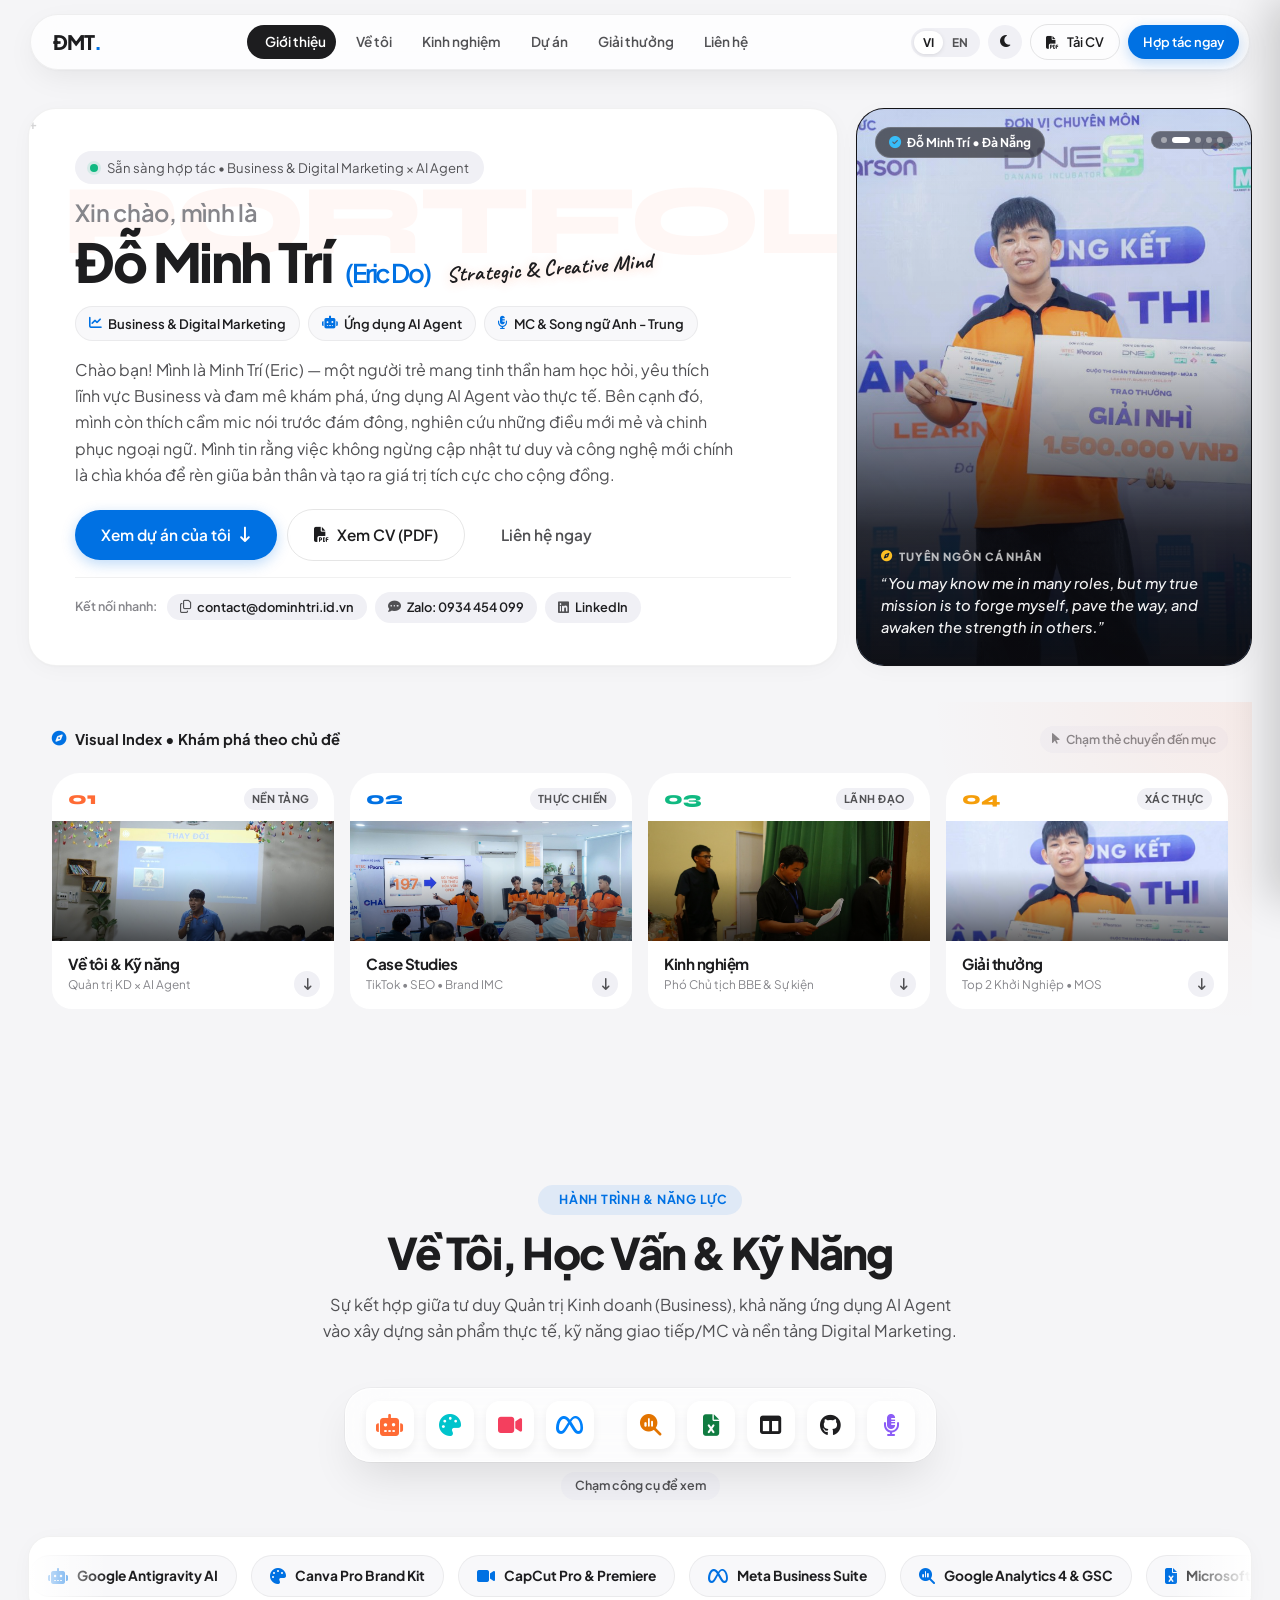
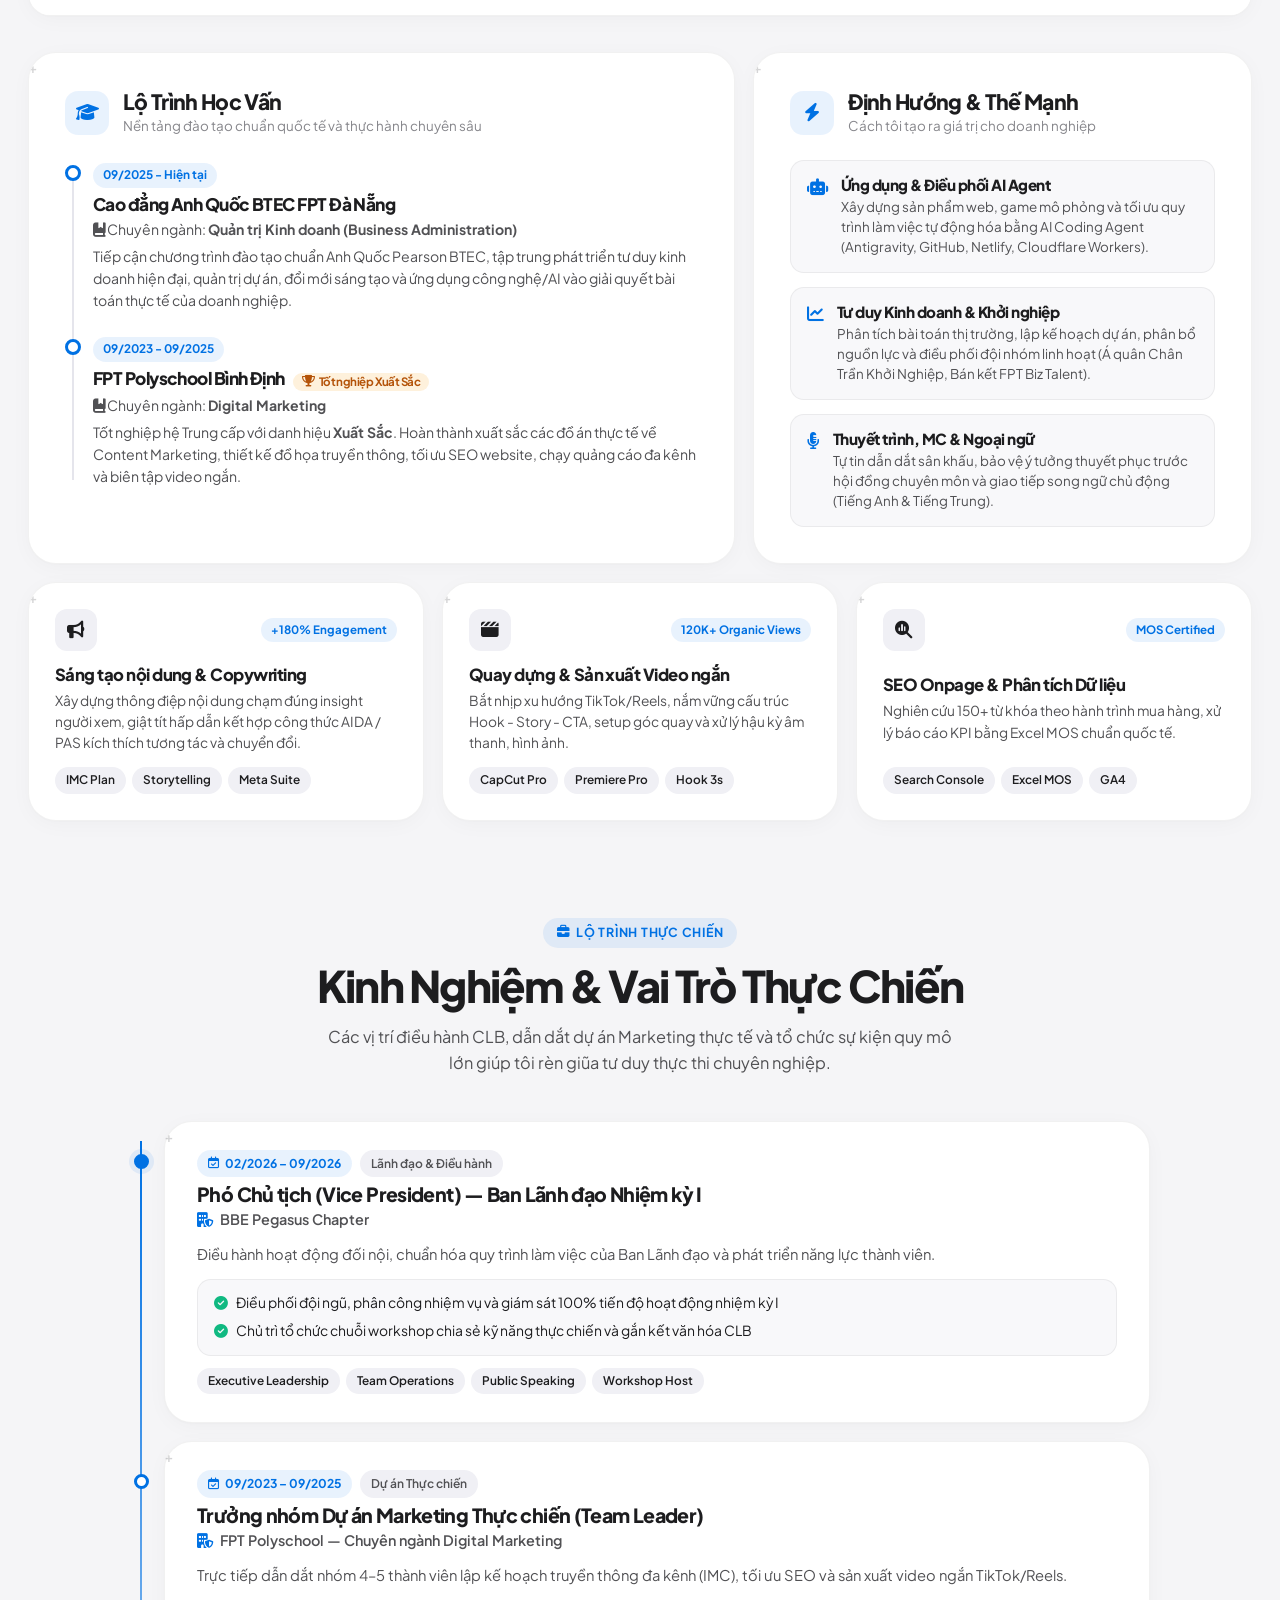
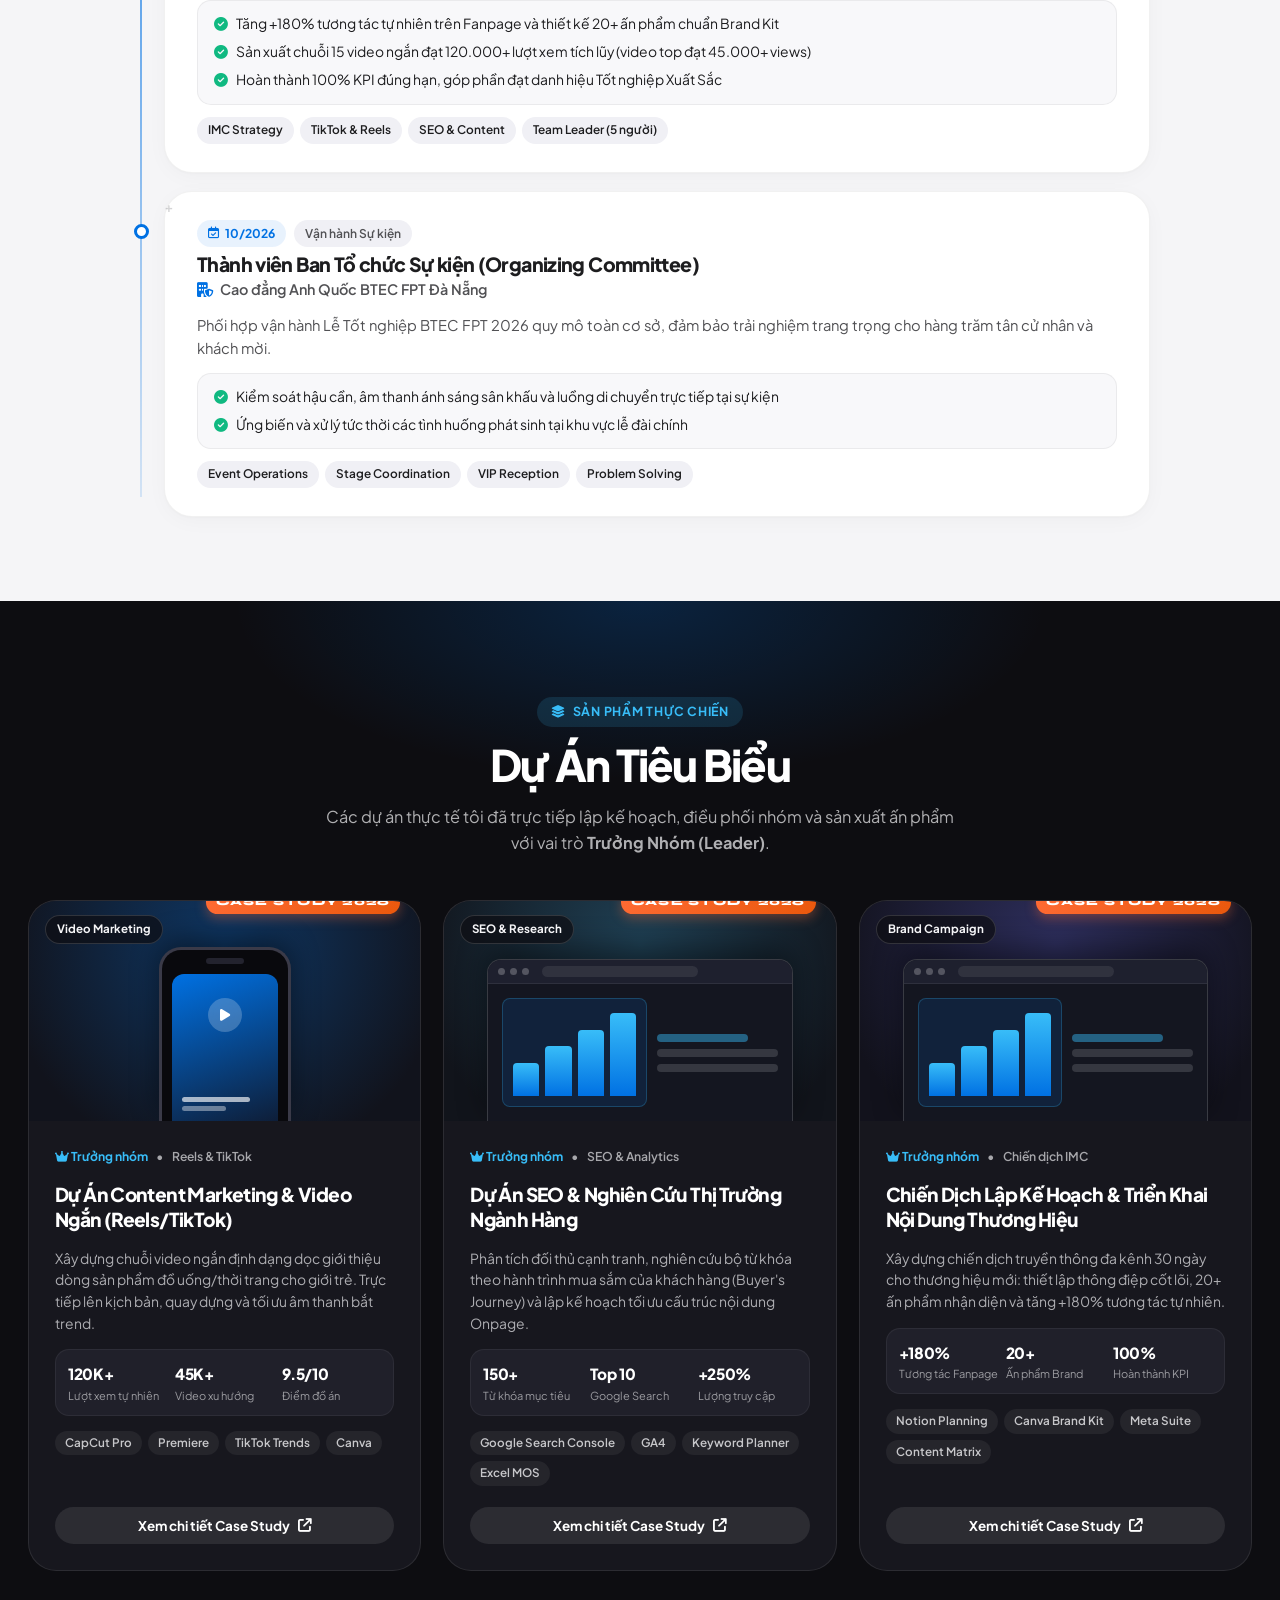
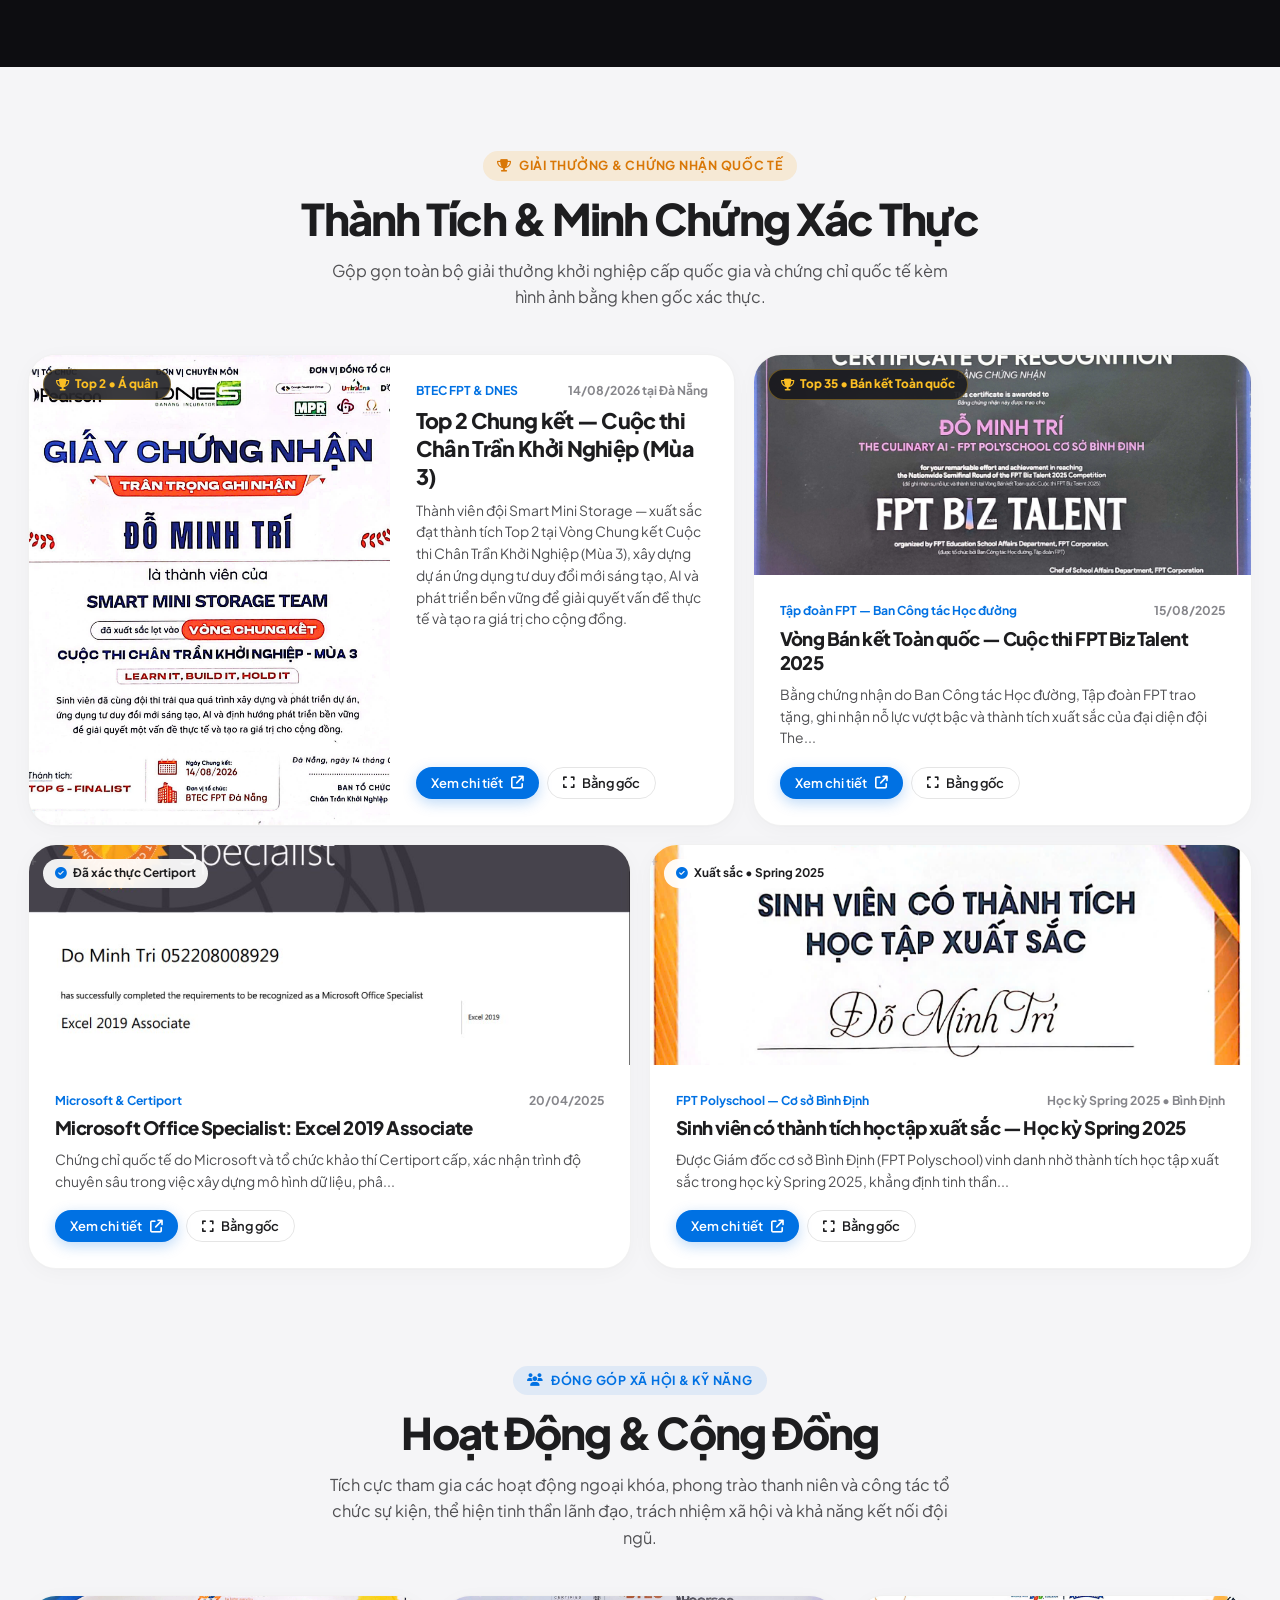
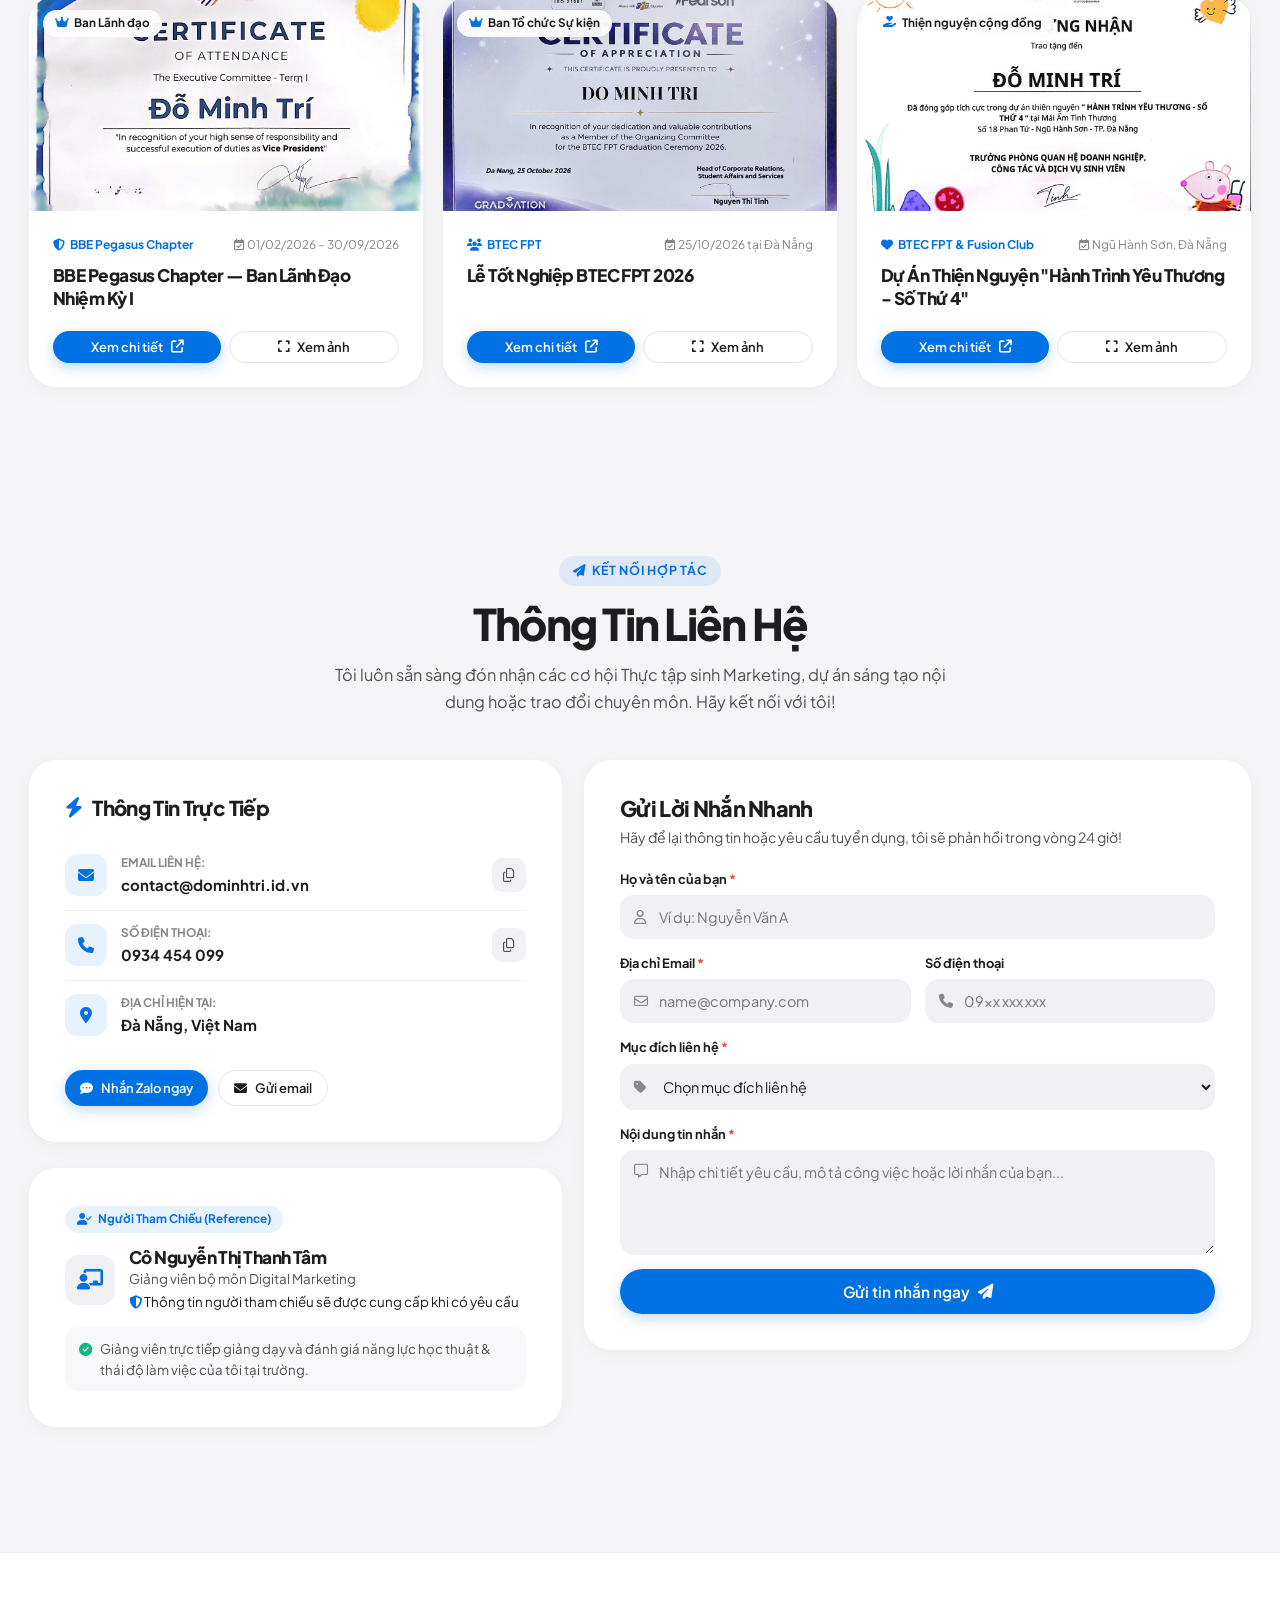
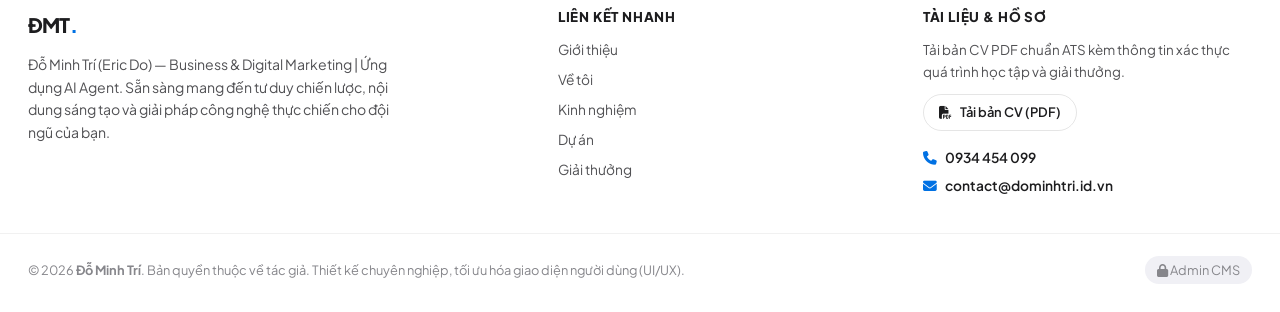
==== index.html @ d337c64d "feat: loai bo 4 the chi so metrics duoi hero va dong bo admin cms" ====
<!DOCTYPE html>
<html lang="vi">

<head>
  <meta charset="UTF-8">
  <meta name="viewport" content="width=device-width, initial-scale=1.0">
  <title>Đỗ Minh Trí | Business &amp; Digital Marketing — Ứng dụng AI Agent</title>
  <meta name="description"
    content="Portfolio cá nhân của Đỗ Minh Trí (Eric Do) — Business &amp; Digital Marketing, Ứng dụng AI Agent. Sinh viên BTEC FPT Đà Nẵng, Tốt nghiệp Xuất Sắc Digital Marketing, Á Quân Chân Trần Khởi Nghiệp Mùa 3.">
  <meta property="og:type" content="website">
  <meta property="og:title" content="Đỗ Minh Trí | Business & Digital Marketing — Ứng dụng AI Agent">
  <meta property="og:image" content="images/og-preview.svg">
  <meta property="og:image:width" content="1200">
  <meta property="og:image:height" content="630">
  <meta name="twitter:card" content="summary_large_image">
  <meta name="twitter:title" content="Đỗ Minh Trí | Business &amp; Digital Marketing — Ứng dụng AI Agent">
  <meta name="twitter:image" content="images/og-preview.svg">
  <link rel="icon" type="image/svg+xml" href="favicon.svg">
  <link rel="alternate icon" href="favicon.svg">

  <!-- Schema.org JSON-LD Person -->
  <script type="application/ld+json">
  {
    "@context": "https://schema.org",
    "@type": "Person",
    "name": "Đỗ Minh Trí",
    "alternateName": "Eric Do",
    "jobTitle": "Business & Digital Marketing Specialist",
    "description": "Chuyên ngành Quản trị Kinh doanh & Digital Marketing, ứng dụng thực tế AI Agent vào tối ưu vận hành và chiến dịch đa kênh.",
    "url": "https://dominhtri.id.vn/",
    "image": "https://dominhtri.id.vn/avatar.jpg",
    "telephone": "+84-934-454-099",
    "email": "contact@dominhtri.id.vn",
    "address": {
      "@type": "PostalAddress",
      "streetAddress": "Đà Nẵng",
      "addressLocality": "Đà Nẵng",
      "addressCountry": "VN"
    },
    "alumniOf": [
      {
        "@type": "EducationalOrganization",
        "name": "Cao đẳng Anh Quốc BTEC FPT Đà Nẵng"
      }
    ],
    "award": [
      "Top 2 Chung kết Cuộc thi Chân Trần Khởi Nghiệp Mùa 3 (DNES & BTEC)",
      "Bán kết Toàn quốc Top 35 FPT Biz Talent 2025",
      "Tốt nghiệp Xuất Sắc chuyên ngành Digital Marketing"
    ],
    "knowsAbout": [
      "AI Agent Applications",
      "Digital Marketing",
      "Integrated Marketing Campaign (IMC)",
      "Short-form Video Production",
      "Market Research & SEO",
      "Public Speaking"
    ]
  }
  </script>

  <!-- Prevent Dark Mode FOUC -->
  <script>
    (function () {
      try {
        if (localStorage.getItem('portfolio_theme') === 'dark') {
          document.documentElement.setAttribute('data-theme', 'dark');
        }
      } catch (e) {}
    })();
  </script>

  <!-- Single Unified Typography: Plus Jakarta Sans -->
  <link rel="preconnect" href="https://fonts.googleapis.com">
  <link rel="preconnect" href="https://fonts.gstatic.com" crossorigin>
  <link href="https://fonts.googleapis.com/css2?family=Caveat:wght@600;700&family=Plus+Jakarta+Sans:ital,wght@0,400;0,500;0,600;0,700;0,800;1,500&family=Syne:wght@700;800;900&display=swap" rel="stylesheet">

  <!-- Font Awesome 6.5.1 -->
  <link rel="stylesheet" href="https://cdnjs.cloudflare.com/ajax/libs/font-awesome/6.5.1/css/all.min.css">

  <!-- Main Stylesheet -->
  <link rel="stylesheet" href="style.css">
</head>

<body>
  <!-- Scroll Progress -->
  <div id="scroll-progress" class="scroll-progress"></div>

  <!-- ==================== 1. CLEAN FLOATING NAVBAR + SLIDING PILL ==================== -->
  <header class="site-header" id="header">
    <nav class="nav-container">
      <a href="#hero" class="brand-logo">
        <span class="logo-accent">ĐMT</span><span class="logo-dot">.</span>
      </a>

      <!-- Clean 6-Item Text-Only Menu + Sliding Pill -->
      <ul class="nav-menu" id="nav-menu">
        <div class="nav-sliding-pill" id="nav-sliding-pill"></div>
        <li class="nav-item"><a href="#hero" class="nav-link active" data-i18n="nav.home">Giới thiệu</a></li>
        <li class="nav-item"><a href="#about" class="nav-link" data-i18n="nav.about">Về tôi</a></li>
        <li class="nav-item"><a href="#experience" class="nav-link" data-i18n="nav.experience">Kinh nghiệm</a></li>
        <li class="nav-item"><a href="#projects" class="nav-link" data-i18n="nav.projects">Dự án</a></li>
        <li class="nav-item"><a href="#certificates" class="nav-link" data-i18n="v2.nav_awards">Giải thưởng</a></li>
        <li class="nav-item"><a href="#contact" class="nav-link" data-i18n="nav.contact">Liên hệ</a></li>
      </ul>

      <div class="nav-actions">
        <div class="lang-switcher" id="desktop-lang-switcher" role="group" aria-label="Language Switcher">
          <button type="button" class="lang-btn active" data-lang="vi">VI</button>
          <button type="button" class="lang-btn" data-lang="en">EN</button>
        </div>

        <button type="button" class="theme-toggle-btn" id="theme-toggle" onclick="toggleTheme()" aria-label="Chuyển đổi Sáng / Tối" title="Chế độ Sáng / Tối">
          <i class="fa-solid fa-moon" id="theme-toggle-icon"></i>
        </button>

        <a href="CV_DoMinhTri.pdf" target="_blank" class="btn btn-sm btn-outline nav-cv-btn cv-dynamic-link" download="CV_DoMinhTri.pdf">
          <i class="fa-solid fa-file-pdf"></i> <span data-i18n="nav.cv">Tải CV</span>
        </a>
        <a href="#contact" class="btn btn-sm btn-primary nav-contact-btn">
          <span data-i18n="nav.collaborate">Hợp tác ngay</span>
        </a>

        <button class="menu-toggle" id="menu-toggle" aria-label="Mở menu">
          <span class="hamburger-bar"></span>
          <span class="hamburger-bar"></span>
          <span class="hamburger-bar"></span>
        </button>
      </div>
    </nav>
  </header>

  <!-- Mobile Drawer -->
  <div class="mobile-nav-backdrop" id="mobile-backdrop"></div>
  <aside class="mobile-drawer" id="mobile-drawer">
    <div class="drawer-header">
      <div class="brand-logo"><span>ĐMT</span><span class="logo-dot">.</span></div>
      <div style="display: flex; gap: 8px;">
        <button type="button" class="theme-toggle-btn" id="drawer-theme-toggle" onclick="toggleTheme()" aria-label="Sáng / Tối">
          <i class="fa-solid fa-moon" id="drawer-theme-icon"></i>
        </button>
        <button class="drawer-close" id="drawer-close" aria-label="Đóng"><i class="fa-solid fa-xmark"></i></button>
      </div>
    </div>

    <div class="drawer-lang-wrap">
      <span data-i18n="mobile.lang_label">Ngôn ngữ / Language:</span>
      <div class="lang-switcher">
        <button type="button" class="lang-btn active" data-lang="vi">VI</button>
        <button type="button" class="lang-btn" data-lang="en">EN</button>
      </div>
    </div>

    <ul class="mobile-menu-links">
      <li><a href="#hero" class="mobile-link active"><i class="fa-solid fa-house"></i> <span data-i18n="nav.home">Giới thiệu</span></a></li>
      <li><a href="#about" class="mobile-link"><i class="fa-solid fa-user"></i> <span data-i18n="nav.about">Về tôi</span></a></li>
      <li><a href="#experience" class="mobile-link"><i class="fa-solid fa-briefcase"></i> <span data-i18n="nav.experience">Kinh nghiệm</span></a></li>
      <li><a href="#projects" class="mobile-link"><i class="fa-solid fa-layer-group"></i> <span data-i18n="nav.projects">Dự án</span></a></li>
      <li><a href="#certificates" class="mobile-link"><i class="fa-solid fa-trophy"></i> <span data-i18n="v2.nav_awards">Giải thưởng &amp; Chứng chỉ</span></a></li>
      <li><a href="#activities" class="mobile-link"><i class="fa-solid fa-users"></i> <span data-i18n="nav.activities">Hoạt động</span></a></li>
      <li><a href="#contact" class="mobile-link"><i class="fa-solid fa-paper-plane"></i> <span data-i18n="nav.contact">Liên hệ</span></a></li>
    </ul>

    <div class="drawer-footer">
      <a href="CV_DoMinhTri.pdf" target="_blank" class="btn btn-outline w-100 mb-2 cv-dynamic-link" download="CV_DoMinhTri.pdf">
        <i class="fa-solid fa-file-pdf"></i> <span data-i18n="nav.cv">Tải CV (PDF)</span>
      </a>
      <a href="#contact" class="btn btn-primary w-100">
        <i class="fa-solid fa-paper-plane"></i> <span data-i18n="mobile.contact_now">Liên hệ ngay</span>
      </a>
    </div>
  </aside>

  <main>
    <!-- ==================== 2. HERO ASYMMETRIC BENTO + EDITORIAL PORTRAIT ==================== -->
    <section class="hero-section" id="hero">
      <div class="container hero-container">
        <!-- Left 8-Col Bento Card -->
        <div class="hero-content bento-card v2-anim">
          <div class="hero-ai-badge">
            <span class="live-status-dot" aria-hidden="true"></span>
            <span id="hero-status-badge" data-i18n="hero.ai_badge_main">
              Sẵn sàng hợp tác • <strong>Business &amp; Digital Marketing | Ứng dụng AI Agent</strong>
            </span>
          </div>

          <div class="hero-title-editorial-wrap">
            <span class="editorial-watermark-text" aria-hidden="true">PORTFOLIO</span>
            <h1 class="hero-title">
              <span class="hero-greeting-line" data-i18n="hero.greeting">Xin chào, mình là</span>
              <span class="text-highlight">Đỗ Minh Trí</span>
              <span class="hero-alias">(Eric Do)</span>
              <span class="editorial-script-badge" aria-hidden="true">Strategic &amp; Creative Mind</span>
            </h1>
          </div>

          <div class="role-badge-container">
            <span class="role-tag"><i class="fa-solid fa-chart-line"></i> Business &amp; Digital Marketing</span>
            <span class="role-tag"><i class="fa-solid fa-robot"></i> Ứng dụng AI Agent</span>
            <span class="role-tag"><i class="fa-solid fa-microphone-lines"></i> MC &amp; Song ngữ Anh - Trung</span>
          </div>

          <p class="hero-description" data-i18n="hero.description">
            Chào bạn! Mình là Minh Trí (Eric) — một người trẻ mang tinh thần ham học hỏi, yêu thích lĩnh vực Business và đam mê khám phá, ứng dụng AI Agent vào thực tế. Bên cạnh đó, mình còn thích cầm mic nói trước đám đông, nghiên cứu những điều mới mẻ và chinh phục ngoại ngữ. Mình tin rằng việc không ngừng cập nhật tư duy và công nghệ mới chính là chìa khóa để rèn giũa bản thân và tạo ra giá trị tích cực cho cộng đồng.
          </p>

          <div class="hero-cta-group">
            <a href="#projects" class="btn btn-primary btn-lg">
              <span data-i18n="hero.cta_projects">Xem dự án thực chiến</span>
              <i class="fa-solid fa-arrow-down-long"></i>
            </a>
            <a href="CV_DoMinhTri.pdf" target="_blank" class="btn btn-outline btn-lg cv-dynamic-link">
              <i class="fa-solid fa-file-pdf"></i>
              <span data-i18n="hero.cta_cv">Xem CV (PDF)</span>
            </a>
            <a href="#contact" class="btn btn-ghost btn-lg">
              <span data-i18n="hero.cta_contact">Liên hệ ngay</span>
            </a>
          </div>

          <div class="hero-quick-connect" id="hero-quick-connect">
            <span class="quick-connect-label" data-i18n="hero.quick_label">Kết nối nhanh:</span>
            <button type="button" class="quick-connect-pill" onclick="handleHeroCopyEmail(this)">
              <i class="fa-regular fa-copy"></i>
              <span id="hero-email-pill-text">contact@dominhtri.id.vn</span>
            </button>
            <a href="https://zalo.me/0934454099" target="_blank" rel="noopener noreferrer" class="quick-connect-pill" id="hero-zalo-link">
              <i class="fa-solid fa-comment-dots"></i>
              <span id="hero-zalo-pill-text">Zalo: 0934 454 099</span>
            </a>
            <a href="#contact" class="quick-connect-pill" id="hero-linkedin-link" onclick="handleHeroLinkedInClick(event)">
              <i class="fa-brands fa-linkedin"></i>
              <span>LinkedIn</span>
            </a>
          </div>
        </div>

        <!-- Right 4-Col Editorial Full-Bleed Portrait Carousel -->
        <div class="hero-editorial-card bento-card v2-anim" id="hero-portrait-carousel">
          <div class="hero-slider-viewport">
            <div class="hero-slider-track" id="hero-slider-track">
              <div class="hero-slide">
                <img src="avatar.jpg" alt="Đỗ Minh Trí (Eric Do)" id="user-avatar" style="object-position: center 18%;"
                  onerror="this.onerror=null; this.src='CV.png';">
              </div>
              <div class="hero-slide">
                <img src="images/hero-award.jpg" alt="Á Quân Chân Trần Khởi Nghiệp Mùa 3" style="object-position: center 20%;" loading="lazy">
              </div>
              <div class="hero-slide">
                <img src="images/hero-pitching.jpg" alt="Thuyết trình dự án Smart Mini Storage" style="object-position: center 28%;" loading="lazy">
              </div>
              <div class="hero-slide">
                <img src="images/hero-speaker.jpg" alt="Chia sẻ kỹ năng & Workshop BBE" style="object-position: center 25%;" loading="lazy">
              </div>
              <div class="hero-slide">
                <img src="images/hero-event.jpg" alt="Điều phối hậu trường sự kiện BTEC FPT" style="object-position: center 22%;" loading="lazy">
              </div>
            </div>
          </div>

          <div class="editorial-gradient-mask"></div>

          <div class="editorial-top-pill">
            <i class="fa-solid fa-circle-check"></i>
            <span>Đỗ Minh Trí • Đà Nẵng</span>
          </div>

          <!-- Slide Progress Dots -->
          <div class="hero-slider-dots" id="hero-slider-dots" aria-label="Chuyển ảnh chân dung"></div>

          <!-- Prev / Next Arrows -->
          <button type="button" class="hero-slider-arrow hero-slider-prev" id="hero-slide-prev" aria-label="Ảnh trước">
            <i class="fa-solid fa-chevron-left"></i>
          </button>
          <button type="button" class="hero-slider-arrow hero-slider-next" id="hero-slide-next" aria-label="Ảnh tiếp theo">
            <i class="fa-solid fa-chevron-right"></i>
          </button>

          <blockquote class="hero-mission-quote">
            <div class="mission-tag">
              <i class="fa-solid fa-compass"></i>
              <span data-i18n="hero.mission_tag">Tuyên ngôn cá nhân</span>
            </div>
            <p class="mission-text" data-i18n="hero.mission_text">
              “You may know me in many roles, but my true mission is to forge myself, pave the way, and awaken the strength in others.”
            </p>
          </blockquote>
        </div>

        <!-- ==================== VISUAL CHAPTER GUIDE (ARCH PILL CARDS #BEHANCE) ==================== -->
        <div class="visual-chapter-guide v2-anim" aria-label="Mục lục trực quan">
          <div class="chapter-guide-header">
            <div class="chapter-guide-title">
              <i class="fa-solid fa-compass text-primary-color"></i>
              <span class="chapter-eyebrow">Visual Index • Khám phá theo chủ đề</span>
            </div>
            <span class="chapter-guide-tag"><i class="fa-solid fa-arrow-pointer"></i> Chạm thẻ chuyển đến mục</span>
          </div>

          <div class="chapter-pills-grid">
            <a href="#about" class="chapter-arch-card" style="--card-accent: #ff6b35;">
              <div class="arch-card-top">
                <span class="arch-num">01</span>
                <span class="arch-badge">Nền tảng</span>
              </div>
              <div class="arch-card-preview">
                <img src="images/hero-speaker.jpg" alt="Về tôi & Học vấn" onerror="this.src='avatar.jpg'">
                <div class="arch-overlay-tint"></div>
              </div>
              <div class="arch-card-bottom">
                <h4>Về tôi &amp; Kỹ năng</h4>
                <p>Quản trị KD × AI Agent</p>
                <span class="arch-arrow"><i class="fa-solid fa-arrow-down-long"></i></span>
              </div>
            </a>

            <a href="#projects" class="chapter-arch-card" style="--card-accent: #0071e3;">
              <div class="arch-card-top">
                <span class="arch-num">02</span>
                <span class="arch-badge">Thực chiến</span>
              </div>
              <div class="arch-card-preview">
                <img src="images/hero-pitching.jpg" alt="Case Studies Dự án" onerror="this.src='avatar.jpg'">
                <div class="arch-overlay-tint"></div>
              </div>
              <div class="arch-card-bottom">
                <h4>Case Studies</h4>
                <p>TikTok • SEO • Brand IMC</p>
                <span class="arch-arrow"><i class="fa-solid fa-arrow-down-long"></i></span>
              </div>
            </a>

            <a href="#experience" class="chapter-arch-card" style="--card-accent: #10b981;">
              <div class="arch-card-top">
                <span class="arch-num">03</span>
                <span class="arch-badge">Lãnh đạo</span>
              </div>
              <div class="arch-card-preview">
                <img src="images/hero-event.jpg" alt="Kinh nghiệm thực tế" onerror="this.src='avatar.jpg'">
                <div class="arch-overlay-tint"></div>
              </div>
              <div class="arch-card-bottom">
                <h4>Kinh nghiệm</h4>
                <p>Phó Chủ tịch BBE &amp; Sự kiện</p>
                <span class="arch-arrow"><i class="fa-solid fa-arrow-down-long"></i></span>
              </div>
            </a>

            <a href="#certificates" class="chapter-arch-card" style="--card-accent: #f59e0b;">
              <div class="arch-card-top">
                <span class="arch-num">04</span>
                <span class="arch-badge">Xác thực</span>
              </div>
              <div class="arch-card-preview">
                <img src="images/hero-award.jpg" alt="Giải thưởng & Bằng khen" onerror="this.src='avatar.jpg'">
                <div class="arch-overlay-tint"></div>
              </div>
              <div class="arch-card-bottom">
                <h4>Giải thưởng</h4>
                <p>Top 2 Khởi Nghiệp • MOS</p>
                <span class="arch-arrow"><i class="fa-solid fa-arrow-down-long"></i></span>
              </div>
            </a>
          </div>
        </div>
</div>
    </section>

    <!-- ==================== 3. VỀ TÔI, TOOL STACK MARQUEE & NĂNG LỰC (#6) ==================== -->
    <section class="section about-section" id="about">
      <div class="container">
        <div class="section-header text-center v2-anim">
          <span class="section-eyebrow"><i class="fa-solid fa-sparkles"></i> <span data-i18n="about.tag">Hành trình &amp; Năng lực</span></span>
          <h2 class="section-title" data-i18n="about.title">Nền Tảng Kinh Doanh × Sức Mạnh AI</h2>
          <p class="section-subtitle" data-i18n="about.subtitle">
            Sự giao thoa giữa tư duy Quản trị Kinh doanh chuẩn Anh Quốc, kỹ năng Digital Marketing thực chiến và khả năng điều phối AI Agent hiện đại.
          </p>
        </div>

        <!-- Infinite Tool Stack Marquee (#6 - Replaces outdated % bars) -->
        <!-- macOS Interactive Tool Dock (#Behance Style) -->
        <div class="macos-dock-wrapper v2-anim">
          <div class="macos-dock-shelf" id="macos-tool-dock" aria-label="Bàn làm việc số & Bộ công cụ">
            <div class="dock-item" data-tooltip="Google Antigravity AI • AI Agent Studio">
              <i class="fa-solid fa-robot dock-icon icon-ai"></i>
              <span class="dock-active-dot"></span>
            </div>
            <div class="dock-item" data-tooltip="Canva Pro • Brand Kit & Visuals">
              <i class="fa-solid fa-palette dock-icon icon-canva"></i>
              <span class="dock-active-dot"></span>
            </div>
            <div class="dock-item" data-tooltip="CapCut Pro & Premiere • Video Editing">
              <i class="fa-solid fa-video dock-icon icon-video"></i>
              <span class="dock-active-dot"></span>
            </div>
            <div class="dock-item" data-tooltip="Meta Business Suite • Fanpage & Ads">
              <i class="fa-brands fa-meta dock-icon icon-meta"></i>
              <span class="dock-active-dot"></span>
            </div>
            <div class="dock-divider"></div>
            <div class="dock-item" data-tooltip="Google Analytics 4 • Data & Traffic">
              <i class="fa-solid fa-magnifying-glass-chart dock-icon icon-ga4"></i>
              <span class="dock-active-dot"></span>
            </div>
            <div class="dock-item" data-tooltip="Microsoft Excel MOS 2019 • Certified">
              <i class="fa-solid fa-file-excel dock-icon icon-excel"></i>
              <span class="dock-active-dot"></span>
            </div>
            <div class="dock-item" data-tooltip="Notion • RACI & IMC Project Board">
              <i class="fa-solid fa-table-columns dock-icon icon-notion"></i>
              <span class="dock-active-dot"></span>
            </div>
            <div class="dock-item" data-tooltip="GitHub & Markdown • Static CMS">
              <i class="fa-brands fa-github dock-icon icon-gh"></i>
              <span class="dock-active-dot"></span>
            </div>
            <div class="dock-item" data-tooltip="Bilingual MC & Public Speaking">
              <i class="fa-solid fa-microphone-lines dock-icon icon-mc"></i>
              <span class="dock-active-dot"></span>
            </div>
          </div>
          <div class="dock-tooltip-bubble" id="dock-tooltip-bubble">Chạm công cụ để xem</div>
        </div>

        <div class="tool-marquee-band v2-anim" aria-label="Bộ công cụ chuyên môn">
          <div class="tool-marquee-track">
            <span class="marquee-tool-chip"><i class="fa-solid fa-robot"></i> Google Antigravity AI</span>
            <span class="marquee-tool-chip"><i class="fa-solid fa-palette"></i> Canva Pro Brand Kit</span>
            <span class="marquee-tool-chip"><i class="fa-solid fa-video"></i> CapCut Pro &amp; Premiere</span>
            <span class="marquee-tool-chip"><i class="fa-brands fa-meta"></i> Meta Business Suite</span>
            <span class="marquee-tool-chip"><i class="fa-solid fa-magnifying-glass-chart"></i> Google Analytics 4 &amp; GSC</span>
            <span class="marquee-tool-chip"><i class="fa-solid fa-file-excel"></i> Microsoft Excel MOS 2019</span>
            <span class="marquee-tool-chip"><i class="fa-solid fa-table-columns"></i> Notion RACI &amp; IMC Matrix</span>
            <span class="marquee-tool-chip"><i class="fa-brands fa-github"></i> GitHub &amp; Git-based CMS</span>
            <span class="marquee-tool-chip"><i class="fa-brands fa-tiktok"></i> TikTok &amp; Reels Studio</span>
            <!-- Duplicate track for seamless loop -->
            <span class="marquee-tool-chip"><i class="fa-solid fa-robot"></i> Google Antigravity AI</span>
            <span class="marquee-tool-chip"><i class="fa-solid fa-palette"></i> Canva Pro Brand Kit</span>
            <span class="marquee-tool-chip"><i class="fa-solid fa-video"></i> CapCut Pro &amp; Premiere</span>
            <span class="marquee-tool-chip"><i class="fa-brands fa-meta"></i> Meta Business Suite</span>
            <span class="marquee-tool-chip"><i class="fa-solid fa-magnifying-glass-chart"></i> Google Analytics 4 &amp; GSC</span>
            <span class="marquee-tool-chip"><i class="fa-solid fa-file-excel"></i> Microsoft Excel MOS 2019</span>
            <span class="marquee-tool-chip"><i class="fa-solid fa-table-columns"></i> Notion RACI &amp; IMC Matrix</span>
            <span class="marquee-tool-chip"><i class="fa-brands fa-github"></i> GitHub &amp; Git-based CMS</span>
            <span class="marquee-tool-chip"><i class="fa-brands fa-tiktok"></i> TikTok &amp; Reels Studio</span>
          </div>
        </div>

        <!-- Asymmetric 7 + 5 About Bento -->
        <div class="about-bento-grid">
          <div class="edu-bento-card bento-card v2-anim">
            <div class="bento-card-head">
              <div class="bento-head-icon"><i class="fa-solid fa-graduation-cap"></i></div>
              <div>
                <h3 data-i18n="about.edu_title">Lộ Trình Học Vấn</h3>
                <p data-i18n="about.edu_sub">Đào tạo chuẩn quốc tế &amp; thực hành dự án chuyên sâu</p>
              </div>
            </div>

            <div class="timeline">
              <div class="timeline-item">
                <div class="timeline-marker"></div>
                <span class="timeline-badge" data-i18n="about.edu_btec_badge">09/2025 – Hiện tại</span>
                <h4 class="timeline-title">Cao đẳng Anh Quốc BTEC FPT Đà Nẵng</h4>
                <p class="timeline-major" data-i18n="about.edu_btec_major">Chuyên ngành: <strong>Quản trị Kinh doanh (Business Administration)</strong></p>
                <p class="timeline-desc" data-i18n="about.edu_btec_desc">
                  Chương trình chuẩn Pearson BTEC (UK), tập trung phát triển tư duy quản trị hiện đại, chiến lược thương hiệu, đổi mới sáng tạo và ứng dụng AI giải quyết bài toán doanh nghiệp.
                </p>
              </div>

              <div class="timeline-item">
                <div class="timeline-marker"></div>
                <span class="timeline-badge" data-i18n="about.edu_poly_badge">09/2023 – 09/2025</span>
                <h4 class="timeline-title">
                  FPT Polyschool Bình Định
                  <span class="honor-pill"><i class="fa-solid fa-trophy"></i> <span data-i18n="about.edu_poly_pill">Tốt nghiệp Xuất Sắc</span></span>
                </h4>
                <p class="timeline-major" data-i18n="about.edu_poly_major">Chuyên ngành: <strong>Digital Marketing</strong></p>
                <p class="timeline-desc" data-i18n="about.edu_poly_desc">
                  Tốt nghiệp danh hiệu Xuất Sắc. Đảm nhận vai trò Trưởng nhóm xuyên suốt các đồ án thực chiến về IMC, Content Marketing, SEO Onpage và sản xuất Video ngắn.
                </p>
              </div>
            </div>
          </div>

          <div class="strengths-bento-card bento-card v2-anim">
            <div>
              <div class="bento-card-head">
                <div class="bento-head-icon"><i class="fa-solid fa-bolt"></i></div>
                <div>
                  <h3 data-i18n="about.str_title">Giá Trị Cốt Lõi</h3>
                  <p data-i18n="about.str_sub">3 trụ cột tạo nên lợi thế cạnh tranh</p>
                </div>
              </div>

              <div class="strength-list-clean">
                <div class="strength-row-item">
                  <i class="fa-solid fa-robot"></i>
                  <div>
                    <h4 data-i18n="about.str_ai_title">Điều phối &amp; Ứng dụng AI Agent</h4>
                    <p data-i18n="about.str_ai_desc">Tăng tốc xây dựng sản phẩm web, CMS và tự động hóa quy trình sản xuất nội dung bằng AI Agent.</p>
                  </div>
                </div>
                <div class="strength-row-item">
                  <i class="fa-solid fa-chart-line"></i>
                  <div>
                    <h4 data-i18n="about.str_biz_title">Tư duy Kinh doanh Thực chiến</h4>
                    <p data-i18n="about.str_biz_desc">Phân tích thị trường, lập kế hoạch RACI/IMC chặt chẽ (Á Quân Chân Trần Khởi Nghiệp, Top 35 FPT Biz Talent).</p>
                  </div>
                </div>
                <div class="strength-row-item">
                  <i class="fa-solid fa-microphone-lines"></i>
                  <div>
                    <h4 data-i18n="about.str_mc_title">MC, Pitching &amp; Song ngữ Anh - Trung</h4>
                    <p data-i18n="about.str_mc_desc">Tự tin dẫn dắt sân khấu, thuyết trình bảo vệ dự án trước hội đồng giám khảo và giao tiếp đa ngôn ngữ.</p>
                  </div>
                </div>
              </div>
            </div>
          </div>
        </div>

        <!-- Clean 6-Card Skill Matrix with Real Proof Badges (Replaces % bars) -->
        <div class="skills-bento-matrix">
          <div class="skill-v2-card bento-card v2-anim">
            <div class="skill-v2-top">
              <div class="skill-v2-icon"><i class="fa-solid fa-bullhorn"></i></div>
              <span class="skill-proof-tag">+180% Engagement</span>
            </div>
            <div>
              <h4 data-i18n="skills.s6_title">Chiến lược IMC &amp; Copywriting</h4>
              <p data-i18n="skills.s6_desc">Xây dựng ma trận nội dung 70-20-10, thông điệp AIDA/PAS chạm đúng insight khách hàng trẻ.</p>
            </div>
            <div class="skill-tools">
              <span class="tool-pill">IMC Plan</span>
              <span class="tool-pill">Storytelling</span>
              <span class="tool-pill">Meta Suite</span>
            </div>
          </div>

          <div class="skill-v2-card bento-card v2-anim">
            <div class="skill-v2-top">
              <div class="skill-v2-icon"><i class="fa-solid fa-clapperboard"></i></div>
              <span class="skill-proof-tag">120K+ Organic Views</span>
            </div>
            <div>
              <h4 data-i18n="skills.s4_title">Sản xuất Video ngắn TikTok / Reels</h4>
              <p data-i18n="skills.s4_desc">Lên kịch bản Hook 3s đầu, trực tiếp quay dựng, xử lý nhịp điệu âm thanh &amp; màu sắc bắt xu hướng.</p>
            </div>
            <div class="skill-tools">
              <span class="tool-pill">CapCut Pro</span>
              <span class="tool-pill">Premiere Pro</span>
              <span class="tool-pill">Hook 3s</span>
            </div>
          </div>

          <div class="skill-v2-card bento-card v2-anim">
            <div class="skill-v2-top">
              <div class="skill-v2-icon"><i class="fa-solid fa-magnifying-glass-chart"></i></div>
              <span class="skill-proof-tag">MOS Certified</span>
            </div>
            <div>
              <h4>SEO Onpage &amp; Phân tích Dữ liệu</h4>
              <p>Nghiên cứu 150+ từ khóa theo hành trình mua hàng, xử lý báo cáo KPI bằng Excel MOS chuẩn quốc tế.</p>
            </div>
            <div class="skill-tools">
              <span class="tool-pill">Search Console</span>
              <span class="tool-pill">Excel MOS</span>
              <span class="tool-pill">GA4</span>
            </div>
          </div>
        </div>
      </div>
    </section>

    <!-- ==================== 4. KINH NGHIỆM DẠNG TIMELINE (#experience) ==================== -->
    <section class="section experience-section" id="experience" style="padding-top: 12px;">
      <div class="container">
        <div class="section-header text-center v2-anim">
          <span class="section-eyebrow"><i class="fa-solid fa-briefcase"></i> <span data-i18n="exp.tag">Lộ trình thực chiến</span></span>
          <h2 class="section-title" data-i18n="exp.title">Kinh Nghiệm &amp; Vai Trò Lãnh Đạo</h2>
          <p class="section-subtitle" data-i18n="exp.subtitle">
            Trực tiếp điều hành CLB, dẫn dắt đội ngũ dự án Marketing và phối hợp tổ chức sự kiện quy mô lớn.
          </p>
        </div>

        <div class="exp-timeline-wrapper" id="experience-timeline">
          <!-- Populated dynamically from data.json -->
        </div>
      </div>
    </section>

    <!-- ==================== 5. KEYNOTE DARK SHOWCASE: DỰ ÁN TIÊU BIỂU + MOCKUPS (#3 & #5) ==================== -->
    <section class="keynote-dark-section" id="projects">
      <div class="container">
        <div class="section-header text-center v2-anim">
          <span class="section-eyebrow"><i class="fa-solid fa-layer-group"></i> <span data-i18n="projects.tag">Case Studies Thực Chiến</span></span>
          <h2 class="section-title" data-i18n="projects.title">Dự Án Tiêu Biểu</h2>
          <p class="section-subtitle" data-i18n="projects.subtitle">
            Các chiến dịch truyền thông, SEO và sản xuất Video ngắn tôi trực tiếp lập kế hoạch và dẫn dắt với vai trò Trưởng nhóm.
          </p>
        </div>

        <div class="projects-grid" id="projects-grid">
          <!-- Upgraded V2 Device Mockup + KPI Cards rendered dynamically -->
        </div>
      </div>
    </section>

    <!-- ==================== 6. GỘP GIẢI THƯỞNG & CHỨNG CHỈ — ASYMMETRIC BENTO (#2) ==================== -->
    <section class="section certificates-section" id="certificates">
      <div class="container">
        <div class="section-header text-center v2-anim">
          <span class="section-eyebrow eyebrow-gold"><i class="fa-solid fa-trophy"></i> <span data-i18n="v2.awards_eyebrow">Giải thưởng &amp; Chứng nhận Quốc tế</span></span>
          <h2 class="section-title" data-i18n="v2.awards_title">Thành Tích &amp; Minh Chứng Xác Thực</h2>
          <p class="section-subtitle" data-i18n="v2.awards_sub">
            Gộp gọn toàn bộ giải thưởng khởi nghiệp cấp quốc gia và chứng chỉ quốc tế kèm hình ảnh bằng khen gốc xác thực.
          </p>
        </div>

        <!-- 12-Col Asymmetric Bento (7 + 5 + 6 + 6 on Desktop, Snap Carousel on Mobile) -->
        <div class="awards-bento-grid" id="certificates-grid">
          <!-- Dynamically rendered by V2 Asymmetric Bento Engine -->
        </div>
      </div>
    </section>

    <!-- ==================== 7. HOẠT ĐỘNG & CỘNG ĐỒNG ==================== -->
    <section class="section activities-section" id="activities" style="padding-top: 12px;">
      <div class="container">
        <div class="section-header text-center v2-anim">
          <span class="section-eyebrow"><i class="fa-solid fa-users"></i> <span data-i18n="act.tag">Đóng góp xã hội &amp; Kỹ năng</span></span>
          <h2 class="section-title" data-i18n="act.title">Hoạt Động &amp; Cộng Đồng</h2>
          <p class="section-subtitle" data-i18n="act.subtitle">
            Tinh thần trách nhiệm, khả năng điều phối sự kiện và lan tỏa giá trị tích cực tại môi trường đại học &amp; xã hội.
          </p>
        </div>

        <div class="activities-grid" id="activities-grid">
          <!-- Dynamically rendered -->
        </div>
      </div>
    </section>

    <!-- ==================== 8. LIÊN HỆ & THAM CHIẾU ==================== -->
    <section class="section contact-section" id="contact">
      <div class="container">
        <div class="section-header text-center v2-anim">
          <span class="section-eyebrow"><i class="fa-solid fa-paper-plane"></i> <span data-i18n="contact.tag">Kết nối hợp tác</span></span>
          <h2 class="section-title" data-i18n="contact.title">Bắt Đầu Cuộc Trò Chuyện</h2>
          <p class="section-subtitle" data-i18n="contact.subtitle">
            Sẵn sàng đón nhận cơ hội Thực tập Marketing, Phát triển Kinh doanh hoặc các dự án sáng tạo nội dung &amp; AI Agent.
          </p>
        </div>

        <div class="contact-layout">
          <div class="contact-info-col v2-anim">
            <div class="contact-details-card">
              <h3 class="info-block-title">
                <i class="fa-solid fa-bolt text-primary-color"></i>
                <span data-i18n="contact.direct_title">Thông Tin Trực Tiếp</span>
              </h3>

              <div class="contact-item">
                <div class="contact-icon"><i class="fa-solid fa-envelope"></i></div>
                <div class="contact-text">
                  <span class="label" data-i18n="contact.lbl_email">Email liên hệ</span>
                  <a href="mailto:contact@dominhtri.id.vn" class="value" id="email-text">contact@dominhtri.id.vn</a>
                </div>
                <button class="copy-btn" onclick="copyToClipboard('contact@dominhtri.id.vn', 'Đã sao chép Email!')" title="Sao chép email">
                  <i class="fa-regular fa-copy"></i>
                </button>
              </div>

              <div class="contact-item">
                <div class="contact-icon"><i class="fa-solid fa-phone"></i></div>
                <div class="contact-text">
                  <span class="label" data-i18n="contact.lbl_phone">Số điện thoại / Zalo</span>
                  <a href="tel:0934454099" class="value" id="phone-text">0934 454 099</a>
                </div>
                <button class="copy-btn" onclick="copyToClipboard('0934454099', 'Đã sao chép Số điện thoại!')" title="Sao chép SĐT">
                  <i class="fa-regular fa-copy"></i>
                </button>
              </div>

              <div class="contact-item" style="border-bottom: none;">
                <div class="contact-icon"><i class="fa-solid fa-location-dot"></i></div>
                <div class="contact-text">
                  <span class="label" data-i18n="contact.lbl_address">Địa chỉ</span>
                  <span class="value" data-i18n="contact.val_address">Đà Nẵng, Việt Nam</span>
                </div>
              </div>

              <div class="contact-quick-actions">
                <a href="https://zalo.me/0934454099" target="_blank" rel="noopener noreferrer" class="btn btn-primary btn-sm">
                  <i class="fa-solid fa-comment-dots"></i> <span>Nhắn Zalo ngay</span>
                </a>
                <a href="mailto:contact@dominhtri.id.vn" class="btn btn-outline btn-sm">
                  <i class="fa-solid fa-envelope"></i> <span data-i18n="contact.btn_mail">Gửi Email</span>
                </a>
              </div>
            </div>

            <div class="reference-card mt-4">
              <div class="reference-badge">
                <i class="fa-solid fa-user-check"></i> <span data-i18n="contact.ref_badge">Người Tham Chiếu (Reference)</span>
              </div>
              <div class="reference-body">
                <div class="ref-avatar-circle"><i class="fa-solid fa-chalkboard-user"></i></div>
                <div>
                  <h4 class="ref-name" data-i18n="contact.ref_name">Cô Nguyễn Thị Thanh Tâm</h4>
                  <p class="ref-role" data-i18n="contact.ref_role">Giảng viên bộ môn Digital Marketing</p>
                  <div class="ref-contact"><i class="fa-solid fa-shield-halved text-primary-color"></i> <span data-i18n="contact.ref_phone">Thông tin người tham chiếu sẽ được cung cấp khi có yêu cầu</span></div>
                </div>
              </div>
              <div class="reference-note">
                <i class="fa-solid fa-circle-check text-success"></i>
                <span data-i18n="contact.ref_note">Giảng viên trực tiếp giảng dạy và đánh giá năng lực học thuật &amp; thái độ làm việc tại trường.</span>
              </div>
            </div>
          </div>

          <div class="contact-form-col v2-anim">
            <div class="form-wrapper-card">
              <div class="form-header">
                <h3 class="form-title" data-i18n="contact.form_title">Gửi Lời Nhắn Nhanh</h3>
                <p class="form-desc" data-i18n="contact.form_desc">Để lại thông tin tuyển dụng hoặc hợp tác dự án, mình sẽ phản hồi trong vòng 24 giờ!</p>
              </div>

              <form id="contact-form" class="modern-form" name="contact" method="POST">
                <div class="form-group">
                  <label for="name" class="form-label"><span data-i18n="contact.lbl_name">Họ và tên của bạn</span> <span class="required">*</span></label>
                  <div class="input-with-icon">
                    <i class="fa-regular fa-user"></i>
                    <input type="text" id="name" name="name" class="form-control" placeholder="Ví dụ: Nguyễn Văn A" data-i18n-placeholder="contact.holder_name" required>
                  </div>
                </div>

                <div class="form-row">
                  <div class="form-group col-half">
                    <label for="email" class="form-label"><span data-i18n="contact.lbl_email_f">Địa chỉ Email</span> <span class="required">*</span></label>
                    <div class="input-with-icon">
                      <i class="fa-regular fa-envelope"></i>
                      <input type="email" id="email" name="email" class="form-control" placeholder="name@company.com" required>
                    </div>
                  </div>
                  <div class="form-group col-half">
                    <label for="phone" class="form-label" data-i18n="contact.lbl_phone_f">Số điện thoại</label>
                    <div class="input-with-icon">
                      <i class="fa-solid fa-phone"></i>
                      <input type="tel" id="phone" name="phone" class="form-control" placeholder="09xx xxx xxx">
                    </div>
                  </div>
                </div>

                <div class="form-group">
                  <label for="subject" class="form-label"><span data-i18n="contact.lbl_subj">Mục đích liên hệ</span> <span class="required">*</span></label>
                  <div class="input-with-icon">
                    <i class="fa-solid fa-tag"></i>
                    <select id="subject" name="subject" class="form-control" required>
                      <option value="" disabled selected data-i18n="contact.opt_placeholder">Chọn mục đích liên hệ</option>
                      <option value="internship" data-i18n="contact.opt_intern">Cơ hội Thực tập sinh Marketing / Business</option>
                      <option value="video-freelance" data-i18n="contact.opt_video">Quay dựng Video ngắn / Freelance</option>
                      <option value="content-creation" data-i18n="contact.opt_content">Sáng tạo nội dung &amp; Quản trị kênh</option>
                      <option value="other" data-i18n="contact.opt_other">Trao đổi công việc khác</option>
                    </select>
                  </div>
                </div>

                <div class="form-group">
                  <label for="message" class="form-label"><span data-i18n="contact.lbl_msg">Nội dung tin nhắn</span> <span class="required">*</span></label>
                  <div class="input-with-icon textarea-icon">
                    <i class="fa-regular fa-message"></i>
                    <textarea id="message" name="message" rows="4" class="form-control" placeholder="Nhập chi tiết yêu cầu hoặc lời nhắn của bạn..." data-i18n-placeholder="contact.holder_msg" required></textarea>
                  </div>
                </div>

                <button type="submit" class="btn btn-primary btn-lg w-100" id="submit-btn">
                  <span data-i18n="contact.btn_send">Gửi tin nhắn ngay</span>
                  <i class="fa-solid fa-paper-plane"></i>
                </button>
              </form>

              <div id="form-success-message" class="form-success-box" style="display: none;">
                <div class="success-icon"><i class="fa-solid fa-circle-check"></i></div>
                <h4 data-i18n="contact.success_title">Cảm ơn bạn đã liên hệ!</h4>
                <p data-i18n="contact.success_desc">Tin nhắn đã được ghi nhận. Đỗ Minh Trí sẽ phản hồi bạn sớm nhất.</p>
                <button class="btn btn-outline btn-sm mt-3" onclick="resetContactForm()">
                  <i class="fa-solid fa-rotate-left"></i> <span data-i18n="contact.btn_reset">Gửi tin nhắn khác</span>
                </button>
              </div>
            </div>
          </div>
        </div>
      </div>
    </section>
  </main>

  <!-- ==================== FOOTER ==================== -->
  <footer class="site-footer">
    <div class="container footer-container">
      <div>
        <a href="#hero" class="brand-logo"><span>ĐMT</span><span class="logo-dot">.</span></a>
        <p class="footer-bio" data-i18n="footer.bio">
          Đỗ Minh Trí (Eric Do) — Business &amp; Digital Marketing | Ứng dụng AI Agent. Sẵn sàng mang đến tư duy chiến lược, nội dung sáng tạo và giải pháp công nghệ thực chiến cho đội ngũ của bạn.
        </p>
      </div>

      <div>
        <h4 class="footer-heading" data-i18n="footer.quick_links">Điều hướng nhanh</h4>
        <ul class="footer-links">
          <li><a href="#hero" data-i18n="nav.home">Giới thiệu</a></li>
          <li><a href="#about" data-i18n="nav.about">Về tôi &amp; Năng lực</a></li>
          <li><a href="#experience" data-i18n="nav.experience">Kinh nghiệm thực chiến</a></li>
          <li><a href="#projects" data-i18n="nav.projects">Dự án tiêu biểu</a></li>
          <li><a href="#certificates" data-i18n="v2.nav_awards">Giải thưởng &amp; Chứng chỉ</a></li>
        </ul>
      </div>

      <div>
        <h4 class="footer-heading" data-i18n="footer.docs_title">Hồ sơ năng lực</h4>
        <p class="footer-cv-desc" data-i18n="footer.cv_desc">Tải bản CV PDF chuẩn ATS kèm thông tin xác thực quá trình học tập và giải thưởng.</p>
        <a href="CV_DoMinhTri.pdf" target="_blank" class="btn btn-outline btn-sm mb-3 cv-dynamic-link" download="CV_DoMinhTri.pdf">
          <i class="fa-solid fa-file-pdf"></i> <span data-i18n="footer.download_cv">Tải bản CV (PDF)</span>
        </a>
        <div class="footer-contact-direct">
          <p><i class="fa-solid fa-phone"></i> 0934 454 099</p>
          <p><i class="fa-solid fa-envelope"></i> contact@dominhtri.id.vn</p>
        </div>
      </div>
    </div>

    <div class="footer-bottom">
      <div class="container footer-bottom-content">
        <p data-i18n="footer.copyright">© 2026 <strong>Đỗ Minh Trí</strong>. Bản quyền thuộc về tác giả.</p>
        <div style="display: flex; gap: 16px; align-items: center;">
          <a href="admin.html" class="admin-cms-link" style="padding: 4px 12px; border-radius: 999px; background: var(--bg-pill);"><i class="fa-solid fa-lock"></i> Admin CMS</a>
        </div>
      </div>
    </div>
  </footer>

  <!-- Mobile Floating Quick Dock (#10) -->
  <div class="mobile-floating-dock" id="mobile-floating-dock">
    <a href="https://zalo.me/0934454099" target="_blank" rel="noopener noreferrer" class="dock-action-btn dock-zalo">
      <i class="fa-solid fa-comment-dots"></i>
      <span>Nhắn Zalo</span>
    </a>
    <a href="CV_DoMinhTri.pdf" target="_blank" class="dock-action-btn dock-cv cv-dynamic-link">
      <i class="fa-solid fa-file-pdf"></i>
      <span>Xem CV PDF</span>
    </a>
  </div>

  <button id="back-to-top" class="back-to-top-btn" aria-label="Lên đầu trang">
    <i class="fa-solid fa-arrow-up"></i>
  </button>

  <!-- ==================== MODALS & LIGHTBOX ==================== -->
  <div class="modal-backdrop" id="project-modal-backdrop" onclick="closeProjectModal()"></div>
  <div class="project-modal" id="project-modal" role="dialog" aria-modal="true">
    <button class="modal-close-btn" onclick="closeProjectModal()" aria-label="Đóng"><i class="fa-solid fa-xmark"></i></button>
    <div class="modal-content" id="modal-content-container"></div>
  </div>

  <div class="modal-backdrop" id="activity-modal-backdrop" onclick="closeActivityModal()"></div>
  <div class="activity-modal" id="activity-modal" role="dialog" aria-modal="true">
    <button class="modal-close-btn" onclick="closeActivityModal()" aria-label="Đóng"><i class="fa-solid fa-xmark"></i></button>
    <div class="modal-content" id="act-modal-content-container"></div>
  </div>

  <div class="modal-backdrop" id="certificate-modal-backdrop" onclick="closeCertificateModal()"></div>
  <div class="activity-modal certificate-modal" id="certificate-modal" role="dialog" aria-modal="true">
    <button class="modal-close-btn" onclick="closeCertificateModal()" aria-label="Đóng"><i class="fa-solid fa-xmark"></i></button>
    <div class="modal-content" id="cert-modal-content-container"></div>
  </div>

  <div class="image-lightbox" id="image-lightbox" role="dialog" aria-modal="true">
    <div class="lightbox-backdrop" onclick="closeLightbox()"></div>
    <div class="lightbox-dialog">
      <button class="lightbox-close-btn" onclick="closeLightbox()" aria-label="Đóng"><i class="fa-solid fa-xmark"></i></button>
      <div class="lightbox-img-wrapper">
        <img id="lightbox-img" src="" alt="Ảnh minh chứng" class="lightbox-img">
      </div>
      <div class="lightbox-footer">
        <div class="lightbox-info">
          <span class="lightbox-badge"><i class="fa-solid fa-circle-check"></i> <span data-i18n="lightbox.badge">Ảnh minh chứng thực tế</span></span>
          <h4 id="lightbox-title" class="lightbox-title"></h4>
        </div>
        <div class="lightbox-actions">
          <a id="lightbox-download-link" href="#" target="_blank" class="btn btn-outline btn-sm" download>
            <i class="fa-solid fa-download"></i> <span data-i18n="lightbox.download">Tải ảnh</span>
          </a>
          <a id="lightbox-external-link" href="#" target="_blank" class="btn btn-primary btn-sm">
            <i class="fa-solid fa-arrow-up-right-from-square"></i> <span data-i18n="lightbox.open_tab">Mở tab mới</span>
          </a>
        </div>
      </div>
    </div>
  </div>

  <div id="toast-container" class="toast-container"></div>

  <!-- Core Portfolio Engine (Shared Data, Modals, i18n, Theme, Analytics) -->
  <script src="script.js"></script>

  <!-- V2 UI Upgrade Engine (Sliding Pill, Device Mockup Cards, Asymmetric Awards Bento, Spotlight & Mobile Dock) -->
  <script>
    (function () {
      // Extend translations for V2 merged section labels
      if (typeof translations !== 'undefined') {
        Object.assign(translations.vi, {
          'v2.nav_awards': 'Giải thưởng',
          'v2.awards_eyebrow': 'Giải thưởng & Chứng nhận Quốc tế',
          'v2.awards_title': 'Thành Tích & Minh Chứng Xác Thực',
          'v2.awards_sub': 'Gộp gọn toàn bộ giải thưởng khởi nghiệp cấp quốc gia và chứng chỉ quốc tế kèm hình ảnh bằng khen gốc xác thực.'
        });
        Object.assign(translations.en, {
          'v2.nav_awards': 'Awards',
          'v2.awards_eyebrow': 'National Honors & Verified Credentials',
          'v2.awards_title': 'Awards & Verified Certifications',
          'v2.awards_sub': 'Consolidated national startup awards and international certifications backed by official verifiable documents.'
        });
      }

      // Helper: Extract or assign 3 crisp KPI metrics for each Project Card (#5)
      function getProjectKpis(p, isEn) {
        const textPool = JSON.stringify(p).toLowerCase();
        if (textPool.includes('tiktok') || textPool.includes('120.000')) {
          return isEn
            ? [['120K+', 'Organic Views'], ['45K+', 'Top Viral Clip'], ['9.5/10', 'Project Grade']]
            : [['120K+', 'Lượt xem tự nhiên'], ['45K+', 'Video xu hướng'], ['9.5/10', 'Điểm đồ án']];
        }
        if (textPool.includes('seo') || textPool.includes('250%')) {
          return isEn
            ? [['150+', 'Target Keywords'], ['Top 10', 'Google Search'], ['+250%', 'Organic Clicks']]
            : [['150+', 'Từ khóa mục tiêu'], ['Top 10', 'Google Search'], ['+250%', 'Lượng truy cập']];
        }
        return isEn
          ? [['+180%', 'Page Engagement'], ['20+', 'Brand Assets'], ['100%', 'On-time KPIs']]
          : [['+180%', 'Tương tác Fanpage'], ['20+', 'Ấn phẩm Brand'], ['100%', 'Hoàn thành KPI']];
      }

      // Helper: Render realistic CSS Device Mockup per project type (#5)
      function buildDeviceMockup(p, idx) {
        if (p.bannerImage && p.bannerImage.trim()) {
          return `<img src="${p.bannerImage}" alt="" style="width:100%;height:100%;object-fit:cover;position:absolute;inset:0;">`;
        }
        const isVideo = /tiktok|reels|video/i.test(JSON.stringify(p.platform || '') + JSON.stringify(p.badge || ''));
        if (isVideo) {
          return `
            <div class="device-phone-mockup">
              <div class="phone-notch"></div>
              <div class="phone-screen-ui">
                <div class="phone-play-circle"><i class="fa-solid fa-play"></i></div>
                <div class="phone-bars"><span></span><span></span></div>
              </div>
            </div>
          `;
        }
        return `
          <div class="device-browser-mockup">
            <div class="browser-dots-bar"><i></i><i></i><i></i><span class="browser-url-bar"></span></div>
            <div class="browser-canvas-ui">
              <div class="canvas-chart-box">
                <span style="height:38%"></span>
                <span style="height:58%"></span>
                <span style="height:76%"></span>
                <span style="height:96%"></span>
              </div>
              <div class="canvas-side-lines">
                <span></span><span></span><span></span>
              </div>
            </div>
          </div>
        `;
      }

      // Override renderProjectsGrid for V2 Keynote Dark Showcase (#3 & #5)
      window.renderProjectsGrid = function () {
        const container = document.getElementById('projects-grid');
        if (!container || !portfolioData) return;

        const isEn = (currentLang === 'en');
        // Filter out accidental 1-char empty test items while preserving real CMS projects + showcase completeness
        let list = (portfolioData.projects || []).filter(p => {
          const t = (p.title && (p.title.vi || p.title.en) || '').trim();
          const ex = (p.excerpt && (p.excerpt.vi || p.excerpt.en) || '').trim();
          return !(t.length <= 2 && !ex);
        });

        // Ensure full 3-card Keynote showcase on preview by merging missing signature templates
        if (list.length < 3 && typeof DEFAULT_PORTFOLIO_DATA !== 'undefined') {
          const existingIds = new Set(list.map(item => item.id));
          DEFAULT_PORTFOLIO_DATA.projects.forEach(fb => {
            if (!existingIds.has(fb.id) && list.length < 3) {
              list.push(fb);
            }
          });
          // Also ensure portfolioData.projects can open modals for all displayed cards
          list.forEach(item => {
            if (!portfolioData.projects.some(x => x.id == item.id)) {
              portfolioData.projects.push(item);
            }
          });
        }

        const stageClasses = ['stage-blue', 'stage-slate', 'stage-indigo'];

        container.innerHTML = list.map((p, idx) => {
          const rawTitle = (p.title && (p.title[currentLang] || p.title.vi)) || '';
          const cleanTitle = rawTitle.replace(/^\d+\.\s*/, '');
          const badge = (p.badge && (p.badge[currentLang] || p.badge.vi)) || 'Case Study';
          const role = (p.role && (p.role[currentLang] || p.role.vi)) || '';
          const excerpt = (p.excerpt && (p.excerpt[currentLang] || p.excerpt.vi)) || '';
          const platformText = p.platform ? (typeof p.platform === 'object' ? p.platform.text : p.platform) : '';
          const hasVideo = Boolean(p.videoUrl && p.videoUrl.trim());
          const kpis = getProjectKpis(p, isEn);
          const tags = (p.tags || p.tools || []).slice(0, 4);

          return `
            <article class="project-v2-card v2-anim in-view" data-project-id="${p.id}">
              <div class="project-mockup-stage ${stageClasses[idx % 3]}" onclick="openProjectModal(${p.id})">
                <div class="mockup-top-badges">
                  <span class="mockup-cat-pill">${badge}</span>
                  ${hasVideo ? `<span class="thumb-video-pill"><i class="fa-solid fa-play"></i> Demo</span>` : ''}
                </div>
                ${buildDeviceMockup(p, idx)}
              </div>

              <div class="project-v2-body">
                <div class="project-v2-meta">
                  <span class="project-v2-role"><i class="fa-solid fa-crown"></i> ${role}</span>
                  <span>•</span>
                  <span>${platformText}</span>
                </div>

                <h3 class="project-v2-title">${cleanTitle}</h3>
                <p class="project-v2-excerpt">${excerpt}</p>

                <div class="project-kpi-strip">
                  ${kpis.map(([num, lbl]) => `
                    <div class="kpi-cell">
                      <strong>${num}</strong>
                      <span>${lbl}</span>
                    </div>
                  `).join('')}
                </div>

                <div class="project-v2-tags">
                  ${tags.map(t => `<span>${t}</span>`).join('')}
                </div>

                <div class="project-v2-footer">
                  <button type="button" class="btn-keynote-card" onclick="openProjectModal(${p.id})">
                    <span>${isEn ? 'Explore Case Study' : 'Xem chi tiết Case Study'}</span>
                    <i class="fa-solid fa-arrow-up-right-from-square"></i>
                  </button>
                </div>
              </div>
            </article>
          `;
        }).join('');
      };

      // Override renderCertificatesGrid for V2 Merged Asymmetric Bento (#2)
      window.renderCertificatesGrid = function () {
        const container = document.getElementById('certificates-grid');
        if (!container || !portfolioData || !portfolioData.certificates) return;

        const isEn = (currentLang === 'en');
        const spanPattern = ['award-span-7', 'award-span-5', 'award-span-6', 'award-span-6'];

        container.innerHTML = portfolioData.certificates.map((c, idx) => {
          const title = (c.title && (c.title[currentLang] || c.title.vi)) || '';
          const badgeType = (c.badgeType && (c.badgeType[currentLang] || c.badgeType.vi)) || '';
          const org = (c.organization && (c.organization[currentLang] || c.organization.vi)) || '';
          const timeLoc = (c.timeLocation && (c.timeLocation[currentLang] || c.timeLocation.vi)) || '';
          const desc = (c.description && (c.description[currentLang] || c.description.vi)) || '';
          const safeTitle = title.replace(/'/g, "\\'");
          const spanClass = spanPattern[idx] || 'award-span-6';
          const isTopAward = idx === 0 || idx === 1;

          return `
            <article class="award-bento-card bento-card ${spanClass} v2-anim in-view">
              <div class="award-img-box" onclick="openLightbox('${c.mainImage}', '${safeTitle}')">
                <img src="${c.mainImage}" alt="${title}" loading="lazy">
                <span class="${isTopAward ? 'award-gold-pill' : 'award-verified-pill'}">
                  <i class="${isTopAward ? 'fa-solid fa-trophy' : 'fa-solid fa-circle-check'}"></i>
                  <span>${badgeType}</span>
                </span>
              </div>

              <div class="award-body-box">
                <div>
                  <div class="award-org-line">
                    <span>${org}</span>
                    <span>${timeLoc}</span>
                  </div>
                  <h3 class="award-card-title" style="margin-top: 6px;">${title}</h3>
                  <p class="award-card-desc" style="margin-top: 8px;">
                    ${idx === 0 ? desc : (desc.length > 135 ? desc.slice(0, 135) + '...' : desc)}
                  </p>
                </div>

                <div class="award-actions-row">
                  <button type="button" class="btn btn-primary btn-sm" onclick="openCertificateModal(${c.id})">
                    <span>${isEn ? 'View Details' : 'Xem chi tiết'}</span>
                    <i class="fa-solid fa-arrow-up-right-from-square"></i>
                  </button>
                  <button type="button" class="btn btn-outline btn-sm" onclick="openLightbox('${c.mainImage}', '${safeTitle}')">
                    <i class="fa-solid fa-expand"></i>
                    <span>${isEn ? 'Certificate' : 'Bằng gốc'}</span>
                  </button>
                </div>
              </div>
            </article>
          `;
        }).join('');
      };

      // Sliding Pill Navbar Indicator (#1)
      function updateNavSlidingPill() {
        const pill = document.getElementById('nav-sliding-pill');
        const activeLink = document.querySelector('.nav-menu .nav-link.active');
        if (!pill || !activeLink) return;
        const itemEl = activeLink.parentElement;
        pill.style.width = `${activeLink.offsetWidth}px`;
        pill.style.transform = `translateX(${itemEl.offsetLeft - 4}px)`;
        pill.style.opacity = '1';
      }

      // Subtle Mouse Spotlight on Bento Cards (#8)
      document.addEventListener('mousemove', (e) => {
        document.querySelectorAll('.bento-card').forEach(card => {
          const rect = card.getBoundingClientRect();
          if (e.clientY >= rect.top - 120 && e.clientY <= rect.bottom + 120) {
            card.style.setProperty('--mouse-x', `${e.clientX - rect.left}px`);
            card.style.setProperty('--mouse-y', `${e.clientY - rect.top}px`);
          }
        });
      }, { passive: true });

      // Staggered Scroll Reveal with 900ms Fail-Safe (#8)
      function initV2Reveal() {
        const items = document.querySelectorAll('.v2-anim');
        if ('IntersectionObserver' in window) {
          const obs = new IntersectionObserver((entries) => {
            entries.forEach((entry, i) => {
              if (entry.isIntersecting) {
                setTimeout(() => entry.target.classList.add('in-view'), (i % 4) * 70);
                obs.unobserve(entry.target);
              }
            });
          }, { threshold: 0.08 });
          items.forEach(el => obs.observe(el));
        } else {
          items.forEach(el => el.classList.add('in-view'));
        }
        // Fail-safe: ensure hero and visible viewport elements never stay hidden
        setTimeout(() => {
          document.querySelectorAll('#hero .v2-anim').forEach(el => el.classList.add('in-view'));
        }, 250);
      }

      // Mobile Floating Quick Dock (#10)
      function initMobileDock() {
        const dock = document.getElementById('mobile-floating-dock');
        if (!dock) return;
        window.addEventListener('scroll', () => {
          if (window.scrollY > 360) {
            dock.classList.add('dock-visible');
          } else {
            dock.classList.remove('dock-visible');
          }
          updateNavSlidingPill();
        }, { passive: true });
      }

      // Hero Multi-Photo Auto-Slide & Swipe Carousel (Dynamic from data.json profile.heroGallery)
      const heroCarouselState = {
        currentIdx: 0,
        total: 0,
        autoTimer: null,
        touchStartX: 0
      };

      function heroGoToSlide(idx) {
        const track = document.getElementById('hero-slider-track');
        const dotsWrap = document.getElementById('hero-slider-dots');
        if (!track || heroCarouselState.total <= 0) return;
        heroCarouselState.currentIdx = (idx + heroCarouselState.total) % heroCarouselState.total;
        track.style.transform = `translateX(-${heroCarouselState.currentIdx * 100}%)`;
        if (dotsWrap) {
          dotsWrap.querySelectorAll('.hero-slider-dot').forEach((d, i) => {
            d.classList.toggle('active', i === heroCarouselState.currentIdx);
          });
        }
      }

      function heroStopAuto() {
        if (heroCarouselState.autoTimer) {
          clearInterval(heroCarouselState.autoTimer);
          heroCarouselState.autoTimer = null;
        }
      }

      function heroStartAuto() {
        heroStopAuto();
        if (heroCarouselState.total > 1) {
          heroCarouselState.autoTimer = setInterval(() => {
            heroGoToSlide(heroCarouselState.currentIdx + 1);
          }, 3800);
        }
      }

      function initHeroCarousel() {
        const card = document.getElementById('hero-portrait-carousel');
        const track = document.getElementById('hero-slider-track');
        const dotsWrap = document.getElementById('hero-slider-dots');
        const prevBtn = document.getElementById('hero-slide-prev');
        const nextBtn = document.getElementById('hero-slide-next');
        if (!card || !track || !dotsWrap) return;

        // Dynamically rebuild slides if portfolioData.profile.heroGallery is present
        if (typeof portfolioData !== 'undefined' && portfolioData && portfolioData.profile) {
          const gallery = Array.isArray(portfolioData.profile.heroGallery) && portfolioData.profile.heroGallery.length > 0
            ? portfolioData.profile.heroGallery
            : (portfolioData.profile.avatar ? [portfolioData.profile.avatar] : []);

          if (gallery.length > 0) {
            track.innerHTML = gallery.map((src, i) => `
              <div class="hero-slide">
                <img src="${src}" alt="Đỗ Minh Trí ${i + 1}" ${i === 0 ? 'id="user-avatar"' : ''} style="object-position: center 22%;" ${i > 0 ? 'loading="lazy"' : ''} onerror="this.onerror=null; this.src='CV.png';">
              </div>
            `).join('');
          }
        }

        const slides = track.querySelectorAll('.hero-slide');
        heroCarouselState.total = slides.length;
        heroCarouselState.currentIdx = 0;
        track.style.transform = 'translateX(0%)';

        if (heroCarouselState.total <= 1) {
          dotsWrap.style.display = 'none';
          if (prevBtn) prevBtn.style.display = 'none';
          if (nextBtn) nextBtn.style.display = 'none';
          heroStopAuto();
          return;
        }

        dotsWrap.style.display = 'flex';
        if (prevBtn) prevBtn.style.display = '';
        if (nextBtn) nextBtn.style.display = '';

        dotsWrap.innerHTML = Array.from({ length: heroCarouselState.total }, (_, i) =>
          `<button type="button" class="hero-slider-dot ${i === 0 ? 'active' : ''}" aria-label="Ảnh ${i + 1}"></button>`
        ).join('');

        dotsWrap.querySelectorAll('.hero-slider-dot').forEach((dot, i) => {
          dot.addEventListener('click', () => {
            heroGoToSlide(i);
            heroStartAuto();
          });
        });

        // Bind card/arrow events once
        if (!card.dataset.carouselBound) {
          card.dataset.carouselBound = 'true';
          if (prevBtn) prevBtn.addEventListener('click', () => { heroGoToSlide(heroCarouselState.currentIdx - 1); heroStartAuto(); });
          if (nextBtn) nextBtn.addEventListener('click', () => { heroGoToSlide(heroCarouselState.currentIdx + 1); heroStartAuto(); });

          card.addEventListener('mouseenter', heroStopAuto);
          card.addEventListener('mouseleave', heroStartAuto);

          card.addEventListener('touchstart', (e) => {
            heroCarouselState.touchStartX = e.changedTouches[0].clientX;
            heroStopAuto();
          }, { passive: true });

          card.addEventListener('touchend', (e) => {
            const dx = e.changedTouches[0].clientX - heroCarouselState.touchStartX;
            if (Math.abs(dx) > 40) {
              heroGoToSlide(dx < 0 ? heroCarouselState.currentIdx + 1 : heroCarouselState.currentIdx - 1);
            }
            heroStartAuto();
          }, { passive: true });
        }

        heroStartAuto();
      }

      // Hook into renderHeroDynamic so async data.json updates refresh the carousel
      if (typeof window.renderHeroDynamic === 'function') {
        const origRenderHeroDynamic = window.renderHeroDynamic;
        window.renderHeroDynamic = function () {
          origRenderHeroDynamic.apply(this, arguments);
          initHeroCarousel();
        };
      }

      window.addEventListener('load', () => {
        if (portfolioData) {
          window.renderProjectsGrid();
          window.renderCertificatesGrid();
        }
        initHeroCarousel();
        initV2Reveal();
        initMobileDock();
        updateNavSlidingPill();
        window.addEventListener('resize', updateNavSlidingPill);

        // Update sliding pill on language toggle or nav click
        document.querySelectorAll('.lang-btn, .nav-link').forEach(btn => {
          btn.addEventListener('click', () => setTimeout(updateNavSlidingPill, 60));
        });
      });
    })();
  </script>

  <!-- ==================== DIGITAL BUSINESS CARD & VCARD MODAL ==================== -->
  <div class="modal-backdrop" id="business-card-backdrop" onclick="closeBusinessCardModal()"></div>
  <div class="vcard-modal-box" id="business-card-modal" role="dialog" aria-modal="true">
    <button class="modal-close-btn" onclick="closeBusinessCardModal()" aria-label="Đóng"><i class="fa-solid fa-xmark"></i></button>
    <div class="vcard-modal-content">
      <div class="vcard-header-badge">
        <span class="live-status-dot"></span>
        <span>Danh Thiếp Số • Verified Card</span>
      </div>
      <div class="vcard-user-info">
        <img src="avatar.jpg" alt="Đỗ Minh Trí" class="vcard-avatar" onerror="this.src='CV.png'">
        <h3 class="vcard-name">Đỗ Minh Trí <span class="vcard-alias">(Eric Do)</span></h3>
        <p class="vcard-title">Business &amp; Digital Marketing | AI Agent Solutions</p>
        <p class="vcard-org"><i class="fa-solid fa-building-columns"></i> BTEC FPT Đà Nẵng</p>
      </div>

      <div class="vcard-qr-box">
        <!-- Live SVG QR Code pointing to portfolio URL -->
        <svg class="vcard-qr-svg" viewBox="0 0 100 100" width="160" height="160" aria-label="QR Code kết nối">
          <rect width="100" height="100" fill="#ffffff" rx="8"/>
          <!-- Position Detection Patterns (Top-Left, Top-Right, Bottom-Left) -->
          <rect x="10" y="10" width="24" height="24" fill="#0f172a" rx="4"/>
          <rect x="14" y="14" width="16" height="16" fill="#ffffff" rx="2"/>
          <rect x="18" y="18" width="8" height="8" fill="#ff6b35" rx="1"/>

          <rect x="66" y="10" width="24" height="24" fill="#0f172a" rx="4"/>
          <rect x="70" y="14" width="16" height="16" fill="#ffffff" rx="2"/>
          <rect x="74" y="18" width="8" height="8" fill="#ff6b35" rx="1"/>

          <rect x="10" y="66" width="24" height="24" fill="#0f172a" rx="4"/>
          <rect x="14" y="70" width="16" height="16" fill="#ffffff" rx="2"/>
          <rect x="18" y="74" width="8" height="8" fill="#ff6b35" rx="1"/>

          <!-- Stylized Data Matrix Dots -->
          <circle cx="42" cy="18" r="2.5" fill="#0f172a"/>
          <circle cx="50" cy="18" r="2.5" fill="#0f172a"/>
          <circle cx="58" cy="18" r="2.5" fill="#0f172a"/>

          <circle cx="42" cy="26" r="2.5" fill="#0f172a"/>
          <circle cx="58" cy="26" r="2.5" fill="#0f172a"/>

          <circle cx="18" cy="42" r="2.5" fill="#0f172a"/>
          <circle cx="26" cy="42" r="2.5" fill="#0f172a"/>
          <circle cx="34" cy="42" r="2.5" fill="#0f172a"/>
          <circle cx="46" cy="42" r="3.5" fill="#ff6b35"/>
          <circle cx="54" cy="42" r="2.5" fill="#0f172a"/>
          <circle cx="66" cy="42" r="2.5" fill="#0f172a"/>
          <circle cx="78" cy="42" r="2.5" fill="#0f172a"/>

          <circle cx="18" cy="50" r="2.5" fill="#0f172a"/>
          <circle cx="38" cy="50" r="2.5" fill="#0f172a"/>
          <circle cx="50" cy="50" r="4" fill="#0f172a"/>
          <circle cx="62" cy="50" r="2.5" fill="#0f172a"/>
          <circle cx="82" cy="50" r="2.5" fill="#0f172a"/>

          <circle cx="26" cy="58" r="2.5" fill="#0f172a"/>
          <circle cx="42" cy="58" r="2.5" fill="#0f172a"/>
          <circle cx="54" cy="58" r="3" fill="#ff6b35"/>
          <circle cx="70" cy="58" r="2.5" fill="#0f172a"/>

          <circle cx="42" cy="68" r="2.5" fill="#0f172a"/>
          <circle cx="50" cy="68" r="2.5" fill="#0f172a"/>
          <circle cx="62" cy="68" r="2.5" fill="#0f172a"/>
          <circle cx="78" cy="68" r="2.5" fill="#0f172a"/>

          <circle cx="46" cy="78" r="2.5" fill="#0f172a"/>
          <circle cx="58" cy="78" r="2.5" fill="#0f172a"/>
          <circle cx="70" cy="78" r="2.5" fill="#0f172a"/>
          <circle cx="82" cy="78" r="2.5" fill="#0f172a"/>
        </svg>
        <span class="vcard-scan-text"><i class="fa-solid fa-camera"></i> Quét camera để xem hồ sơ trên điện thoại</span>
      </div>

      <div class="vcard-actions">
        <button type="button" class="btn btn-primary w-100" onclick="downloadVCard()">
          <i class="fa-solid fa-address-card"></i>
          <span>Lưu Danh Bạ (.vcf vào điện thoại)</span>
        </button>
        <div style="display: flex; gap: 10px; width: 100%;">
          <a href="tel:0934454099" class="btn btn-outline flex-1" style="justify-content: center;">
            <i class="fa-solid fa-phone"></i> Gọi điện
          </a>
          <a href="https://zalo.me/0934454099" target="_blank" rel="noopener noreferrer" class="btn btn-outline flex-1" style="justify-content: center;">
            <i class="fa-solid fa-comment-dots"></i> Zalo
          </a>
        </div>
      </div>
    </div>
  </div>

  <!-- ==================== CV PDF PREVIEW MODAL ==================== -->
  <div class="modal-backdrop" id="cv-preview-backdrop" onclick="closeCvPreviewModal()"></div>
  <div class="cv-preview-modal-box" id="cv-preview-modal" role="dialog" aria-modal="true">
    <div class="cv-preview-header">
      <div style="display: flex; align-items: center; gap: 10px;">
        <i class="fa-solid fa-file-pdf" style="color: #ef4444; font-size: 1.4rem;"></i>
        <div>
          <h4 style="margin: 0; font-size: 1rem; font-weight: 700;">CV_DoMinhTri.pdf</h4>
          <span style="font-size: 0.78rem; color: var(--text-tertiary);">Bản chuẩn ATS • Cập nhật mới nhất</span>
        </div>
      </div>
      <div style="display: flex; align-items: center; gap: 8px;">
        <a href="CV_DoMinhTri.pdf" download="CV_DoMinhTri.pdf" class="btn btn-primary btn-sm">
          <i class="fa-solid fa-download"></i> <span>Tải xuống</span>
        </a>
        <a href="CV_DoMinhTri.pdf" target="_blank" class="btn btn-outline btn-sm">
          <i class="fa-solid fa-arrow-up-right-from-square"></i> <span>Mở tab mới</span>
        </a>
        <button type="button" class="modal-close-btn" onclick="closeCvPreviewModal()" style="position: static; margin-left: 6px;"><i class="fa-solid fa-xmark"></i></button>
      </div>
    </div>
    <div class="cv-preview-body">
      <object data="CV_DoMinhTri.pdf" type="application/pdf" width="100%" height="100%">
        <iframe src="CV_DoMinhTri.pdf" width="100%" height="100%" style="border: none;">
          <p>Trình duyệt của bạn không hỗ trợ xem trực tiếp PDF. Vui lòng <a href="CV_DoMinhTri.pdf" download>bấm vào đây để tải về</a>.</p>
        </iframe>
      </object>
    </div>
  </div>

</body>

</html>
---- style.css ----
/* ===================================================================
   PORTFOLIO V2 PREVIEW — ĐỖ MINH TRÍ (Eric Do)
   Design System: Apple Keynote Asymmetric Bento 2.0 (70-20-10 Palette)
   =================================================================== */

:root {
  /* 70% Neutral Surfaces */
  --bg-body: #F5F5F7;
  --bg-card: #FFFFFF;
  --bg-subtle: #F8F8FA;
  --bg-pill: #F0F0F5;
  --bg-pill-hover: #E5E5EC;

  /* 20% Deep Charcoal Contrast */
  --bg-keynote: #0D0D11;
  --bg-keynote-card: #17171E;
  --bg-keynote-subtle: #20202A;
  --text-main: #1D1D1F;
  --text-secondary: #515154;
  --text-tertiary: #86868B;
  --text-inverse: #F5F5F7;

  /* 10% Electric Apple Blue + Championship Gold (Awards Only) */
  --accent-apple: #0071E3;
  --accent-apple-hover: #0077ED;
  --accent-apple-subtle: rgba(0, 113, 227, 0.09);
  --accent-apple-glow: rgba(0, 113, 227, 0.26);

  --accent-gold: #F59E0B;
  --accent-gold-bright: #FBBF24;
  --accent-gold-subtle: rgba(245, 158, 11, 0.14);

  --accent-green: #10B981;
  --accent-green-subtle: rgba(16, 185, 129, 0.12);
  --accent-red: #EF4444;

  /* Borders & Radii */
  --border-subtle: 1px solid rgba(0, 0, 0, 0.055);
  --border-strong: 1px solid rgba(0, 0, 0, 0.1);
  --border-keynote: 1px solid rgba(255, 255, 255, 0.09);

  --radius-bento: 28px;
  --radius-card: 22px;
  --radius-sm: 14px;
  --radius-xs: 10px;
  --radius-pill: 999px;

  /* Shadows */
  --shadow-apple: 0 4px 24px -4px rgba(0, 0, 0, 0.045), 0 1px 2px rgba(0, 0, 0, 0.02);
  --shadow-apple-hover: 0 22px 48px -10px rgba(0, 0, 0, 0.1), 0 4px 14px rgba(0, 0, 0, 0.04);
  --shadow-nav: 0 10px 32px -6px rgba(0, 0, 0, 0.08), 0 1px 3px rgba(0, 0, 0, 0.03);
  --shadow-modal: 0 32px 80px -12px rgba(0, 0, 0, 0.28);

  --font-family: 'Plus Jakarta Sans', -apple-system, BlinkMacSystemFont, 'SF Pro Display', sans-serif;
  --container-max: 1380px;
  --ease-apple: cubic-bezier(0.22, 1, 0.36, 1);
}

/* -------------------------------------------------------------------
   DARK MODE OVERRIDES ([data-theme="dark"])
------------------------------------------------------------------- */
html[data-theme="dark"] {
  --bg-body: #070709;
  --bg-card: #131317;
  --bg-subtle: #1A1A20;
  --bg-pill: #22222A;
  --bg-pill-hover: #2C2C36;

  --bg-keynote: #0E0E13;
  --bg-keynote-card: #17171F;
  --bg-keynote-subtle: #22222D;

  --text-main: #F5F5F7;
  --text-secondary: #A1A1AA;
  --text-tertiary: #71717A;

  --accent-apple-subtle: rgba(10, 132, 255, 0.16);
  --border-subtle: 1px solid rgba(255, 255, 255, 0.08);
  --border-strong: 1px solid rgba(255, 255, 255, 0.15);
  --shadow-apple: 0 10px 30px -6px rgba(0, 0, 0, 0.55);
  --shadow-apple-hover: 0 24px 52px -8px rgba(0, 0, 0, 0.75);
}

/* -------------------------------------------------------------------
   1. BASE & TYPOGRAPHY
------------------------------------------------------------------- */
*, *::before, *::after {
  box-sizing: border-box;
  margin: 0;
  padding: 0;
}

html {
  font-size: 16px;
  scroll-behavior: smooth;
  scroll-padding-top: 96px;
  -webkit-font-smoothing: antialiased;
}

body {
  font-family: var(--font-family);
  background-color: var(--bg-body);
  color: var(--text-main);
  line-height: 1.6;
  overflow-x: hidden;
  padding-top: 88px;
  transition: background-color 0.35s var(--ease-apple), color 0.35s var(--ease-apple);
}

img { max-width: 100%; height: auto; display: block; }
a { color: inherit; text-decoration: none; transition: color 0.2s ease; }
button { font-family: inherit; cursor: pointer; border: none; background: none; outline: none; }
ul, ol { list-style: none; }

h1, h2, h3, h4, h5, h6 {
  color: var(--text-main);
  font-weight: 800;
  letter-spacing: -0.032em;
  line-height: 1.2;
}

.scroll-progress {
  position: fixed;
  top: 0;
  left: 0;
  height: 2.5px;
  width: 0%;
  background: var(--accent-apple);
  z-index: 1200;
}

.container {
  max-width: var(--container-max);
  margin: 0 auto;
  padding: 0 28px;
  width: 100%;
}

.section {
  padding: 84px 0;
  position: relative;
}

.section-header {
  margin-bottom: 44px;
}

.section-eyebrow {
  display: inline-flex;
  align-items: center;
  gap: 7px;
  padding: 5px 14px;
  border-radius: var(--radius-pill);
  background: var(--accent-apple-subtle);
  color: var(--accent-apple);
  font-size: 0.78rem;
  font-weight: 700;
  text-transform: uppercase;
  letter-spacing: 0.06em;
  margin-bottom: 12px;
}

.eyebrow-gold {
  background: var(--accent-gold-subtle);
  color: #D97706;
}

html[data-theme="dark"] .eyebrow-gold {
  color: var(--accent-gold-bright);
}

.section-title {
  font-size: clamp(2rem, 3.4vw, 2.75rem);
  font-weight: 800;
  letter-spacing: -0.04em;
  margin-bottom: 12px;
}

.section-subtitle {
  font-size: 1.02rem;
  color: var(--text-secondary);
  max-width: 640px;
  margin: 0 auto;
  line-height: 1.62;
}

.text-center { text-align: center; }
.text-success { color: var(--accent-green) !important; }
.text-primary-color { color: var(--accent-apple) !important; }
.text-orange-color { color: var(--accent-gold) !important; }
.mt-3 { margin-top: 16px; }
.mt-4 { margin-top: 24px; }
.mb-2 { margin-bottom: 8px; }
.mb-3 { margin-bottom: 16px; }
.w-100 { width: 100%; }

/* -------------------------------------------------------------------
   2. BUTTON SYSTEM
------------------------------------------------------------------- */
.btn {
  display: inline-flex;
  align-items: center;
  justify-content: center;
  gap: 8px;
  padding: 10px 22px;
  border-radius: var(--radius-pill);
  font-size: 0.9rem;
  font-weight: 600;
  transition: all 0.28s var(--ease-apple);
  white-space: nowrap;
}

.btn-sm { padding: 7px 15px; font-size: 0.81rem; }
.btn-lg { padding: 13px 26px; font-size: 0.96rem; }

.btn-primary {
  background: var(--accent-apple);
  color: #FFFFFF;
  box-shadow: 0 4px 14px var(--accent-apple-glow);
}

.btn-primary:hover {
  background: var(--accent-apple-hover);
  color: #FFFFFF;
  transform: translateY(-2px);
  box-shadow: 0 8px 22px var(--accent-apple-glow);
}

.btn-dark {
  background: var(--text-main);
  color: var(--bg-card);
}

.btn-dark:hover {
  opacity: 0.9;
  transform: translateY(-2px);
}

.btn-outline {
  background: transparent;
  color: var(--text-main);
  border: var(--border-strong);
}

.btn-outline:hover {
  background: var(--bg-card);
  border-color: var(--accent-apple);
  color: var(--accent-apple);
  transform: translateY(-2px);
}

.btn-ghost {
  background: transparent;
  color: var(--text-secondary);
}

.btn-ghost:hover {
  background: var(--bg-pill);
  color: var(--text-main);
}

.btn-light {
  background: rgba(255, 255, 255, 0.92);
  color: #1D1D1F;
  backdrop-filter: blur(12px);
}

.btn-light:hover {
  background: #FFFFFF;
  color: var(--accent-apple);
}

/* -------------------------------------------------------------------
   3. CLEAN FLOATING NAVBAR WITH SLIDING PILL (#1)
------------------------------------------------------------------- */
.site-header {
  position: fixed;
  top: 14px;
  left: 0;
  right: 0;
  z-index: 1000;
  display: flex;
  justify-content: center;
  pointer-events: none;
}

.nav-container {
  pointer-events: auto;
  max-width: 1220px;
  width: calc(100% - 36px);
  height: 56px;
  background: rgba(255, 255, 255, 0.78);
  backdrop-filter: blur(22px) saturate(180%);
  -webkit-backdrop-filter: blur(22px) saturate(180%);
  border: 1px solid rgba(0, 0, 0, 0.06);
  box-shadow: var(--shadow-nav);
  border-radius: var(--radius-pill);
  display: flex;
  align-items: center;
  justify-content: space-between;
  padding: 0 10px 0 22px;
  transition: all 0.3s var(--ease-apple);
}

html[data-theme="dark"] .nav-container {
  background: rgba(20, 20, 25, 0.8);
  border-color: rgba(255, 255, 255, 0.1);
}

.site-header.scrolled .nav-container {
  background: rgba(255, 255, 255, 0.92);
  box-shadow: 0 14px 36px -6px rgba(0, 0, 0, 0.12);
}

html[data-theme="dark"] .site-header.scrolled .nav-container {
  background: rgba(20, 20, 25, 0.94);
}

.brand-logo {
  display: inline-flex;
  align-items: baseline;
  font-weight: 800;
  font-size: 1.25rem;
  letter-spacing: -0.04em;
  color: var(--text-main);
}

.logo-dot { color: var(--accent-apple); }
.logo-v2-tag {
  margin-left: 8px;
  padding: 2px 7px;
  border-radius: var(--radius-pill);
  background: var(--accent-apple-subtle);
  color: var(--accent-apple);
  font-size: 0.66rem;
  font-weight: 800;
  letter-spacing: 0.04em;
  text-transform: uppercase;
}

/* Text-only Nav Menu + Sliding Pill */
.nav-menu {
  position: relative;
  display: flex;
  align-items: center;
  gap: 2px;
  padding: 4px;
  border-radius: var(--radius-pill);
}

.nav-sliding-pill {
  position: absolute;
  top: 4px;
  bottom: 4px;
  left: 0;
  width: 0;
  border-radius: var(--radius-pill);
  background: var(--text-main);
  transition: transform 0.32s var(--ease-apple), width 0.32s var(--ease-apple), opacity 0.2s ease;
  z-index: 0;
  opacity: 0;
  pointer-events: none;
}

.nav-item { position: relative; z-index: 1; }

.nav-link {
  display: inline-block;
  padding: 6px 14px;
  border-radius: var(--radius-pill);
  font-size: 0.85rem;
  font-weight: 600;
  color: var(--text-secondary);
  transition: color 0.22s ease;
  white-space: nowrap;
}

.nav-link:hover { color: var(--text-main); }

.nav-link.active {
  color: var(--bg-card);
}

.nav-actions {
  display: flex;
  align-items: center;
  gap: 8px;
}

.lang-switcher {
  display: inline-flex;
  align-items: center;
  background: var(--bg-pill);
  padding: 3px;
  border-radius: var(--radius-pill);
}

.lang-icon, .lang-divider { display: none; }

.lang-btn {
  padding: 4px 9px;
  border-radius: var(--radius-pill);
  font-size: 0.74rem;
  font-weight: 700;
  color: var(--text-secondary);
  transition: all 0.2s ease;
}

.lang-btn.active {
  background: var(--bg-card);
  color: var(--text-main);
  box-shadow: 0 1px 4px rgba(0, 0, 0, 0.1);
}

.theme-toggle-btn {
  width: 34px;
  height: 34px;
  border-radius: 50%;
  background: var(--bg-pill);
  color: var(--text-main);
  display: inline-flex;
  align-items: center;
  justify-content: center;
  font-size: 0.86rem;
  transition: all 0.22s ease;
}

.theme-toggle-btn:hover {
  background: var(--accent-apple-subtle);
  color: var(--accent-apple);
  transform: rotate(14deg);
}

.menu-toggle {
  display: none;
  flex-direction: column;
  justify-content: center;
  align-items: center;
  width: 36px;
  height: 36px;
  border-radius: 50%;
  background: var(--bg-pill);
  gap: 4.5px;
}

.hamburger-bar {
  width: 16px;
  height: 2px;
  background: var(--text-main);
  border-radius: 2px;
}

/* Mobile Drawer */
.mobile-nav-backdrop {
  position: fixed;
  inset: 0;
  background: rgba(0, 0, 0, 0.45);
  backdrop-filter: blur(12px);
  z-index: 1050;
  opacity: 0;
  pointer-events: none;
  transition: opacity 0.3s ease;
}
.mobile-nav-backdrop.active { opacity: 1; pointer-events: auto; }

.mobile-drawer {
  position: fixed;
  top: 0;
  right: 0;
  bottom: 0;
  width: 300px;
  max-width: 84vw;
  background: var(--bg-card);
  z-index: 1060;
  padding: 24px;
  display: flex;
  flex-direction: column;
  transform: translateX(100%);
  transition: transform 0.35s var(--ease-apple);
  box-shadow: -12px 0 40px rgba(0, 0, 0, 0.18);
}
.mobile-drawer.active { transform: translateX(0); }

.drawer-header {
  display: flex;
  align-items: center;
  justify-content: space-between;
  padding-bottom: 16px;
  border-bottom: var(--border-subtle);
}

.drawer-close {
  width: 34px;
  height: 34px;
  border-radius: 50%;
  background: var(--bg-pill);
  color: var(--text-main);
  display: flex;
  align-items: center;
  justify-content: center;
}

.drawer-lang-wrap {
  display: flex;
  align-items: center;
  justify-content: space-between;
  padding: 14px 0;
  border-bottom: var(--border-subtle);
  font-size: 0.84rem;
  color: var(--text-secondary);
}

.mobile-menu-links {
  display: flex;
  flex-direction: column;
  gap: 4px;
  padding: 16px 0;
  flex: 1;
}

.mobile-link {
  display: flex;
  align-items: center;
  gap: 10px;
  padding: 11px 14px;
  border-radius: var(--radius-sm);
  font-size: 0.94rem;
  font-weight: 600;
  color: var(--text-secondary);
}

.mobile-link.active {
  background: var(--text-main);
  color: var(--bg-card);
}

.drawer-footer {
  padding-top: 14px;
  border-top: var(--border-subtle);
}

/* -------------------------------------------------------------------
   4. BENTO CARD BASE + SUBTLE MOUSE SPOTLIGHT (#8)
------------------------------------------------------------------- */
.bento-card {
  position: relative;
  background: var(--bg-card);
  border-radius: var(--radius-bento);
  border: var(--border-subtle);
  box-shadow: var(--shadow-apple);
  overflow: hidden;
  transition: transform 0.35s var(--ease-apple), box-shadow 0.35s var(--ease-apple), border-color 0.3s ease;
}

.bento-card::after {
  content: '';
  position: absolute;
  inset: 0;
  border-radius: inherit;
  background: radial-gradient(
    520px circle at var(--mouse-x, -500px) var(--mouse-y, -500px),
    rgba(0, 113, 227, 0.065),
    transparent 45%
  );
  pointer-events: none;
  opacity: 0;
  transition: opacity 0.3s ease;
}

html[data-theme="dark"] .bento-card::after {
  background: radial-gradient(
    520px circle at var(--mouse-x, -500px) var(--mouse-y, -500px),
    rgba(255, 255, 255, 0.055),
    transparent 45%
  );
}

.bento-card:hover {
  transform: translateY(-4px);
  box-shadow: var(--shadow-apple-hover);
}

.bento-card:hover::after {
  opacity: 1;
}

/* -------------------------------------------------------------------
   5. HERO ASYMMETRIC BENTO + EDITORIAL PORTRAIT CARD (#4)
------------------------------------------------------------------- */
.hero-section {
  padding: 20px 0 64px;
}

.hero-container {
  display: grid;
  grid-template-columns: repeat(12, 1fr);
  gap: 18px;
}

/* Left 8-col Hero Card */
.hero-content {
  grid-column: span 8;
  padding: 42px 46px;
  display: flex;
  flex-direction: column;
  justify-content: space-between;
  gap: 16px;
}

.hero-ai-badge {
  display: inline-flex;
  align-items: center;
  gap: 9px;
  padding: 6px 15px;
  border-radius: var(--radius-pill);
  background: var(--bg-pill);
  width: fit-content;
  font-size: 0.82rem;
  color: var(--text-secondary);
}

.live-status-dot {
  width: 8px;
  height: 8px;
  border-radius: 50%;
  background: var(--accent-green);
  box-shadow: 0 0 0 3px var(--accent-green-subtle);
  animation: pulseDot 2.2s infinite ease-in-out;
}

@keyframes pulseDot {
  0%, 100% { box-shadow: 0 0 0 2px rgba(16, 185, 129, 0.2); }
  50% { box-shadow: 0 0 0 6px rgba(16, 185, 129, 0.35); }
}

.hero-title {
  font-size: clamp(2.5rem, 4.2vw, 3.65rem);
  font-weight: 800;
  letter-spacing: -0.045em;
  line-height: 1.08;
}

.hero-greeting-line {
  font-size: 0.44em;
  font-weight: 600;
  letter-spacing: -0.01em;
  color: var(--text-tertiary);
  display: block;
  margin-bottom: 6px;
}

.text-highlight { color: var(--text-main); }
.hero-alias {
  font-size: 0.48em;
  font-weight: 600;
  color: var(--accent-apple);
  margin-left: 6px;
}

.role-badge-container {
  display: flex;
  flex-wrap: wrap;
  align-items: center;
  gap: 8px;
}

.role-tag {
  display: inline-flex;
  align-items: center;
  gap: 6px;
  padding: 6px 13px;
  border-radius: var(--radius-pill);
  background: var(--bg-subtle);
  border: var(--border-subtle);
  font-size: 0.82rem;
  font-weight: 600;
  color: var(--text-main);
}

.role-tag i { color: var(--accent-apple); font-size: 0.8rem; }
.role-separator { display: none; }

.hero-description {
  font-size: 1rem;
  color: var(--text-secondary);
  line-height: 1.65;
  max-width: 660px;
}

.hero-cta-group {
  display: flex;
  flex-wrap: wrap;
  gap: 10px;
  align-items: center;
  padding-top: 4px;
}

.hero-quick-connect {
  display: flex;
  flex-wrap: wrap;
  align-items: center;
  gap: 8px;
  padding-top: 14px;
  border-top: var(--border-subtle);
}

.quick-connect-label {
  font-size: 0.78rem;
  font-weight: 600;
  color: var(--text-tertiary);
  margin-right: 2px;
}

.quick-connect-pill {
  display: inline-flex;
  align-items: center;
  gap: 6px;
  padding: 5px 13px;
  border-radius: var(--radius-pill);
  background: var(--bg-pill);
  font-size: 0.8rem;
  font-weight: 600;
  color: var(--text-main);
  transition: all 0.2s ease;
}

.quick-connect-pill i { color: var(--text-secondary); }
.quick-connect-pill:hover {
  background: var(--text-main);
  color: var(--bg-card);
}
.quick-connect-pill:hover i { color: var(--bg-card); }

/* Right 4-col Editorial Full-Bleed Portrait Card (#4) */
.hero-editorial-card {
  grid-column: span 4;
  min-height: 450px;
  padding: 0;
  position: relative;
  background: #141418;
  display: flex;
  flex-direction: column;
  justify-content: flex-end;
}

.editorial-portrait-img {
  position: absolute;
  inset: 0;
  width: 100%;
  height: 100%;
  object-fit: cover;
  object-position: center 18%;
  transition: transform 0.7s var(--ease-apple);
}

/* Hero Multi-Photo Auto-Slide Carousel */
.hero-slider-viewport {
  position: absolute;
  inset: 0;
  overflow: hidden;
  z-index: 0;
}

.hero-slider-track {
  display: flex;
  width: 100%;
  height: 100%;
  transition: transform 0.72s var(--ease-apple);
  will-change: transform;
}

.hero-slide {
  flex: 0 0 100%;
  width: 100%;
  height: 100%;
  position: relative;
}

.hero-slide img {
  width: 100%;
  height: 100%;
  object-fit: cover;
  object-position: center 22%;
  display: block;
  user-select: none;
  -webkit-user-drag: none;
}

.hero-slider-arrow {
  position: absolute;
  top: 46%;
  transform: translateY(-50%);
  z-index: 3;
  width: 34px;
  height: 34px;
  border-radius: 50%;
  background: rgba(18, 18, 22, 0.52);
  backdrop-filter: blur(10px);
  -webkit-backdrop-filter: blur(10px);
  border: 1px solid rgba(255, 255, 255, 0.2);
  color: #FFFFFF;
  display: flex;
  align-items: center;
  justify-content: center;
  font-size: 0.82rem;
  opacity: 0;
  transition: opacity 0.25s ease, background 0.2s ease, transform 0.2s ease;
  cursor: pointer;
}

.hero-editorial-card:hover .hero-slider-arrow {
  opacity: 1;
}

.hero-slider-arrow:hover {
  background: rgba(0, 113, 227, 0.88);
  transform: translateY(-50%) scale(1.08);
}

.hero-slider-prev { left: 12px; }
.hero-slider-next { right: 12px; }

.hero-slider-dots {
  position: absolute;
  top: 22px;
  right: 18px;
  z-index: 3;
  display: flex;
  align-items: center;
  gap: 5px;
  padding: 5px 9px;
  border-radius: var(--radius-pill);
  background: rgba(18, 18, 22, 0.55);
  backdrop-filter: blur(12px);
  -webkit-backdrop-filter: blur(12px);
  border: 1px solid rgba(255, 255, 255, 0.14);
}

.hero-slider-dot {
  width: 6px;
  height: 6px;
  border-radius: 99px;
  background: rgba(255, 255, 255, 0.42);
  transition: width 0.3s var(--ease-apple), background 0.3s ease;
  cursor: pointer;
  padding: 0;
}

.hero-slider-dot.active {
  width: 18px;
  background: #FFFFFF;
}

.hero-editorial-card:hover .editorial-portrait-img {
  transform: scale(1.04);
}

.editorial-gradient-mask {
  position: absolute;
  inset: 0;
  background: linear-gradient(
    180deg,
    rgba(10, 10, 14, 0.04) 0%,
    rgba(10, 10, 14, 0.12) 42%,
    rgba(10, 10, 14, 0.84) 76%,
    rgba(10, 10, 14, 0.96) 100%
  );
  z-index: 1;
}

.editorial-top-pill {
  position: absolute;
  top: 18px;
  left: 18px;
  z-index: 2;
  display: inline-flex;
  align-items: center;
  gap: 6px;
  padding: 5px 13px;
  border-radius: var(--radius-pill);
  background: rgba(18, 18, 22, 0.62);
  backdrop-filter: blur(14px);
  -webkit-backdrop-filter: blur(14px);
  border: 1px solid rgba(255, 255, 255, 0.16);
  color: #FFFFFF;
  font-size: 0.76rem;
  font-weight: 700;
}

.editorial-top-pill i { color: #38BDF8; }

.hero-mission-quote {
  position: relative;
  z-index: 2;
  padding: 24px 24px 26px;
  color: #FFFFFF;
}

.mission-tag {
  display: inline-flex;
  align-items: center;
  gap: 6px;
  font-size: 0.7rem;
  font-weight: 800;
  text-transform: uppercase;
  letter-spacing: 0.08em;
  color: rgba(255, 255, 255, 0.7);
  margin-bottom: 6px;
}

.mission-tag i { color: var(--accent-gold-bright); }

.mission-text {
  font-size: 0.92rem;
  font-weight: 500;
  font-style: italic;
  line-height: 1.52;
  color: rgba(255, 255, 255, 0.95);
}

/* Hero Row 2: 4 Metric Stat Cards (Disciplined 70-20-10 Palette) */
.hero-stat-card {
  grid-column: span 3;
  padding: 22px 24px;
  display: flex;
  align-items: center;
  gap: 15px;
}

.badge-icon {
  width: 46px;
  height: 46px;
  border-radius: 14px;
  display: flex;
  align-items: center;
  justify-content: center;
  font-size: 1.2rem;
  flex-shrink: 0;
  background: var(--bg-pill);
  color: var(--text-main);
}

/* Disciplined color mapping (#7): Gold ONLY for trophy, Blue/Charcoal for others */
.icon-gold {
  background: var(--accent-gold-subtle);
  color: #D97706;
}
.icon-blue, .icon-cyan, .icon-orange {
  background: var(--accent-apple-subtle);
  color: var(--accent-apple);
}

.hero-stat-card.bento-dark-accent {
  background: #141418 !important;
  border-color: rgba(255, 255, 255, 0.1);
}
.hero-stat-card.bento-dark-accent .icon-gold {
  background: rgba(251, 191, 36, 0.16);
  color: var(--accent-gold-bright);
}
.hero-stat-card.bento-dark-accent .badge-text strong { color: #FFFFFF !important; }
.hero-stat-card.bento-dark-accent .badge-text span { color: rgba(255, 255, 255, 0.7) !important; }

.badge-text { display: flex; flex-direction: column; }
.badge-text strong {
  font-size: 1.05rem;
  font-weight: 800;
  letter-spacing: -0.02em;
  color: var(--text-main);
}
.badge-text span {
  font-size: 0.79rem;
  color: var(--text-secondary);
  margin-top: 2px;
}

/* -------------------------------------------------------------------
   6. TOOL STACK MARQUEE & ABOUT / SKILLS (#6)
------------------------------------------------------------------- */
.tool-marquee-band {
  margin-bottom: 36px;
  padding: 18px 0;
  background: var(--bg-card);
  border-radius: var(--radius-card);
  border: var(--border-subtle);
  box-shadow: var(--shadow-apple);
  overflow: hidden;
  position: relative;
}

.tool-marquee-band::before,
.tool-marquee-band::after {
  content: '';
  position: absolute;
  top: 0;
  bottom: 0;
  width: 80px;
  z-index: 2;
  pointer-events: none;
}

.tool-marquee-band::before {
  left: 0;
  background: linear-gradient(90deg, var(--bg-card), transparent);
}
.tool-marquee-band::after {
  right: 0;
  background: linear-gradient(270deg, var(--bg-card), transparent);
}

.tool-marquee-track {
  display: flex;
  width: max-content;
  gap: 14px;
  animation: marqueeScroll 32s linear infinite;
}

.tool-marquee-band:hover .tool-marquee-track {
  animation-play-state: paused;
}

@keyframes marqueeScroll {
  from { transform: translateX(0); }
  to { transform: translateX(-50%); }
}

.marquee-tool-chip {
  display: inline-flex;
  align-items: center;
  gap: 9px;
  padding: 9px 18px;
  border-radius: var(--radius-pill);
  background: var(--bg-subtle);
  border: var(--border-subtle);
  font-size: 0.86rem;
  font-weight: 700;
  color: var(--text-main);
  white-space: nowrap;
}

.marquee-tool-chip i {
  color: var(--accent-apple);
  font-size: 1rem;
}

/* About Asymmetric Grid */
.about-bento-grid {
  display: grid;
  grid-template-columns: repeat(12, 1fr);
  gap: 18px;
}

.edu-bento-card {
  grid-column: span 7;
  padding: 36px;
}

.strengths-bento-card {
  grid-column: span 5;
  padding: 36px;
  display: flex;
  flex-direction: column;
  justify-content: space-between;
}

.bento-card-head {
  display: flex;
  align-items: center;
  gap: 14px;
  margin-bottom: 24px;
}

.bento-head-icon {
  width: 44px;
  height: 44px;
  border-radius: 13px;
  background: var(--accent-apple-subtle);
  color: var(--accent-apple);
  display: flex;
  align-items: center;
  justify-content: center;
  font-size: 1.15rem;
}

.bento-card-head h3 { font-size: 1.32rem; }
.bento-card-head p { font-size: 0.84rem; color: var(--text-tertiary); }

.timeline {
  display: flex;
  flex-direction: column;
  gap: 22px;
  position: relative;
}

.timeline::before {
  content: '';
  position: absolute;
  top: 8px;
  bottom: 8px;
  left: 7px;
  width: 2px;
  background: var(--bg-pill-hover);
}

.timeline-item {
  position: relative;
  padding-left: 28px;
}

.timeline-marker {
  position: absolute;
  left: 0;
  top: 5px;
  width: 16px;
  height: 16px;
  border-radius: 50%;
  background: var(--bg-card);
  border: 3px solid var(--accent-apple);
}

.timeline-badge {
  display: inline-block;
  padding: 3px 10px;
  border-radius: var(--radius-pill);
  background: var(--accent-apple-subtle);
  color: var(--accent-apple);
  font-size: 0.74rem;
  font-weight: 700;
  margin-bottom: 6px;
}

.timeline-title { font-size: 1.08rem; margin-bottom: 3px; }
.honor-pill {
  display: inline-flex;
  align-items: center;
  gap: 4px;
  padding: 2px 9px;
  border-radius: var(--radius-pill);
  background: var(--accent-gold-subtle);
  color: #B45309;
  font-size: 0.72rem;
  font-weight: 700;
  margin-left: 6px;
}
html[data-theme="dark"] .honor-pill { color: var(--accent-gold-bright); }

.timeline-major { font-size: 0.88rem; color: var(--text-secondary); margin-bottom: 6px; }
.timeline-desc { font-size: 0.88rem; color: var(--text-secondary); line-height: 1.56; }

.strength-list-clean {
  display: flex;
  flex-direction: column;
  gap: 14px;
}

.strength-row-item {
  padding: 15px 16px;
  border-radius: var(--radius-sm);
  background: var(--bg-subtle);
  border: var(--border-subtle);
  display: flex;
  gap: 13px;
  align-items: flex-start;
}

.strength-row-item i {
  color: var(--accent-apple);
  font-size: 1.05rem;
  margin-top: 3px;
}

.strength-row-item h4 { font-size: 0.95rem; margin-bottom: 3px; }
.strength-row-item p { font-size: 0.84rem; color: var(--text-secondary); line-height: 1.48; }

/* Skills Bento Matrix (No outdated % bars!) */
.skills-bento-matrix {
  margin-top: 18px;
  display: grid;
  grid-template-columns: repeat(3, 1fr);
  gap: 18px;
}

.skill-v2-card {
  padding: 26px;
  display: flex;
  flex-direction: column;
  justify-content: space-between;
  gap: 14px;
}

.skill-v2-top {
  display: flex;
  align-items: center;
  justify-content: space-between;
}

.skill-v2-icon {
  width: 42px;
  height: 42px;
  border-radius: 12px;
  background: var(--bg-pill);
  color: var(--text-main);
  display: flex;
  align-items: center;
  justify-content: center;
  font-size: 1.1rem;
}

.skill-proof-tag {
  font-size: 0.72rem;
  font-weight: 700;
  padding: 3px 10px;
  border-radius: var(--radius-pill);
  background: var(--accent-apple-subtle);
  color: var(--accent-apple);
}

.skill-v2-card h4 { font-size: 1.04rem; margin-bottom: 5px; }
.skill-v2-card p { font-size: 0.86rem; color: var(--text-secondary); line-height: 1.54; }

.skill-tools {
  display: flex;
  flex-wrap: wrap;
  gap: 6px;
}

.tool-pill {
  padding: 4px 11px;
  border-radius: var(--radius-pill);
  background: var(--bg-pill);
  font-size: 0.74rem;
  font-weight: 600;
  color: var(--text-main);
}

/* -------------------------------------------------------------------
   7. EXPERIENCE TIMELINE (#experience)
------------------------------------------------------------------- */
.exp-timeline-wrapper {
  position: relative;
  max-width: 1020px;
  margin: 0 auto;
  padding-left: 34px;
  display: flex;
  flex-direction: column;
  gap: 18px;
}

.exp-timeline-wrapper::before {
  content: '';
  position: absolute;
  top: 20px;
  bottom: 20px;
  left: 10px;
  width: 2px;
  background: linear-gradient(180deg, var(--accent-apple) 0%, rgba(0, 113, 227, 0.14) 100%);
}

.exp-timeline-card {
  position: relative;
  padding: 28px 32px;
  display: flex;
  flex-direction: column;
  gap: 12px;
  overflow: visible;
}

.exp-timeline-dot {
  position: absolute;
  left: -31px;
  top: 32px;
  width: 15px;
  height: 15px;
  border-radius: 50%;
  background: var(--bg-card);
  border: 3px solid var(--accent-apple);
}

.exp-timeline-dot.active-dot {
  background: var(--accent-apple);
  box-shadow: 0 0 0 5px var(--accent-apple-subtle);
}

.exp-meta-pills { display: flex; flex-wrap: wrap; gap: 8px; margin-bottom: 6px; }
.exp-period-pill {
  display: inline-flex;
  align-items: center;
  gap: 6px;
  padding: 4px 11px;
  border-radius: var(--radius-pill);
  background: var(--accent-apple-subtle);
  color: var(--accent-apple);
  font-size: 0.76rem;
  font-weight: 700;
}
.exp-type-pill {
  padding: 4px 11px;
  border-radius: var(--radius-pill);
  background: var(--bg-pill);
  color: var(--text-secondary);
  font-size: 0.75rem;
  font-weight: 600;
}

.exp-role-title { font-size: 1.22rem; }
.exp-org-name {
  font-size: 0.9rem;
  font-weight: 600;
  color: var(--text-secondary);
  display: flex;
  align-items: center;
  gap: 7px;
  margin-top: 2px;
}
.exp-summary { font-size: 0.92rem; color: var(--text-secondary); }
.exp-highlights-list {
  display: flex;
  flex-direction: column;
  gap: 6px;
  padding: 12px 16px;
  background: var(--bg-subtle);
  border-radius: var(--radius-sm);
  border: var(--border-subtle);
}
.exp-highlights-list li {
  display: flex;
  align-items: baseline;
  gap: 8px;
  font-size: 0.87rem;
  color: var(--text-main);
}
.exp-tags { display: flex; flex-wrap: wrap; gap: 6px; }

/* -------------------------------------------------------------------
   8. KEYNOTE DARK CONTRAST SECTION + DEVICE MOCKUP PROJECTS (#3 & #5)
------------------------------------------------------------------- */
.keynote-dark-section {
  background: var(--bg-keynote);
  color: var(--text-inverse);
  padding: 96px 0;
  position: relative;
  overflow: hidden;
}

.keynote-dark-section::before {
  content: '';
  position: absolute;
  top: -180px;
  left: 50%;
  transform: translateX(-50%);
  width: 820px;
  height: 360px;
  background: radial-gradient(ellipse, rgba(0, 113, 227, 0.22) 0%, transparent 70%);
  pointer-events: none;
}

.keynote-dark-section .section-title { color: #FFFFFF; }
.keynote-dark-section .section-subtitle { color: rgba(245, 245, 247, 0.7); }
.keynote-dark-section .section-eyebrow {
  background: rgba(56, 189, 248, 0.14);
  color: #38BDF8;
}

.projects-grid {
  display: grid;
  grid-template-columns: repeat(3, 1fr);
  gap: 22px;
}

.project-v2-card {
  background: var(--bg-keynote-card);
  border: var(--border-keynote);
  border-radius: var(--radius-bento);
  overflow: hidden;
  display: flex;
  flex-direction: column;
  transition: transform 0.35s var(--ease-apple), border-color 0.3s ease, box-shadow 0.35s var(--ease-apple);
}

.project-v2-card:hover {
  transform: translateY(-6px);
  border-color: rgba(56, 189, 248, 0.4);
  box-shadow: 0 24px 56px rgba(0, 0, 0, 0.55);
}

/* Device Mockup Stage (#5) */
.project-mockup-stage {
  position: relative;
  height: 220px;
  background: radial-gradient(circle at 50% 25%, #23283B 0%, #12131A 100%);
  padding: 20px 22px 0;
  display: flex;
  align-items: flex-end;
  justify-content: center;
  overflow: hidden;
  cursor: pointer;
}

.project-mockup-stage.stage-blue {
  background: radial-gradient(circle at 50% 20%, rgba(0, 113, 227, 0.36) 0%, #11131C 85%);
}
.project-mockup-stage.stage-slate {
  background: radial-gradient(circle at 50% 20%, rgba(56, 189, 248, 0.25) 0%, #11141B 85%);
}
.project-mockup-stage.stage-indigo {
  background: radial-gradient(circle at 50% 20%, rgba(99, 102, 241, 0.3) 0%, #12121C 85%);
}

.mockup-top-badges {
  position: absolute;
  top: 14px;
  left: 16px;
  right: 16px;
  display: flex;
  justify-content: space-between;
  align-items: center;
  z-index: 3;
}

.mockup-cat-pill {
  padding: 4px 11px;
  border-radius: var(--radius-pill);
  background: rgba(15, 15, 20, 0.72);
  backdrop-filter: blur(10px);
  border: 1px solid rgba(255, 255, 255, 0.14);
  color: #F5F5F7;
  font-size: 0.72rem;
  font-weight: 700;
}

.thumb-video-pill {
  display: inline-flex;
  align-items: center;
  gap: 5px;
  padding: 4px 10px;
  border-radius: var(--radius-pill);
  background: #0071E3;
  color: #FFFFFF;
  font-size: 0.7rem;
  font-weight: 700;
}

/* CSS Phone Mockup (TikTok / Reels) */
.device-phone-mockup {
  width: 132px;
  height: 174px;
  background: #09090D;
  border: 3px solid #3A3A48;
  border-bottom: none;
  border-radius: 22px 22px 0 0;
  padding: 8px 10px 0;
  position: relative;
  box-shadow: 0 -8px 28px rgba(0, 0, 0, 0.45);
  transition: transform 0.4s var(--ease-apple);
}

.project-v2-card:hover .device-phone-mockup,
.project-v2-card:hover .device-browser-mockup {
  transform: translateY(-6px) scale(1.02);
}

.phone-notch {
  width: 38px;
  height: 6px;
  background: #23232E;
  border-radius: 99px;
  margin: 0 auto 10px;
}

.phone-screen-ui {
  background: linear-gradient(160deg, #0071E3 0%, #0F172A 100%);
  height: 100%;
  border-radius: 12px 12px 0 0;
  padding: 12px 10px;
  display: flex;
  flex-direction: column;
  justify-content: space-between;
  color: #FFFFFF;
}

.phone-play-circle {
  width: 34px;
  height: 34px;
  border-radius: 50%;
  background: rgba(255, 255, 255, 0.22);
  backdrop-filter: blur(6px);
  display: flex;
  align-items: center;
  justify-content: center;
  margin: 12px auto 0;
  font-size: 0.85rem;
}

.phone-bars {
  display: flex;
  flex-direction: column;
  gap: 4px;
  margin-bottom: 14px;
}
.phone-bars span {
  height: 5px;
  border-radius: 4px;
  background: rgba(255, 255, 255, 0.65);
  width: 80%;
}
.phone-bars span:last-child { width: 52%; opacity: 0.6; }

/* CSS Browser / Dashboard Mockup (IMC / SEO) */
.device-browser-mockup {
  width: 88%;
  height: 162px;
  background: #141620;
  border: 1px solid rgba(255, 255, 255, 0.16);
  border-bottom: none;
  border-radius: 14px 14px 0 0;
  overflow: hidden;
  box-shadow: 0 -10px 30px rgba(0, 0, 0, 0.45);
  transition: transform 0.4s var(--ease-apple);
}

.browser-dots-bar {
  height: 24px;
  background: #1E202E;
  padding: 0 10px;
  display: flex;
  align-items: center;
  gap: 5px;
  border-bottom: 1px solid rgba(255, 255, 255, 0.07);
}
.browser-dots-bar i {
  width: 7px;
  height: 7px;
  border-radius: 50%;
  background: rgba(255, 255, 255, 0.24);
  display: inline-block;
}
.browser-url-bar {
  margin-left: 8px;
  height: 11px;
  width: 55%;
  border-radius: 99px;
  background: rgba(255, 255, 255, 0.08);
}

.browser-canvas-ui {
  padding: 14px;
  display: grid;
  grid-template-columns: 1.2fr 1fr;
  gap: 10px;
  height: calc(100% - 24px);
}

.canvas-chart-box {
  background: rgba(0, 113, 227, 0.14);
  border: 1px solid rgba(56, 189, 248, 0.24);
  border-radius: 8px;
  padding: 10px;
  display: flex;
  align-items: flex-end;
  gap: 6px;
}
.canvas-chart-box span {
  flex: 1;
  background: linear-gradient(180deg, #38BDF8, #0071E3);
  border-radius: 4px 4px 0 0;
}

.canvas-side-lines {
  display: flex;
  flex-direction: column;
  gap: 7px;
  justify-content: center;
}
.canvas-side-lines span {
  height: 8px;
  border-radius: 4px;
  background: rgba(255, 255, 255, 0.14);
}
.canvas-side-lines span:first-child {
  width: 75%;
  background: rgba(56, 189, 248, 0.45);
}

/* Project Card Body & 3 Bold KPI Boxes (#5) */
.project-v2-body {
  padding: 26px;
  display: flex;
  flex-direction: column;
  flex: 1;
  gap: 15px;
}

.project-v2-meta {
  display: flex;
  align-items: center;
  gap: 8px;
  font-size: 0.76rem;
  color: rgba(245, 245, 247, 0.65);
  font-weight: 600;
}

.project-v2-role {
  color: #38BDF8;
  font-weight: 700;
}

.project-v2-title {
  font-size: 1.2rem;
  font-weight: 800;
  color: #FFFFFF;
  line-height: 1.32;
}

.project-v2-excerpt {
  font-size: 0.87rem;
  color: rgba(245, 245, 247, 0.68);
  line-height: 1.56;
}

/* 3 KPI Metric Strip on Card Front */
.project-kpi-strip {
  display: grid;
  grid-template-columns: repeat(3, 1fr);
  gap: 8px;
  padding: 12px;
  border-radius: var(--radius-sm);
  background: var(--bg-keynote-subtle);
  border: 1px solid rgba(255, 255, 255, 0.06);
}

.kpi-cell {
  display: flex;
  flex-direction: column;
  gap: 2px;
}

.kpi-cell strong {
  font-size: 0.96rem;
  font-weight: 800;
  color: #FFFFFF;
  letter-spacing: -0.02em;
}

.kpi-cell span {
  font-size: 0.69rem;
  color: rgba(245, 245, 247, 0.58);
  line-height: 1.25;
}

.project-v2-tags {
  display: flex;
  flex-wrap: wrap;
  gap: 6px;
}

.project-v2-tags span {
  padding: 3px 10px;
  border-radius: var(--radius-pill);
  background: rgba(255, 255, 255, 0.06);
  color: rgba(245, 245, 247, 0.78);
  font-size: 0.73rem;
  font-weight: 600;
}

.project-v2-footer {
  margin-top: auto;
  padding-top: 6px;
}

.btn-keynote-card {
  width: 100%;
  padding: 10px 18px;
  border-radius: var(--radius-pill);
  background: rgba(255, 255, 255, 0.09);
  color: #FFFFFF;
  font-size: 0.84rem;
  font-weight: 700;
  display: inline-flex;
  align-items: center;
  justify-content: center;
  gap: 8px;
  transition: all 0.25s var(--ease-apple);
}

.btn-keynote-card:hover {
  background: var(--accent-apple);
  color: #FFFFFF;
}

/* -------------------------------------------------------------------
   9. MERGED AWARDS & CERTIFICATES ASYMMETRIC BENTO (#2)
------------------------------------------------------------------- */
.awards-bento-grid {
  display: grid;
  grid-template-columns: repeat(12, 1fr);
  gap: 18px;
}

.award-bento-card {
  display: flex;
  flex-direction: column;
  overflow: hidden;
}

/* Featured 7-col Hero Award Card */
.award-span-7 {
  grid-column: span 7;
  display: grid;
  grid-template-columns: 1.05fr 1fr;
}

.award-span-5 { grid-column: span 5; }
.award-span-6 { grid-column: span 6; }

.award-img-box {
  position: relative;
  height: 220px;
  background: var(--bg-pill);
  overflow: hidden;
  cursor: pointer;
}

.award-span-7 .award-img-box {
  height: 100%;
  min-height: 290px;
}

.award-img-box img {
  width: 100%;
  height: 100%;
  object-fit: cover;
  transition: transform 0.55s var(--ease-apple);
}

.award-bento-card:hover .award-img-box img {
  transform: scale(1.04);
}

.award-gold-pill {
  position: absolute;
  top: 14px;
  left: 14px;
  display: inline-flex;
  align-items: center;
  gap: 6px;
  padding: 5px 12px;
  border-radius: var(--radius-pill);
  background: rgba(20, 20, 24, 0.84);
  backdrop-filter: blur(10px);
  color: var(--accent-gold-bright);
  font-size: 0.74rem;
  font-weight: 800;
  border: 1px solid rgba(251, 191, 36, 0.35);
}

.award-verified-pill {
  position: absolute;
  top: 14px;
  left: 14px;
  display: inline-flex;
  align-items: center;
  gap: 6px;
  padding: 5px 12px;
  border-radius: var(--radius-pill);
  background: rgba(255, 255, 255, 0.92);
  backdrop-filter: blur(10px);
  color: #1D1D1F;
  font-size: 0.74rem;
  font-weight: 700;
}

html[data-theme="dark"] .award-verified-pill {
  background: rgba(20, 20, 25, 0.88);
  color: #F5F5F7;
}

.award-verified-pill i { color: var(--accent-apple); }

.award-body-box {
  padding: 26px;
  display: flex;
  flex-direction: column;
  justify-content: space-between;
  flex: 1;
  gap: 12px;
}

.award-org-line {
  display: flex;
  flex-wrap: wrap;
  align-items: center;
  justify-content: space-between;
  gap: 8px;
  font-size: 0.76rem;
  font-weight: 700;
  color: var(--text-tertiary);
}

.award-org-line span:first-child { color: var(--accent-apple); }

.award-card-title {
  font-size: 1.16rem;
  font-weight: 800;
  line-height: 1.32;
}

.award-span-7 .award-card-title {
  font-size: 1.34rem;
}

.award-card-desc {
  font-size: 0.87rem;
  color: var(--text-secondary);
  line-height: 1.56;
}

.award-actions-row {
  display: flex;
  gap: 8px;
  margin-top: auto;
  padding-top: 6px;
}

/* -------------------------------------------------------------------
   10. COMMUNITY ACTIVITIES GRID (#activities)
------------------------------------------------------------------- */
.activities-grid {
  display: grid;
  grid-template-columns: repeat(3, 1fr);
  gap: 18px;
}

.activity-card {
  background: var(--bg-card);
  border-radius: var(--radius-bento);
  border: var(--border-subtle);
  box-shadow: var(--shadow-apple);
  overflow: hidden;
  display: flex;
  flex-direction: column;
  transition: transform 0.35s var(--ease-apple), box-shadow 0.35s var(--ease-apple);
}

.activity-card:hover {
  transform: translateY(-4px);
  box-shadow: var(--shadow-apple-hover);
}

.act-img-wrapper {
  position: relative;
  height: 215px;
  background: var(--bg-pill);
  overflow: hidden;
  cursor: pointer;
}

.act-img {
  width: 100%;
  height: 100%;
  object-fit: cover;
  transition: transform 0.5s var(--ease-apple);
}

.activity-card:hover .act-img { transform: scale(1.04); }

.act-img-overlay {
  position: absolute;
  inset: 0;
  background: rgba(0, 0, 0, 0.32);
  display: flex;
  align-items: center;
  justify-content: center;
  opacity: 0;
  transition: opacity 0.25s ease;
}

.act-img-wrapper:hover .act-img-overlay { opacity: 1; }

.act-zoom-btn {
  padding: 7px 15px;
  border-radius: var(--radius-pill);
  background: rgba(255, 255, 255, 0.94);
  color: #1D1D1F;
  font-size: 0.78rem;
  font-weight: 700;
  display: inline-flex;
  align-items: center;
  gap: 6px;
}

.act-floating-badge {
  position: absolute;
  top: 14px;
  left: 14px;
  display: inline-flex;
  align-items: center;
  gap: 6px;
  padding: 4px 12px;
  border-radius: var(--radius-pill);
  background: rgba(255, 255, 255, 0.92);
  backdrop-filter: blur(10px);
  color: #1D1D1F;
  font-size: 0.73rem;
  font-weight: 700;
}

html[data-theme="dark"] .act-floating-badge {
  background: rgba(20, 20, 25, 0.88);
  color: #F5F5F7;
}

.act-floating-badge i { color: var(--accent-apple); }

.act-body {
  padding: 24px;
  display: flex;
  flex-direction: column;
  flex: 1;
  gap: 10px;
}

.act-badge-row {
  display: flex;
  flex-wrap: wrap;
  justify-content: space-between;
  gap: 6px;
  font-size: 0.75rem;
  color: var(--text-tertiary);
}

.act-org-tag {
  font-weight: 700;
  color: var(--accent-apple);
  display: inline-flex;
  align-items: center;
  gap: 5px;
}

.act-role-title { font-size: 1.08rem; line-height: 1.35; }
.act-card-action {
  margin-top: auto;
  padding-top: 10px;
  display: flex;
  gap: 8px;
}
.act-card-action .btn { flex: 1; }

/* -------------------------------------------------------------------
   11. CONTACT SECTION & KEYNOTE CTA BANNER
------------------------------------------------------------------- */
.contact-layout {
  display: grid;
  grid-template-columns: 1fr 1.25fr;
  gap: 20px;
}

.contact-details-card,
.reference-card,
.form-wrapper-card {
  background: var(--bg-card);
  border-radius: var(--radius-bento);
  border: var(--border-subtle);
  box-shadow: var(--shadow-apple);
  padding: 36px;
}

.info-block-title {
  font-size: 1.28rem;
  margin-bottom: 20px;
  display: flex;
  align-items: center;
  gap: 10px;
}

.contact-item {
  display: flex;
  align-items: center;
  gap: 14px;
  padding: 13px 0;
  border-bottom: var(--border-subtle);
}

.contact-icon {
  width: 42px;
  height: 42px;
  border-radius: 12px;
  background: var(--accent-apple-subtle);
  color: var(--accent-apple);
  display: flex;
  align-items: center;
  justify-content: center;
}

.contact-text { display: flex; flex-direction: column; flex: 1; }
.contact-text .label {
  font-size: 0.74rem;
  color: var(--text-tertiary);
  font-weight: 700;
  text-transform: uppercase;
}
.contact-text .value { font-size: 0.94rem; font-weight: 700; }

.copy-btn {
  width: 34px;
  height: 34px;
  border-radius: 10px;
  background: var(--bg-pill);
  color: var(--text-secondary);
  display: flex;
  align-items: center;
  justify-content: center;
}
.copy-btn:hover { background: var(--accent-apple); color: #FFFFFF; }

.contact-quick-actions { display: flex; gap: 10px; margin-top: 20px; }

.reference-badge {
  display: inline-flex;
  align-items: center;
  gap: 6px;
  padding: 4px 12px;
  border-radius: var(--radius-pill);
  background: var(--accent-apple-subtle);
  color: var(--accent-apple);
  font-size: 0.74rem;
  font-weight: 700;
  margin-bottom: 14px;
}

.reference-body { display: flex; align-items: center; gap: 14px; margin-bottom: 14px; }
.ref-avatar-circle {
  width: 50px;
  height: 50px;
  border-radius: 14px;
  background: var(--bg-pill);
  color: var(--accent-apple);
  display: flex;
  align-items: center;
  justify-content: center;
  font-size: 1.3rem;
}
.ref-name { font-size: 1.08rem; }
.ref-role { font-size: 0.84rem; color: var(--text-secondary); }
.ref-contact { font-size: 0.84rem; margin-top: 2px; }
.reference-note {
  font-size: 0.83rem;
  color: var(--text-secondary);
  padding: 11px 14px;
  background: var(--bg-subtle);
  border-radius: var(--radius-sm);
  display: flex;
  gap: 8px;
  align-items: baseline;
}

.form-header { margin-bottom: 20px; }
.form-title { font-size: 1.35rem; margin-bottom: 4px; }
.form-desc { font-size: 0.88rem; color: var(--text-secondary); }
.modern-form { display: flex; flex-direction: column; gap: 14px; }
.form-row { display: flex; gap: 14px; }
.col-half { flex: 1; }
.form-group { display: flex; flex-direction: column; gap: 6px; }
.form-label { font-size: 0.8rem; font-weight: 700; }
.required { color: var(--accent-red); }

.input-with-icon { position: relative; display: flex; align-items: center; }
.input-with-icon i {
  position: absolute;
  left: 14px;
  font-size: 0.88rem;
  color: var(--text-tertiary);
  pointer-events: none;
}
.textarea-icon i { top: 14px; }

.form-control {
  width: 100%;
  padding: 12px 14px 12px 38px;
  background: var(--bg-pill);
  border: 1px solid transparent;
  border-radius: var(--radius-sm);
  font-family: inherit;
  font-size: 0.9rem;
  color: var(--text-main);
  transition: all 0.2s ease;
}
.form-control:focus {
  background: var(--bg-card);
  border-color: var(--accent-apple);
  box-shadow: 0 0 0 3px var(--accent-apple-subtle);
  outline: none;
}
textarea.form-control { min-height: 105px; resize: vertical; }
.form-success-box { text-align: center; padding: 28px 16px; }
.success-icon { font-size: 2.8rem; color: var(--accent-green); margin-bottom: 10px; }

/* Footer */
.site-footer {
  background: var(--bg-card);
  border-top: var(--border-subtle);
  padding: 56px 0 28px;
  margin-top: 40px;
}

.footer-container {
  display: grid;
  grid-template-columns: 1.5fr 1fr 1fr;
  gap: 36px;
  padding-bottom: 36px;
  border-bottom: var(--border-subtle);
}

.footer-bio { font-size: 0.88rem; color: var(--text-secondary); margin-top: 12px; max-width: 380px; }
.footer-heading { font-size: 0.84rem; text-transform: uppercase; letter-spacing: 0.06em; margin-bottom: 14px; }
.footer-links { display: flex; flex-direction: column; gap: 8px; font-size: 0.86rem; color: var(--text-secondary); }
.footer-links a:hover { color: var(--accent-apple); }
.footer-cv-desc { font-size: 0.84rem; color: var(--text-secondary); margin-bottom: 12px; }
.footer-contact-direct { font-size: 0.86rem; font-weight: 600; display: flex; flex-direction: column; gap: 6px; }
.footer-contact-direct i { color: var(--accent-apple); margin-right: 6px; }
.footer-bottom { padding-top: 22px; }
.footer-bottom-content {
  display: flex;
  flex-wrap: wrap;
  justify-content: space-between;
  align-items: center;
  gap: 12px;
  font-size: 0.8rem;
  color: var(--text-tertiary);
}

.back-to-top-btn {
  position: fixed;
  bottom: 26px;
  right: 26px;
  width: 44px;
  height: 44px;
  border-radius: 50%;
  background: var(--bg-card);
  border: var(--border-strong);
  box-shadow: var(--shadow-apple);
  color: var(--text-main);
  display: flex;
  align-items: center;
  justify-content: center;
  z-index: 980;
  opacity: 0;
  pointer-events: none;
  transform: translateY(10px);
  transition: all 0.25s ease;
}
.back-to-top-btn.visible { opacity: 1; pointer-events: auto; transform: translateY(0); }

/* Version Switcher Pill (Compare V2 vs V1) */
.v2-compare-badge {
  position: fixed;
  bottom: 24px;
  left: 24px;
  z-index: 985;
  display: inline-flex;
  align-items: center;
  gap: 10px;
  padding: 8px 16px;
  border-radius: var(--radius-pill);
  background: rgba(20, 20, 25, 0.88);
  backdrop-filter: blur(16px);
  border: 1px solid rgba(255, 255, 255, 0.14);
  color: #FFFFFF;
  font-size: 0.78rem;
  font-weight: 600;
  box-shadow: 0 10px 28px rgba(0, 0, 0, 0.22);
}

.v2-compare-badge a {
  color: #38BDF8;
  font-weight: 700;
  text-decoration: underline;
}

/* -------------------------------------------------------------------
   12. STAGGERED SCROLL REVEAL (#8 - Fail-safe Animated)
------------------------------------------------------------------- */
.v2-anim {
  opacity: 0;
  transform: translateY(22px);
  transition: opacity 0.65s var(--ease-apple), transform 0.65s var(--ease-apple);
}

.v2-anim.in-view {
  opacity: 1;
  transform: translateY(0);
}

/* -------------------------------------------------------------------
   13. MODALS, VIDEO SHOWCASE & LIGHTBOX (Compatible with script.js)
------------------------------------------------------------------- */
.modal-backdrop {
  position: fixed;
  inset: 0;
  background: rgba(0, 0, 0, 0.58);
  backdrop-filter: blur(18px);
  z-index: 2000;
  opacity: 0;
  pointer-events: none;
  transition: opacity 0.28s ease;
}
.modal-backdrop.active { opacity: 1; pointer-events: auto; }

.project-modal,
.activity-modal {
  position: fixed;
  top: 50%;
  left: 50%;
  transform: translate(-50%, -46%) scale(0.96);
  z-index: 2001;
  background: var(--bg-card);
  border-radius: var(--radius-bento);
  border: var(--border-strong);
  box-shadow: var(--shadow-modal);
  max-width: 840px;
  width: 92%;
  max-height: 88vh;
  overflow-y: auto;
  opacity: 0;
  pointer-events: none;
  transition: all 0.32s var(--ease-apple);
}

.project-modal.active,
.activity-modal.active {
  opacity: 1;
  pointer-events: auto;
  transform: translate(-50%, -50%) scale(1);
}

.modal-close-btn {
  position: sticky;
  top: 16px;
  float: right;
  margin-right: 16px;
  width: 36px;
  height: 36px;
  border-radius: 50%;
  background: var(--bg-pill);
  color: var(--text-main);
  display: flex;
  align-items: center;
  justify-content: center;
  z-index: 10;
}

.modal-content { padding: 32px 36px 38px; display: flex; flex-direction: column; gap: 20px; }
.modal-project-header, .modal-activity-header { display: flex; flex-direction: column; gap: 10px; }
.modal-title { font-size: 1.55rem; }
.modal-meta-row, .modal-subtitle-row { display: flex; flex-wrap: wrap; gap: 10px; align-items: center; font-size: 0.86rem; color: var(--text-secondary); }
.role-badge { padding: 3px 10px; border-radius: var(--radius-pill); background: var(--accent-apple-subtle); color: var(--accent-apple); font-size: 0.76rem; font-weight: 700; }
.platform-badge { padding: 3px 10px; border-radius: var(--radius-pill); background: var(--bg-pill); font-size: 0.76rem; font-weight: 600; }
.modal-banner-box { border-radius: var(--radius-sm); padding: 26px 20px; position: relative; overflow: hidden; display: flex; align-items: center; justify-content: center; }
.project-watermark { position: absolute; opacity: 0.16; }

.modal-video-showcase { background: var(--bg-subtle); border: var(--border-subtle); border-radius: var(--radius-sm); padding: 16px; display: flex; flex-direction: column; gap: 12px; }
.video-embed-frame { width: 100%; aspect-ratio: 16 / 9; border-radius: 12px; overflow: hidden; background: #0B0B0E; }
.video-embed-frame.video-vertical { max-width: 330px; aspect-ratio: 9 / 16; margin: 0 auto; }
.video-embed-frame iframe, .video-embed-frame video { width: 100%; height: 100%; border: 0; display: block; }

.modal-grid { display: grid; grid-template-columns: 1.5fr 1fr; gap: 22px; }
.modal-main-col, .modal-side-col { display: flex; flex-direction: column; gap: 16px; }
.modal-section-title { font-size: 1.06rem; font-weight: 800; display: flex; align-items: center; gap: 8px; }
.modal-text { font-size: 0.92rem; color: var(--text-secondary); }
.modal-list { display: flex; flex-direction: column; gap: 8px; }
.modal-list-item { display: flex; align-items: baseline; gap: 9px; font-size: 0.9rem; color: var(--text-secondary); }
.modal-info-card, .act-modal-overview-box { background: var(--bg-subtle); border: var(--border-subtle); border-radius: var(--radius-sm); padding: 18px; display: flex; flex-direction: column; gap: 12px; }
.modal-info-card-title { font-size: 0.85rem; text-transform: uppercase; letter-spacing: 0.05em; padding-bottom: 8px; border-bottom: var(--border-subtle); }
.modal-info-item { display: flex; flex-direction: column; gap: 3px; }
.info-label, .act-overview-label { font-size: 0.75rem; font-weight: 700; color: var(--text-tertiary); display: flex; align-items: center; gap: 6px; }
.info-val, .act-overview-value { font-size: 0.9rem; font-weight: 700; color: var(--text-main); }
.code-highlight { color: var(--accent-apple) !important; font-family: monospace; }
.act-modal-overview-grid, .act-modal-details-grid { display: grid; grid-template-columns: repeat(2, 1fr); gap: 14px; }
.act-modal-overview-item { background: var(--bg-card); border: var(--border-subtle); border-radius: var(--radius-xs); padding: 11px 13px; display: flex; flex-direction: column; gap: 3px; }
.cert-skills-tags { display: flex; flex-wrap: wrap; gap: 6px; }
.cert-tag { padding: 3px 10px; border-radius: var(--radius-pill); background: var(--accent-apple-subtle); color: var(--accent-apple); font-size: 0.76rem; font-weight: 700; }

.act-modal-gallery, .cert-modal-view-frame { position: relative; border-radius: var(--radius-sm); overflow: hidden; cursor: pointer; background: var(--bg-pill); }
.act-gallery-main { position: relative; height: 250px; overflow: hidden; }
.act-modal-main-img, .cert-modal-img { width: 100%; max-height: 350px; object-fit: contain; }
.act-gallery-overlay, .cert-modal-img-overlay { position: absolute; inset: 0; background: rgba(0, 0, 0, 0.35); display: flex; align-items: center; justify-content: center; opacity: 0; transition: opacity 0.2s ease; }
.act-gallery-main:hover .act-gallery-overlay, .cert-modal-view-frame:hover .cert-modal-img-overlay { opacity: 1; }
.gallery-zoom-pill, .gallery-badge-main { padding: 5px 13px; border-radius: var(--radius-pill); background: rgba(255, 255, 255, 0.92); color: #1D1D1F; font-size: 0.76rem; font-weight: 700; }
.gallery-badge-main { position: absolute; top: 12px; left: 12px; }
.act-gallery-sub-grid { display: grid; grid-template-columns: repeat(2, 1fr); gap: 10px; padding: 12px; }
.act-sub-placeholder { padding: 12px; border-radius: var(--radius-xs); border: 1px dashed rgba(128,128,128,0.25); display: flex; gap: 10px; align-items: center; font-size: 0.8rem; color: var(--text-tertiary); }
.modal-gallery-wrapper { margin-top: 16px; }
.modal-gallery-grid { display: grid; grid-template-columns: repeat(auto-fill, minmax(120px, 1fr)); gap: 10px; margin-top: 10px; }
.modal-gallery-item { position: relative; aspect-ratio: 4/3; border-radius: 10px; overflow: hidden; cursor: pointer; }
.modal-gallery-item img { width: 100%; height: 100%; object-fit: cover; }
.modal-gallery-item-overlay { position: absolute; inset: 0; background: rgba(0,0,0,0.35); color: #fff; display: flex; align-items: center; justify-content: center; opacity: 0; transition: opacity 0.2s; }
.modal-gallery-item:hover .modal-gallery-item-overlay { opacity: 1; }
.modal-actions { display: flex; gap: 10px; justify-content: flex-end; padding-top: 14px; border-top: var(--border-subtle); }

/* Lightbox */
.image-lightbox { position: fixed; inset: 0; z-index: 2100; display: flex; align-items: center; justify-content: center; opacity: 0; pointer-events: none; transition: opacity 0.25s ease; }
.image-lightbox.active { opacity: 1; pointer-events: auto; }
.lightbox-backdrop { position: absolute; inset: 0; background: rgba(0, 0, 0, 0.76); backdrop-filter: blur(20px); }
.lightbox-dialog { position: relative; z-index: 2; max-width: 880px; width: 92%; background: var(--bg-card); border-radius: var(--radius-bento); overflow: hidden; box-shadow: var(--shadow-modal); }
.lightbox-close-btn { position: absolute; top: 14px; right: 14px; width: 36px; height: 36px; border-radius: 50%; background: rgba(0,0,0,0.55); color: #FFFFFF; display: flex; align-items: center; justify-content: center; z-index: 10; }
.lightbox-img-wrapper { background: #0C0C0F; display: flex; justify-content: center; max-height: 66vh; }
.lightbox-img { max-height: 66vh; object-fit: contain; }
.lightbox-footer { padding: 18px 24px; display: flex; justify-content: space-between; align-items: center; gap: 14px; flex-wrap: wrap; }
.lightbox-badge { display: inline-flex; align-items: center; gap: 5px; font-size: 0.74rem; font-weight: 700; color: var(--accent-green); }
.lightbox-title { font-size: 1rem; }
.lightbox-actions { display: flex; gap: 8px; }

/* Toast */
.toast-container { position: fixed; bottom: 26px; left: 26px; z-index: 2300; display: flex; flex-direction: column; gap: 8px; }
.toast { background: #1D1D1F; color: #FFFFFF; padding: 11px 18px; border-radius: var(--radius-pill); font-size: 0.85rem; font-weight: 600; display: inline-flex; align-items: center; gap: 8px; box-shadow: 0 10px 28px rgba(0,0,0,0.25); }

/* -------------------------------------------------------------------
   14. MOBILE FLOATING QUICK DOCK (#10) & RESPONSIVE POLISH (#9)
------------------------------------------------------------------- */
.mobile-floating-dock {
  display: none;
}

@media (max-width: 1080px) {
  .nav-menu, .nav-cv-btn, .nav-contact-btn { display: none; }
  .menu-toggle { display: flex; }

  .hero-content { grid-column: span 7; padding: 32px; }
  .hero-editorial-card { grid-column: span 5; }
  .hero-stat-card { grid-column: span 6; }

  .edu-bento-card, .strengths-bento-card { grid-column: span 12; }
  .skills-bento-matrix { grid-template-columns: repeat(2, 1fr); }
  .projects-grid { grid-template-columns: repeat(2, 1fr); }
  .award-span-7, .award-span-5, .award-span-6 { grid-column: span 12; }
}

@media (max-width: 768px) {
  body {
    padding-top: 78px;
    padding-bottom: 84px; /* Space for Mobile Floating Dock */
  }

  .container { padding: 0 18px; }
  .section { padding: 56px 0; }

  /* Hero: Main + Editorial full width, 4 Stat Cards in crisp 2x2 Grid (#9)! */
  .hero-container {
    grid-template-columns: repeat(2, 1fr);
    gap: 12px;
  }

  .hero-content,
  .hero-editorial-card {
    grid-column: span 2;
  }

  .hero-content { padding: 26px 20px; }
  .hero-editorial-card { min-height: 390px; }

  .hero-stat-card {
    grid-column: span 1 !important;
    padding: 15px 14px;
    gap: 10px;
    border-radius: 20px;
  }

  .badge-icon { width: 38px; height: 38px; font-size: 1rem; border-radius: 11px; }
  .badge-text strong { font-size: 0.88rem; }
  .badge-text span { font-size: 0.71rem; }

  .skills-bento-matrix,
  .projects-grid,
  .contact-layout,
  .footer-container,
  .modal-grid,
  .act-modal-overview-grid,
  .act-modal-details-grid {
    grid-template-columns: 1fr;
  }

  /* App Store Horizontal Snap Carousel for Awards & Activities on Mobile (#9)! */
  .awards-bento-grid,
  .activities-grid {
    display: flex;
    overflow-x: auto;
    scroll-snap-type: x mandatory;
    gap: 14px;
    padding-bottom: 12px;
    margin-right: -18px;
    padding-right: 18px;
    -webkit-overflow-scrolling: touch;
    scrollbar-width: none;
  }
  .awards-bento-grid::-webkit-scrollbar,
  .activities-grid::-webkit-scrollbar { display: none; }

  .award-bento-card,
  .activity-card {
    flex: 0 0 84vw;
    max-width: 340px;
    scroll-snap-align: start;
  }

  .award-span-7 {
    display: flex;
    flex-direction: column;
  }
  .award-span-7 .award-img-box { min-height: 195px; height: 195px; }

  .form-row { flex-direction: column; }
  .v2-compare-badge {
    bottom: 78px;
    left: 16px;
    padding: 6px 12px;
    font-size: 0.72rem;
  }

  /* Mobile Floating Quick Dock (#10) */
  .mobile-floating-dock {
    position: fixed;
    bottom: 14px;
    left: 16px;
    right: 16px;
    z-index: 995;
    display: flex;
    gap: 10px;
    padding: 8px;
    border-radius: var(--radius-pill);
    background: rgba(22, 22, 27, 0.88);
    backdrop-filter: blur(20px);
    -webkit-backdrop-filter: blur(20px);
    border: 1px solid rgba(255, 255, 255, 0.14);
    box-shadow: 0 14px 34px rgba(0, 0, 0, 0.32);
    transform: translateY(120%);
    opacity: 0;
    transition: transform 0.35s var(--ease-apple), opacity 0.3s ease;
  }

  .mobile-floating-dock.dock-visible {
    transform: translateY(0);
    opacity: 1;
  }

  .dock-action-btn {
    flex: 1;
    padding: 10px 14px;
    border-radius: var(--radius-pill);
    font-size: 0.83rem;
    font-weight: 700;
    display: inline-flex;
    align-items: center;
    justify-content: center;
    gap: 7px;
  }

  .dock-zalo {
    background: var(--accent-apple);
    color: #FFFFFF;
  }

  .dock-cv {
    background: rgba(255, 255, 255, 0.12);
    color: #FFFFFF;
  }

  .back-to-top-btn { bottom: 78px; right: 16px; }
}


/* ==================== DIGITAL VCARD & CV PREVIEW MODALS ==================== */
.vcard-modal-box {
  position: fixed;
  top: 50%;
  left: 50%;
  transform: translate(-50%, -50%) scale(0.95);
  width: 90%;
  max-width: 420px;
  background: var(--bg-surface);
  border: 1px solid var(--border-color);
  border-radius: var(--radius-xl);
  box-shadow: 0 25px 60px rgba(0, 0, 0, 0.3);
  padding: 28px 24px 24px;
  z-index: 1050;
  display: none;
  opacity: 0;
  transition: all 0.25s cubic-bezier(0.16, 1, 0.3, 1);
}

.vcard-modal-box.active {
  display: block;
  opacity: 1;
  transform: translate(-50%, -50%) scale(1);
}

.vcard-modal-content {
  display: flex;
  flex-direction: column;
  align-items: center;
  text-align: center;
  gap: 16px;
}

.vcard-header-badge {
  display: inline-flex;
  align-items: center;
  gap: 8px;
  background: var(--bg-pill);
  border: 1px solid var(--border-color);
  padding: 4px 12px;
  border-radius: var(--radius-pill);
  font-size: 0.76rem;
  font-weight: 600;
  color: var(--text-secondary);
}

.vcard-avatar {
  width: 80px;
  height: 80px;
  border-radius: 50%;
  object-fit: cover;
  border: 3px solid var(--color-primary);
  box-shadow: 0 8px 20px rgba(255, 107, 53, 0.25);
  margin-bottom: 4px;
}

.vcard-name {
  font-family: var(--font-heading);
  font-size: 1.25rem;
  font-weight: 800;
  color: var(--text-primary);
  margin: 0;
}

.vcard-alias {
  font-size: 0.95rem;
  color: var(--color-primary);
  font-weight: 600;
}

.vcard-title {
  font-size: 0.85rem;
  color: var(--text-secondary);
  font-weight: 500;
  margin: 0;
}

.vcard-org {
  font-size: 0.8rem;
  color: var(--text-tertiary);
  margin: 0;
}

.vcard-qr-box {
  background: #ffffff;
  padding: 14px;
  border-radius: var(--radius-lg);
  border: 1px solid rgba(0, 0, 0, 0.08);
  box-shadow: 0 4px 14px rgba(0, 0, 0, 0.05);
  display: flex;
  flex-direction: column;
  align-items: center;
  gap: 8px;
}

.vcard-scan-text {
  font-size: 0.72rem;
  color: #64748b;
  font-weight: 600;
}

.vcard-actions {
  width: 100%;
  display: flex;
  flex-direction: column;
  gap: 8px;
}

/* CV In-Modal Preview */
.cv-preview-modal-box {
  position: fixed;
  top: 50%;
  left: 50%;
  transform: translate(-50%, -50%) scale(0.95);
  width: 92%;
  max-width: 900px;
  height: 88vh;
  background: var(--bg-surface);
  border: 1px solid var(--border-color);
  border-radius: var(--radius-xl);
  box-shadow: 0 30px 70px rgba(0, 0, 0, 0.35);
  z-index: 1050;
  display: none;
  opacity: 0;
  flex-direction: column;
  overflow: hidden;
  transition: all 0.25s cubic-bezier(0.16, 1, 0.3, 1);
}

.cv-preview-modal-box.active {
  display: flex;
  opacity: 1;
  transform: translate(-50%, -50%) scale(1);
}

.cv-preview-header {
  display: flex;
  align-items: center;
  justify-content: space-between;
  padding: 16px 24px;
  border-bottom: 1px solid var(--border-color);
  background: var(--bg-card);
}

.cv-preview-body {
  flex: 1;
  width: 100%;
  height: 100%;
  background: #525659;
}

@media (max-width: 768px) {

  /* Enhanced Mobile Touch & Layout Optimizations */
  .hero-title {
    font-size: 2.25rem !important;
    line-height: 1.18 !important;
  }
  .hero-greeting-line {
    font-size: 0.95rem !important;
    margin-bottom: 2px;
  }
  .role-badge-container {
    flex-wrap: wrap;
    gap: 6px;
  }
  .role-tag {
    font-size: 0.76rem !important;
    padding: 4px 10px !important;
  }
  .hero-description {
    font-size: 0.92rem !important;
    line-height: 1.6 !important;
    margin-bottom: 20px !important;
  }
  .hero-cta-group {
    flex-direction: column;
    width: 100%;
    gap: 10px;
  }
  .hero-cta-group .btn {
    width: 100%;
    justify-content: center;
    padding: 12px 20px;
    font-size: 0.92rem;
  }
  .hero-quick-connect {
    flex-wrap: wrap;
    gap: 8px;
  }
  .quick-connect-pill {
    font-size: 0.78rem;
    padding: 6px 12px;
  }

  /* Modals on Mobile */
  .vcard-modal-box {
    width: 94% !important;
    max-width: 360px !important;
    padding: 22px 18px 20px !important;
    border-radius: 24px !important;
  }
  .vcard-avatar {
    width: 72px !important;
    height: 72px !important;
  }
  .vcard-name {
    font-size: 1.15rem !important;
  }
  .vcard-qr-box svg {
    width: 140px !important;
    height: 140px !important;
  }

  .cv-preview-modal-box {
    width: 96% !important;
    height: 90vh !important;
    border-radius: 20px !important;
  }
  .cv-preview-header {
    padding: 12px 16px !important;
  }
  .cv-preview-header .btn span {
    display: none;
  }
  .cv-preview-header .btn {
    padding: 6px 10px;
  }

  /* Keynote Project Cards on Mobile */
  .project-v2-card {
    border-radius: 20px;
  }
  .project-mockup-stage {
    min-height: 220px;
  }
  .project-v2-body {
    padding: 20px 18px;
  }
  .project-v2-title {
    font-size: 1.25rem !important;
  }
  .project-kpi-strip {
    gap: 8px;
    padding: 10px;
  }
  .kpi-cell strong {
    font-size: 1rem !important;
  }
  .kpi-cell span {
    font-size: 0.68rem !important;
  }

  /* Navigation drawer styling */
  .mobile-drawer {
    width: 86vw;
    max-width: 340px;
  }

}


/* ===================================================================
   BEHANCE 2026 EDITORIAL × TECH DESIGN SYSTEM ENHANCEMENTS
   Overlapping Typography, Visual Chapter Arch Cards, macOS Interactive Tool Dock,
   Blueprint Crosshairs & Ambient Mesh Glows
   =================================================================== */

:root {
  --font-script: 'Caveat', cursive, sans-serif;
  --font-display: 'Syne', 'Plus Jakarta Sans', sans-serif;
}

/* 1. OVERLAPPING EDITORIAL HERO TITLE */
.hero-title-editorial-wrap {
  position: relative;
  display: block;
}

.editorial-watermark-text {
  position: absolute;
  top: -24px;
  left: -12px;
  font-family: var(--font-display);
  font-size: clamp(3.6rem, 8vw, 6.2rem);
  font-weight: 900;
  letter-spacing: -0.04em;
  color: rgba(255, 107, 53, 0.05);
  user-select: none;
  pointer-events: none;
  z-index: 0;
  line-height: 0.9;
  text-transform: uppercase;
}

[data-theme="dark"] .editorial-watermark-text {
  color: rgba(255, 255, 255, 0.04);
}

.hero-title {
  position: relative;
  z-index: 1;
}

.editorial-script-badge {
  display: inline-block;
  font-family: var(--font-script);
  font-size: 1.35rem;
  font-weight: 700;
  color: var(--color-primary);
  transform: rotate(-4deg) translateY(-8px);
  margin-left: 10px;
  letter-spacing: 0.02em;
  text-shadow: 0 2px 10px rgba(255, 107, 53, 0.25);
}

/* 2. VISUAL CHAPTER GUIDE (ARCH PILL CARDS) */
.visual-chapter-guide {
  grid-column: span 12;
  margin-top: 18px;
  background: var(--bg-surface);
  border: 1px solid var(--border-color);
  border-radius: var(--radius-xl);
  padding: 24px;
  box-shadow: var(--shadow-sm);
  position: relative;
  overflow: hidden;
}

.visual-chapter-guide::before {
  content: "";
  position: absolute;
  top: 0;
  right: 0;
  width: 320px;
  height: 100%;
  background: radial-gradient(circle at top right, rgba(255, 107, 53, 0.08), transparent 70%);
  pointer-events: none;
}

.chapter-guide-header {
  display: flex;
  align-items: center;
  justify-content: space-between;
  margin-bottom: 20px;
  gap: 12px;
  flex-wrap: wrap;
}

.chapter-guide-title {
  display: flex;
  align-items: center;
  gap: 8px;
  font-weight: 700;
  font-size: 0.92rem;
  color: var(--text-primary);
  font-family: var(--font-heading);
}

.chapter-guide-tag {
  font-size: 0.76rem;
  font-weight: 600;
  color: var(--text-tertiary);
  display: inline-flex;
  align-items: center;
  gap: 6px;
  background: var(--bg-pill);
  padding: 4px 12px;
  border-radius: var(--radius-pill);
  border: 1px solid var(--border-color);
}

.chapter-pills-grid {
  display: grid;
  grid-template-columns: repeat(4, 1fr);
  gap: 16px;
}

.chapter-arch-card {
  display: flex;
  flex-direction: column;
  background: var(--bg-card);
  border: 1px solid var(--border-color);
  border-radius: 28px 28px 20px 20px;
  overflow: hidden;
  text-decoration: none;
  color: var(--text-primary);
  transition: transform 0.3s cubic-bezier(0.16, 1, 0.3, 1), box-shadow 0.3s ease, border-color 0.3s ease;
  position: relative;
}

.chapter-arch-card:hover {
  transform: translateY(-6px);
  border-color: var(--card-accent);
  box-shadow: 0 16px 36px -8px rgba(0, 0, 0, 0.12), 0 0 20px -4px var(--card-accent);
}

.arch-card-top {
  display: flex;
  align-items: center;
  justify-content: space-between;
  padding: 12px 16px 8px;
}

.arch-num {
  font-family: var(--font-display);
  font-size: 1.1rem;
  font-weight: 800;
  color: var(--card-accent);
}

.arch-badge {
  font-size: 0.68rem;
  font-weight: 700;
  text-transform: uppercase;
  letter-spacing: 0.05em;
  padding: 2px 8px;
  border-radius: var(--radius-pill);
  background: var(--bg-pill);
  color: var(--text-secondary);
}

.arch-card-preview {
  position: relative;
  width: 100%;
  height: 120px;
  overflow: hidden;
  background: #111;
}

.arch-card-preview img {
  width: 100%;
  height: 100%;
  object-fit: cover;
  object-position: center 25%;
  transition: transform 0.4s ease;
}

.chapter-arch-card:hover .arch-card-preview img {
  transform: scale(1.08);
}

.arch-overlay-tint {
  position: absolute;
  inset: 0;
  background: linear-gradient(180deg, transparent 40%, rgba(0, 0, 0, 0.6) 100%);
}

.arch-card-bottom {
  padding: 14px 16px;
  position: relative;
  display: flex;
  flex-direction: column;
  gap: 3px;
}

.arch-card-bottom h4 {
  font-size: 0.95rem;
  font-weight: 700;
  margin: 0;
  color: var(--text-primary);
  transition: color 0.2s ease;
}

.chapter-arch-card:hover .arch-card-bottom h4 {
  color: var(--card-accent);
}

.arch-card-bottom p {
  font-size: 0.74rem;
  color: var(--text-tertiary);
  margin: 0;
  white-space: nowrap;
  overflow: hidden;
  text-overflow: ellipsis;
}

.arch-arrow {
  position: absolute;
  right: 14px;
  bottom: 12px;
  width: 26px;
  height: 26px;
  border-radius: 50%;
  background: var(--bg-pill);
  display: flex;
  align-items: center;
  justify-content: center;
  font-size: 0.75rem;
  color: var(--text-secondary);
  transition: background 0.2s, color 0.2s, transform 0.2s;
}

.chapter-arch-card:hover .arch-arrow {
  background: var(--card-accent);
  color: #ffffff;
  transform: translateY(2px);
}

/* 3. MACOS INTERACTIVE TOOL DOCK */
.macos-dock-wrapper {
  margin: 0 auto 36px;
  display: flex;
  flex-direction: column;
  align-items: center;
  position: relative;
}

.macos-dock-shelf {
  display: inline-flex;
  align-items: flex-end;
  gap: 12px;
  padding: 12px 20px;
  background: rgba(255, 255, 255, 0.72);
  backdrop-filter: blur(24px);
  -webkit-backdrop-filter: blur(24px);
  border: 1px solid rgba(255, 255, 255, 0.8);
  border-radius: 26px;
  box-shadow: 0 20px 45px -10px rgba(0, 0, 0, 0.12), 0 0 0 1px rgba(0, 0, 0, 0.04);
}

[data-theme="dark"] .macos-dock-shelf {
  background: rgba(22, 22, 28, 0.82);
  border: 1px solid rgba(255, 255, 255, 0.12);
  box-shadow: 0 20px 45px -10px rgba(0, 0, 0, 0.45);
}

.dock-item {
  position: relative;
  width: 48px;
  height: 48px;
  border-radius: 14px;
  background: var(--bg-card);
  border: 1px solid var(--border-color);
  display: flex;
  flex-direction: column;
  align-items: center;
  justify-content: center;
  cursor: pointer;
  box-shadow: 0 4px 10px rgba(0, 0, 0, 0.06);
  transition: transform 0.2s cubic-bezier(0.16, 1, 0.3, 1), box-shadow 0.2s ease;
  user-select: none;
}

.dock-icon {
  font-size: 1.35rem;
  transition: transform 0.2s ease;
}

.dock-active-dot {
  position: absolute;
  bottom: -6px;
  width: 4px;
  height: 4px;
  border-radius: 50%;
  background: var(--color-primary);
  opacity: 0.85;
}

/* Icon specific brand colors */
.icon-ai { color: #ff6b35; }
.icon-canva { color: #00c4cc; }
.icon-video { color: #f43f5e; }
.icon-meta { color: #0081fb; }
.icon-ga4 { color: #e37400; }
.icon-excel { color: #107c41; }
.icon-notion { color: var(--text-primary); }
.icon-gh { color: var(--text-primary); }
.icon-mc { color: #8b5cf6; }

.dock-divider {
  width: 1px;
  height: 34px;
  background: var(--border-color);
  margin: 0 4px;
}

/* Tooltip Bubble */
.dock-tooltip-bubble {
  margin-top: 10px;
  font-size: 0.78rem;
  font-weight: 600;
  color: var(--text-secondary);
  background: var(--bg-pill);
  padding: 4px 14px;
  border-radius: var(--radius-pill);
  border: 1px solid var(--border-color);
  transition: all 0.2s ease;
  pointer-events: none;
}

/* 4. BLUEPRINT CROSSHAIR ACCENTS */
.bento-card {
  position: relative;
}

.bento-card::after {
  content: "+";
  position: absolute;
  top: 8px;
  right: 12px;
  font-family: monospace;
  font-size: 13px;
  color: var(--text-tertiary);
  opacity: 0.35;
  pointer-events: none;
  font-weight: 700;
}

/* 5. POP-OUT & BADGE ON CASE STUDY CARDS */
.project-v2-card {
  position: relative;
}

.project-v2-card::before {
  content: "CASE STUDY 2026";
  position: absolute;
  top: -10px;
  right: 20px;
  font-family: var(--font-display);
  font-size: 0.65rem;
  font-weight: 800;
  letter-spacing: 0.12em;
  background: linear-gradient(135deg, #ff6b35, #ea580c);
  color: #ffffff;
  padding: 3px 10px;
  border-radius: var(--radius-pill);
  box-shadow: 0 4px 12px rgba(255, 107, 53, 0.35);
  z-index: 5;
}

/* RESPONSIVE FOR NEW BEHANCE MODULES (< 768px) */
@media (max-width: 768px) {
  .editorial-watermark-text {
    font-size: 2.8rem;
    top: -14px;
    left: 0;
  }
  .editorial-script-badge {
    display: block;
    margin-left: 0;
    margin-top: 4px;
    font-size: 1.15rem;
  }
  .chapter-pills-grid {
    grid-template-columns: repeat(2, 1fr);
    gap: 12px;
  }
  .chapter-arch-card {
    border-radius: 20px;
  }
  .arch-card-preview {
    height: 90px;
  }
  .arch-card-bottom h4 {
    font-size: 0.85rem;
  }
  .arch-card-bottom p {
    font-size: 0.68rem;
  }
  .macos-dock-shelf {
    gap: 8px;
    padding: 10px 14px;
    overflow-x: auto;
    max-width: 94vw;
  }
  .dock-item {
    width: 40px;
    height: 40px;
  }
  .dock-icon {
    font-size: 1.15rem;
  }
}
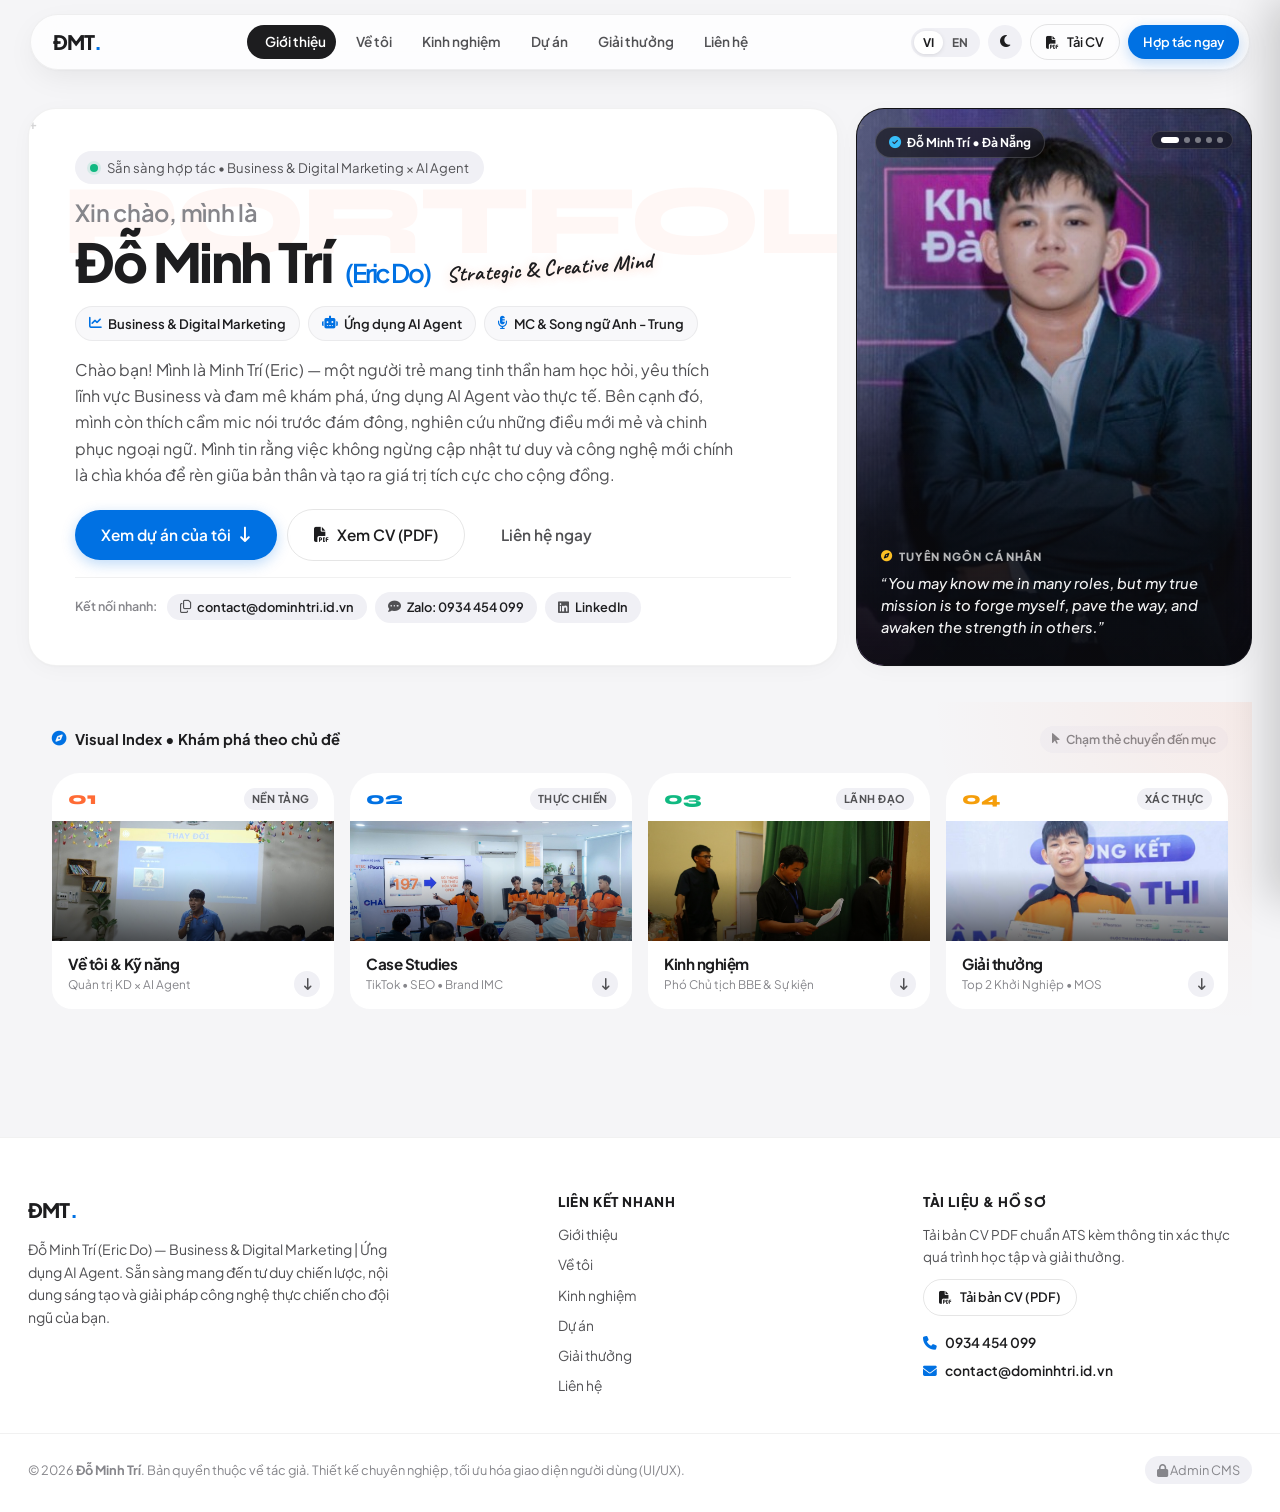
==== commit 12701706: "feat: chuyen doi kien truc thanh multi-page tach biet (home, about, experience, projects, awards, co" ====
--- a/index.html
+++ b/index.html
@@ -1,12 +1,10 @@
 <!DOCTYPE html>
 <html lang="vi">
-
 <head>
-  <meta charset="UTF-8">
+<meta charset="UTF-8">
   <meta name="viewport" content="width=device-width, initial-scale=1.0">
-  <title>Đỗ Minh Trí | Business &amp; Digital Marketing — Ứng dụng AI Agent</title>
-  <meta name="description"
-    content="Portfolio cá nhân của Đỗ Minh Trí (Eric Do) — Business &amp; Digital Marketing, Ứng dụng AI Agent. Sinh viên BTEC FPT Đà Nẵng, Tốt nghiệp Xuất Sắc Digital Marketing, Á Quân Chân Trần Khởi Nghiệp Mùa 3.">
+  <title>Đỗ Minh Trí | Business & Digital Marketing — Ứng dụng AI Agent</title>
+  <meta name="description" content="Portfolio cá nhân của Đỗ Minh Trí (Eric Do) — Business & Digital Marketing, Ứng dụng AI Agent. Sinh viên BTEC FPT Đà Nẵng, Tốt nghiệp Xuất Sắc Digital Marketing, Á Quân Chân Trần Khởi Nghiệp Mùa 3.">
   <meta property="og:type" content="website">
   <meta property="og:title" content="Đỗ Minh Trí | Business & Digital Marketing — Ứng dụng AI Agent">
   <meta property="og:image" content="images/og-preview.svg">
@@ -81,27 +79,27 @@
   <!-- Main Stylesheet -->
   <link rel="stylesheet" href="style.css">
 </head>
-
 <body>
   <!-- Scroll Progress -->
   <div id="scroll-progress" class="scroll-progress"></div>
 
+
   <!-- ==================== 1. CLEAN FLOATING NAVBAR + SLIDING PILL ==================== -->
   <header class="site-header" id="header">
     <nav class="nav-container">
-      <a href="#hero" class="brand-logo">
+      <a href="index.html" class="brand-logo">
         <span class="logo-accent">ĐMT</span><span class="logo-dot">.</span>
       </a>
 
       <!-- Clean 6-Item Text-Only Menu + Sliding Pill -->
       <ul class="nav-menu" id="nav-menu">
         <div class="nav-sliding-pill" id="nav-sliding-pill"></div>
-        <li class="nav-item"><a href="#hero" class="nav-link active" data-i18n="nav.home">Giới thiệu</a></li>
-        <li class="nav-item"><a href="#about" class="nav-link" data-i18n="nav.about">Về tôi</a></li>
-        <li class="nav-item"><a href="#experience" class="nav-link" data-i18n="nav.experience">Kinh nghiệm</a></li>
-        <li class="nav-item"><a href="#projects" class="nav-link" data-i18n="nav.projects">Dự án</a></li>
-        <li class="nav-item"><a href="#certificates" class="nav-link" data-i18n="v2.nav_awards">Giải thưởng</a></li>
-        <li class="nav-item"><a href="#contact" class="nav-link" data-i18n="nav.contact">Liên hệ</a></li>
+        <li class="nav-item"><a href="index.html" class="nav-link active" data-i18n="nav.home">Giới thiệu</a></li>
+        <li class="nav-item"><a href="about.html" class="nav-link " data-i18n="nav.about">Về tôi</a></li>
+        <li class="nav-item"><a href="experience.html" class="nav-link " data-i18n="nav.experience">Kinh nghiệm</a></li>
+        <li class="nav-item"><a href="projects.html" class="nav-link " data-i18n="nav.projects">Dự án</a></li>
+        <li class="nav-item"><a href="awards.html" class="nav-link " data-i18n="v2.nav_awards">Giải thưởng</a></li>
+        <li class="nav-item"><a href="contact.html" class="nav-link " data-i18n="nav.contact">Liên hệ</a></li>
       </ul>
 
       <div class="nav-actions">
@@ -117,7 +115,7 @@
         <a href="CV_DoMinhTri.pdf" target="_blank" class="btn btn-sm btn-outline nav-cv-btn cv-dynamic-link" download="CV_DoMinhTri.pdf">
           <i class="fa-solid fa-file-pdf"></i> <span data-i18n="nav.cv">Tải CV</span>
         </a>
-        <a href="#contact" class="btn btn-sm btn-primary nav-contact-btn">
+        <a href="contact.html" class="btn btn-sm btn-primary nav-contact-btn">
           <span data-i18n="nav.collaborate">Hợp tác ngay</span>
         </a>
 
@@ -152,27 +150,27 @@
     </div>
 
     <ul class="mobile-menu-links">
-      <li><a href="#hero" class="mobile-link active"><i class="fa-solid fa-house"></i> <span data-i18n="nav.home">Giới thiệu</span></a></li>
-      <li><a href="#about" class="mobile-link"><i class="fa-solid fa-user"></i> <span data-i18n="nav.about">Về tôi</span></a></li>
-      <li><a href="#experience" class="mobile-link"><i class="fa-solid fa-briefcase"></i> <span data-i18n="nav.experience">Kinh nghiệm</span></a></li>
-      <li><a href="#projects" class="mobile-link"><i class="fa-solid fa-layer-group"></i> <span data-i18n="nav.projects">Dự án</span></a></li>
-      <li><a href="#certificates" class="mobile-link"><i class="fa-solid fa-trophy"></i> <span data-i18n="v2.nav_awards">Giải thưởng &amp; Chứng chỉ</span></a></li>
-      <li><a href="#activities" class="mobile-link"><i class="fa-solid fa-users"></i> <span data-i18n="nav.activities">Hoạt động</span></a></li>
-      <li><a href="#contact" class="mobile-link"><i class="fa-solid fa-paper-plane"></i> <span data-i18n="nav.contact">Liên hệ</span></a></li>
+      <li><a href="index.html" class="mobile-link active"><i class="fa-solid fa-house"></i> <span data-i18n="nav.home">Giới thiệu</span></a></li>
+      <li><a href="about.html" class="mobile-link "><i class="fa-solid fa-user"></i> <span data-i18n="nav.about">Về tôi &amp; Kỹ năng</span></a></li>
+      <li><a href="experience.html" class="mobile-link "><i class="fa-solid fa-briefcase"></i> <span data-i18n="nav.experience">Kinh nghiệm &amp; Hoạt động</span></a></li>
+      <li><a href="projects.html" class="mobile-link "><i class="fa-solid fa-layer-group"></i> <span data-i18n="nav.projects">Dự án tiêu biểu</span></a></li>
+      <li><a href="awards.html" class="mobile-link "><i class="fa-solid fa-trophy"></i> <span data-i18n="v2.nav_awards">Giải thưởng &amp; Chứng chỉ</span></a></li>
+      <li><a href="contact.html" class="mobile-link "><i class="fa-solid fa-paper-plane"></i> <span data-i18n="nav.contact">Liên hệ</span></a></li>
     </ul>
 
     <div class="drawer-footer">
       <a href="CV_DoMinhTri.pdf" target="_blank" class="btn btn-outline w-100 mb-2 cv-dynamic-link" download="CV_DoMinhTri.pdf">
         <i class="fa-solid fa-file-pdf"></i> <span data-i18n="nav.cv">Tải CV (PDF)</span>
       </a>
-      <a href="#contact" class="btn btn-primary w-100">
+      <a href="contact.html" class="btn btn-primary w-100">
         <i class="fa-solid fa-paper-plane"></i> <span data-i18n="mobile.contact_now">Liên hệ ngay</span>
       </a>
     </div>
   </aside>
 
+
   <main>
-    <!-- ==================== 2. HERO ASYMMETRIC BENTO + EDITORIAL PORTRAIT ==================== -->
+<!-- ==================== 2. HERO ASYMMETRIC BENTO + EDITORIAL PORTRAIT ==================== -->
     <section class="hero-section" id="hero">
       <div class="container hero-container">
         <!-- Left 8-Col Bento Card -->
@@ -205,7 +203,7 @@
           </p>
 
           <div class="hero-cta-group">
-            <a href="#projects" class="btn btn-primary btn-lg">
+            <a href="projects.html" class="btn btn-primary btn-lg">
               <span data-i18n="hero.cta_projects">Xem dự án thực chiến</span>
               <i class="fa-solid fa-arrow-down-long"></i>
             </a>
@@ -213,7 +211,7 @@
               <i class="fa-solid fa-file-pdf"></i>
               <span data-i18n="hero.cta_cv">Xem CV (PDF)</span>
             </a>
-            <a href="#contact" class="btn btn-ghost btn-lg">
+            <a href="contact.html" class="btn btn-ghost btn-lg">
               <span data-i18n="hero.cta_contact">Liên hệ ngay</span>
             </a>
           </div>
@@ -298,7 +296,7 @@
           </div>
 
           <div class="chapter-pills-grid">
-            <a href="#about" class="chapter-arch-card" style="--card-accent: #ff6b35;">
+            <a href="about.html" class="chapter-arch-card" style="--card-accent: #ff6b35;">
               <div class="arch-card-top">
                 <span class="arch-num">01</span>
                 <span class="arch-badge">Nền tảng</span>
@@ -330,7 +328,7 @@
               </div>
             </a>
 
-            <a href="#experience" class="chapter-arch-card" style="--card-accent: #10b981;">
+            <a href="experience.html" class="chapter-arch-card" style="--card-accent: #10b981;">
               <div class="arch-card-top">
                 <span class="arch-num">03</span>
                 <span class="arch-badge">Lãnh đạo</span>
@@ -346,7 +344,7 @@
               </div>
             </a>
 
-            <a href="#certificates" class="chapter-arch-card" style="--card-accent: #f59e0b;">
+            <a href="awards.html" class="chapter-arch-card" style="--card-accent: #f59e0b;">
               <div class="arch-card-top">
                 <span class="arch-num">04</span>
                 <span class="arch-badge">Xác thực</span>
@@ -366,454 +364,29 @@
 </div>
     </section>
 
-    <!-- ==================== 3. VỀ TÔI, TOOL STACK MARQUEE & NĂNG LỰC (#6) ==================== -->
-    <section class="section about-section" id="about">
-      <div class="container">
-        <div class="section-header text-center v2-anim">
-          <span class="section-eyebrow"><i class="fa-solid fa-sparkles"></i> <span data-i18n="about.tag">Hành trình &amp; Năng lực</span></span>
-          <h2 class="section-title" data-i18n="about.title">Nền Tảng Kinh Doanh × Sức Mạnh AI</h2>
-          <p class="section-subtitle" data-i18n="about.subtitle">
-            Sự giao thoa giữa tư duy Quản trị Kinh doanh chuẩn Anh Quốc, kỹ năng Digital Marketing thực chiến và khả năng điều phối AI Agent hiện đại.
-          </p>
-        </div>
-
-        <!-- Infinite Tool Stack Marquee (#6 - Replaces outdated % bars) -->
-        <!-- macOS Interactive Tool Dock (#Behance Style) -->
-        <div class="macos-dock-wrapper v2-anim">
-          <div class="macos-dock-shelf" id="macos-tool-dock" aria-label="Bàn làm việc số & Bộ công cụ">
-            <div class="dock-item" data-tooltip="Google Antigravity AI • AI Agent Studio">
-              <i class="fa-solid fa-robot dock-icon icon-ai"></i>
-              <span class="dock-active-dot"></span>
-            </div>
-            <div class="dock-item" data-tooltip="Canva Pro • Brand Kit & Visuals">
-              <i class="fa-solid fa-palette dock-icon icon-canva"></i>
-              <span class="dock-active-dot"></span>
-            </div>
-            <div class="dock-item" data-tooltip="CapCut Pro & Premiere • Video Editing">
-              <i class="fa-solid fa-video dock-icon icon-video"></i>
-              <span class="dock-active-dot"></span>
-            </div>
-            <div class="dock-item" data-tooltip="Meta Business Suite • Fanpage & Ads">
-              <i class="fa-brands fa-meta dock-icon icon-meta"></i>
-              <span class="dock-active-dot"></span>
-            </div>
-            <div class="dock-divider"></div>
-            <div class="dock-item" data-tooltip="Google Analytics 4 • Data & Traffic">
-              <i class="fa-solid fa-magnifying-glass-chart dock-icon icon-ga4"></i>
-              <span class="dock-active-dot"></span>
-            </div>
-            <div class="dock-item" data-tooltip="Microsoft Excel MOS 2019 • Certified">
-              <i class="fa-solid fa-file-excel dock-icon icon-excel"></i>
-              <span class="dock-active-dot"></span>
-            </div>
-            <div class="dock-item" data-tooltip="Notion • RACI & IMC Project Board">
-              <i class="fa-solid fa-table-columns dock-icon icon-notion"></i>
-              <span class="dock-active-dot"></span>
-            </div>
-            <div class="dock-item" data-tooltip="GitHub & Markdown • Static CMS">
-              <i class="fa-brands fa-github dock-icon icon-gh"></i>
-              <span class="dock-active-dot"></span>
-            </div>
-            <div class="dock-item" data-tooltip="Bilingual MC & Public Speaking">
-              <i class="fa-solid fa-microphone-lines dock-icon icon-mc"></i>
-              <span class="dock-active-dot"></span>
-            </div>
-          </div>
-          <div class="dock-tooltip-bubble" id="dock-tooltip-bubble">Chạm công cụ để xem</div>
-        </div>
-
-        <div class="tool-marquee-band v2-anim" aria-label="Bộ công cụ chuyên môn">
-          <div class="tool-marquee-track">
-            <span class="marquee-tool-chip"><i class="fa-solid fa-robot"></i> Google Antigravity AI</span>
-            <span class="marquee-tool-chip"><i class="fa-solid fa-palette"></i> Canva Pro Brand Kit</span>
-            <span class="marquee-tool-chip"><i class="fa-solid fa-video"></i> CapCut Pro &amp; Premiere</span>
-            <span class="marquee-tool-chip"><i class="fa-brands fa-meta"></i> Meta Business Suite</span>
-            <span class="marquee-tool-chip"><i class="fa-solid fa-magnifying-glass-chart"></i> Google Analytics 4 &amp; GSC</span>
-            <span class="marquee-tool-chip"><i class="fa-solid fa-file-excel"></i> Microsoft Excel MOS 2019</span>
-            <span class="marquee-tool-chip"><i class="fa-solid fa-table-columns"></i> Notion RACI &amp; IMC Matrix</span>
-            <span class="marquee-tool-chip"><i class="fa-brands fa-github"></i> GitHub &amp; Git-based CMS</span>
-            <span class="marquee-tool-chip"><i class="fa-brands fa-tiktok"></i> TikTok &amp; Reels Studio</span>
-            <!-- Duplicate track for seamless loop -->
-            <span class="marquee-tool-chip"><i class="fa-solid fa-robot"></i> Google Antigravity AI</span>
-            <span class="marquee-tool-chip"><i class="fa-solid fa-palette"></i> Canva Pro Brand Kit</span>
-            <span class="marquee-tool-chip"><i class="fa-solid fa-video"></i> CapCut Pro &amp; Premiere</span>
-            <span class="marquee-tool-chip"><i class="fa-brands fa-meta"></i> Meta Business Suite</span>
-            <span class="marquee-tool-chip"><i class="fa-solid fa-magnifying-glass-chart"></i> Google Analytics 4 &amp; GSC</span>
-            <span class="marquee-tool-chip"><i class="fa-solid fa-file-excel"></i> Microsoft Excel MOS 2019</span>
-            <span class="marquee-tool-chip"><i class="fa-solid fa-table-columns"></i> Notion RACI &amp; IMC Matrix</span>
-            <span class="marquee-tool-chip"><i class="fa-brands fa-github"></i> GitHub &amp; Git-based CMS</span>
-            <span class="marquee-tool-chip"><i class="fa-brands fa-tiktok"></i> TikTok &amp; Reels Studio</span>
-          </div>
-        </div>
-
-        <!-- Asymmetric 7 + 5 About Bento -->
-        <div class="about-bento-grid">
-          <div class="edu-bento-card bento-card v2-anim">
-            <div class="bento-card-head">
-              <div class="bento-head-icon"><i class="fa-solid fa-graduation-cap"></i></div>
-              <div>
-                <h3 data-i18n="about.edu_title">Lộ Trình Học Vấn</h3>
-                <p data-i18n="about.edu_sub">Đào tạo chuẩn quốc tế &amp; thực hành dự án chuyên sâu</p>
-              </div>
-            </div>
-
-            <div class="timeline">
-              <div class="timeline-item">
-                <div class="timeline-marker"></div>
-                <span class="timeline-badge" data-i18n="about.edu_btec_badge">09/2025 – Hiện tại</span>
-                <h4 class="timeline-title">Cao đẳng Anh Quốc BTEC FPT Đà Nẵng</h4>
-                <p class="timeline-major" data-i18n="about.edu_btec_major">Chuyên ngành: <strong>Quản trị Kinh doanh (Business Administration)</strong></p>
-                <p class="timeline-desc" data-i18n="about.edu_btec_desc">
-                  Chương trình chuẩn Pearson BTEC (UK), tập trung phát triển tư duy quản trị hiện đại, chiến lược thương hiệu, đổi mới sáng tạo và ứng dụng AI giải quyết bài toán doanh nghiệp.
-                </p>
-              </div>
-
-              <div class="timeline-item">
-                <div class="timeline-marker"></div>
-                <span class="timeline-badge" data-i18n="about.edu_poly_badge">09/2023 – 09/2025</span>
-                <h4 class="timeline-title">
-                  FPT Polyschool Bình Định
-                  <span class="honor-pill"><i class="fa-solid fa-trophy"></i> <span data-i18n="about.edu_poly_pill">Tốt nghiệp Xuất Sắc</span></span>
-                </h4>
-                <p class="timeline-major" data-i18n="about.edu_poly_major">Chuyên ngành: <strong>Digital Marketing</strong></p>
-                <p class="timeline-desc" data-i18n="about.edu_poly_desc">
-                  Tốt nghiệp danh hiệu Xuất Sắc. Đảm nhận vai trò Trưởng nhóm xuyên suốt các đồ án thực chiến về IMC, Content Marketing, SEO Onpage và sản xuất Video ngắn.
-                </p>
-              </div>
-            </div>
-          </div>
-
-          <div class="strengths-bento-card bento-card v2-anim">
-            <div>
-              <div class="bento-card-head">
-                <div class="bento-head-icon"><i class="fa-solid fa-bolt"></i></div>
-                <div>
-                  <h3 data-i18n="about.str_title">Giá Trị Cốt Lõi</h3>
-                  <p data-i18n="about.str_sub">3 trụ cột tạo nên lợi thế cạnh tranh</p>
-                </div>
-              </div>
-
-              <div class="strength-list-clean">
-                <div class="strength-row-item">
-                  <i class="fa-solid fa-robot"></i>
-                  <div>
-                    <h4 data-i18n="about.str_ai_title">Điều phối &amp; Ứng dụng AI Agent</h4>
-                    <p data-i18n="about.str_ai_desc">Tăng tốc xây dựng sản phẩm web, CMS và tự động hóa quy trình sản xuất nội dung bằng AI Agent.</p>
-                  </div>
-                </div>
-                <div class="strength-row-item">
-                  <i class="fa-solid fa-chart-line"></i>
-                  <div>
-                    <h4 data-i18n="about.str_biz_title">Tư duy Kinh doanh Thực chiến</h4>
-                    <p data-i18n="about.str_biz_desc">Phân tích thị trường, lập kế hoạch RACI/IMC chặt chẽ (Á Quân Chân Trần Khởi Nghiệp, Top 35 FPT Biz Talent).</p>
-                  </div>
-                </div>
-                <div class="strength-row-item">
-                  <i class="fa-solid fa-microphone-lines"></i>
-                  <div>
-                    <h4 data-i18n="about.str_mc_title">MC, Pitching &amp; Song ngữ Anh - Trung</h4>
-                    <p data-i18n="about.str_mc_desc">Tự tin dẫn dắt sân khấu, thuyết trình bảo vệ dự án trước hội đồng giám khảo và giao tiếp đa ngôn ngữ.</p>
-                  </div>
-                </div>
-              </div>
-            </div>
-          </div>
-        </div>
-
-        <!-- Clean 6-Card Skill Matrix with Real Proof Badges (Replaces % bars) -->
-        <div class="skills-bento-matrix">
-          <div class="skill-v2-card bento-card v2-anim">
-            <div class="skill-v2-top">
-              <div class="skill-v2-icon"><i class="fa-solid fa-bullhorn"></i></div>
-              <span class="skill-proof-tag">+180% Engagement</span>
-            </div>
-            <div>
-              <h4 data-i18n="skills.s6_title">Chiến lược IMC &amp; Copywriting</h4>
-              <p data-i18n="skills.s6_desc">Xây dựng ma trận nội dung 70-20-10, thông điệp AIDA/PAS chạm đúng insight khách hàng trẻ.</p>
-            </div>
-            <div class="skill-tools">
-              <span class="tool-pill">IMC Plan</span>
-              <span class="tool-pill">Storytelling</span>
-              <span class="tool-pill">Meta Suite</span>
-            </div>
-          </div>
-
-          <div class="skill-v2-card bento-card v2-anim">
-            <div class="skill-v2-top">
-              <div class="skill-v2-icon"><i class="fa-solid fa-clapperboard"></i></div>
-              <span class="skill-proof-tag">120K+ Organic Views</span>
-            </div>
-            <div>
-              <h4 data-i18n="skills.s4_title">Sản xuất Video ngắn TikTok / Reels</h4>
-              <p data-i18n="skills.s4_desc">Lên kịch bản Hook 3s đầu, trực tiếp quay dựng, xử lý nhịp điệu âm thanh &amp; màu sắc bắt xu hướng.</p>
-            </div>
-            <div class="skill-tools">
-              <span class="tool-pill">CapCut Pro</span>
-              <span class="tool-pill">Premiere Pro</span>
-              <span class="tool-pill">Hook 3s</span>
-            </div>
-          </div>
-
-          <div class="skill-v2-card bento-card v2-anim">
-            <div class="skill-v2-top">
-              <div class="skill-v2-icon"><i class="fa-solid fa-magnifying-glass-chart"></i></div>
-              <span class="skill-proof-tag">MOS Certified</span>
-            </div>
-            <div>
-              <h4>SEO Onpage &amp; Phân tích Dữ liệu</h4>
-              <p>Nghiên cứu 150+ từ khóa theo hành trình mua hàng, xử lý báo cáo KPI bằng Excel MOS chuẩn quốc tế.</p>
-            </div>
-            <div class="skill-tools">
-              <span class="tool-pill">Search Console</span>
-              <span class="tool-pill">Excel MOS</span>
-              <span class="tool-pill">GA4</span>
-            </div>
-          </div>
-        </div>
-      </div>
-    </section>
-
-    <!-- ==================== 4. KINH NGHIỆM DẠNG TIMELINE (#experience) ==================== -->
-    <section class="section experience-section" id="experience" style="padding-top: 12px;">
-      <div class="container">
-        <div class="section-header text-center v2-anim">
-          <span class="section-eyebrow"><i class="fa-solid fa-briefcase"></i> <span data-i18n="exp.tag">Lộ trình thực chiến</span></span>
-          <h2 class="section-title" data-i18n="exp.title">Kinh Nghiệm &amp; Vai Trò Lãnh Đạo</h2>
-          <p class="section-subtitle" data-i18n="exp.subtitle">
-            Trực tiếp điều hành CLB, dẫn dắt đội ngũ dự án Marketing và phối hợp tổ chức sự kiện quy mô lớn.
-          </p>
-        </div>
-
-        <div class="exp-timeline-wrapper" id="experience-timeline">
-          <!-- Populated dynamically from data.json -->
-        </div>
-      </div>
-    </section>
-
-    <!-- ==================== 5. KEYNOTE DARK SHOWCASE: DỰ ÁN TIÊU BIỂU + MOCKUPS (#3 & #5) ==================== -->
-    <section class="keynote-dark-section" id="projects">
-      <div class="container">
-        <div class="section-header text-center v2-anim">
-          <span class="section-eyebrow"><i class="fa-solid fa-layer-group"></i> <span data-i18n="projects.tag">Case Studies Thực Chiến</span></span>
-          <h2 class="section-title" data-i18n="projects.title">Dự Án Tiêu Biểu</h2>
-          <p class="section-subtitle" data-i18n="projects.subtitle">
-            Các chiến dịch truyền thông, SEO và sản xuất Video ngắn tôi trực tiếp lập kế hoạch và dẫn dắt với vai trò Trưởng nhóm.
-          </p>
-        </div>
-
-        <div class="projects-grid" id="projects-grid">
-          <!-- Upgraded V2 Device Mockup + KPI Cards rendered dynamically -->
-        </div>
-      </div>
-    </section>
-
-    <!-- ==================== 6. GỘP GIẢI THƯỞNG & CHỨNG CHỈ — ASYMMETRIC BENTO (#2) ==================== -->
-    <section class="section certificates-section" id="certificates">
-      <div class="container">
-        <div class="section-header text-center v2-anim">
-          <span class="section-eyebrow eyebrow-gold"><i class="fa-solid fa-trophy"></i> <span data-i18n="v2.awards_eyebrow">Giải thưởng &amp; Chứng nhận Quốc tế</span></span>
-          <h2 class="section-title" data-i18n="v2.awards_title">Thành Tích &amp; Minh Chứng Xác Thực</h2>
-          <p class="section-subtitle" data-i18n="v2.awards_sub">
-            Gộp gọn toàn bộ giải thưởng khởi nghiệp cấp quốc gia và chứng chỉ quốc tế kèm hình ảnh bằng khen gốc xác thực.
-          </p>
-        </div>
-
-        <!-- 12-Col Asymmetric Bento (7 + 5 + 6 + 6 on Desktop, Snap Carousel on Mobile) -->
-        <div class="awards-bento-grid" id="certificates-grid">
-          <!-- Dynamically rendered by V2 Asymmetric Bento Engine -->
-        </div>
-      </div>
-    </section>
-
-    <!-- ==================== 7. HOẠT ĐỘNG & CỘNG ĐỒNG ==================== -->
-    <section class="section activities-section" id="activities" style="padding-top: 12px;">
-      <div class="container">
-        <div class="section-header text-center v2-anim">
-          <span class="section-eyebrow"><i class="fa-solid fa-users"></i> <span data-i18n="act.tag">Đóng góp xã hội &amp; Kỹ năng</span></span>
-          <h2 class="section-title" data-i18n="act.title">Hoạt Động &amp; Cộng Đồng</h2>
-          <p class="section-subtitle" data-i18n="act.subtitle">
-            Tinh thần trách nhiệm, khả năng điều phối sự kiện và lan tỏa giá trị tích cực tại môi trường đại học &amp; xã hội.
-          </p>
-        </div>
-
-        <div class="activities-grid" id="activities-grid">
-          <!-- Dynamically rendered -->
-        </div>
-      </div>
-    </section>
-
-    <!-- ==================== 8. LIÊN HỆ & THAM CHIẾU ==================== -->
-    <section class="section contact-section" id="contact">
-      <div class="container">
-        <div class="section-header text-center v2-anim">
-          <span class="section-eyebrow"><i class="fa-solid fa-paper-plane"></i> <span data-i18n="contact.tag">Kết nối hợp tác</span></span>
-          <h2 class="section-title" data-i18n="contact.title">Bắt Đầu Cuộc Trò Chuyện</h2>
-          <p class="section-subtitle" data-i18n="contact.subtitle">
-            Sẵn sàng đón nhận cơ hội Thực tập Marketing, Phát triển Kinh doanh hoặc các dự án sáng tạo nội dung &amp; AI Agent.
-          </p>
-        </div>
-
-        <div class="contact-layout">
-          <div class="contact-info-col v2-anim">
-            <div class="contact-details-card">
-              <h3 class="info-block-title">
-                <i class="fa-solid fa-bolt text-primary-color"></i>
-                <span data-i18n="contact.direct_title">Thông Tin Trực Tiếp</span>
-              </h3>
-
-              <div class="contact-item">
-                <div class="contact-icon"><i class="fa-solid fa-envelope"></i></div>
-                <div class="contact-text">
-                  <span class="label" data-i18n="contact.lbl_email">Email liên hệ</span>
-                  <a href="mailto:contact@dominhtri.id.vn" class="value" id="email-text">contact@dominhtri.id.vn</a>
-                </div>
-                <button class="copy-btn" onclick="copyToClipboard('contact@dominhtri.id.vn', 'Đã sao chép Email!')" title="Sao chép email">
-                  <i class="fa-regular fa-copy"></i>
-                </button>
-              </div>
-
-              <div class="contact-item">
-                <div class="contact-icon"><i class="fa-solid fa-phone"></i></div>
-                <div class="contact-text">
-                  <span class="label" data-i18n="contact.lbl_phone">Số điện thoại / Zalo</span>
-                  <a href="tel:0934454099" class="value" id="phone-text">0934 454 099</a>
-                </div>
-                <button class="copy-btn" onclick="copyToClipboard('0934454099', 'Đã sao chép Số điện thoại!')" title="Sao chép SĐT">
-                  <i class="fa-regular fa-copy"></i>
-                </button>
-              </div>
-
-              <div class="contact-item" style="border-bottom: none;">
-                <div class="contact-icon"><i class="fa-solid fa-location-dot"></i></div>
-                <div class="contact-text">
-                  <span class="label" data-i18n="contact.lbl_address">Địa chỉ</span>
-                  <span class="value" data-i18n="contact.val_address">Đà Nẵng, Việt Nam</span>
-                </div>
-              </div>
-
-              <div class="contact-quick-actions">
-                <a href="https://zalo.me/0934454099" target="_blank" rel="noopener noreferrer" class="btn btn-primary btn-sm">
-                  <i class="fa-solid fa-comment-dots"></i> <span>Nhắn Zalo ngay</span>
-                </a>
-                <a href="mailto:contact@dominhtri.id.vn" class="btn btn-outline btn-sm">
-                  <i class="fa-solid fa-envelope"></i> <span data-i18n="contact.btn_mail">Gửi Email</span>
-                </a>
-              </div>
-            </div>
-
-            <div class="reference-card mt-4">
-              <div class="reference-badge">
-                <i class="fa-solid fa-user-check"></i> <span data-i18n="contact.ref_badge">Người Tham Chiếu (Reference)</span>
-              </div>
-              <div class="reference-body">
-                <div class="ref-avatar-circle"><i class="fa-solid fa-chalkboard-user"></i></div>
-                <div>
-                  <h4 class="ref-name" data-i18n="contact.ref_name">Cô Nguyễn Thị Thanh Tâm</h4>
-                  <p class="ref-role" data-i18n="contact.ref_role">Giảng viên bộ môn Digital Marketing</p>
-                  <div class="ref-contact"><i class="fa-solid fa-shield-halved text-primary-color"></i> <span data-i18n="contact.ref_phone">Thông tin người tham chiếu sẽ được cung cấp khi có yêu cầu</span></div>
-                </div>
-              </div>
-              <div class="reference-note">
-                <i class="fa-solid fa-circle-check text-success"></i>
-                <span data-i18n="contact.ref_note">Giảng viên trực tiếp giảng dạy và đánh giá năng lực học thuật &amp; thái độ làm việc tại trường.</span>
-              </div>
-            </div>
-          </div>
-
-          <div class="contact-form-col v2-anim">
-            <div class="form-wrapper-card">
-              <div class="form-header">
-                <h3 class="form-title" data-i18n="contact.form_title">Gửi Lời Nhắn Nhanh</h3>
-                <p class="form-desc" data-i18n="contact.form_desc">Để lại thông tin tuyển dụng hoặc hợp tác dự án, mình sẽ phản hồi trong vòng 24 giờ!</p>
-              </div>
-
-              <form id="contact-form" class="modern-form" name="contact" method="POST">
-                <div class="form-group">
-                  <label for="name" class="form-label"><span data-i18n="contact.lbl_name">Họ và tên của bạn</span> <span class="required">*</span></label>
-                  <div class="input-with-icon">
-                    <i class="fa-regular fa-user"></i>
-                    <input type="text" id="name" name="name" class="form-control" placeholder="Ví dụ: Nguyễn Văn A" data-i18n-placeholder="contact.holder_name" required>
-                  </div>
-                </div>
-
-                <div class="form-row">
-                  <div class="form-group col-half">
-                    <label for="email" class="form-label"><span data-i18n="contact.lbl_email_f">Địa chỉ Email</span> <span class="required">*</span></label>
-                    <div class="input-with-icon">
-                      <i class="fa-regular fa-envelope"></i>
-                      <input type="email" id="email" name="email" class="form-control" placeholder="name@company.com" required>
-                    </div>
-                  </div>
-                  <div class="form-group col-half">
-                    <label for="phone" class="form-label" data-i18n="contact.lbl_phone_f">Số điện thoại</label>
-                    <div class="input-with-icon">
-                      <i class="fa-solid fa-phone"></i>
-                      <input type="tel" id="phone" name="phone" class="form-control" placeholder="09xx xxx xxx">
-                    </div>
-                  </div>
-                </div>
-
-                <div class="form-group">
-                  <label for="subject" class="form-label"><span data-i18n="contact.lbl_subj">Mục đích liên hệ</span> <span class="required">*</span></label>
-                  <div class="input-with-icon">
-                    <i class="fa-solid fa-tag"></i>
-                    <select id="subject" name="subject" class="form-control" required>
-                      <option value="" disabled selected data-i18n="contact.opt_placeholder">Chọn mục đích liên hệ</option>
-                      <option value="internship" data-i18n="contact.opt_intern">Cơ hội Thực tập sinh Marketing / Business</option>
-                      <option value="video-freelance" data-i18n="contact.opt_video">Quay dựng Video ngắn / Freelance</option>
-                      <option value="content-creation" data-i18n="contact.opt_content">Sáng tạo nội dung &amp; Quản trị kênh</option>
-                      <option value="other" data-i18n="contact.opt_other">Trao đổi công việc khác</option>
-                    </select>
-                  </div>
-                </div>
-
-                <div class="form-group">
-                  <label for="message" class="form-label"><span data-i18n="contact.lbl_msg">Nội dung tin nhắn</span> <span class="required">*</span></label>
-                  <div class="input-with-icon textarea-icon">
-                    <i class="fa-regular fa-message"></i>
-                    <textarea id="message" name="message" rows="4" class="form-control" placeholder="Nhập chi tiết yêu cầu hoặc lời nhắn của bạn..." data-i18n-placeholder="contact.holder_msg" required></textarea>
-                  </div>
-                </div>
-
-                <button type="submit" class="btn btn-primary btn-lg w-100" id="submit-btn">
-                  <span data-i18n="contact.btn_send">Gửi tin nhắn ngay</span>
-                  <i class="fa-solid fa-paper-plane"></i>
-                </button>
-              </form>
-
-              <div id="form-success-message" class="form-success-box" style="display: none;">
-                <div class="success-icon"><i class="fa-solid fa-circle-check"></i></div>
-                <h4 data-i18n="contact.success_title">Cảm ơn bạn đã liên hệ!</h4>
-                <p data-i18n="contact.success_desc">Tin nhắn đã được ghi nhận. Đỗ Minh Trí sẽ phản hồi bạn sớm nhất.</p>
-                <button class="btn btn-outline btn-sm mt-3" onclick="resetContactForm()">
-                  <i class="fa-solid fa-rotate-left"></i> <span data-i18n="contact.btn_reset">Gửi tin nhắn khác</span>
-                </button>
-              </div>
-            </div>
-          </div>
-        </div>
-      </div>
-    </section>
+    
   </main>
+
 
   <!-- ==================== FOOTER ==================== -->
   <footer class="site-footer">
     <div class="container footer-container">
       <div>
-        <a href="#hero" class="brand-logo"><span>ĐMT</span><span class="logo-dot">.</span></a>
+        <a href="index.html" class="brand-logo"><span>ĐMT</span><span class="logo-dot">.</span></a>
         <p class="footer-bio" data-i18n="footer.bio">
           Đỗ Minh Trí (Eric Do) — Business &amp; Digital Marketing | Ứng dụng AI Agent. Sẵn sàng mang đến tư duy chiến lược, nội dung sáng tạo và giải pháp công nghệ thực chiến cho đội ngũ của bạn.
         </p>
       </div>
 
       <div>
-        <h4 class="footer-heading" data-i18n="footer.quick_links">Điều hướng nhanh</h4>
+        <h4 class="footer-heading" data-i18n="footer.quick_links">Điều hướng trang</h4>
         <ul class="footer-links">
-          <li><a href="#hero" data-i18n="nav.home">Giới thiệu</a></li>
-          <li><a href="#about" data-i18n="nav.about">Về tôi &amp; Năng lực</a></li>
-          <li><a href="#experience" data-i18n="nav.experience">Kinh nghiệm thực chiến</a></li>
-          <li><a href="#projects" data-i18n="nav.projects">Dự án tiêu biểu</a></li>
-          <li><a href="#certificates" data-i18n="v2.nav_awards">Giải thưởng &amp; Chứng chỉ</a></li>
+          <li><a href="index.html" data-i18n="nav.home">Giới thiệu (Trang chủ)</a></li>
+          <li><a href="about.html" data-i18n="nav.about">Về tôi &amp; Kỹ năng</a></li>
+          <li><a href="experience.html" data-i18n="nav.experience">Kinh nghiệm &amp; Hoạt động</a></li>
+          <li><a href="projects.html" data-i18n="nav.projects">Dự án tiêu biểu</a></li>
+          <li><a href="awards.html" data-i18n="v2.nav_awards">Giải thưởng &amp; Chứng chỉ</a></li>
+          <li><a href="contact.html" data-i18n="nav.contact">Liên hệ &amp; Hợp tác</a></li>
         </ul>
       </div>
 
@@ -856,6 +429,7 @@
     <i class="fa-solid fa-arrow-up"></i>
   </button>
 
+
   <!-- ==================== MODALS & LIGHTBOX ==================== -->
   <div class="modal-backdrop" id="project-modal-backdrop" onclick="closeProjectModal()"></div>
   <div class="project-modal" id="project-modal" role="dialog" aria-modal="true">
@@ -903,421 +477,8 @@
 
   <!-- Core Portfolio Engine (Shared Data, Modals, i18n, Theme, Analytics) -->
   <script src="script.js"></script>
-
   <!-- V2 UI Upgrade Engine (Sliding Pill, Device Mockup Cards, Asymmetric Awards Bento, Spotlight & Mobile Dock) -->
-  <script>
-    (function () {
-      // Extend translations for V2 merged section labels
-      if (typeof translations !== 'undefined') {
-        Object.assign(translations.vi, {
-          'v2.nav_awards': 'Giải thưởng',
-          'v2.awards_eyebrow': 'Giải thưởng & Chứng nhận Quốc tế',
-          'v2.awards_title': 'Thành Tích & Minh Chứng Xác Thực',
-          'v2.awards_sub': 'Gộp gọn toàn bộ giải thưởng khởi nghiệp cấp quốc gia và chứng chỉ quốc tế kèm hình ảnh bằng khen gốc xác thực.'
-        });
-        Object.assign(translations.en, {
-          'v2.nav_awards': 'Awards',
-          'v2.awards_eyebrow': 'National Honors & Verified Credentials',
-          'v2.awards_title': 'Awards & Verified Certifications',
-          'v2.awards_sub': 'Consolidated national startup awards and international certifications backed by official verifiable documents.'
-        });
-      }
-
-      // Helper: Extract or assign 3 crisp KPI metrics for each Project Card (#5)
-      function getProjectKpis(p, isEn) {
-        const textPool = JSON.stringify(p).toLowerCase();
-        if (textPool.includes('tiktok') || textPool.includes('120.000')) {
-          return isEn
-            ? [['120K+', 'Organic Views'], ['45K+', 'Top Viral Clip'], ['9.5/10', 'Project Grade']]
-            : [['120K+', 'Lượt xem tự nhiên'], ['45K+', 'Video xu hướng'], ['9.5/10', 'Điểm đồ án']];
-        }
-        if (textPool.includes('seo') || textPool.includes('250%')) {
-          return isEn
-            ? [['150+', 'Target Keywords'], ['Top 10', 'Google Search'], ['+250%', 'Organic Clicks']]
-            : [['150+', 'Từ khóa mục tiêu'], ['Top 10', 'Google Search'], ['+250%', 'Lượng truy cập']];
-        }
-        return isEn
-          ? [['+180%', 'Page Engagement'], ['20+', 'Brand Assets'], ['100%', 'On-time KPIs']]
-          : [['+180%', 'Tương tác Fanpage'], ['20+', 'Ấn phẩm Brand'], ['100%', 'Hoàn thành KPI']];
-      }
-
-      // Helper: Render realistic CSS Device Mockup per project type (#5)
-      function buildDeviceMockup(p, idx) {
-        if (p.bannerImage && p.bannerImage.trim()) {
-          return `<img src="${p.bannerImage}" alt="" style="width:100%;height:100%;object-fit:cover;position:absolute;inset:0;">`;
-        }
-        const isVideo = /tiktok|reels|video/i.test(JSON.stringify(p.platform || '') + JSON.stringify(p.badge || ''));
-        if (isVideo) {
-          return `
-            <div class="device-phone-mockup">
-              <div class="phone-notch"></div>
-              <div class="phone-screen-ui">
-                <div class="phone-play-circle"><i class="fa-solid fa-play"></i></div>
-                <div class="phone-bars"><span></span><span></span></div>
-              </div>
-            </div>
-          `;
-        }
-        return `
-          <div class="device-browser-mockup">
-            <div class="browser-dots-bar"><i></i><i></i><i></i><span class="browser-url-bar"></span></div>
-            <div class="browser-canvas-ui">
-              <div class="canvas-chart-box">
-                <span style="height:38%"></span>
-                <span style="height:58%"></span>
-                <span style="height:76%"></span>
-                <span style="height:96%"></span>
-              </div>
-              <div class="canvas-side-lines">
-                <span></span><span></span><span></span>
-              </div>
-            </div>
-          </div>
-        `;
-      }
-
-      // Override renderProjectsGrid for V2 Keynote Dark Showcase (#3 & #5)
-      window.renderProjectsGrid = function () {
-        const container = document.getElementById('projects-grid');
-        if (!container || !portfolioData) return;
-
-        const isEn = (currentLang === 'en');
-        // Filter out accidental 1-char empty test items while preserving real CMS projects + showcase completeness
-        let list = (portfolioData.projects || []).filter(p => {
-          const t = (p.title && (p.title.vi || p.title.en) || '').trim();
-          const ex = (p.excerpt && (p.excerpt.vi || p.excerpt.en) || '').trim();
-          return !(t.length <= 2 && !ex);
-        });
-
-        // Ensure full 3-card Keynote showcase on preview by merging missing signature templates
-        if (list.length < 3 && typeof DEFAULT_PORTFOLIO_DATA !== 'undefined') {
-          const existingIds = new Set(list.map(item => item.id));
-          DEFAULT_PORTFOLIO_DATA.projects.forEach(fb => {
-            if (!existingIds.has(fb.id) && list.length < 3) {
-              list.push(fb);
-            }
-          });
-          // Also ensure portfolioData.projects can open modals for all displayed cards
-          list.forEach(item => {
-            if (!portfolioData.projects.some(x => x.id == item.id)) {
-              portfolioData.projects.push(item);
-            }
-          });
-        }
-
-        const stageClasses = ['stage-blue', 'stage-slate', 'stage-indigo'];
-
-        container.innerHTML = list.map((p, idx) => {
-          const rawTitle = (p.title && (p.title[currentLang] || p.title.vi)) || '';
-          const cleanTitle = rawTitle.replace(/^\d+\.\s*/, '');
-          const badge = (p.badge && (p.badge[currentLang] || p.badge.vi)) || 'Case Study';
-          const role = (p.role && (p.role[currentLang] || p.role.vi)) || '';
-          const excerpt = (p.excerpt && (p.excerpt[currentLang] || p.excerpt.vi)) || '';
-          const platformText = p.platform ? (typeof p.platform === 'object' ? p.platform.text : p.platform) : '';
-          const hasVideo = Boolean(p.videoUrl && p.videoUrl.trim());
-          const kpis = getProjectKpis(p, isEn);
-          const tags = (p.tags || p.tools || []).slice(0, 4);
-
-          return `
-            <article class="project-v2-card v2-anim in-view" data-project-id="${p.id}">
-              <div class="project-mockup-stage ${stageClasses[idx % 3]}" onclick="openProjectModal(${p.id})">
-                <div class="mockup-top-badges">
-                  <span class="mockup-cat-pill">${badge}</span>
-                  ${hasVideo ? `<span class="thumb-video-pill"><i class="fa-solid fa-play"></i> Demo</span>` : ''}
-                </div>
-                ${buildDeviceMockup(p, idx)}
-              </div>
-
-              <div class="project-v2-body">
-                <div class="project-v2-meta">
-                  <span class="project-v2-role"><i class="fa-solid fa-crown"></i> ${role}</span>
-                  <span>•</span>
-                  <span>${platformText}</span>
-                </div>
-
-                <h3 class="project-v2-title">${cleanTitle}</h3>
-                <p class="project-v2-excerpt">${excerpt}</p>
-
-                <div class="project-kpi-strip">
-                  ${kpis.map(([num, lbl]) => `
-                    <div class="kpi-cell">
-                      <strong>${num}</strong>
-                      <span>${lbl}</span>
-                    </div>
-                  `).join('')}
-                </div>
-
-                <div class="project-v2-tags">
-                  ${tags.map(t => `<span>${t}</span>`).join('')}
-                </div>
-
-                <div class="project-v2-footer">
-                  <button type="button" class="btn-keynote-card" onclick="openProjectModal(${p.id})">
-                    <span>${isEn ? 'Explore Case Study' : 'Xem chi tiết Case Study'}</span>
-                    <i class="fa-solid fa-arrow-up-right-from-square"></i>
-                  </button>
-                </div>
-              </div>
-            </article>
-          `;
-        }).join('');
-      };
-
-      // Override renderCertificatesGrid for V2 Merged Asymmetric Bento (#2)
-      window.renderCertificatesGrid = function () {
-        const container = document.getElementById('certificates-grid');
-        if (!container || !portfolioData || !portfolioData.certificates) return;
-
-        const isEn = (currentLang === 'en');
-        const spanPattern = ['award-span-7', 'award-span-5', 'award-span-6', 'award-span-6'];
-
-        container.innerHTML = portfolioData.certificates.map((c, idx) => {
-          const title = (c.title && (c.title[currentLang] || c.title.vi)) || '';
-          const badgeType = (c.badgeType && (c.badgeType[currentLang] || c.badgeType.vi)) || '';
-          const org = (c.organization && (c.organization[currentLang] || c.organization.vi)) || '';
-          const timeLoc = (c.timeLocation && (c.timeLocation[currentLang] || c.timeLocation.vi)) || '';
-          const desc = (c.description && (c.description[currentLang] || c.description.vi)) || '';
-          const safeTitle = title.replace(/'/g, "\\'");
-          const spanClass = spanPattern[idx] || 'award-span-6';
-          const isTopAward = idx === 0 || idx === 1;
-
-          return `
-            <article class="award-bento-card bento-card ${spanClass} v2-anim in-view">
-              <div class="award-img-box" onclick="openLightbox('${c.mainImage}', '${safeTitle}')">
-                <img src="${c.mainImage}" alt="${title}" loading="lazy">
-                <span class="${isTopAward ? 'award-gold-pill' : 'award-verified-pill'}">
-                  <i class="${isTopAward ? 'fa-solid fa-trophy' : 'fa-solid fa-circle-check'}"></i>
-                  <span>${badgeType}</span>
-                </span>
-              </div>
-
-              <div class="award-body-box">
-                <div>
-                  <div class="award-org-line">
-                    <span>${org}</span>
-                    <span>${timeLoc}</span>
-                  </div>
-                  <h3 class="award-card-title" style="margin-top: 6px;">${title}</h3>
-                  <p class="award-card-desc" style="margin-top: 8px;">
-                    ${idx === 0 ? desc : (desc.length > 135 ? desc.slice(0, 135) + '...' : desc)}
-                  </p>
-                </div>
-
-                <div class="award-actions-row">
-                  <button type="button" class="btn btn-primary btn-sm" onclick="openCertificateModal(${c.id})">
-                    <span>${isEn ? 'View Details' : 'Xem chi tiết'}</span>
-                    <i class="fa-solid fa-arrow-up-right-from-square"></i>
-                  </button>
-                  <button type="button" class="btn btn-outline btn-sm" onclick="openLightbox('${c.mainImage}', '${safeTitle}')">
-                    <i class="fa-solid fa-expand"></i>
-                    <span>${isEn ? 'Certificate' : 'Bằng gốc'}</span>
-                  </button>
-                </div>
-              </div>
-            </article>
-          `;
-        }).join('');
-      };
-
-      // Sliding Pill Navbar Indicator (#1)
-      function updateNavSlidingPill() {
-        const pill = document.getElementById('nav-sliding-pill');
-        const activeLink = document.querySelector('.nav-menu .nav-link.active');
-        if (!pill || !activeLink) return;
-        const itemEl = activeLink.parentElement;
-        pill.style.width = `${activeLink.offsetWidth}px`;
-        pill.style.transform = `translateX(${itemEl.offsetLeft - 4}px)`;
-        pill.style.opacity = '1';
-      }
-
-      // Subtle Mouse Spotlight on Bento Cards (#8)
-      document.addEventListener('mousemove', (e) => {
-        document.querySelectorAll('.bento-card').forEach(card => {
-          const rect = card.getBoundingClientRect();
-          if (e.clientY >= rect.top - 120 && e.clientY <= rect.bottom + 120) {
-            card.style.setProperty('--mouse-x', `${e.clientX - rect.left}px`);
-            card.style.setProperty('--mouse-y', `${e.clientY - rect.top}px`);
-          }
-        });
-      }, { passive: true });
-
-      // Staggered Scroll Reveal with 900ms Fail-Safe (#8)
-      function initV2Reveal() {
-        const items = document.querySelectorAll('.v2-anim');
-        if ('IntersectionObserver' in window) {
-          const obs = new IntersectionObserver((entries) => {
-            entries.forEach((entry, i) => {
-              if (entry.isIntersecting) {
-                setTimeout(() => entry.target.classList.add('in-view'), (i % 4) * 70);
-                obs.unobserve(entry.target);
-              }
-            });
-          }, { threshold: 0.08 });
-          items.forEach(el => obs.observe(el));
-        } else {
-          items.forEach(el => el.classList.add('in-view'));
-        }
-        // Fail-safe: ensure hero and visible viewport elements never stay hidden
-        setTimeout(() => {
-          document.querySelectorAll('#hero .v2-anim').forEach(el => el.classList.add('in-view'));
-        }, 250);
-      }
-
-      // Mobile Floating Quick Dock (#10)
-      function initMobileDock() {
-        const dock = document.getElementById('mobile-floating-dock');
-        if (!dock) return;
-        window.addEventListener('scroll', () => {
-          if (window.scrollY > 360) {
-            dock.classList.add('dock-visible');
-          } else {
-            dock.classList.remove('dock-visible');
-          }
-          updateNavSlidingPill();
-        }, { passive: true });
-      }
-
-      // Hero Multi-Photo Auto-Slide & Swipe Carousel (Dynamic from data.json profile.heroGallery)
-      const heroCarouselState = {
-        currentIdx: 0,
-        total: 0,
-        autoTimer: null,
-        touchStartX: 0
-      };
-
-      function heroGoToSlide(idx) {
-        const track = document.getElementById('hero-slider-track');
-        const dotsWrap = document.getElementById('hero-slider-dots');
-        if (!track || heroCarouselState.total <= 0) return;
-        heroCarouselState.currentIdx = (idx + heroCarouselState.total) % heroCarouselState.total;
-        track.style.transform = `translateX(-${heroCarouselState.currentIdx * 100}%)`;
-        if (dotsWrap) {
-          dotsWrap.querySelectorAll('.hero-slider-dot').forEach((d, i) => {
-            d.classList.toggle('active', i === heroCarouselState.currentIdx);
-          });
-        }
-      }
-
-      function heroStopAuto() {
-        if (heroCarouselState.autoTimer) {
-          clearInterval(heroCarouselState.autoTimer);
-          heroCarouselState.autoTimer = null;
-        }
-      }
-
-      function heroStartAuto() {
-        heroStopAuto();
-        if (heroCarouselState.total > 1) {
-          heroCarouselState.autoTimer = setInterval(() => {
-            heroGoToSlide(heroCarouselState.currentIdx + 1);
-          }, 3800);
-        }
-      }
-
-      function initHeroCarousel() {
-        const card = document.getElementById('hero-portrait-carousel');
-        const track = document.getElementById('hero-slider-track');
-        const dotsWrap = document.getElementById('hero-slider-dots');
-        const prevBtn = document.getElementById('hero-slide-prev');
-        const nextBtn = document.getElementById('hero-slide-next');
-        if (!card || !track || !dotsWrap) return;
-
-        // Dynamically rebuild slides if portfolioData.profile.heroGallery is present
-        if (typeof portfolioData !== 'undefined' && portfolioData && portfolioData.profile) {
-          const gallery = Array.isArray(portfolioData.profile.heroGallery) && portfolioData.profile.heroGallery.length > 0
-            ? portfolioData.profile.heroGallery
-            : (portfolioData.profile.avatar ? [portfolioData.profile.avatar] : []);
-
-          if (gallery.length > 0) {
-            track.innerHTML = gallery.map((src, i) => `
-              <div class="hero-slide">
-                <img src="${src}" alt="Đỗ Minh Trí ${i + 1}" ${i === 0 ? 'id="user-avatar"' : ''} style="object-position: center 22%;" ${i > 0 ? 'loading="lazy"' : ''} onerror="this.onerror=null; this.src='CV.png';">
-              </div>
-            `).join('');
-          }
-        }
-
-        const slides = track.querySelectorAll('.hero-slide');
-        heroCarouselState.total = slides.length;
-        heroCarouselState.currentIdx = 0;
-        track.style.transform = 'translateX(0%)';
-
-        if (heroCarouselState.total <= 1) {
-          dotsWrap.style.display = 'none';
-          if (prevBtn) prevBtn.style.display = 'none';
-          if (nextBtn) nextBtn.style.display = 'none';
-          heroStopAuto();
-          return;
-        }
-
-        dotsWrap.style.display = 'flex';
-        if (prevBtn) prevBtn.style.display = '';
-        if (nextBtn) nextBtn.style.display = '';
-
-        dotsWrap.innerHTML = Array.from({ length: heroCarouselState.total }, (_, i) =>
-          `<button type="button" class="hero-slider-dot ${i === 0 ? 'active' : ''}" aria-label="Ảnh ${i + 1}"></button>`
-        ).join('');
-
-        dotsWrap.querySelectorAll('.hero-slider-dot').forEach((dot, i) => {
-          dot.addEventListener('click', () => {
-            heroGoToSlide(i);
-            heroStartAuto();
-          });
-        });
-
-        // Bind card/arrow events once
-        if (!card.dataset.carouselBound) {
-          card.dataset.carouselBound = 'true';
-          if (prevBtn) prevBtn.addEventListener('click', () => { heroGoToSlide(heroCarouselState.currentIdx - 1); heroStartAuto(); });
-          if (nextBtn) nextBtn.addEventListener('click', () => { heroGoToSlide(heroCarouselState.currentIdx + 1); heroStartAuto(); });
-
-          card.addEventListener('mouseenter', heroStopAuto);
-          card.addEventListener('mouseleave', heroStartAuto);
-
-          card.addEventListener('touchstart', (e) => {
-            heroCarouselState.touchStartX = e.changedTouches[0].clientX;
-            heroStopAuto();
-          }, { passive: true });
-
-          card.addEventListener('touchend', (e) => {
-            const dx = e.changedTouches[0].clientX - heroCarouselState.touchStartX;
-            if (Math.abs(dx) > 40) {
-              heroGoToSlide(dx < 0 ? heroCarouselState.currentIdx + 1 : heroCarouselState.currentIdx - 1);
-            }
-            heroStartAuto();
-          }, { passive: true });
-        }
-
-        heroStartAuto();
-      }
-
-      // Hook into renderHeroDynamic so async data.json updates refresh the carousel
-      if (typeof window.renderHeroDynamic === 'function') {
-        const origRenderHeroDynamic = window.renderHeroDynamic;
-        window.renderHeroDynamic = function () {
-          origRenderHeroDynamic.apply(this, arguments);
-          initHeroCarousel();
-        };
-      }
-
-      window.addEventListener('load', () => {
-        if (portfolioData) {
-          window.renderProjectsGrid();
-          window.renderCertificatesGrid();
-        }
-        initHeroCarousel();
-        initV2Reveal();
-        initMobileDock();
-        updateNavSlidingPill();
-        window.addEventListener('resize', updateNavSlidingPill);
-
-        // Update sliding pill on language toggle or nav click
-        document.querySelectorAll('.lang-btn, .nav-link').forEach(btn => {
-          btn.addEventListener('click', () => setTimeout(updateNavSlidingPill, 60));
-        });
-      });
-    })();
-  </script>
+  <script src="v2-engine.js"></script>
 
   <!-- ==================== DIGITAL BUSINESS CARD & VCARD MODAL ==================== -->
   <div class="modal-backdrop" id="business-card-backdrop" onclick="closeBusinessCardModal()"></div>
@@ -1336,10 +497,8 @@
       </div>
 
       <div class="vcard-qr-box">
-        <!-- Live SVG QR Code pointing to portfolio URL -->
         <svg class="vcard-qr-svg" viewBox="0 0 100 100" width="160" height="160" aria-label="QR Code kết nối">
           <rect width="100" height="100" fill="#ffffff" rx="8"/>
-          <!-- Position Detection Patterns (Top-Left, Top-Right, Bottom-Left) -->
           <rect x="10" y="10" width="24" height="24" fill="#0f172a" rx="4"/>
           <rect x="14" y="14" width="16" height="16" fill="#ffffff" rx="2"/>
           <rect x="18" y="18" width="8" height="8" fill="#ff6b35" rx="1"/>
@@ -1352,7 +511,6 @@
           <rect x="14" y="70" width="16" height="16" fill="#ffffff" rx="2"/>
           <rect x="18" y="74" width="8" height="8" fill="#ff6b35" rx="1"/>
 
-          <!-- Stylized Data Matrix Dots -->
           <circle cx="42" cy="18" r="2.5" fill="#0f172a"/>
           <circle cx="50" cy="18" r="2.5" fill="#0f172a"/>
           <circle cx="58" cy="18" r="2.5" fill="#0f172a"/>
@@ -1438,7 +596,6 @@
       </object>
     </div>
   </div>
-
 </body>
-
 </html>
+
--- a/style.css
+++ b/style.css
@@ -3141,3 +3141,41 @@
     font-size: 1.15rem;
   }
 }
+
+/* STANDALONE SUB-PAGES SPACING & LAYOUT */
+.standalone-page-section {
+  padding-top: 110px !important;
+  padding-bottom: 70px;
+  min-height: calc(100vh - 280px);
+}
+
+.subpage-breadcrumb {
+  display: flex;
+  align-items: center;
+  gap: 8px;
+  font-size: 0.82rem;
+  font-weight: 600;
+  color: var(--text-tertiary);
+  margin-bottom: 20px;
+  justify-content: center;
+}
+
+.subpage-breadcrumb a {
+  color: var(--text-secondary);
+  text-decoration: none;
+  transition: color var(--transition-fast);
+}
+
+.subpage-breadcrumb a:hover {
+  color: var(--accent-apple);
+}
+
+.subpage-breadcrumb i {
+  font-size: 0.7rem;
+  opacity: 0.6;
+}
+
+.subpage-breadcrumb span.current-page {
+  color: var(--accent-apple);
+}
+
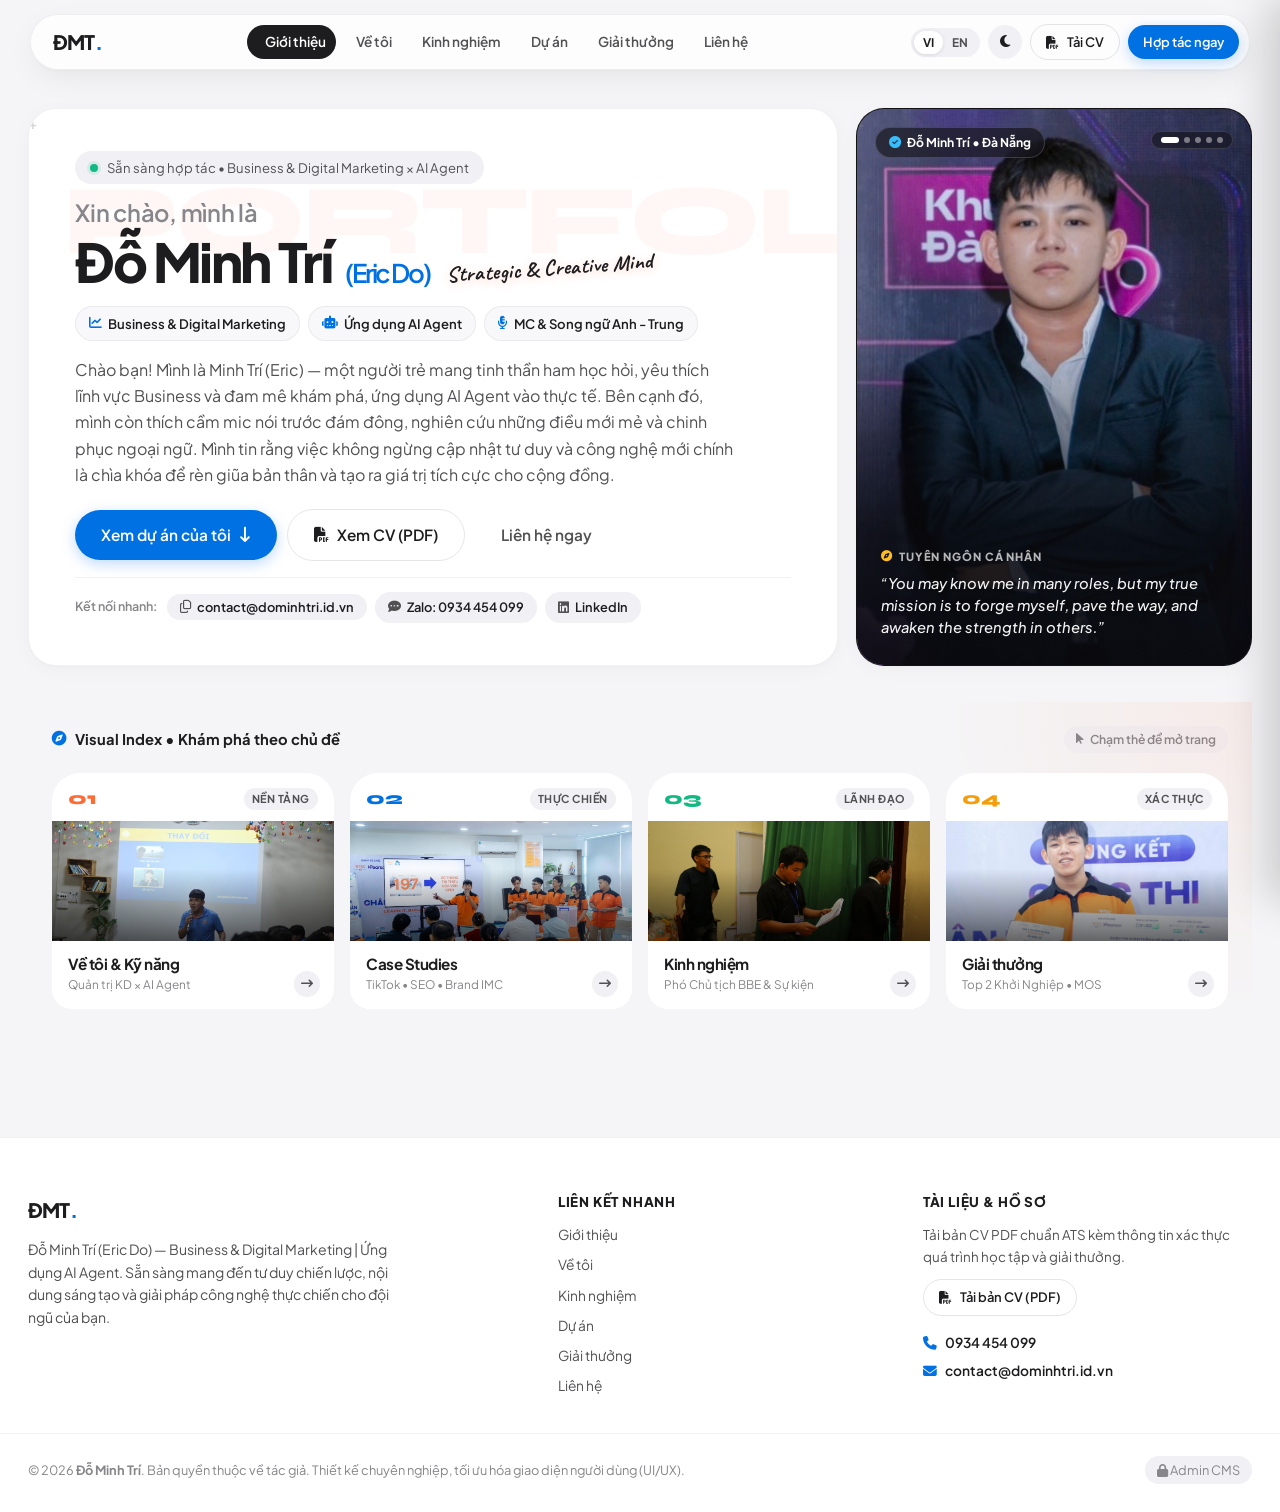
==== commit 5d13ce33: "fix: sua triet de cac nut va the tag dieu huong tren trang index (card 02, role tags, linkedin link)" ====
--- a/index.html
+++ b/index.html
@@ -193,9 +193,9 @@
           </div>
 
           <div class="role-badge-container">
-            <span class="role-tag"><i class="fa-solid fa-chart-line"></i> Business &amp; Digital Marketing</span>
-            <span class="role-tag"><i class="fa-solid fa-robot"></i> Ứng dụng AI Agent</span>
-            <span class="role-tag"><i class="fa-solid fa-microphone-lines"></i> MC &amp; Song ngữ Anh - Trung</span>
+            <a href="projects.html" class="role-tag" title="Xem các Case Studies Marketing thực chiến"><i class="fa-solid fa-chart-line"></i> Business &amp; Digital Marketing</a>
+            <a href="about.html" class="role-tag" title="Xem năng lực và công cụ ứng dụng AI Agent"><i class="fa-solid fa-robot"></i> Ứng dụng AI Agent</a>
+            <a href="about.html" class="role-tag" title="Xem kỹ năng MC và ngoại ngữ"><i class="fa-solid fa-microphone-lines"></i> MC &amp; Song ngữ Anh - Trung</a>
           </div>
 
           <p class="hero-description" data-i18n="hero.description">
@@ -226,7 +226,7 @@
               <i class="fa-solid fa-comment-dots"></i>
               <span id="hero-zalo-pill-text">Zalo: 0934 454 099</span>
             </a>
-            <a href="#contact" class="quick-connect-pill" id="hero-linkedin-link" onclick="handleHeroLinkedInClick(event)">
+            <a href="contact.html" class="quick-connect-pill" id="hero-linkedin-link" onclick="handleHeroLinkedInClick(event)">
               <i class="fa-brands fa-linkedin"></i>
               <span>LinkedIn</span>
             </a>
@@ -292,7 +292,7 @@
               <i class="fa-solid fa-compass text-primary-color"></i>
               <span class="chapter-eyebrow">Visual Index • Khám phá theo chủ đề</span>
             </div>
-            <span class="chapter-guide-tag"><i class="fa-solid fa-arrow-pointer"></i> Chạm thẻ chuyển đến mục</span>
+            <span class="chapter-guide-tag"><i class="fa-solid fa-arrow-pointer"></i> Chạm thẻ để mở trang</span>
           </div>
 
           <div class="chapter-pills-grid">
@@ -308,11 +308,11 @@
               <div class="arch-card-bottom">
                 <h4>Về tôi &amp; Kỹ năng</h4>
                 <p>Quản trị KD × AI Agent</p>
-                <span class="arch-arrow"><i class="fa-solid fa-arrow-down-long"></i></span>
-              </div>
-            </a>
-
-            <a href="#projects" class="chapter-arch-card" style="--card-accent: #0071e3;">
+                <span class="arch-arrow"><i class="fa-solid fa-arrow-right-long"></i></span>
+              </div>
+            </a>
+
+            <a href="projects.html" class="chapter-arch-card" style="--card-accent: #0071e3;">
               <div class="arch-card-top">
                 <span class="arch-num">02</span>
                 <span class="arch-badge">Thực chiến</span>
@@ -324,7 +324,7 @@
               <div class="arch-card-bottom">
                 <h4>Case Studies</h4>
                 <p>TikTok • SEO • Brand IMC</p>
-                <span class="arch-arrow"><i class="fa-solid fa-arrow-down-long"></i></span>
+                <span class="arch-arrow"><i class="fa-solid fa-arrow-right-long"></i></span>
               </div>
             </a>
 
@@ -340,7 +340,7 @@
               <div class="arch-card-bottom">
                 <h4>Kinh nghiệm</h4>
                 <p>Phó Chủ tịch BBE &amp; Sự kiện</p>
-                <span class="arch-arrow"><i class="fa-solid fa-arrow-down-long"></i></span>
+                <span class="arch-arrow"><i class="fa-solid fa-arrow-right-long"></i></span>
               </div>
             </a>
 
@@ -356,7 +356,7 @@
               <div class="arch-card-bottom">
                 <h4>Giải thưởng</h4>
                 <p>Top 2 Khởi Nghiệp • MOS</p>
-                <span class="arch-arrow"><i class="fa-solid fa-arrow-down-long"></i></span>
+                <span class="arch-arrow"><i class="fa-solid fa-arrow-right-long"></i></span>
               </div>
             </a>
           </div>
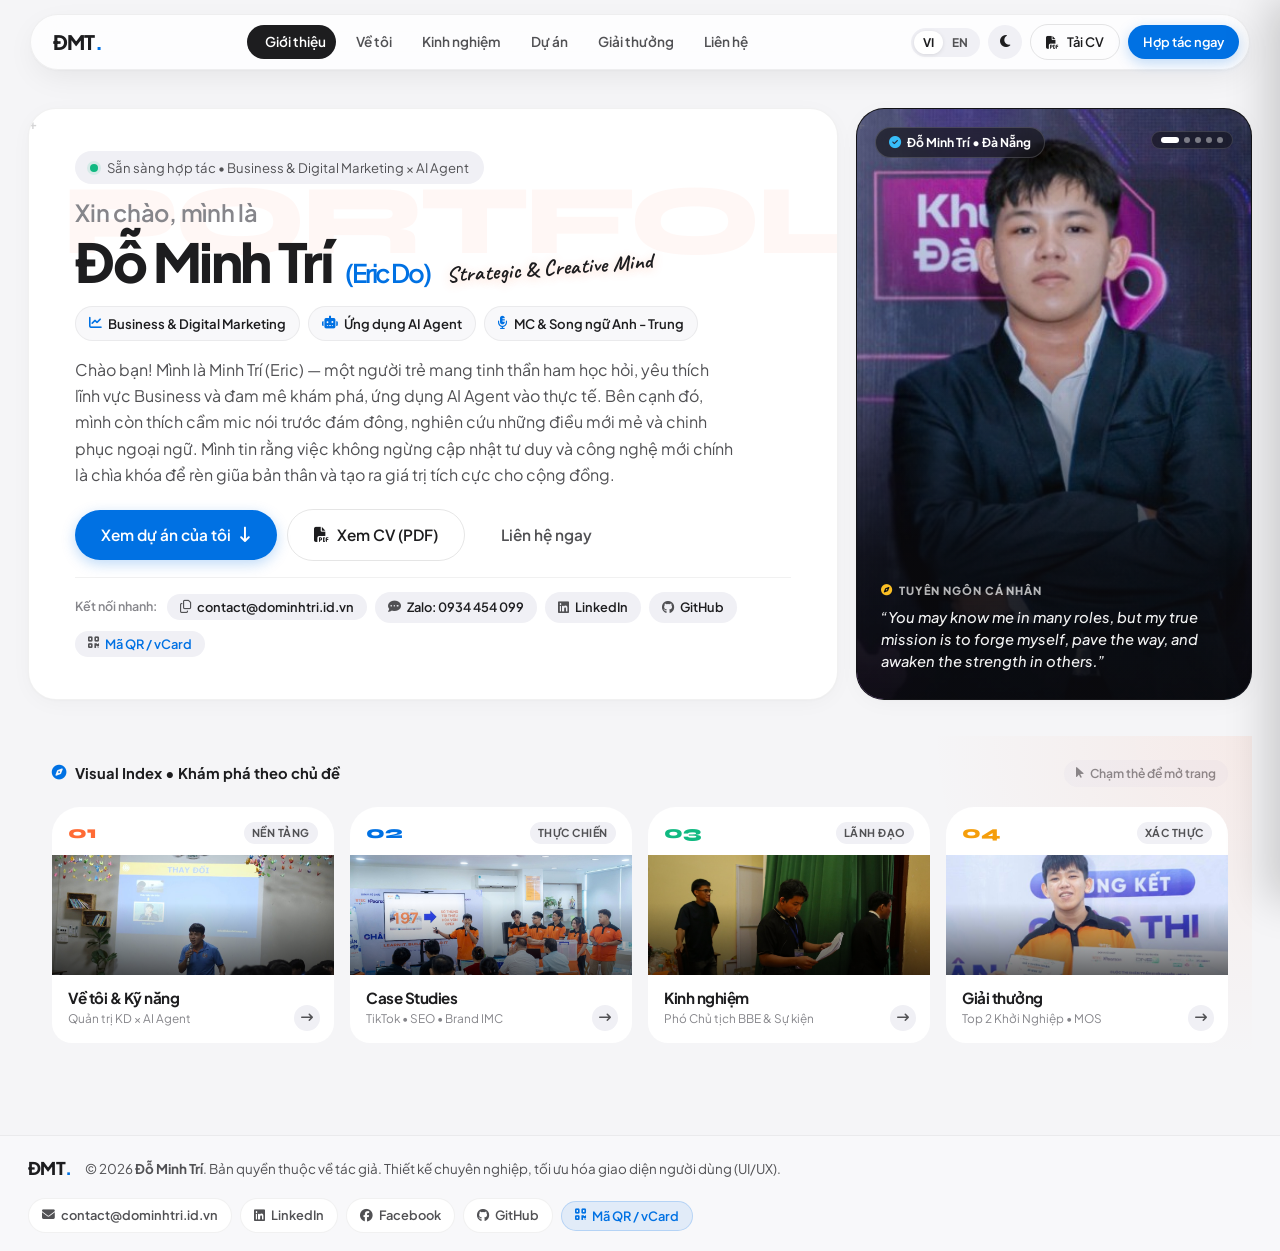
==== commit 9b1714df: "feat(v3): trien khai toan bo 8 nang cap UX/UI da trang, QR vCard that, dong bo About/Admin, i18n, PN" ====
--- a/index.html
+++ b/index.html
@@ -1,18 +1,24 @@
 <!DOCTYPE html>
 <html lang="vi">
 <head>
-<meta charset="UTF-8">
+  <meta charset="UTF-8">
   <meta name="viewport" content="width=device-width, initial-scale=1.0">
   <title>Đỗ Minh Trí | Business & Digital Marketing — Ứng dụng AI Agent</title>
   <meta name="description" content="Portfolio cá nhân của Đỗ Minh Trí (Eric Do) — Business & Digital Marketing, Ứng dụng AI Agent. Sinh viên BTEC FPT Đà Nẵng, Tốt nghiệp Xuất Sắc Digital Marketing, Á Quân Chân Trần Khởi Nghiệp Mùa 3.">
+  <link rel="canonical" href="https://dominhtri.id.vn/">
   <meta property="og:type" content="website">
+  <meta property="og:url" content="https://dominhtri.id.vn/">
+  <meta property="og:site_name" content="Đỗ Minh Trí (Eric Do) — Portfolio">
   <meta property="og:title" content="Đỗ Minh Trí | Business & Digital Marketing — Ứng dụng AI Agent">
-  <meta property="og:image" content="images/og-preview.svg">
+  <meta property="og:description" content="Portfolio cá nhân của Đỗ Minh Trí (Eric Do) — Business & Digital Marketing, Ứng dụng AI Agent. Sinh viên BTEC FPT Đà Nẵng, Tốt nghiệp Xuất Sắc Digital Marketing, Á Quân Chân Trần Khởi Nghiệp Mùa 3.">
+  <meta property="og:image" content="https://dominhtri.id.vn/images/og-preview.png">
+  <meta property="og:image:type" content="image/png">
   <meta property="og:image:width" content="1200">
   <meta property="og:image:height" content="630">
   <meta name="twitter:card" content="summary_large_image">
-  <meta name="twitter:title" content="Đỗ Minh Trí | Business &amp; Digital Marketing — Ứng dụng AI Agent">
-  <meta name="twitter:image" content="images/og-preview.svg">
+  <meta name="twitter:title" content="Đỗ Minh Trí | Business & Digital Marketing — Ứng dụng AI Agent">
+  <meta name="twitter:description" content="Portfolio cá nhân của Đỗ Minh Trí (Eric Do) — Business & Digital Marketing, Ứng dụng AI Agent. Sinh viên BTEC FPT Đà Nẵng, Tốt nghiệp Xuất Sắc Digital Marketing, Á Quân Chân Trần Khởi Nghiệp Mùa 3.">
+  <meta name="twitter:image" content="https://dominhtri.id.vn/images/og-preview.png">
   <link rel="icon" type="image/svg+xml" href="favicon.svg">
   <link rel="alternate icon" href="favicon.svg">
 
@@ -27,6 +33,11 @@
     "description": "Chuyên ngành Quản trị Kinh doanh & Digital Marketing, ứng dụng thực tế AI Agent vào tối ưu vận hành và chiến dịch đa kênh.",
     "url": "https://dominhtri.id.vn/",
     "image": "https://dominhtri.id.vn/avatar.jpg",
+    "sameAs": [
+      "https://www.linkedin.com/in/dominhtri2206",
+      "https://www.facebook.com/dominhtri2206",
+      "https://github.com/dominhtri2206-create"
+    ],
     "telephone": "+84-934-454-099",
     "email": "contact@dominhtri.id.vn",
     "address": {
@@ -45,14 +56,6 @@
       "Top 2 Chung kết Cuộc thi Chân Trần Khởi Nghiệp Mùa 3 (DNES & BTEC)",
       "Bán kết Toàn quốc Top 35 FPT Biz Talent 2025",
       "Tốt nghiệp Xuất Sắc chuyên ngành Digital Marketing"
-    ],
-    "knowsAbout": [
-      "AI Agent Applications",
-      "Digital Marketing",
-      "Integrated Marketing Campaign (IMC)",
-      "Short-form Video Production",
-      "Market Research & SEO",
-      "Public Speaking"
     ]
   }
   </script>
@@ -68,7 +71,7 @@
     })();
   </script>
 
-  <!-- Single Unified Typography: Plus Jakarta Sans -->
+  <!-- Typography: Plus Jakarta Sans + Syne + Caveat -->
   <link rel="preconnect" href="https://fonts.googleapis.com">
   <link rel="preconnect" href="https://fonts.gstatic.com" crossorigin>
   <link href="https://fonts.googleapis.com/css2?family=Caveat:wght@600;700&family=Plus+Jakarta+Sans:ital,wght@0,400;0,500;0,600;0,700;0,800;1,500&family=Syne:wght@700;800;900&display=swap" rel="stylesheet">
@@ -79,10 +82,9 @@
   <!-- Main Stylesheet -->
   <link rel="stylesheet" href="style.css">
 </head>
-<body>
+<body class="home-one-screen">
   <!-- Scroll Progress -->
   <div id="scroll-progress" class="scroll-progress"></div>
-
 
   <!-- ==================== 1. CLEAN FLOATING NAVBAR + SLIDING PILL ==================== -->
   <header class="site-header" id="header">
@@ -91,7 +93,6 @@
         <span class="logo-accent">ĐMT</span><span class="logo-dot">.</span>
       </a>
 
-      <!-- Clean 6-Item Text-Only Menu + Sliding Pill -->
       <ul class="nav-menu" id="nav-menu">
         <div class="nav-sliding-pill" id="nav-sliding-pill"></div>
         <li class="nav-item"><a href="index.html" class="nav-link active" data-i18n="nav.home">Giới thiệu</a></li>
@@ -112,7 +113,7 @@
           <i class="fa-solid fa-moon" id="theme-toggle-icon"></i>
         </button>
 
-        <a href="CV_DoMinhTri.pdf" target="_blank" class="btn btn-sm btn-outline nav-cv-btn cv-dynamic-link" download="CV_DoMinhTri.pdf">
+        <a href="CV_DoMinhTri.pdf" target="_blank" class="btn btn-sm btn-outline nav-cv-btn cv-dynamic-link" onclick="handleCvViewClick(event)">
           <i class="fa-solid fa-file-pdf"></i> <span data-i18n="nav.cv">Tải CV</span>
         </a>
         <a href="contact.html" class="btn btn-sm btn-primary nav-contact-btn">
@@ -151,14 +152,17 @@
 
     <ul class="mobile-menu-links">
       <li><a href="index.html" class="mobile-link active"><i class="fa-solid fa-house"></i> <span data-i18n="nav.home">Giới thiệu</span></a></li>
-      <li><a href="about.html" class="mobile-link "><i class="fa-solid fa-user"></i> <span data-i18n="nav.about">Về tôi &amp; Kỹ năng</span></a></li>
-      <li><a href="experience.html" class="mobile-link "><i class="fa-solid fa-briefcase"></i> <span data-i18n="nav.experience">Kinh nghiệm &amp; Hoạt động</span></a></li>
-      <li><a href="projects.html" class="mobile-link "><i class="fa-solid fa-layer-group"></i> <span data-i18n="nav.projects">Dự án tiêu biểu</span></a></li>
-      <li><a href="awards.html" class="mobile-link "><i class="fa-solid fa-trophy"></i> <span data-i18n="v2.nav_awards">Giải thưởng &amp; Chứng chỉ</span></a></li>
+      <li><a href="about.html" class="mobile-link "><i class="fa-solid fa-user"></i> <span data-i18n="bc.about">Về tôi &amp; Kỹ năng</span></a></li>
+      <li><a href="experience.html" class="mobile-link "><i class="fa-solid fa-briefcase"></i> <span data-i18n="bc.experience">Kinh nghiệm &amp; Hoạt động</span></a></li>
+      <li><a href="projects.html" class="mobile-link "><i class="fa-solid fa-layer-group"></i> <span data-i18n="bc.projects">Dự án tiêu biểu</span></a></li>
+      <li><a href="awards.html" class="mobile-link "><i class="fa-solid fa-trophy"></i> <span data-i18n="bc.awards">Giải thưởng &amp; Chứng chỉ</span></a></li>
       <li><a href="contact.html" class="mobile-link "><i class="fa-solid fa-paper-plane"></i> <span data-i18n="nav.contact">Liên hệ</span></a></li>
     </ul>
 
     <div class="drawer-footer">
+      <button type="button" class="btn btn-outline w-100 mb-2" onclick="closeDrawerSafe(); openBusinessCardModal();">
+        <i class="fa-solid fa-qrcode"></i> <span data-i18n="qr.btn_open_card">Danh thiếp QR (.vcf)</span>
+      </button>
       <a href="CV_DoMinhTri.pdf" target="_blank" class="btn btn-outline w-100 mb-2 cv-dynamic-link" download="CV_DoMinhTri.pdf">
         <i class="fa-solid fa-file-pdf"></i> <span data-i18n="nav.cv">Tải CV (PDF)</span>
       </a>
@@ -168,9 +172,8 @@
     </div>
   </aside>
 
-
   <main>
-<!-- ==================== 2. HERO ASYMMETRIC BENTO + EDITORIAL PORTRAIT ==================== -->
+    <!-- ==================== 2. HERO ASYMMETRIC BENTO + EDITORIAL PORTRAIT ==================== -->
     <section class="hero-section" id="hero">
       <div class="container hero-container">
         <!-- Left 8-Col Bento Card -->
@@ -207,7 +210,7 @@
               <span data-i18n="hero.cta_projects">Xem dự án thực chiến</span>
               <i class="fa-solid fa-arrow-down-long"></i>
             </a>
-            <a href="CV_DoMinhTri.pdf" target="_blank" class="btn btn-outline btn-lg cv-dynamic-link">
+            <a href="CV_DoMinhTri.pdf" target="_blank" class="btn btn-outline btn-lg cv-dynamic-link" onclick="handleCvViewClick(event)">
               <i class="fa-solid fa-file-pdf"></i>
               <span data-i18n="hero.cta_cv">Xem CV (PDF)</span>
             </a>
@@ -226,10 +229,18 @@
               <i class="fa-solid fa-comment-dots"></i>
               <span id="hero-zalo-pill-text">Zalo: 0934 454 099</span>
             </a>
-            <a href="contact.html" class="quick-connect-pill" id="hero-linkedin-link" onclick="handleHeroLinkedInClick(event)">
+            <a href="https://www.linkedin.com/in/dominhtri2206" target="_blank" rel="noopener noreferrer" class="quick-connect-pill dyn-linkedin-link" id="hero-linkedin-link">
               <i class="fa-brands fa-linkedin"></i>
               <span>LinkedIn</span>
             </a>
+            <a href="https://github.com/dominhtri2206-create" target="_blank" rel="noopener noreferrer" class="quick-connect-pill dyn-github-link">
+              <i class="fa-brands fa-github"></i>
+              <span>GitHub</span>
+            </a>
+            <button type="button" class="quick-connect-pill" onclick="openBusinessCardModal()" style="border-color: rgba(0, 113, 227, 0.28); color: var(--accent-apple);">
+              <i class="fa-solid fa-qrcode"></i>
+              <span data-i18n="qr.pill_label">Mã QR / vCard</span>
+            </button>
           </div>
         </div>
 
@@ -290,24 +301,24 @@
           <div class="chapter-guide-header">
             <div class="chapter-guide-title">
               <i class="fa-solid fa-compass text-primary-color"></i>
-              <span class="chapter-eyebrow">Visual Index • Khám phá theo chủ đề</span>
+              <span class="chapter-eyebrow" data-i18n="v2.vi_eyebrow">Visual Index • Khám phá theo chủ đề</span>
             </div>
-            <span class="chapter-guide-tag"><i class="fa-solid fa-arrow-pointer"></i> Chạm thẻ để mở trang</span>
+            <span class="chapter-guide-tag"><i class="fa-solid fa-arrow-pointer"></i> <span data-i18n="v2.vi_hint">Chạm thẻ để mở trang</span></span>
           </div>
 
           <div class="chapter-pills-grid">
             <a href="about.html" class="chapter-arch-card" style="--card-accent: #ff6b35;">
               <div class="arch-card-top">
                 <span class="arch-num">01</span>
-                <span class="arch-badge">Nền tảng</span>
+                <span class="arch-badge" data-i18n="v2.c1_badge">Nền tảng</span>
               </div>
               <div class="arch-card-preview">
                 <img src="images/hero-speaker.jpg" alt="Về tôi & Học vấn" onerror="this.src='avatar.jpg'">
                 <div class="arch-overlay-tint"></div>
               </div>
               <div class="arch-card-bottom">
-                <h4>Về tôi &amp; Kỹ năng</h4>
-                <p>Quản trị KD × AI Agent</p>
+                <h4 data-i18n="v2.c1_title">Về tôi &amp; Kỹ năng</h4>
+                <p data-i18n="v2.c1_sub">Quản trị KD × AI Agent</p>
                 <span class="arch-arrow"><i class="fa-solid fa-arrow-right-long"></i></span>
               </div>
             </a>
@@ -315,15 +326,15 @@
             <a href="projects.html" class="chapter-arch-card" style="--card-accent: #0071e3;">
               <div class="arch-card-top">
                 <span class="arch-num">02</span>
-                <span class="arch-badge">Thực chiến</span>
+                <span class="arch-badge" data-i18n="v2.c2_badge">Thực chiến</span>
               </div>
               <div class="arch-card-preview">
                 <img src="images/hero-pitching.jpg" alt="Case Studies Dự án" onerror="this.src='avatar.jpg'">
                 <div class="arch-overlay-tint"></div>
               </div>
               <div class="arch-card-bottom">
-                <h4>Case Studies</h4>
-                <p>TikTok • SEO • Brand IMC</p>
+                <h4 data-i18n="v2.c2_title">Case Studies</h4>
+                <p data-i18n="v2.c2_sub">TikTok • SEO • Brand IMC</p>
                 <span class="arch-arrow"><i class="fa-solid fa-arrow-right-long"></i></span>
               </div>
             </a>
@@ -331,15 +342,15 @@
             <a href="experience.html" class="chapter-arch-card" style="--card-accent: #10b981;">
               <div class="arch-card-top">
                 <span class="arch-num">03</span>
-                <span class="arch-badge">Lãnh đạo</span>
+                <span class="arch-badge" data-i18n="v2.c3_badge">Lãnh đạo</span>
               </div>
               <div class="arch-card-preview">
                 <img src="images/hero-event.jpg" alt="Kinh nghiệm thực tế" onerror="this.src='avatar.jpg'">
                 <div class="arch-overlay-tint"></div>
               </div>
               <div class="arch-card-bottom">
-                <h4>Kinh nghiệm</h4>
-                <p>Phó Chủ tịch BBE &amp; Sự kiện</p>
+                <h4 data-i18n="v2.c3_title">Kinh nghiệm</h4>
+                <p data-i18n="v2.c3_sub">Phó Chủ tịch BBE &amp; Sự kiện</p>
                 <span class="arch-arrow"><i class="fa-solid fa-arrow-right-long"></i></span>
               </div>
             </a>
@@ -347,72 +358,50 @@
             <a href="awards.html" class="chapter-arch-card" style="--card-accent: #f59e0b;">
               <div class="arch-card-top">
                 <span class="arch-num">04</span>
-                <span class="arch-badge">Xác thực</span>
+                <span class="arch-badge" data-i18n="v2.c4_badge">Xác thực</span>
               </div>
               <div class="arch-card-preview">
                 <img src="images/hero-award.jpg" alt="Giải thưởng & Bằng khen" onerror="this.src='avatar.jpg'">
                 <div class="arch-overlay-tint"></div>
               </div>
               <div class="arch-card-bottom">
-                <h4>Giải thưởng</h4>
-                <p>Top 2 Khởi Nghiệp • MOS</p>
+                <h4 data-i18n="v2.c4_title">Giải thưởng</h4>
+                <p data-i18n="v2.c4_sub">Top 2 Khởi Nghiệp • MOS</p>
                 <span class="arch-arrow"><i class="fa-solid fa-arrow-right-long"></i></span>
               </div>
             </a>
           </div>
         </div>
-</div>
+      </div>
     </section>
-
-    
   </main>
 
-
-  <!-- ==================== FOOTER ==================== -->
-  <footer class="site-footer">
-    <div class="container footer-container">
-      <div>
+  <!-- ==================== MINIMALIST ONE-LINE HOME FOOTER ==================== -->
+  <footer class="site-footer home-minimal-footer">
+    <div class="container home-minimal-footer-inner">
+      <div class="home-minimal-left">
         <a href="index.html" class="brand-logo"><span>ĐMT</span><span class="logo-dot">.</span></a>
-        <p class="footer-bio" data-i18n="footer.bio">
-          Đỗ Minh Trí (Eric Do) — Business &amp; Digital Marketing | Ứng dụng AI Agent. Sẵn sàng mang đến tư duy chiến lược, nội dung sáng tạo và giải pháp công nghệ thực chiến cho đội ngũ của bạn.
-        </p>
-      </div>
-
-      <div>
-        <h4 class="footer-heading" data-i18n="footer.quick_links">Điều hướng trang</h4>
-        <ul class="footer-links">
-          <li><a href="index.html" data-i18n="nav.home">Giới thiệu (Trang chủ)</a></li>
-          <li><a href="about.html" data-i18n="nav.about">Về tôi &amp; Kỹ năng</a></li>
-          <li><a href="experience.html" data-i18n="nav.experience">Kinh nghiệm &amp; Hoạt động</a></li>
-          <li><a href="projects.html" data-i18n="nav.projects">Dự án tiêu biểu</a></li>
-          <li><a href="awards.html" data-i18n="v2.nav_awards">Giải thưởng &amp; Chứng chỉ</a></li>
-          <li><a href="contact.html" data-i18n="nav.contact">Liên hệ &amp; Hợp tác</a></li>
-        </ul>
-      </div>
-
-      <div>
-        <h4 class="footer-heading" data-i18n="footer.docs_title">Hồ sơ năng lực</h4>
-        <p class="footer-cv-desc" data-i18n="footer.cv_desc">Tải bản CV PDF chuẩn ATS kèm thông tin xác thực quá trình học tập và giải thưởng.</p>
-        <a href="CV_DoMinhTri.pdf" target="_blank" class="btn btn-outline btn-sm mb-3 cv-dynamic-link" download="CV_DoMinhTri.pdf">
-          <i class="fa-solid fa-file-pdf"></i> <span data-i18n="footer.download_cv">Tải bản CV (PDF)</span>
+        <span data-i18n="footer.copyright">© 2026 <strong>Đỗ Minh Trí</strong>. Bản quyền thuộc về tác giả.</span>
+      </div>
+      <div class="home-minimal-links">
+        <a href="mailto:contact@dominhtri.id.vn" class="minimal-pill-link">
+          <i class="fa-solid fa-envelope"></i> <span>contact@dominhtri.id.vn</span>
         </a>
-        <div class="footer-contact-direct">
-          <p><i class="fa-solid fa-phone"></i> 0934 454 099</p>
-          <p><i class="fa-solid fa-envelope"></i> contact@dominhtri.id.vn</p>
-        </div>
-      </div>
-    </div>
-
-    <div class="footer-bottom">
-      <div class="container footer-bottom-content">
-        <p data-i18n="footer.copyright">© 2026 <strong>Đỗ Minh Trí</strong>. Bản quyền thuộc về tác giả.</p>
-        <div style="display: flex; gap: 16px; align-items: center;">
-          <a href="admin.html" class="admin-cms-link" style="padding: 4px 12px; border-radius: 999px; background: var(--bg-pill);"><i class="fa-solid fa-lock"></i> Admin CMS</a>
-        </div>
+        <a href="https://www.linkedin.com/in/dominhtri2206" target="_blank" rel="noopener noreferrer" class="minimal-pill-link dyn-linkedin-link">
+          <i class="fa-brands fa-linkedin"></i> <span>LinkedIn</span>
+        </a>
+        <a href="https://www.facebook.com/dominhtri2206" target="_blank" rel="noopener noreferrer" class="minimal-pill-link dyn-facebook-link">
+          <i class="fa-brands fa-facebook"></i> <span>Facebook</span>
+        </a>
+        <a href="https://github.com/dominhtri2206-create" target="_blank" rel="noopener noreferrer" class="minimal-pill-link dyn-github-link">
+          <i class="fa-brands fa-github"></i> <span>GitHub</span>
+        </a>
+        <button type="button" class="minimal-pill-link minimal-pill-qr" onclick="openBusinessCardModal()">
+          <i class="fa-solid fa-qrcode"></i> <span data-i18n="qr.pill_label">Mã QR / vCard</span>
+        </button>
       </div>
     </div>
   </footer>
-
   <!-- Mobile Floating Quick Dock (#10) -->
   <div class="mobile-floating-dock" id="mobile-floating-dock">
     <a href="https://zalo.me/0934454099" target="_blank" rel="noopener noreferrer" class="dock-action-btn dock-zalo">
@@ -428,7 +417,6 @@
   <button id="back-to-top" class="back-to-top-btn" aria-label="Lên đầu trang">
     <i class="fa-solid fa-arrow-up"></i>
   </button>
-
 
   <!-- ==================== MODALS & LIGHTBOX ==================== -->
   <div class="modal-backdrop" id="project-modal-backdrop" onclick="closeProjectModal()"></div>
@@ -475,89 +463,367 @@
 
   <div id="toast-container" class="toast-container"></div>
 
-  <!-- Core Portfolio Engine (Shared Data, Modals, i18n, Theme, Analytics) -->
-  <script src="script.js"></script>
-  <!-- V2 UI Upgrade Engine (Sliding Pill, Device Mockup Cards, Asymmetric Awards Bento, Spotlight & Mobile Dock) -->
-  <script src="v2-engine.js"></script>
-
-  <!-- ==================== DIGITAL BUSINESS CARD & VCARD MODAL ==================== -->
+  <!-- ==================== DIGITAL BUSINESS CARD & REAL SCANNABLE QR MODAL ==================== -->
   <div class="modal-backdrop" id="business-card-backdrop" onclick="closeBusinessCardModal()"></div>
   <div class="vcard-modal-box" id="business-card-modal" role="dialog" aria-modal="true">
     <button class="modal-close-btn" onclick="closeBusinessCardModal()" aria-label="Đóng"><i class="fa-solid fa-xmark"></i></button>
     <div class="vcard-modal-content">
       <div class="vcard-header-badge">
         <span class="live-status-dot"></span>
-        <span>Danh Thiếp Số • Verified Card</span>
+        <span data-i18n="qr.modal_badge">Danh Thiếp Số • Verified Card</span>
       </div>
       <div class="vcard-user-info">
         <img src="avatar.jpg" alt="Đỗ Minh Trí" class="vcard-avatar" onerror="this.src='CV.png'">
         <h3 class="vcard-name">Đỗ Minh Trí <span class="vcard-alias">(Eric Do)</span></h3>
         <p class="vcard-title">Business &amp; Digital Marketing | AI Agent Solutions</p>
-        <p class="vcard-org"><i class="fa-solid fa-building-columns"></i> BTEC FPT Đà Nẵng</p>
+        <p class="vcard-org"><i class="fa-solid fa-globe"></i> dominhtri.id.vn • Đà Nẵng, Việt Nam</p>
       </div>
 
       <div class="vcard-qr-box">
-        <svg class="vcard-qr-svg" viewBox="0 0 100 100" width="160" height="160" aria-label="QR Code kết nối">
-          <rect width="100" height="100" fill="#ffffff" rx="8"/>
-          <rect x="10" y="10" width="24" height="24" fill="#0f172a" rx="4"/>
-          <rect x="14" y="14" width="16" height="16" fill="#ffffff" rx="2"/>
-          <rect x="18" y="18" width="8" height="8" fill="#ff6b35" rx="1"/>
-
-          <rect x="66" y="10" width="24" height="24" fill="#0f172a" rx="4"/>
-          <rect x="70" y="14" width="16" height="16" fill="#ffffff" rx="2"/>
-          <rect x="74" y="18" width="8" height="8" fill="#ff6b35" rx="1"/>
-
-          <rect x="10" y="66" width="24" height="24" fill="#0f172a" rx="4"/>
-          <rect x="14" y="70" width="16" height="16" fill="#ffffff" rx="2"/>
-          <rect x="18" y="74" width="8" height="8" fill="#ff6b35" rx="1"/>
-
-          <circle cx="42" cy="18" r="2.5" fill="#0f172a"/>
-          <circle cx="50" cy="18" r="2.5" fill="#0f172a"/>
-          <circle cx="58" cy="18" r="2.5" fill="#0f172a"/>
-
-          <circle cx="42" cy="26" r="2.5" fill="#0f172a"/>
-          <circle cx="58" cy="26" r="2.5" fill="#0f172a"/>
-
-          <circle cx="18" cy="42" r="2.5" fill="#0f172a"/>
-          <circle cx="26" cy="42" r="2.5" fill="#0f172a"/>
-          <circle cx="34" cy="42" r="2.5" fill="#0f172a"/>
-          <circle cx="46" cy="42" r="3.5" fill="#ff6b35"/>
-          <circle cx="54" cy="42" r="2.5" fill="#0f172a"/>
-          <circle cx="66" cy="42" r="2.5" fill="#0f172a"/>
-          <circle cx="78" cy="42" r="2.5" fill="#0f172a"/>
-
-          <circle cx="18" cy="50" r="2.5" fill="#0f172a"/>
-          <circle cx="38" cy="50" r="2.5" fill="#0f172a"/>
-          <circle cx="50" cy="50" r="4" fill="#0f172a"/>
-          <circle cx="62" cy="50" r="2.5" fill="#0f172a"/>
-          <circle cx="82" cy="50" r="2.5" fill="#0f172a"/>
-
-          <circle cx="26" cy="58" r="2.5" fill="#0f172a"/>
-          <circle cx="42" cy="58" r="2.5" fill="#0f172a"/>
-          <circle cx="54" cy="58" r="3" fill="#ff6b35"/>
-          <circle cx="70" cy="58" r="2.5" fill="#0f172a"/>
-
-          <circle cx="42" cy="68" r="2.5" fill="#0f172a"/>
-          <circle cx="50" cy="68" r="2.5" fill="#0f172a"/>
-          <circle cx="62" cy="68" r="2.5" fill="#0f172a"/>
-          <circle cx="78" cy="68" r="2.5" fill="#0f172a"/>
-
-          <circle cx="46" cy="78" r="2.5" fill="#0f172a"/>
-          <circle cx="58" cy="78" r="2.5" fill="#0f172a"/>
-          <circle cx="70" cy="78" r="2.5" fill="#0f172a"/>
-          <circle cx="82" cy="78" r="2.5" fill="#0f172a"/>
+        <svg class="vcard-qr-svg" viewBox="0 0 31 31" width="168" height="168" shape-rendering="geometricPrecision" aria-label="QR Code https://dominhtri.id.vn/">
+          <rect width="31" height="31" fill="#ffffff" rx="2.2"/>
+          <rect x="3" y="3" width="1" height="1" rx="0.18" fill="#0f172a"/>
+          <rect x="4" y="3" width="1" height="1" rx="0.18" fill="#0f172a"/>
+          <rect x="5" y="3" width="1" height="1" rx="0.18" fill="#0f172a"/>
+          <rect x="6" y="3" width="1" height="1" rx="0.18" fill="#0f172a"/>
+          <rect x="7" y="3" width="1" height="1" rx="0.18" fill="#0f172a"/>
+          <rect x="8" y="3" width="1" height="1" rx="0.18" fill="#0f172a"/>
+          <rect x="9" y="3" width="1" height="1" rx="0.18" fill="#0f172a"/>
+          <rect x="13" y="3" width="1" height="1" rx="0.18" fill="#0f172a"/>
+          <rect x="16" y="3" width="1" height="1" rx="0.18" fill="#0f172a"/>
+          <rect x="17" y="3" width="1" height="1" rx="0.18" fill="#0f172a"/>
+          <rect x="18" y="3" width="1" height="1" rx="0.18" fill="#0f172a"/>
+          <rect x="19" y="3" width="1" height="1" rx="0.18" fill="#0f172a"/>
+          <rect x="21" y="3" width="1" height="1" rx="0.18" fill="#0f172a"/>
+          <rect x="22" y="3" width="1" height="1" rx="0.18" fill="#0f172a"/>
+          <rect x="23" y="3" width="1" height="1" rx="0.18" fill="#0f172a"/>
+          <rect x="24" y="3" width="1" height="1" rx="0.18" fill="#0f172a"/>
+          <rect x="25" y="3" width="1" height="1" rx="0.18" fill="#0f172a"/>
+          <rect x="26" y="3" width="1" height="1" rx="0.18" fill="#0f172a"/>
+          <rect x="27" y="3" width="1" height="1" rx="0.18" fill="#0f172a"/>
+          <rect x="3" y="4" width="1" height="1" rx="0.18" fill="#0f172a"/>
+          <rect x="9" y="4" width="1" height="1" rx="0.18" fill="#0f172a"/>
+          <rect x="12" y="4" width="1" height="1" rx="0.18" fill="#0f172a"/>
+          <rect x="17" y="4" width="1" height="1" rx="0.18" fill="#0f172a"/>
+          <rect x="18" y="4" width="1" height="1" rx="0.18" fill="#0f172a"/>
+          <rect x="19" y="4" width="1" height="1" rx="0.18" fill="#0f172a"/>
+          <rect x="21" y="4" width="1" height="1" rx="0.18" fill="#0f172a"/>
+          <rect x="27" y="4" width="1" height="1" rx="0.18" fill="#0f172a"/>
+          <rect x="3" y="5" width="1" height="1" rx="0.18" fill="#0f172a"/>
+          <rect x="5" y="5" width="1" height="1" rx="0.18" fill="#ff6b35"/>
+          <rect x="6" y="5" width="1" height="1" rx="0.18" fill="#ff6b35"/>
+          <rect x="7" y="5" width="1" height="1" rx="0.18" fill="#ff6b35"/>
+          <rect x="9" y="5" width="1" height="1" rx="0.18" fill="#0f172a"/>
+          <rect x="11" y="5" width="1" height="1" rx="0.18" fill="#0f172a"/>
+          <rect x="14" y="5" width="1" height="1" rx="0.18" fill="#0f172a"/>
+          <rect x="17" y="5" width="1" height="1" rx="0.18" fill="#0f172a"/>
+          <rect x="19" y="5" width="1" height="1" rx="0.18" fill="#0f172a"/>
+          <rect x="21" y="5" width="1" height="1" rx="0.18" fill="#0f172a"/>
+          <rect x="23" y="5" width="1" height="1" rx="0.18" fill="#ff6b35"/>
+          <rect x="24" y="5" width="1" height="1" rx="0.18" fill="#ff6b35"/>
+          <rect x="25" y="5" width="1" height="1" rx="0.18" fill="#ff6b35"/>
+          <rect x="27" y="5" width="1" height="1" rx="0.18" fill="#0f172a"/>
+          <rect x="3" y="6" width="1" height="1" rx="0.18" fill="#0f172a"/>
+          <rect x="5" y="6" width="1" height="1" rx="0.18" fill="#ff6b35"/>
+          <rect x="6" y="6" width="1" height="1" rx="0.18" fill="#ff6b35"/>
+          <rect x="7" y="6" width="1" height="1" rx="0.18" fill="#ff6b35"/>
+          <rect x="9" y="6" width="1" height="1" rx="0.18" fill="#0f172a"/>
+          <rect x="12" y="6" width="1" height="1" rx="0.18" fill="#0f172a"/>
+          <rect x="15" y="6" width="1" height="1" rx="0.18" fill="#0f172a"/>
+          <rect x="17" y="6" width="1" height="1" rx="0.18" fill="#0f172a"/>
+          <rect x="21" y="6" width="1" height="1" rx="0.18" fill="#0f172a"/>
+          <rect x="23" y="6" width="1" height="1" rx="0.18" fill="#ff6b35"/>
+          <rect x="24" y="6" width="1" height="1" rx="0.18" fill="#ff6b35"/>
+          <rect x="25" y="6" width="1" height="1" rx="0.18" fill="#ff6b35"/>
+          <rect x="27" y="6" width="1" height="1" rx="0.18" fill="#0f172a"/>
+          <rect x="3" y="7" width="1" height="1" rx="0.18" fill="#0f172a"/>
+          <rect x="5" y="7" width="1" height="1" rx="0.18" fill="#ff6b35"/>
+          <rect x="6" y="7" width="1" height="1" rx="0.18" fill="#ff6b35"/>
+          <rect x="7" y="7" width="1" height="1" rx="0.18" fill="#ff6b35"/>
+          <rect x="9" y="7" width="1" height="1" rx="0.18" fill="#0f172a"/>
+          <rect x="12" y="7" width="1" height="1" rx="0.18" fill="#0f172a"/>
+          <rect x="15" y="7" width="1" height="1" rx="0.18" fill="#0f172a"/>
+          <rect x="16" y="7" width="1" height="1" rx="0.18" fill="#0f172a"/>
+          <rect x="17" y="7" width="1" height="1" rx="0.18" fill="#0f172a"/>
+          <rect x="18" y="7" width="1" height="1" rx="0.18" fill="#0f172a"/>
+          <rect x="21" y="7" width="1" height="1" rx="0.18" fill="#0f172a"/>
+          <rect x="23" y="7" width="1" height="1" rx="0.18" fill="#ff6b35"/>
+          <rect x="24" y="7" width="1" height="1" rx="0.18" fill="#ff6b35"/>
+          <rect x="25" y="7" width="1" height="1" rx="0.18" fill="#ff6b35"/>
+          <rect x="27" y="7" width="1" height="1" rx="0.18" fill="#0f172a"/>
+          <rect x="3" y="8" width="1" height="1" rx="0.18" fill="#0f172a"/>
+          <rect x="9" y="8" width="1" height="1" rx="0.18" fill="#0f172a"/>
+          <rect x="13" y="8" width="1" height="1" rx="0.18" fill="#0f172a"/>
+          <rect x="14" y="8" width="1" height="1" rx="0.18" fill="#0f172a"/>
+          <rect x="15" y="8" width="1" height="1" rx="0.18" fill="#0f172a"/>
+          <rect x="16" y="8" width="1" height="1" rx="0.18" fill="#0f172a"/>
+          <rect x="18" y="8" width="1" height="1" rx="0.18" fill="#0f172a"/>
+          <rect x="21" y="8" width="1" height="1" rx="0.18" fill="#0f172a"/>
+          <rect x="27" y="8" width="1" height="1" rx="0.18" fill="#0f172a"/>
+          <rect x="3" y="9" width="1" height="1" rx="0.18" fill="#0f172a"/>
+          <rect x="4" y="9" width="1" height="1" rx="0.18" fill="#0f172a"/>
+          <rect x="5" y="9" width="1" height="1" rx="0.18" fill="#0f172a"/>
+          <rect x="6" y="9" width="1" height="1" rx="0.18" fill="#0f172a"/>
+          <rect x="7" y="9" width="1" height="1" rx="0.18" fill="#0f172a"/>
+          <rect x="8" y="9" width="1" height="1" rx="0.18" fill="#0f172a"/>
+          <rect x="9" y="9" width="1" height="1" rx="0.18" fill="#0f172a"/>
+          <rect x="11" y="9" width="1" height="1" rx="0.18" fill="#0f172a"/>
+          <rect x="13" y="9" width="1" height="1" rx="0.18" fill="#0f172a"/>
+          <rect x="15" y="9" width="1" height="1" rx="0.18" fill="#0f172a"/>
+          <rect x="17" y="9" width="1" height="1" rx="0.18" fill="#0f172a"/>
+          <rect x="19" y="9" width="1" height="1" rx="0.18" fill="#0f172a"/>
+          <rect x="21" y="9" width="1" height="1" rx="0.18" fill="#0f172a"/>
+          <rect x="22" y="9" width="1" height="1" rx="0.18" fill="#0f172a"/>
+          <rect x="23" y="9" width="1" height="1" rx="0.18" fill="#0f172a"/>
+          <rect x="24" y="9" width="1" height="1" rx="0.18" fill="#0f172a"/>
+          <rect x="25" y="9" width="1" height="1" rx="0.18" fill="#0f172a"/>
+          <rect x="26" y="9" width="1" height="1" rx="0.18" fill="#0f172a"/>
+          <rect x="27" y="9" width="1" height="1" rx="0.18" fill="#0f172a"/>
+          <rect x="11" y="10" width="1" height="1" rx="0.18" fill="#0f172a"/>
+          <rect x="14" y="10" width="1" height="1" rx="0.18" fill="#0f172a"/>
+          <rect x="16" y="10" width="1" height="1" rx="0.18" fill="#0f172a"/>
+          <rect x="17" y="10" width="1" height="1" rx="0.18" fill="#0f172a"/>
+          <rect x="3" y="11" width="1" height="1" rx="0.18" fill="#0f172a"/>
+          <rect x="4" y="11" width="1" height="1" rx="0.18" fill="#0f172a"/>
+          <rect x="5" y="11" width="1" height="1" rx="0.18" fill="#0f172a"/>
+          <rect x="7" y="11" width="1" height="1" rx="0.18" fill="#0f172a"/>
+          <rect x="8" y="11" width="1" height="1" rx="0.18" fill="#0f172a"/>
+          <rect x="9" y="11" width="1" height="1" rx="0.18" fill="#0f172a"/>
+          <rect x="10" y="11" width="1" height="1" rx="0.18" fill="#0f172a"/>
+          <rect x="11" y="11" width="1" height="1" rx="0.18" fill="#0f172a"/>
+          <rect x="15" y="11" width="1" height="1" rx="0.18" fill="#0f172a"/>
+          <rect x="16" y="11" width="1" height="1" rx="0.18" fill="#0f172a"/>
+          <rect x="20" y="11" width="1" height="1" rx="0.18" fill="#0f172a"/>
+          <rect x="21" y="11" width="1" height="1" rx="0.18" fill="#0f172a"/>
+          <rect x="25" y="11" width="1" height="1" rx="0.18" fill="#0f172a"/>
+          <rect x="4" y="12" width="1" height="1" rx="0.18" fill="#0f172a"/>
+          <rect x="6" y="12" width="1" height="1" rx="0.18" fill="#0f172a"/>
+          <rect x="8" y="12" width="1" height="1" rx="0.18" fill="#0f172a"/>
+          <rect x="11" y="12" width="1" height="1" rx="0.18" fill="#0f172a"/>
+          <rect x="12" y="12" width="1" height="1" rx="0.18" fill="#0f172a"/>
+          <rect x="14" y="12" width="1" height="1" rx="0.18" fill="#0f172a"/>
+          <rect x="15" y="12" width="1" height="1" rx="0.18" fill="#0f172a"/>
+          <rect x="16" y="12" width="1" height="1" rx="0.18" fill="#0f172a"/>
+          <rect x="19" y="12" width="1" height="1" rx="0.18" fill="#0f172a"/>
+          <rect x="20" y="12" width="1" height="1" rx="0.18" fill="#0f172a"/>
+          <rect x="21" y="12" width="1" height="1" rx="0.18" fill="#0f172a"/>
+          <rect x="27" y="12" width="1" height="1" rx="0.18" fill="#0f172a"/>
+          <rect x="4" y="13" width="1" height="1" rx="0.18" fill="#0f172a"/>
+          <rect x="5" y="13" width="1" height="1" rx="0.18" fill="#0f172a"/>
+          <rect x="7" y="13" width="1" height="1" rx="0.18" fill="#0f172a"/>
+          <rect x="9" y="13" width="1" height="1" rx="0.18" fill="#0f172a"/>
+          <rect x="11" y="13" width="1" height="1" rx="0.18" fill="#0f172a"/>
+          <rect x="13" y="13" width="1" height="1" rx="0.18" fill="#0f172a"/>
+          <rect x="14" y="13" width="1" height="1" rx="0.18" fill="#0f172a"/>
+          <rect x="15" y="13" width="1" height="1" rx="0.18" fill="#0f172a"/>
+          <rect x="19" y="13" width="1" height="1" rx="0.18" fill="#0f172a"/>
+          <rect x="20" y="13" width="1" height="1" rx="0.18" fill="#0f172a"/>
+          <rect x="23" y="13" width="1" height="1" rx="0.18" fill="#0f172a"/>
+          <rect x="25" y="13" width="1" height="1" rx="0.18" fill="#0f172a"/>
+          <rect x="26" y="13" width="1" height="1" rx="0.18" fill="#0f172a"/>
+          <rect x="27" y="13" width="1" height="1" rx="0.18" fill="#0f172a"/>
+          <rect x="3" y="14" width="1" height="1" rx="0.18" fill="#0f172a"/>
+          <rect x="5" y="14" width="1" height="1" rx="0.18" fill="#0f172a"/>
+          <rect x="6" y="14" width="1" height="1" rx="0.18" fill="#0f172a"/>
+          <rect x="8" y="14" width="1" height="1" rx="0.18" fill="#0f172a"/>
+          <rect x="11" y="14" width="1" height="1" rx="0.18" fill="#0f172a"/>
+          <rect x="12" y="14" width="1" height="1" rx="0.18" fill="#0f172a"/>
+          <rect x="13" y="14" width="1" height="1" rx="0.18" fill="#0f172a"/>
+          <rect x="15" y="14" width="1" height="1" rx="0.18" fill="#0f172a"/>
+          <rect x="16" y="14" width="1" height="1" rx="0.18" fill="#0f172a"/>
+          <rect x="18" y="14" width="1" height="1" rx="0.18" fill="#0f172a"/>
+          <rect x="19" y="14" width="1" height="1" rx="0.18" fill="#0f172a"/>
+          <rect x="21" y="14" width="1" height="1" rx="0.18" fill="#0f172a"/>
+          <rect x="26" y="14" width="1" height="1" rx="0.18" fill="#0f172a"/>
+          <rect x="4" y="15" width="1" height="1" rx="0.18" fill="#0f172a"/>
+          <rect x="6" y="15" width="1" height="1" rx="0.18" fill="#0f172a"/>
+          <rect x="9" y="15" width="1" height="1" rx="0.18" fill="#0f172a"/>
+          <rect x="11" y="15" width="1" height="1" rx="0.18" fill="#0f172a"/>
+          <rect x="13" y="15" width="1" height="1" rx="0.18" fill="#0f172a"/>
+          <rect x="14" y="15" width="1" height="1" rx="0.18" fill="#0f172a"/>
+          <rect x="16" y="15" width="1" height="1" rx="0.18" fill="#0f172a"/>
+          <rect x="17" y="15" width="1" height="1" rx="0.18" fill="#0f172a"/>
+          <rect x="20" y="15" width="1" height="1" rx="0.18" fill="#0f172a"/>
+          <rect x="21" y="15" width="1" height="1" rx="0.18" fill="#0f172a"/>
+          <rect x="24" y="15" width="1" height="1" rx="0.18" fill="#0f172a"/>
+          <rect x="26" y="15" width="1" height="1" rx="0.18" fill="#0f172a"/>
+          <rect x="27" y="15" width="1" height="1" rx="0.18" fill="#0f172a"/>
+          <rect x="4" y="16" width="1" height="1" rx="0.18" fill="#0f172a"/>
+          <rect x="7" y="16" width="1" height="1" rx="0.18" fill="#0f172a"/>
+          <rect x="10" y="16" width="1" height="1" rx="0.18" fill="#0f172a"/>
+          <rect x="12" y="16" width="1" height="1" rx="0.18" fill="#0f172a"/>
+          <rect x="13" y="16" width="1" height="1" rx="0.18" fill="#0f172a"/>
+          <rect x="14" y="16" width="1" height="1" rx="0.18" fill="#0f172a"/>
+          <rect x="19" y="16" width="1" height="1" rx="0.18" fill="#0f172a"/>
+          <rect x="20" y="16" width="1" height="1" rx="0.18" fill="#0f172a"/>
+          <rect x="21" y="16" width="1" height="1" rx="0.18" fill="#0f172a"/>
+          <rect x="24" y="16" width="1" height="1" rx="0.18" fill="#0f172a"/>
+          <rect x="27" y="16" width="1" height="1" rx="0.18" fill="#0f172a"/>
+          <rect x="3" y="17" width="1" height="1" rx="0.18" fill="#0f172a"/>
+          <rect x="6" y="17" width="1" height="1" rx="0.18" fill="#0f172a"/>
+          <rect x="9" y="17" width="1" height="1" rx="0.18" fill="#0f172a"/>
+          <rect x="11" y="17" width="1" height="1" rx="0.18" fill="#0f172a"/>
+          <rect x="13" y="17" width="1" height="1" rx="0.18" fill="#0f172a"/>
+          <rect x="16" y="17" width="1" height="1" rx="0.18" fill="#0f172a"/>
+          <rect x="19" y="17" width="1" height="1" rx="0.18" fill="#0f172a"/>
+          <rect x="20" y="17" width="1" height="1" rx="0.18" fill="#0f172a"/>
+          <rect x="22" y="17" width="1" height="1" rx="0.18" fill="#0f172a"/>
+          <rect x="25" y="17" width="1" height="1" rx="0.18" fill="#0f172a"/>
+          <rect x="26" y="17" width="1" height="1" rx="0.18" fill="#0f172a"/>
+          <rect x="27" y="17" width="1" height="1" rx="0.18" fill="#0f172a"/>
+          <rect x="4" y="18" width="1" height="1" rx="0.18" fill="#0f172a"/>
+          <rect x="5" y="18" width="1" height="1" rx="0.18" fill="#0f172a"/>
+          <rect x="6" y="18" width="1" height="1" rx="0.18" fill="#0f172a"/>
+          <rect x="7" y="18" width="1" height="1" rx="0.18" fill="#0f172a"/>
+          <rect x="10" y="18" width="1" height="1" rx="0.18" fill="#0f172a"/>
+          <rect x="12" y="18" width="1" height="1" rx="0.18" fill="#0f172a"/>
+          <rect x="14" y="18" width="1" height="1" rx="0.18" fill="#0f172a"/>
+          <rect x="16" y="18" width="1" height="1" rx="0.18" fill="#0f172a"/>
+          <rect x="18" y="18" width="1" height="1" rx="0.18" fill="#0f172a"/>
+          <rect x="23" y="18" width="1" height="1" rx="0.18" fill="#0f172a"/>
+          <rect x="26" y="18" width="1" height="1" rx="0.18" fill="#0f172a"/>
+          <rect x="3" y="19" width="1" height="1" rx="0.18" fill="#0f172a"/>
+          <rect x="5" y="19" width="1" height="1" rx="0.18" fill="#0f172a"/>
+          <rect x="7" y="19" width="1" height="1" rx="0.18" fill="#0f172a"/>
+          <rect x="9" y="19" width="1" height="1" rx="0.18" fill="#0f172a"/>
+          <rect x="11" y="19" width="1" height="1" rx="0.18" fill="#0f172a"/>
+          <rect x="12" y="19" width="1" height="1" rx="0.18" fill="#0f172a"/>
+          <rect x="13" y="19" width="1" height="1" rx="0.18" fill="#0f172a"/>
+          <rect x="15" y="19" width="1" height="1" rx="0.18" fill="#0f172a"/>
+          <rect x="16" y="19" width="1" height="1" rx="0.18" fill="#0f172a"/>
+          <rect x="18" y="19" width="1" height="1" rx="0.18" fill="#0f172a"/>
+          <rect x="19" y="19" width="1" height="1" rx="0.18" fill="#0f172a"/>
+          <rect x="20" y="19" width="1" height="1" rx="0.18" fill="#0f172a"/>
+          <rect x="21" y="19" width="1" height="1" rx="0.18" fill="#0f172a"/>
+          <rect x="22" y="19" width="1" height="1" rx="0.18" fill="#0f172a"/>
+          <rect x="23" y="19" width="1" height="1" rx="0.18" fill="#0f172a"/>
+          <rect x="24" y="19" width="1" height="1" rx="0.18" fill="#0f172a"/>
+          <rect x="11" y="20" width="1" height="1" rx="0.18" fill="#0f172a"/>
+          <rect x="14" y="20" width="1" height="1" rx="0.18" fill="#0f172a"/>
+          <rect x="15" y="20" width="1" height="1" rx="0.18" fill="#0f172a"/>
+          <rect x="16" y="20" width="1" height="1" rx="0.18" fill="#0f172a"/>
+          <rect x="17" y="20" width="1" height="1" rx="0.18" fill="#0f172a"/>
+          <rect x="18" y="20" width="1" height="1" rx="0.18" fill="#0f172a"/>
+          <rect x="19" y="20" width="1" height="1" rx="0.18" fill="#0f172a"/>
+          <rect x="23" y="20" width="1" height="1" rx="0.18" fill="#0f172a"/>
+          <rect x="24" y="20" width="1" height="1" rx="0.18" fill="#0f172a"/>
+          <rect x="26" y="20" width="1" height="1" rx="0.18" fill="#0f172a"/>
+          <rect x="27" y="20" width="1" height="1" rx="0.18" fill="#0f172a"/>
+          <rect x="3" y="21" width="1" height="1" rx="0.18" fill="#0f172a"/>
+          <rect x="4" y="21" width="1" height="1" rx="0.18" fill="#0f172a"/>
+          <rect x="5" y="21" width="1" height="1" rx="0.18" fill="#0f172a"/>
+          <rect x="6" y="21" width="1" height="1" rx="0.18" fill="#0f172a"/>
+          <rect x="7" y="21" width="1" height="1" rx="0.18" fill="#0f172a"/>
+          <rect x="8" y="21" width="1" height="1" rx="0.18" fill="#0f172a"/>
+          <rect x="9" y="21" width="1" height="1" rx="0.18" fill="#0f172a"/>
+          <rect x="11" y="21" width="1" height="1" rx="0.18" fill="#0f172a"/>
+          <rect x="12" y="21" width="1" height="1" rx="0.18" fill="#0f172a"/>
+          <rect x="14" y="21" width="1" height="1" rx="0.18" fill="#0f172a"/>
+          <rect x="15" y="21" width="1" height="1" rx="0.18" fill="#0f172a"/>
+          <rect x="16" y="21" width="1" height="1" rx="0.18" fill="#0f172a"/>
+          <rect x="18" y="21" width="1" height="1" rx="0.18" fill="#0f172a"/>
+          <rect x="19" y="21" width="1" height="1" rx="0.18" fill="#0f172a"/>
+          <rect x="21" y="21" width="1" height="1" rx="0.18" fill="#0f172a"/>
+          <rect x="23" y="21" width="1" height="1" rx="0.18" fill="#0f172a"/>
+          <rect x="24" y="21" width="1" height="1" rx="0.18" fill="#0f172a"/>
+          <rect x="26" y="21" width="1" height="1" rx="0.18" fill="#0f172a"/>
+          <rect x="27" y="21" width="1" height="1" rx="0.18" fill="#0f172a"/>
+          <rect x="3" y="22" width="1" height="1" rx="0.18" fill="#0f172a"/>
+          <rect x="9" y="22" width="1" height="1" rx="0.18" fill="#0f172a"/>
+          <rect x="11" y="22" width="1" height="1" rx="0.18" fill="#0f172a"/>
+          <rect x="13" y="22" width="1" height="1" rx="0.18" fill="#0f172a"/>
+          <rect x="15" y="22" width="1" height="1" rx="0.18" fill="#0f172a"/>
+          <rect x="16" y="22" width="1" height="1" rx="0.18" fill="#0f172a"/>
+          <rect x="19" y="22" width="1" height="1" rx="0.18" fill="#0f172a"/>
+          <rect x="23" y="22" width="1" height="1" rx="0.18" fill="#0f172a"/>
+          <rect x="24" y="22" width="1" height="1" rx="0.18" fill="#0f172a"/>
+          <rect x="26" y="22" width="1" height="1" rx="0.18" fill="#0f172a"/>
+          <rect x="3" y="23" width="1" height="1" rx="0.18" fill="#0f172a"/>
+          <rect x="5" y="23" width="1" height="1" rx="0.18" fill="#ff6b35"/>
+          <rect x="6" y="23" width="1" height="1" rx="0.18" fill="#ff6b35"/>
+          <rect x="7" y="23" width="1" height="1" rx="0.18" fill="#ff6b35"/>
+          <rect x="9" y="23" width="1" height="1" rx="0.18" fill="#0f172a"/>
+          <rect x="11" y="23" width="1" height="1" rx="0.18" fill="#0f172a"/>
+          <rect x="12" y="23" width="1" height="1" rx="0.18" fill="#0f172a"/>
+          <rect x="13" y="23" width="1" height="1" rx="0.18" fill="#0f172a"/>
+          <rect x="14" y="23" width="1" height="1" rx="0.18" fill="#0f172a"/>
+          <rect x="15" y="23" width="1" height="1" rx="0.18" fill="#0f172a"/>
+          <rect x="16" y="23" width="1" height="1" rx="0.18" fill="#0f172a"/>
+          <rect x="19" y="23" width="1" height="1" rx="0.18" fill="#0f172a"/>
+          <rect x="20" y="23" width="1" height="1" rx="0.18" fill="#0f172a"/>
+          <rect x="21" y="23" width="1" height="1" rx="0.18" fill="#0f172a"/>
+          <rect x="22" y="23" width="1" height="1" rx="0.18" fill="#0f172a"/>
+          <rect x="23" y="23" width="1" height="1" rx="0.18" fill="#0f172a"/>
+          <rect x="24" y="23" width="1" height="1" rx="0.18" fill="#0f172a"/>
+          <rect x="3" y="24" width="1" height="1" rx="0.18" fill="#0f172a"/>
+          <rect x="5" y="24" width="1" height="1" rx="0.18" fill="#ff6b35"/>
+          <rect x="6" y="24" width="1" height="1" rx="0.18" fill="#ff6b35"/>
+          <rect x="7" y="24" width="1" height="1" rx="0.18" fill="#ff6b35"/>
+          <rect x="9" y="24" width="1" height="1" rx="0.18" fill="#0f172a"/>
+          <rect x="13" y="24" width="1" height="1" rx="0.18" fill="#0f172a"/>
+          <rect x="14" y="24" width="1" height="1" rx="0.18" fill="#0f172a"/>
+          <rect x="18" y="24" width="1" height="1" rx="0.18" fill="#0f172a"/>
+          <rect x="19" y="24" width="1" height="1" rx="0.18" fill="#0f172a"/>
+          <rect x="22" y="24" width="1" height="1" rx="0.18" fill="#0f172a"/>
+          <rect x="23" y="24" width="1" height="1" rx="0.18" fill="#0f172a"/>
+          <rect x="24" y="24" width="1" height="1" rx="0.18" fill="#0f172a"/>
+          <rect x="25" y="24" width="1" height="1" rx="0.18" fill="#0f172a"/>
+          <rect x="3" y="25" width="1" height="1" rx="0.18" fill="#0f172a"/>
+          <rect x="5" y="25" width="1" height="1" rx="0.18" fill="#ff6b35"/>
+          <rect x="6" y="25" width="1" height="1" rx="0.18" fill="#ff6b35"/>
+          <rect x="7" y="25" width="1" height="1" rx="0.18" fill="#ff6b35"/>
+          <rect x="9" y="25" width="1" height="1" rx="0.18" fill="#0f172a"/>
+          <rect x="11" y="25" width="1" height="1" rx="0.18" fill="#0f172a"/>
+          <rect x="16" y="25" width="1" height="1" rx="0.18" fill="#0f172a"/>
+          <rect x="18" y="25" width="1" height="1" rx="0.18" fill="#0f172a"/>
+          <rect x="23" y="25" width="1" height="1" rx="0.18" fill="#0f172a"/>
+          <rect x="27" y="25" width="1" height="1" rx="0.18" fill="#0f172a"/>
+          <rect x="3" y="26" width="1" height="1" rx="0.18" fill="#0f172a"/>
+          <rect x="9" y="26" width="1" height="1" rx="0.18" fill="#0f172a"/>
+          <rect x="11" y="26" width="1" height="1" rx="0.18" fill="#0f172a"/>
+          <rect x="12" y="26" width="1" height="1" rx="0.18" fill="#0f172a"/>
+          <rect x="13" y="26" width="1" height="1" rx="0.18" fill="#0f172a"/>
+          <rect x="15" y="26" width="1" height="1" rx="0.18" fill="#0f172a"/>
+          <rect x="16" y="26" width="1" height="1" rx="0.18" fill="#0f172a"/>
+          <rect x="18" y="26" width="1" height="1" rx="0.18" fill="#0f172a"/>
+          <rect x="19" y="26" width="1" height="1" rx="0.18" fill="#0f172a"/>
+          <rect x="20" y="26" width="1" height="1" rx="0.18" fill="#0f172a"/>
+          <rect x="21" y="26" width="1" height="1" rx="0.18" fill="#0f172a"/>
+          <rect x="23" y="26" width="1" height="1" rx="0.18" fill="#0f172a"/>
+          <rect x="24" y="26" width="1" height="1" rx="0.18" fill="#0f172a"/>
+          <rect x="26" y="26" width="1" height="1" rx="0.18" fill="#0f172a"/>
+          <rect x="3" y="27" width="1" height="1" rx="0.18" fill="#0f172a"/>
+          <rect x="4" y="27" width="1" height="1" rx="0.18" fill="#0f172a"/>
+          <rect x="5" y="27" width="1" height="1" rx="0.18" fill="#0f172a"/>
+          <rect x="6" y="27" width="1" height="1" rx="0.18" fill="#0f172a"/>
+          <rect x="7" y="27" width="1" height="1" rx="0.18" fill="#0f172a"/>
+          <rect x="8" y="27" width="1" height="1" rx="0.18" fill="#0f172a"/>
+          <rect x="9" y="27" width="1" height="1" rx="0.18" fill="#0f172a"/>
+          <rect x="11" y="27" width="1" height="1" rx="0.18" fill="#0f172a"/>
+          <rect x="12" y="27" width="1" height="1" rx="0.18" fill="#0f172a"/>
+          <rect x="14" y="27" width="1" height="1" rx="0.18" fill="#0f172a"/>
+          <rect x="15" y="27" width="1" height="1" rx="0.18" fill="#0f172a"/>
+          <rect x="16" y="27" width="1" height="1" rx="0.18" fill="#0f172a"/>
+          <rect x="17" y="27" width="1" height="1" rx="0.18" fill="#0f172a"/>
+          <rect x="18" y="27" width="1" height="1" rx="0.18" fill="#0f172a"/>
+          <rect x="19" y="27" width="1" height="1" rx="0.18" fill="#0f172a"/>
+          <rect x="20" y="27" width="1" height="1" rx="0.18" fill="#0f172a"/>
+          <rect x="21" y="27" width="1" height="1" rx="0.18" fill="#0f172a"/>
+          <rect x="22" y="27" width="1" height="1" rx="0.18" fill="#0f172a"/>
+          <rect x="26" y="27" width="1" height="1" rx="0.18" fill="#0f172a"/>
+          <rect x="27" y="27" width="1" height="1" rx="0.18" fill="#0f172a"/>
         </svg>
-        <span class="vcard-scan-text"><i class="fa-solid fa-camera"></i> Quét camera để xem hồ sơ trên điện thoại</span>
+        <span class="vcard-scan-text"><i class="fa-solid fa-camera"></i> <span data-i18n="qr.scan_hint">Quét camera điện thoại để mở dominhtri.id.vn</span></span>
       </div>
 
       <div class="vcard-actions">
         <button type="button" class="btn btn-primary w-100" onclick="downloadVCard()">
           <i class="fa-solid fa-address-card"></i>
-          <span>Lưu Danh Bạ (.vcf vào điện thoại)</span>
+          <span data-i18n="qr.save_vcf">Lưu Danh Bạ (.vcf vào điện thoại)</span>
         </button>
         <div style="display: flex; gap: 10px; width: 100%;">
           <a href="tel:0934454099" class="btn btn-outline flex-1" style="justify-content: center;">
-            <i class="fa-solid fa-phone"></i> Gọi điện
+            <i class="fa-solid fa-phone"></i> <span data-i18n="qr.call_now">Gọi điện</span>
           </a>
           <a href="https://zalo.me/0934454099" target="_blank" rel="noopener noreferrer" class="btn btn-outline flex-1" style="justify-content: center;">
             <i class="fa-solid fa-comment-dots"></i> Zalo
@@ -575,27 +841,40 @@
         <i class="fa-solid fa-file-pdf" style="color: #ef4444; font-size: 1.4rem;"></i>
         <div>
           <h4 style="margin: 0; font-size: 1rem; font-weight: 700;">CV_DoMinhTri.pdf</h4>
-          <span style="font-size: 0.78rem; color: var(--text-tertiary);">Bản chuẩn ATS • Cập nhật mới nhất</span>
+          <span style="font-size: 0.78rem; color: var(--text-tertiary);" data-i18n="cv.modal_sub">Bản chuẩn ATS • Cập nhật mới nhất</span>
         </div>
       </div>
       <div style="display: flex; align-items: center; gap: 8px;">
-        <a href="CV_DoMinhTri.pdf" download="CV_DoMinhTri.pdf" class="btn btn-primary btn-sm">
-          <i class="fa-solid fa-download"></i> <span>Tải xuống</span>
+        <a href="CV_DoMinhTri.pdf" download="CV_DoMinhTri.pdf" class="btn btn-primary btn-sm cv-dynamic-link" id="cv-modal-download-btn">
+          <i class="fa-solid fa-download"></i> <span data-i18n="cv.download">Tải xuống</span>
         </a>
-        <a href="CV_DoMinhTri.pdf" target="_blank" class="btn btn-outline btn-sm">
-          <i class="fa-solid fa-arrow-up-right-from-square"></i> <span>Mở tab mới</span>
+        <a href="CV_DoMinhTri.pdf" target="_blank" class="btn btn-outline btn-sm cv-dynamic-link" id="cv-modal-newtab-btn">
+          <i class="fa-solid fa-arrow-up-right-from-square"></i> <span data-i18n="cv.open_tab">Mở tab mới</span>
         </a>
         <button type="button" class="modal-close-btn" onclick="closeCvPreviewModal()" style="position: static; margin-left: 6px;"><i class="fa-solid fa-xmark"></i></button>
       </div>
     </div>
     <div class="cv-preview-body">
-      <object data="CV_DoMinhTri.pdf" type="application/pdf" width="100%" height="100%">
-        <iframe src="CV_DoMinhTri.pdf" width="100%" height="100%" style="border: none;">
-          <p>Trình duyệt của bạn không hỗ trợ xem trực tiếp PDF. Vui lòng <a href="CV_DoMinhTri.pdf" download>bấm vào đây để tải về</a>.</p>
+      <object id="cv-modal-object" data="CV_DoMinhTri.pdf" type="application/pdf" width="100%" height="100%">
+        <iframe id="cv-modal-iframe" src="CV_DoMinhTri.pdf" width="100%" height="100%" style="border: none;">
+          <p>Trình duyệt của bạn không hỗ trợ xem trực tiếp PDF. Vui lòng <a href="CV_DoMinhTri.pdf" class="cv-dynamic-link" download>bấm vào đây để tải về</a>.</p>
         </iframe>
       </object>
     </div>
   </div>
+
+  <script>
+    function closeDrawerSafe() {
+      var d = document.getElementById('mobile-drawer');
+      var b = document.getElementById('mobile-backdrop');
+      if (d) d.classList.remove('active');
+      if (b) b.classList.remove('active');
+      document.body.style.overflow = '';
+    }
+  </script>
+  <!-- Core Portfolio Engine -->
+  <script src="script.js"></script>
+  <!-- V2 UI Upgrade Engine -->
+  <script src="v2-engine.js"></script>
 </body>
 </html>
-
--- a/style.css
+++ b/style.css
@@ -3179,3 +3179,312 @@
   color: var(--accent-apple);
 }
 
+/* ===================================================================
+   MULTI-PAGE V3 POLISH: SECURITY, MINIMAL HOME FOOTER, NEXT CHAPTER,
+   KEYNOTE PROJECT FILTERS, SOCIAL PILLS & 404 PAGE
+   =================================================================== */
+
+/* 1. Hide Admin CMS link on all public pages */
+.admin-cms-link {
+  display: none !important;
+}
+
+/* 2. Tighter Hero & Minimalist One-Line Footer for Standalone Home (index.html) */
+body.home-one-screen .hero-section {
+  padding-bottom: 28px;
+}
+
+.home-minimal-footer {
+  padding: 18px 0;
+  border-top: var(--border-subtle);
+  background: var(--bg-subtle);
+}
+
+.home-minimal-footer-inner {
+  display: flex;
+  align-items: center;
+  justify-content: space-between;
+  gap: 16px;
+  flex-wrap: wrap;
+}
+
+.home-minimal-left {
+  display: flex;
+  align-items: center;
+  gap: 14px;
+  font-size: 0.84rem;
+  color: var(--text-secondary);
+}
+
+.home-minimal-left .brand-logo {
+  font-size: 1.1rem;
+}
+
+.home-minimal-links {
+  display: flex;
+  align-items: center;
+  gap: 8px;
+  flex-wrap: wrap;
+}
+
+.minimal-pill-link {
+  display: inline-flex;
+  align-items: center;
+  gap: 6px;
+  padding: 6px 13px;
+  border-radius: var(--radius-pill);
+  background: var(--bg-card);
+  border: var(--border-subtle);
+  font-size: 0.8rem;
+  font-weight: 600;
+  color: var(--text-secondary);
+  text-decoration: none;
+  cursor: pointer;
+  transition: all 0.22s ease;
+}
+
+.minimal-pill-link:hover {
+  color: var(--accent-apple);
+  border-color: var(--accent-apple);
+  transform: translateY(-2px);
+  box-shadow: 0 4px 12px rgba(0, 113, 227, 0.12);
+}
+
+.minimal-pill-qr {
+  background: var(--accent-apple-subtle);
+  color: var(--accent-apple);
+  border-color: rgba(0, 113, 227, 0.2);
+}
+
+/* 3. Seamless Dark Breadcrumb & Filter Pills on Projects Page */
+.projects-standalone-section {
+  padding-top: 108px !important;
+  padding-bottom: 84px;
+  min-height: calc(100vh - 200px);
+}
+
+.subpage-breadcrumb-dark {
+  margin-bottom: 24px;
+  color: rgba(245, 245, 247, 0.55);
+}
+
+.subpage-breadcrumb-dark a {
+  color: rgba(245, 245, 247, 0.78);
+}
+
+.subpage-breadcrumb-dark a:hover {
+  color: #38BDF8;
+}
+
+.subpage-breadcrumb-dark span.current-page {
+  color: #38BDF8;
+}
+
+.project-filter-bar {
+  display: flex;
+  align-items: center;
+  justify-content: center;
+  gap: 10px;
+  flex-wrap: wrap;
+  margin: -12px auto 38px;
+}
+
+.project-filter-pill {
+  display: inline-flex;
+  align-items: center;
+  gap: 7px;
+  padding: 8px 18px;
+  border-radius: var(--radius-pill);
+  background: rgba(255, 255, 255, 0.06);
+  border: 1px solid rgba(255, 255, 255, 0.12);
+  color: rgba(245, 245, 247, 0.8);
+  font-size: 0.84rem;
+  font-weight: 600;
+  cursor: pointer;
+  transition: all 0.25s var(--ease-apple);
+}
+
+.project-filter-pill:hover {
+  background: rgba(255, 255, 255, 0.12);
+  color: #FFFFFF;
+  transform: translateY(-1px);
+}
+
+.project-filter-pill.active {
+  background: linear-gradient(135deg, #0071e3, #2563eb);
+  border-color: rgba(56, 189, 248, 0.55);
+  color: #FFFFFF;
+  box-shadow: 0 8px 22px rgba(0, 113, 227, 0.38);
+}
+
+/* 4. Next Chapter Navigation Card at Bottom of Subpages */
+.next-chapter-wrap {
+  padding: 12px 0 68px;
+}
+
+.next-chapter-wrap-dark {
+  background: var(--bg-keynote, #0B0C10);
+  padding: 0 0 76px;
+}
+
+.next-chapter-card {
+  display: flex;
+  align-items: center;
+  justify-content: space-between;
+  gap: 24px;
+  padding: 28px 34px;
+  border-radius: var(--radius-bento);
+  background: var(--bg-card);
+  border: var(--border-subtle);
+  box-shadow: var(--shadow-apple);
+  text-decoration: none;
+  color: var(--text-main);
+  transition: transform 0.32s var(--ease-apple), box-shadow 0.32s var(--ease-apple), border-color 0.28s ease;
+}
+
+.next-chapter-wrap-dark .next-chapter-card {
+  background: rgba(255, 255, 255, 0.04);
+  border: 1px solid rgba(255, 255, 255, 0.12);
+  color: #FFFFFF;
+}
+
+.next-chapter-card:hover {
+  transform: translateY(-4px);
+  border-color: var(--accent-apple);
+  box-shadow: var(--shadow-apple-hover);
+}
+
+.next-chapter-eyebrow {
+  display: inline-flex;
+  align-items: center;
+  gap: 6px;
+  font-size: 0.75rem;
+  font-weight: 800;
+  text-transform: uppercase;
+  letter-spacing: 0.08em;
+  color: var(--accent-apple);
+  margin-bottom: 6px;
+}
+
+.next-chapter-wrap-dark .next-chapter-eyebrow {
+  color: #38BDF8;
+}
+
+.next-chapter-title {
+  font-size: 1.32rem;
+  font-weight: 800;
+  margin: 0 0 4px;
+}
+
+.next-chapter-desc {
+  font-size: 0.88rem;
+  color: var(--text-secondary);
+  margin: 0;
+}
+
+.next-chapter-wrap-dark .next-chapter-desc {
+  color: rgba(245, 245, 247, 0.68);
+}
+
+.next-chapter-actions {
+  display: flex;
+  align-items: center;
+  gap: 12px;
+  flex-shrink: 0;
+}
+
+.next-chapter-arrow {
+  width: 46px;
+  height: 46px;
+  border-radius: 50%;
+  background: var(--accent-apple);
+  color: #FFFFFF;
+  display: flex;
+  align-items: center;
+  justify-content: center;
+  font-size: 1.05rem;
+  transition: transform 0.25s ease;
+}
+
+.next-chapter-card:hover .next-chapter-arrow {
+  transform: translateX(5px);
+}
+
+/* 5. Contact Social Strip & QR Trigger */
+.contact-social-strip {
+  display: flex;
+  flex-wrap: wrap;
+  gap: 8px;
+  margin-top: 14px;
+  padding-top: 14px;
+  border-top: 1px dashed var(--border-color);
+}
+
+.social-channel-pill {
+  display: inline-flex;
+  align-items: center;
+  gap: 7px;
+  padding: 7px 13px;
+  border-radius: var(--radius-pill);
+  background: var(--bg-subtle);
+  border: var(--border-subtle);
+  font-size: 0.8rem;
+  font-weight: 600;
+  color: var(--text-main);
+  text-decoration: none;
+  transition: all 0.2s ease;
+}
+
+.social-channel-pill:hover {
+  border-color: var(--accent-apple);
+  color: var(--accent-apple);
+  transform: translateY(-2px);
+}
+
+/* 6. Branded 404 Error Page */
+.error-404-section {
+  min-height: calc(100vh - 140px);
+  display: flex;
+  align-items: center;
+  justify-content: center;
+  padding: 120px 20px 60px;
+}
+
+.error-404-card {
+  max-width: 620px;
+  width: 100%;
+  text-align: center;
+  padding: 48px 36px;
+}
+
+.error-404-code {
+  font-family: var(--font-display);
+  font-size: clamp(4.2rem, 12vw, 6.8rem);
+  font-weight: 900;
+  line-height: 1;
+  background: linear-gradient(135deg, #0071e3, #ff6b35);
+  -webkit-background-clip: text;
+  -webkit-text-fill-color: transparent;
+  margin-bottom: 12px;
+}
+
+@media (max-width: 768px) {
+  .home-minimal-footer-inner {
+    flex-direction: column;
+    text-align: center;
+    justify-content: center;
+  }
+  .home-minimal-links {
+    justify-content: center;
+  }
+  .next-chapter-card {
+    flex-direction: column;
+    align-items: flex-start;
+    padding: 22px 20px;
+  }
+  .projects-standalone-section {
+    padding-top: 92px !important;
+  }
+}
+
+
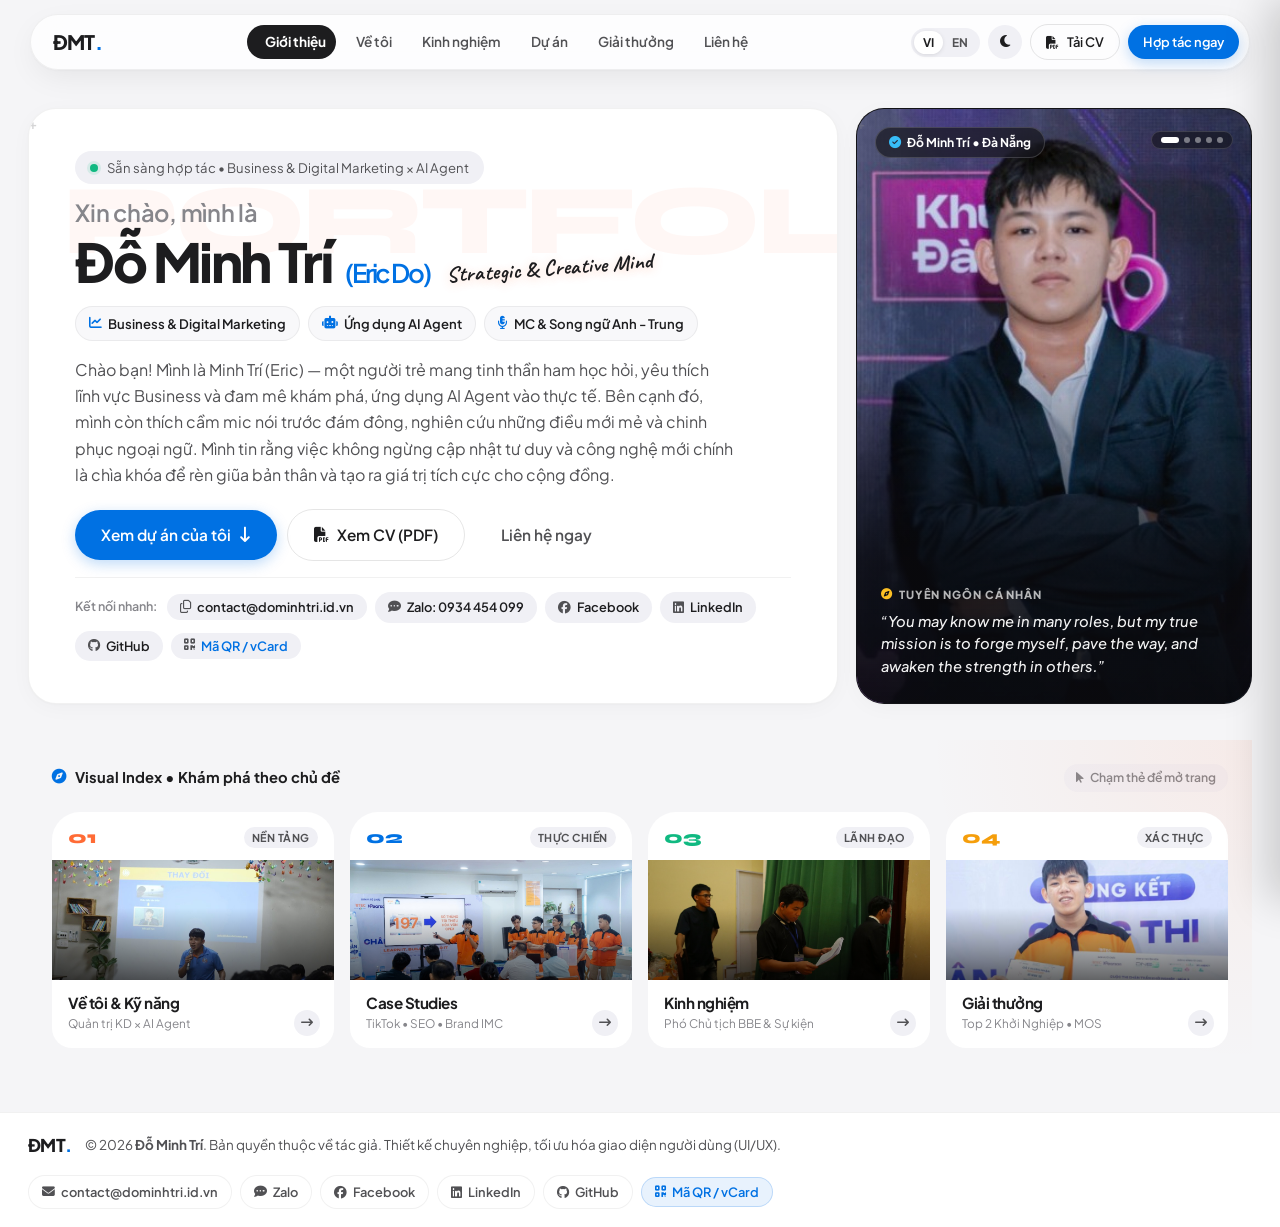
==== commit b9af5d0e: "fix(v4): sua mo popup QR/CV, to den tab dang chon tren moi URL, dong bo nut Footer MXH & cap nhat to" ====
--- a/index.html
+++ b/index.html
@@ -160,7 +160,7 @@
     </ul>
 
     <div class="drawer-footer">
-      <button type="button" class="btn btn-outline w-100 mb-2" onclick="closeDrawerSafe(); openBusinessCardModal();">
+      <button type="button" class="btn btn-outline w-100 mb-2 dyn-qr-btn" onclick="closeDrawerSafe(); openBusinessCardModal();">
         <i class="fa-solid fa-qrcode"></i> <span data-i18n="qr.btn_open_card">Danh thiếp QR (.vcf)</span>
       </button>
       <a href="CV_DoMinhTri.pdf" target="_blank" class="btn btn-outline w-100 mb-2 cv-dynamic-link" download="CV_DoMinhTri.pdf">
@@ -229,6 +229,10 @@
               <i class="fa-solid fa-comment-dots"></i>
               <span id="hero-zalo-pill-text">Zalo: 0934 454 099</span>
             </a>
+            <a href="https://www.facebook.com/dominhtri2206" target="_blank" rel="noopener noreferrer" class="quick-connect-pill dyn-facebook-link" id="hero-facebook-link">
+              <i class="fa-brands fa-facebook"></i>
+              <span>Facebook</span>
+            </a>
             <a href="https://www.linkedin.com/in/dominhtri2206" target="_blank" rel="noopener noreferrer" class="quick-connect-pill dyn-linkedin-link" id="hero-linkedin-link">
               <i class="fa-brands fa-linkedin"></i>
               <span>LinkedIn</span>
@@ -237,7 +241,7 @@
               <i class="fa-brands fa-github"></i>
               <span>GitHub</span>
             </a>
-            <button type="button" class="quick-connect-pill" onclick="openBusinessCardModal()" style="border-color: rgba(0, 113, 227, 0.28); color: var(--accent-apple);">
+            <button type="button" class="quick-connect-pill dyn-qr-btn" onclick="openBusinessCardModal()" style="border-color: rgba(0, 113, 227, 0.28); color: var(--accent-apple);">
               <i class="fa-solid fa-qrcode"></i>
               <span data-i18n="qr.pill_label">Mã QR / vCard</span>
             </button>
@@ -384,19 +388,22 @@
         <span data-i18n="footer.copyright">© 2026 <strong>Đỗ Minh Trí</strong>. Bản quyền thuộc về tác giả.</span>
       </div>
       <div class="home-minimal-links">
-        <a href="mailto:contact@dominhtri.id.vn" class="minimal-pill-link">
-          <i class="fa-solid fa-envelope"></i> <span>contact@dominhtri.id.vn</span>
+        <a href="mailto:contact@dominhtri.id.vn" class="minimal-pill-link dyn-email-link">
+          <i class="fa-solid fa-envelope"></i> <span class="dyn-email-text">contact@dominhtri.id.vn</span>
         </a>
-        <a href="https://www.linkedin.com/in/dominhtri2206" target="_blank" rel="noopener noreferrer" class="minimal-pill-link dyn-linkedin-link">
+        <a href="https://zalo.me/0934454099" target="_blank" rel="noopener noreferrer" class="minimal-pill-link pill-zalo dyn-zalo-link">
+          <i class="fa-solid fa-comment-dots"></i> <span>Zalo</span>
+        </a>
+        <a href="https://www.facebook.com/dominhtri2206" target="_blank" rel="noopener noreferrer" class="minimal-pill-link pill-fb dyn-facebook-link">
+          <i class="fa-brands fa-facebook"></i> <span>Facebook</span>
+        </a>
+        <a href="https://www.linkedin.com/in/dominhtri2206" target="_blank" rel="noopener noreferrer" class="minimal-pill-link pill-li dyn-linkedin-link">
           <i class="fa-brands fa-linkedin"></i> <span>LinkedIn</span>
         </a>
-        <a href="https://www.facebook.com/dominhtri2206" target="_blank" rel="noopener noreferrer" class="minimal-pill-link dyn-facebook-link">
-          <i class="fa-brands fa-facebook"></i> <span>Facebook</span>
-        </a>
-        <a href="https://github.com/dominhtri2206-create" target="_blank" rel="noopener noreferrer" class="minimal-pill-link dyn-github-link">
+        <a href="https://github.com/dominhtri2206-create" target="_blank" rel="noopener noreferrer" class="minimal-pill-link pill-gh dyn-github-link">
           <i class="fa-brands fa-github"></i> <span>GitHub</span>
         </a>
-        <button type="button" class="minimal-pill-link minimal-pill-qr" onclick="openBusinessCardModal()">
+        <button type="button" class="minimal-pill-link minimal-pill-qr dyn-qr-btn" onclick="openBusinessCardModal()">
           <i class="fa-solid fa-qrcode"></i> <span data-i18n="qr.pill_label">Mã QR / vCard</span>
         </button>
       </div>
@@ -822,10 +829,10 @@
           <span data-i18n="qr.save_vcf">Lưu Danh Bạ (.vcf vào điện thoại)</span>
         </button>
         <div style="display: flex; gap: 10px; width: 100%;">
-          <a href="tel:0934454099" class="btn btn-outline flex-1" style="justify-content: center;">
+          <a href="tel:0934454099" id="vcard-call-btn" class="btn btn-outline flex-1" style="justify-content: center;">
             <i class="fa-solid fa-phone"></i> <span data-i18n="qr.call_now">Gọi điện</span>
           </a>
-          <a href="https://zalo.me/0934454099" target="_blank" rel="noopener noreferrer" class="btn btn-outline flex-1" style="justify-content: center;">
+          <a href="https://zalo.me/0934454099" id="vcard-zalo-btn" target="_blank" rel="noopener noreferrer" class="btn btn-outline flex-1" style="justify-content: center;">
             <i class="fa-solid fa-comment-dots"></i> Zalo
           </a>
         </div>
--- a/style.css
+++ b/style.css
@@ -3468,23 +3468,131 @@
   margin-bottom: 12px;
 }
 
-@media (max-width: 768px) {
-  .home-minimal-footer-inner {
-    flex-direction: column;
-    text-align: center;
-    justify-content: center;
-  }
-  .home-minimal-links {
-    justify-content: center;
-  }
-  .next-chapter-card {
-    flex-direction: column;
-    align-items: flex-start;
-    padding: 22px 20px;
-  }
-  .projects-standalone-section {
-    padding-top: 92px !important;
-  }
-}
-
-
+  @media (max-width: 768px) {
+    .home-minimal-footer-inner {
+      flex-direction: column;
+      text-align: center;
+      justify-content: center;
+    }
+    .home-minimal-links {
+      justify-content: center;
+    }
+    .next-chapter-card {
+      flex-direction: column;
+      align-items: flex-start;
+      padding: 22px 20px;
+    }
+    .projects-standalone-section {
+      padding-top: 92px !important;
+    }
+  }
+
+/* ===================================================================
+   V4 CRITICAL FIXES: CRISP QR/CV MODALS ABOVE BACKDROP, INSTANT DARK
+   ACTIVE PILL ON ALL PAGES, & BRANDED FOOTER SOCIAL BUTTONS
+   =================================================================== */
+
+/* 1. Fix QR Business Card & CV PDF Preview Modals (sharp, solid card above z-index 2000 backdrop) */
+.vcard-modal-box,
+.cv-preview-modal-box {
+  z-index: 2020 !important;
+  background: var(--bg-card) !important;
+  border: var(--border-strong) !important;
+  border-radius: var(--radius-bento) !important;
+  box-shadow: 0 32px 80px rgba(0, 0, 0, 0.38) !important;
+}
+
+.vcard-header-badge {
+  background: var(--bg-pill) !important;
+  border: var(--border-subtle) !important;
+  color: var(--text-secondary) !important;
+}
+
+.vcard-avatar {
+  border: 3px solid var(--accent-apple) !important;
+  box-shadow: 0 8px 22px rgba(0, 113, 227, 0.22) !important;
+}
+
+.vcard-name {
+  color: var(--text-main) !important;
+}
+
+.vcard-alias {
+  color: var(--accent-apple) !important;
+}
+
+.vcard-qr-box {
+  background: #FFFFFF !important;
+  padding: 16px !important;
+  border-radius: 20px !important;
+  border: 1px solid rgba(0, 0, 0, 0.08) !important;
+  box-shadow: 0 6px 20px rgba(0, 0, 0, 0.06) !important;
+}
+
+.cv-preview-header {
+  background: var(--bg-card) !important;
+  border-bottom: var(--border-subtle) !important;
+  color: var(--text-main) !important;
+}
+
+/* 2. Instant Dark Pill Highlight on Active Navbar Item Across All Pages */
+.nav-menu .nav-link.active {
+  background: var(--text-main);
+  color: var(--bg-card) !important;
+  font-weight: 700;
+}
+
+.nav-menu.pill-ready .nav-link.active {
+  background: transparent;
+}
+
+.mobile-menu-links .mobile-link.active {
+  background: var(--text-main) !important;
+  color: var(--bg-card) !important;
+  font-weight: 700;
+}
+
+.mobile-menu-links .mobile-link.active i {
+  color: var(--bg-card) !important;
+}
+
+/* 3. Compact Home Minimal Footer Override & Footer Social Brand Hover */
+.site-footer.home-minimal-footer {
+  padding: 18px 0 !important;
+  margin-top: 12px !important;
+  background: var(--bg-card);
+}
+
+.footer-social-row {
+  display: flex;
+  gap: 8px;
+  flex-wrap: wrap;
+  margin-top: 14px;
+}
+
+.minimal-pill-link.pill-fb:hover {
+  color: #1877F2;
+  border-color: rgba(24, 119, 242, 0.45);
+  box-shadow: 0 4px 12px rgba(24, 119, 242, 0.14);
+}
+
+.minimal-pill-link.pill-li:hover {
+  color: #0A66C2;
+  border-color: rgba(10, 102, 194, 0.45);
+  box-shadow: 0 4px 12px rgba(10, 102, 194, 0.14);
+}
+
+.minimal-pill-link.pill-gh:hover {
+  color: var(--text-main);
+  border-color: var(--text-main);
+  box-shadow: 0 4px 12px rgba(0, 0, 0, 0.12);
+}
+
+.minimal-pill-link.pill-zalo:hover {
+  color: #0068FF;
+  border-color: rgba(0, 104, 255, 0.45);
+  box-shadow: 0 4px 12px rgba(0, 104, 255, 0.14);
+}
+
+
+
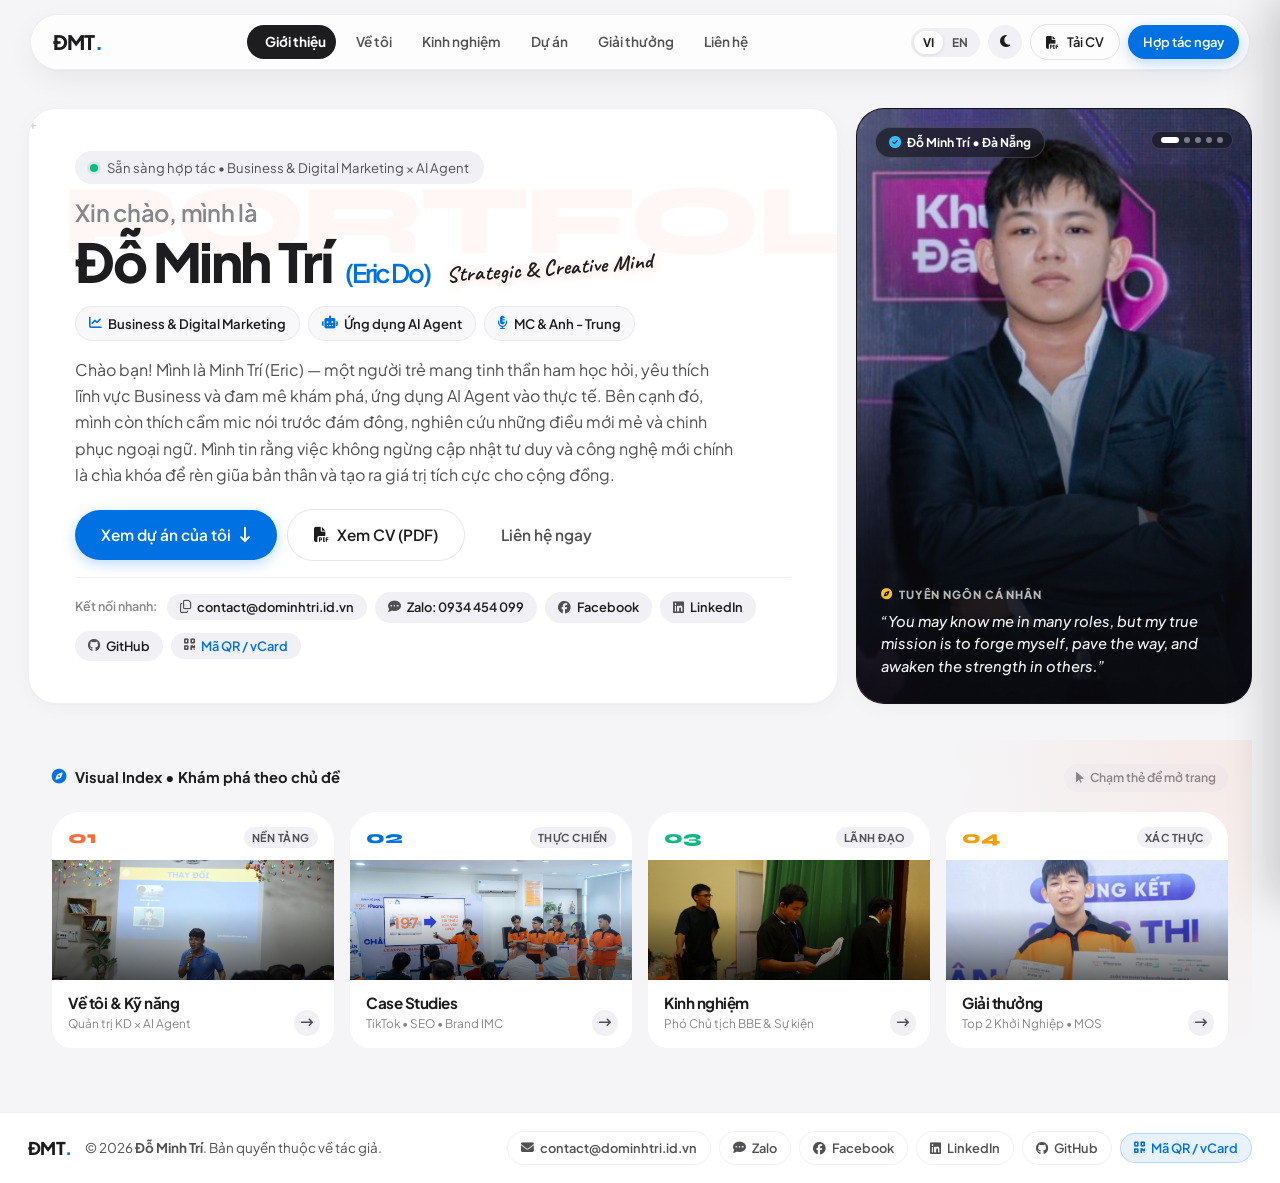
==== commit 4ea253a6: "feat(mobile-v5): toi uu toan dien giao dien dien thoai cho ca 8 trang web va Admin CMS (safe-area, g" ====
--- a/index.html
+++ b/index.html
@@ -2,7 +2,7 @@
 <html lang="vi">
 <head>
   <meta charset="UTF-8">
-  <meta name="viewport" content="width=device-width, initial-scale=1.0">
+  <meta name="viewport" content="width=device-width, initial-scale=1.0, viewport-fit=cover">
   <title>Đỗ Minh Trí | Business & Digital Marketing — Ứng dụng AI Agent</title>
   <meta name="description" content="Portfolio cá nhân của Đỗ Minh Trí (Eric Do) — Business & Digital Marketing, Ứng dụng AI Agent. Sinh viên BTEC FPT Đà Nẵng, Tốt nghiệp Xuất Sắc Digital Marketing, Á Quân Chân Trần Khởi Nghiệp Mùa 3.">
   <link rel="canonical" href="https://dominhtri.id.vn/">
@@ -411,13 +411,17 @@
   </footer>
   <!-- Mobile Floating Quick Dock (#10) -->
   <div class="mobile-floating-dock" id="mobile-floating-dock">
-    <a href="https://zalo.me/0934454099" target="_blank" rel="noopener noreferrer" class="dock-action-btn dock-zalo">
+    <a href="https://zalo.me/0934454099" target="_blank" rel="noopener noreferrer" class="dock-action-btn dock-zalo dyn-zalo-link">
       <i class="fa-solid fa-comment-dots"></i>
-      <span>Nhắn Zalo</span>
+      <span data-i18n="dock.zalo">Zalo</span>
     </a>
+    <button type="button" class="dock-action-btn dock-qr dyn-qr-btn" onclick="openBusinessCardModal()">
+      <i class="fa-solid fa-qrcode"></i>
+      <span data-i18n="dock.qr">Mã QR</span>
+    </button>
     <a href="CV_DoMinhTri.pdf" target="_blank" class="dock-action-btn dock-cv cv-dynamic-link">
       <i class="fa-solid fa-file-pdf"></i>
-      <span>Xem CV PDF</span>
+      <span data-i18n="dock.cv">CV PDF</span>
     </a>
   </div>
 
--- a/style.css
+++ b/style.css
@@ -3594,5 +3594,704 @@
   box-shadow: 0 4px 12px rgba(0, 104, 255, 0.14);
 }
 
-
-
+/* ===================================================================
+   V5 COMPREHENSIVE MOBILE UX OVERHAUL (IPHONE & ANDROID 320px - 768px)
+   Fixes Grid Column Explosion, Double Top Spacer, Touch Targets,
+   Swipeable Filter Pills, Safe-Area Dock, Modals & Anti-Zoom Inputs
+   =================================================================== */
+
+html,
+body {
+  overflow-x: clip;
+  max-width: 100%;
+}
+
+.subpage-top-spacer {
+  padding-top: 96px;
+}
+
+@media (max-width: 768px) {
+  body {
+    padding-top: 72px !important;
+    padding-bottom: calc(86px + env(safe-area-inset-bottom, 0px)) !important;
+  }
+
+  .container {
+    padding: 0 16px !important;
+  }
+
+  /* Eliminate double top gap on subpages */
+  .subpage-top-spacer {
+    padding-top: 10px !important;
+  }
+
+  .subpage-breadcrumb {
+    font-size: 0.78rem;
+    margin-bottom: 12px;
+    flex-wrap: wrap;
+  }
+
+  /* Seamless Dark Keynote Top on Projects Page (no white gap behind floating header) */
+  .projects-standalone-section {
+    margin-top: -72px;
+    padding-top: 86px !important;
+    padding-bottom: 52px !important;
+  }
+
+  /* Floating Header & Mobile Drawer Safe Area */
+  .site-header {
+    top: max(10px, env(safe-area-inset-top, 10px));
+  }
+
+  .nav-container {
+    width: calc(100% - 24px);
+    height: 52px;
+    padding: 0 8px 0 16px;
+  }
+
+  .brand-logo {
+    font-size: 1.15rem;
+  }
+
+  .nav-actions {
+    gap: 6px;
+  }
+
+  .theme-toggle-btn,
+  .menu-toggle {
+    width: 38px;
+    height: 38px;
+  }
+
+  .mobile-drawer {
+    width: min(88vw, 340px);
+    padding-top: max(18px, env(safe-area-inset-top, 18px));
+    padding-bottom: max(20px, env(safe-area-inset-bottom, 20px));
+  }
+
+  .mobile-menu-links .mobile-link {
+    min-height: 46px;
+    padding: 11px 14px;
+    font-size: 0.92rem;
+  }
+
+  /* Fix Hero CSS Grid 12-Col Implicit Column Explosion on Mobile! */
+  .hero-section {
+    padding-top: 8px !important;
+    padding-bottom: 24px !important;
+  }
+
+  .hero-container {
+    display: flex !important;
+    flex-direction: column !important;
+    gap: 14px !important;
+    width: 100% !important;
+  }
+
+  .hero-content,
+  .hero-editorial-card,
+  .visual-chapter-guide {
+    width: 100% !important;
+    max-width: 100% !important;
+    min-width: 0 !important;
+  }
+
+  .hero-content {
+    padding: 22px 18px !important;
+    border-radius: 24px !important;
+  }
+
+  .hero-ai-badge {
+    font-size: 0.73rem !important;
+    padding: 6px 12px !important;
+    line-height: 1.38;
+    max-width: 100%;
+  }
+
+  .hero-title {
+    font-size: clamp(1.88rem, 7.6vw, 2.28rem) !important;
+    line-height: 1.18 !important;
+  }
+
+  .editorial-watermark-text {
+    font-size: 2.35rem !important;
+    top: -10px !important;
+    left: 0 !important;
+  }
+
+  .role-badge-container {
+    display: flex;
+    flex-wrap: wrap;
+    gap: 6px !important;
+  }
+
+  .role-tag {
+    font-size: 0.75rem !important;
+    padding: 6px 11px !important;
+    min-height: 34px;
+  }
+
+  .hero-cta-group {
+    display: grid !important;
+    grid-template-columns: 1fr 1fr !important;
+    gap: 8px !important;
+    width: 100%;
+  }
+
+  .hero-cta-group .btn:first-child {
+    grid-column: 1 / -1;
+  }
+
+  .hero-cta-group .btn {
+    width: 100%;
+    min-height: 46px;
+    padding: 11px 14px !important;
+    font-size: 0.88rem !important;
+    justify-content: center;
+  }
+
+  /* Clean 2-column / wrapped Quick Connect Pills on Mobile */
+  .hero-quick-connect {
+    display: flex !important;
+    flex-wrap: wrap !important;
+    gap: 7px !important;
+    padding-top: 14px !important;
+  }
+
+  .hero-quick-connect .quick-connect-label {
+    width: 100%;
+    font-size: 0.75rem;
+    margin-bottom: 2px;
+  }
+
+  .quick-connect-pill {
+    min-height: 36px;
+    padding: 6px 11px !important;
+    font-size: 0.76rem !important;
+    max-width: 100%;
+  }
+
+  #hero-email-pill-text {
+    overflow: hidden;
+    text-overflow: ellipsis;
+    white-space: nowrap;
+    max-width: 210px;
+  }
+
+  /* Hero Portrait Carousel on Touch Screens */
+  .hero-editorial-card {
+    min-height: 370px !important;
+    height: 390px !important;
+    border-radius: 24px !important;
+  }
+
+  .hero-slider-arrow {
+    opacity: 0.92 !important;
+    width: 36px !important;
+    height: 36px !important;
+    top: 45%;
+  }
+
+  .editorial-top-pill {
+    top: 14px;
+    left: 14px;
+    padding: 4px 10px;
+    font-size: 0.72rem;
+    max-width: 62%;
+    white-space: nowrap;
+    overflow: hidden;
+    text-overflow: ellipsis;
+  }
+
+  .hero-slider-dots {
+    top: 15px;
+    right: 14px;
+    padding: 5px 8px;
+  }
+
+  .hero-mission-quote {
+    padding: 18px 18px 20px !important;
+  }
+
+  .mission-text {
+    font-size: 0.86rem !important;
+    line-height: 1.48 !important;
+  }
+
+  /* Visual Index 2x2 Grid on Mobile (Prevent Arrow Overlapping Text!) */
+  .visual-chapter-guide {
+    padding: 18px 14px !important;
+    border-radius: 24px !important;
+  }
+
+  .chapter-guide-header {
+    margin-bottom: 14px !important;
+    gap: 8px !important;
+  }
+
+  .chapter-guide-title {
+    font-size: 0.84rem !important;
+  }
+
+  .chapter-guide-tag {
+    font-size: 0.71rem !important;
+    padding: 3px 10px !important;
+  }
+
+  .chapter-pills-grid {
+    grid-template-columns: repeat(2, minmax(0, 1fr)) !important;
+    gap: 10px !important;
+  }
+
+  .chapter-arch-card {
+    border-radius: 20px 20px 16px 16px !important;
+    min-width: 0;
+  }
+
+  .arch-card-top {
+    padding: 10px 12px 6px !important;
+  }
+
+  .arch-num {
+    font-size: 0.96rem !important;
+  }
+
+  .arch-badge {
+    font-size: 0.62rem !important;
+    padding: 2px 7px !important;
+  }
+
+  .arch-card-preview {
+    height: 92px !important;
+  }
+
+  .arch-card-bottom {
+    padding: 10px 34px 12px 11px !important;
+  }
+
+  .arch-card-bottom h4 {
+    font-size: 0.83rem !important;
+    line-height: 1.25;
+  }
+
+  .arch-card-bottom p {
+    font-size: 0.68rem !important;
+  }
+
+  .arch-arrow {
+    right: 8px !important;
+    bottom: 9px !important;
+    width: 22px !important;
+    height: 22px !important;
+    font-size: 0.66rem !important;
+  }
+
+  /* Section Typography & Headers on Mobile */
+  .section {
+    padding: 36px 0 !important;
+  }
+
+  .section-header {
+    margin-bottom: 26px !important;
+  }
+
+  .section-title {
+    font-size: clamp(1.52rem, 6.4vw, 1.88rem) !important;
+    line-height: 1.24 !important;
+  }
+
+  .section-subtitle {
+    font-size: 0.88rem !important;
+    line-height: 1.56 !important;
+  }
+
+  /* About & Skills Mobile Polish */
+  .macos-dock-wrapper {
+    margin-bottom: 22px !important;
+    width: 100%;
+  }
+
+  .macos-dock-shelf {
+    display: flex !important;
+    justify-content: flex-start;
+    overflow-x: auto !important;
+    -webkit-overflow-scrolling: touch;
+    scrollbar-width: none;
+    max-width: 100% !important;
+    padding: 10px 14px !important;
+    gap: 8px !important;
+    border-radius: 22px !important;
+  }
+
+  .macos-dock-shelf::-webkit-scrollbar {
+    display: none;
+  }
+
+  .dock-item {
+    flex: 0 0 42px;
+    width: 42px !important;
+    height: 42px !important;
+  }
+
+  .edu-bento-card,
+  .strengths-bento-card,
+  .skill-v2-card {
+    padding: 20px 16px !important;
+    border-radius: 22px !important;
+  }
+
+  .timeline {
+    padding-left: 18px !important;
+  }
+
+  .timeline-title {
+    font-size: 1rem !important;
+    display: flex;
+    flex-wrap: wrap;
+    gap: 6px;
+    align-items: center;
+  }
+
+  /* Experience Timeline & Activities Mobile Polish */
+  .exp-timeline-wrapper {
+    padding-left: 20px !important;
+    gap: 14px !important;
+  }
+
+  .exp-timeline-wrapper::before {
+    left: 6px !important;
+  }
+
+  .exp-timeline-card {
+    padding: 20px 16px !important;
+    border-radius: 22px !important;
+  }
+
+  .exp-timeline-dot {
+    left: -20px !important;
+    top: 24px !important;
+    width: 13px !important;
+    height: 13px !important;
+  }
+
+  .exp-role-title {
+    font-size: 1.05rem !important;
+    line-height: 1.34 !important;
+  }
+
+  .exp-highlights-list {
+    padding: 10px 12px !important;
+  }
+
+  .exp-highlights-list li {
+    font-size: 0.83rem !important;
+  }
+
+  /* Horizontal Snap Carousels without Page Overflow */
+  .awards-bento-grid,
+  .activities-grid {
+    margin-right: 0 !important;
+    padding-right: 4px !important;
+    padding-left: 2px !important;
+    gap: 12px !important;
+  }
+
+  .award-bento-card,
+  .activity-card {
+    flex: 0 0 85vw !important;
+    max-width: 330px !important;
+    border-radius: 22px !important;
+  }
+
+  .award-body-box {
+    padding: 18px 16px !important;
+  }
+
+  .award-card-title {
+    font-size: 1.04rem !important;
+  }
+
+  .award-actions-row {
+    display: grid !important;
+    grid-template-columns: 1fr 1fr;
+    gap: 8px;
+  }
+
+  .award-actions-row .btn {
+    justify-content: center;
+    padding: 9px 10px;
+    font-size: 0.78rem;
+  }
+
+  /* Projects Page Swipeable Filter Pills & Cards on Mobile */
+  .project-filter-bar {
+    flex-wrap: nowrap !important;
+    justify-content: flex-start !important;
+    overflow-x: auto !important;
+    -webkit-overflow-scrolling: touch;
+    scrollbar-width: none;
+    margin: -6px -16px 26px !important;
+    padding: 4px 16px 8px !important;
+    gap: 8px !important;
+  }
+
+  .project-filter-bar::-webkit-scrollbar {
+    display: none;
+  }
+
+  .project-filter-pill {
+    flex: 0 0 auto;
+    padding: 8px 15px !important;
+    font-size: 0.8rem !important;
+    white-space: nowrap;
+  }
+
+  .projects-grid {
+    gap: 20px !important;
+  }
+
+  .project-v2-card {
+    overflow: visible !important;
+  }
+
+  .project-mockup-stage {
+    border-radius: 20px 20px 0 0;
+    height: 196px !important;
+    min-height: 196px !important;
+  }
+
+  .btn-keynote-card {
+    width: 100%;
+    justify-content: center;
+    min-height: 44px;
+  }
+
+  /* Contact Page Mobile Polish & Anti-iOS-Zoom Inputs */
+  .contact-details-card,
+  .reference-card,
+  .form-wrapper-card {
+    padding: 22px 16px !important;
+    border-radius: 22px !important;
+  }
+
+  .contact-item {
+    gap: 10px !important;
+  }
+
+  .contact-text {
+    min-width: 0;
+  }
+
+  .contact-text .value {
+    font-size: 0.88rem !important;
+    overflow-wrap: anywhere;
+  }
+
+  .contact-quick-actions {
+    display: grid !important;
+    grid-template-columns: 1fr 1fr !important;
+    gap: 8px !important;
+  }
+
+  .contact-quick-actions .dyn-qr-btn {
+    grid-column: 1 / -1;
+  }
+
+  .contact-quick-actions .btn {
+    justify-content: center;
+    min-height: 42px;
+  }
+
+  .contact-social-strip {
+    display: grid !important;
+    grid-template-columns: repeat(2, 1fr) !important;
+    gap: 8px !important;
+  }
+
+  .social-channel-pill {
+    justify-content: center;
+    min-height: 40px;
+  }
+
+  .reference-body {
+    align-items: flex-start !important;
+  }
+
+  /* Prevent iOS Safari Auto-Zoom on Input Focus (must be >= 16px) */
+  .modern-form .form-control,
+  select.form-control,
+  textarea.form-control {
+    font-size: 16px !important;
+    min-height: 46px;
+  }
+
+  /* Next Chapter Card & Footers on Mobile */
+  .next-chapter-wrap,
+  .next-chapter-wrap-dark {
+    padding-bottom: 36px !important;
+  }
+
+  .next-chapter-card {
+    flex-direction: row !important;
+    align-items: center !important;
+    padding: 18px 16px !important;
+    gap: 14px !important;
+    border-radius: 22px !important;
+  }
+
+  .next-chapter-title {
+    font-size: 1.02rem !important;
+    line-height: 1.3;
+  }
+
+  .next-chapter-desc {
+    font-size: 0.79rem !important;
+    display: -webkit-box;
+    -webkit-line-clamp: 2;
+    -webkit-box-orient: vertical;
+    overflow: hidden;
+  }
+
+  .next-chapter-arrow {
+    width: 38px !important;
+    height: 38px !important;
+    font-size: 0.9rem !important;
+  }
+
+  .site-footer {
+    padding: 36px 0 24px !important;
+    margin-top: 20px !important;
+  }
+
+  .footer-container {
+    gap: 24px !important;
+    padding-bottom: 24px !important;
+  }
+
+  .home-minimal-links,
+  .footer-social-row {
+    display: flex !important;
+    flex-wrap: wrap !important;
+    gap: 7px !important;
+  }
+
+  .home-minimal-links .minimal-pill-link,
+  .footer-social-row .minimal-pill-link {
+    min-height: 36px;
+    padding: 6px 11px !important;
+    font-size: 0.76rem !important;
+  }
+
+  /* Mobile Modals & Lightbox (Dynamic Viewport Height + Safe Area) */
+  .project-modal,
+  .activity-modal {
+    width: 94% !important;
+    max-height: 86dvh !important;
+    border-radius: 22px !important;
+  }
+
+  .modal-content {
+    padding: 20px 16px 26px !important;
+    gap: 14px !important;
+  }
+
+  .modal-title {
+    font-size: 1.2rem !important;
+    line-height: 1.3;
+    padding-right: 28px;
+  }
+
+  .modal-actions {
+    flex-direction: column;
+  }
+
+  .modal-actions .btn {
+    width: 100%;
+    justify-content: center;
+  }
+
+  .lightbox-dialog {
+    width: 95% !important;
+    border-radius: 20px !important;
+  }
+
+  .lightbox-footer {
+    padding: 14px 16px !important;
+    flex-direction: column;
+    align-items: stretch;
+  }
+
+  .lightbox-actions {
+    display: grid;
+    grid-template-columns: 1fr 1fr;
+    width: 100%;
+  }
+
+  .lightbox-actions .btn {
+    justify-content: center;
+  }
+
+  /* 3-Button Thumb-Friendly Mobile Floating Dock + Safe Area */
+  .mobile-floating-dock {
+    bottom: calc(12px + env(safe-area-inset-bottom, 0px)) !important;
+    left: 12px !important;
+    right: 12px !important;
+    padding: 6px !important;
+    gap: 6px !important;
+  }
+
+  .dock-action-btn {
+    min-height: 42px;
+    padding: 9px 10px !important;
+    font-size: 0.78rem !important;
+    gap: 5px !important;
+    white-space: nowrap;
+  }
+
+  .dock-qr {
+    background: rgba(56, 189, 248, 0.18);
+    border: 1px solid rgba(56, 189, 248, 0.35);
+    color: #FFFFFF;
+  }
+
+  .back-to-top-btn {
+    bottom: calc(74px + env(safe-area-inset-bottom, 0px)) !important;
+    right: 14px !important;
+    width: 40px !important;
+    height: 40px !important;
+  }
+
+  .toast-container {
+    bottom: calc(76px + env(safe-area-inset-bottom, 0px)) !important;
+    left: 14px !important;
+    right: 14px !important;
+    align-items: center;
+  }
+
+  .toast {
+    max-width: 100%;
+    font-size: 0.8rem;
+    padding: 10px 16px;
+  }
+}
+
+/* Extra-Compact Phones (<= 380px e.g. iPhone SE / Galaxy Mini) */
+@media (max-width: 380px) {
+  .lang-switcher {
+    padding: 2px;
+  }
+  .lang-btn {
+    padding: 3px 7px;
+    font-size: 0.68rem;
+  }
+  .hero-cta-group {
+    grid-template-columns: 1fr !important;
+  }
+  .dock-action-btn span {
+    font-size: 0.74rem;
+  }
+}
+
+
+
+
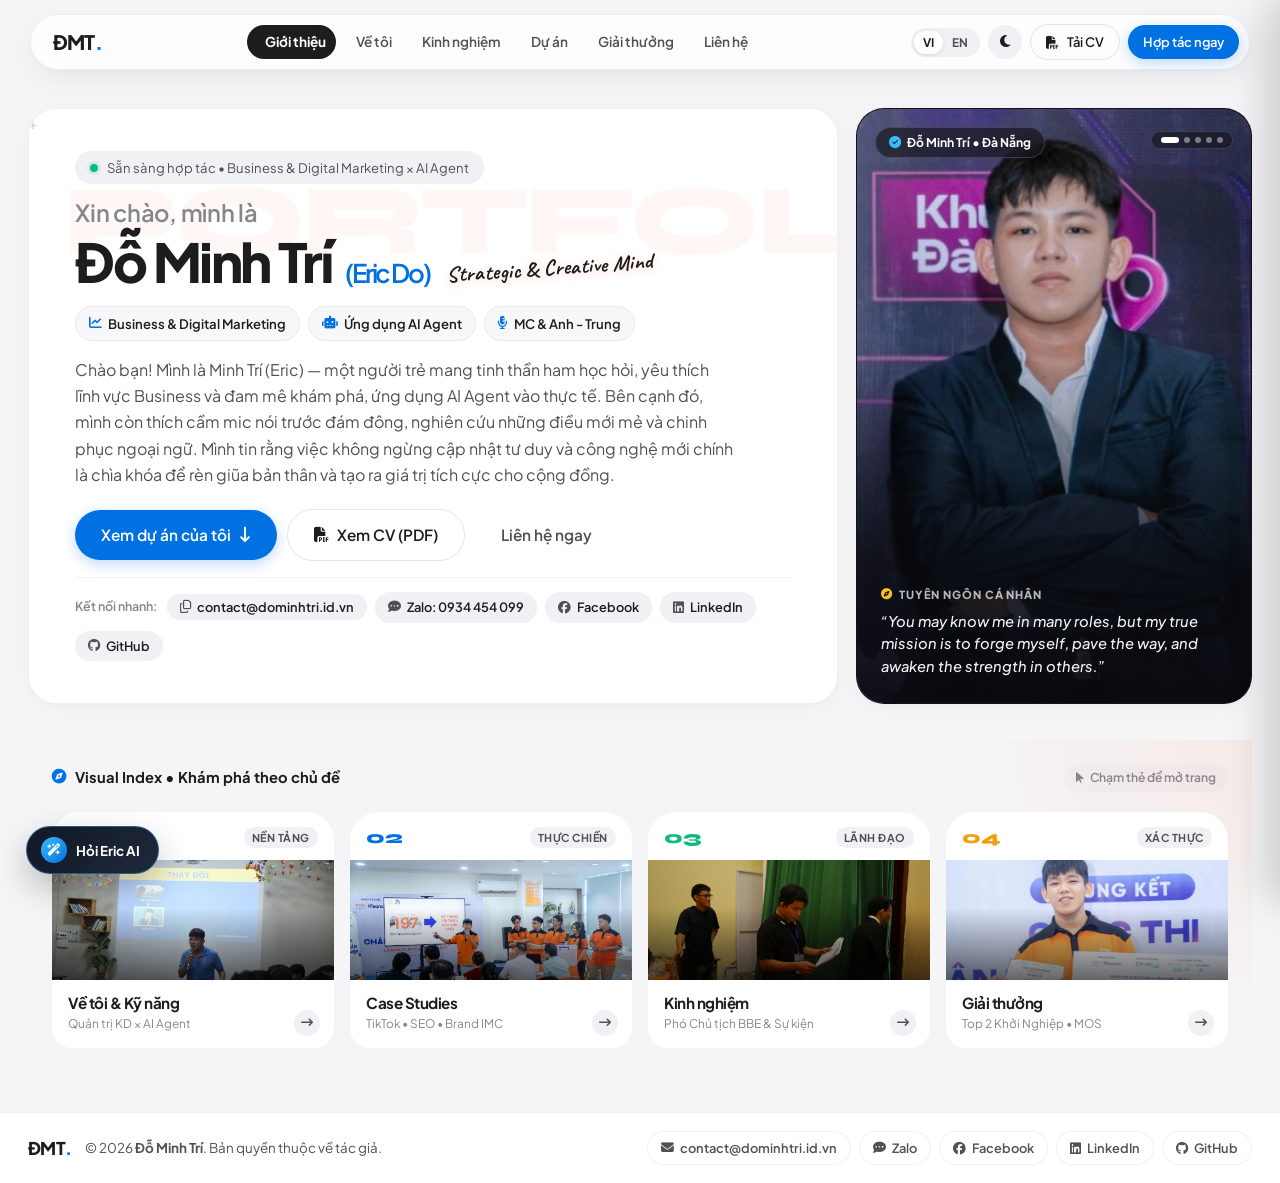
==== commit 28992f9b: "feat(v6): xu ly Form Lien he Web3Forms/Mailto chong loi 405, 0ms SWR cache, tro ly Eric AI Concierge" ====
--- a/index.html
+++ b/index.html
@@ -253,20 +253,20 @@
           <div class="hero-slider-viewport">
             <div class="hero-slider-track" id="hero-slider-track">
               <div class="hero-slide">
-                <img src="avatar.jpg" alt="Đỗ Minh Trí (Eric Do)" id="user-avatar" style="object-position: center 18%;"
+                <img src="avatar.jpg" alt="Đỗ Minh Trí (Eric Do)" id="user-avatar" fetchpriority="high" decoding="async" style="object-position: center 18%;"
                   onerror="this.onerror=null; this.src='CV.png';">
               </div>
               <div class="hero-slide">
-                <img src="images/hero-award.jpg" alt="Á Quân Chân Trần Khởi Nghiệp Mùa 3" style="object-position: center 20%;" loading="lazy">
+                <img src="images/hero-award.jpg" loading="lazy" decoding="async" alt="Á Quân Chân Trần Khởi Nghiệp Mùa 3" style="object-position: center 20%;" loading="lazy">
               </div>
               <div class="hero-slide">
-                <img src="images/hero-pitching.jpg" alt="Thuyết trình dự án Smart Mini Storage" style="object-position: center 28%;" loading="lazy">
+                <img src="images/hero-pitching.jpg" loading="lazy" decoding="async" alt="Thuyết trình dự án Smart Mini Storage" style="object-position: center 28%;" loading="lazy">
               </div>
               <div class="hero-slide">
-                <img src="images/hero-speaker.jpg" alt="Chia sẻ kỹ năng & Workshop BBE" style="object-position: center 25%;" loading="lazy">
+                <img src="images/hero-speaker.jpg" loading="lazy" decoding="async" alt="Chia sẻ kỹ năng & Workshop BBE" style="object-position: center 25%;" loading="lazy">
               </div>
               <div class="hero-slide">
-                <img src="images/hero-event.jpg" alt="Điều phối hậu trường sự kiện BTEC FPT" style="object-position: center 22%;" loading="lazy">
+                <img src="images/hero-event.jpg" loading="lazy" decoding="async" alt="Điều phối hậu trường sự kiện BTEC FPT" style="object-position: center 22%;" loading="lazy">
               </div>
             </div>
           </div>
@@ -317,7 +317,7 @@
                 <span class="arch-badge" data-i18n="v2.c1_badge">Nền tảng</span>
               </div>
               <div class="arch-card-preview">
-                <img src="images/hero-speaker.jpg" alt="Về tôi & Học vấn" onerror="this.src='avatar.jpg'">
+                <img src="images/hero-speaker.jpg" loading="lazy" decoding="async" alt="Về tôi & Học vấn" onerror="this.src='avatar.jpg'">
                 <div class="arch-overlay-tint"></div>
               </div>
               <div class="arch-card-bottom">
@@ -333,7 +333,7 @@
                 <span class="arch-badge" data-i18n="v2.c2_badge">Thực chiến</span>
               </div>
               <div class="arch-card-preview">
-                <img src="images/hero-pitching.jpg" alt="Case Studies Dự án" onerror="this.src='avatar.jpg'">
+                <img src="images/hero-pitching.jpg" loading="lazy" decoding="async" alt="Case Studies Dự án" onerror="this.src='avatar.jpg'">
                 <div class="arch-overlay-tint"></div>
               </div>
               <div class="arch-card-bottom">
@@ -349,7 +349,7 @@
                 <span class="arch-badge" data-i18n="v2.c3_badge">Lãnh đạo</span>
               </div>
               <div class="arch-card-preview">
-                <img src="images/hero-event.jpg" alt="Kinh nghiệm thực tế" onerror="this.src='avatar.jpg'">
+                <img src="images/hero-event.jpg" loading="lazy" decoding="async" alt="Kinh nghiệm thực tế" onerror="this.src='avatar.jpg'">
                 <div class="arch-overlay-tint"></div>
               </div>
               <div class="arch-card-bottom">
@@ -365,7 +365,7 @@
                 <span class="arch-badge" data-i18n="v2.c4_badge">Xác thực</span>
               </div>
               <div class="arch-card-preview">
-                <img src="images/hero-award.jpg" alt="Giải thưởng & Bằng khen" onerror="this.src='avatar.jpg'">
+                <img src="images/hero-award.jpg" loading="lazy" decoding="async" alt="Giải thưởng & Bằng khen" onerror="this.src='avatar.jpg'">
                 <div class="arch-overlay-tint"></div>
               </div>
               <div class="arch-card-bottom">
--- a/style.css
+++ b/style.css
@@ -4292,6 +4292,378 @@
   }
 }
 
-
-
-
+/* ===================================================================
+   V6 MASTER UPGRADE: VIEW TRANSITIONS, 4G SKELETON SHIMMER,
+   ERIC AI AGENT CONCIERGE WIDGET, & PRINT-READY STYLESHEET
+   =================================================================== */
+
+/* 1. Smooth Multi-Page View Transitions */
+@view-transition {
+  navigation: auto;
+}
+
+::view-transition-old(root),
+::view-transition-new(root) {
+  animation-duration: 0.2s;
+  animation-timing-function: cubic-bezier(0.22, 1, 0.36, 1);
+}
+
+/* 2. 4G Image Skeleton Shimmer on Media Containers */
+.arch-card-preview,
+.award-img-box,
+.act-img-wrapper {
+  background: linear-gradient(110deg, var(--bg-pill) 8%, var(--bg-subtle) 18%, var(--bg-pill) 33%);
+  background-size: 200% 100%;
+  animation: v6Shimmer 1.8s linear infinite;
+}
+
+@keyframes v6Shimmer {
+  to {
+    background-position-x: -200%;
+  }
+}
+
+/* 3. Eric AI Concierge Floating Launcher & Chat Panel */
+.eric-ai-launcher {
+  position: fixed;
+  bottom: 26px;
+  left: 26px;
+  z-index: 1900;
+  display: inline-flex;
+  align-items: center;
+  gap: 9px;
+  padding: 10px 18px 10px 14px;
+  border-radius: var(--radius-pill);
+  background: linear-gradient(135deg, #111827 0%, #1e293b 100%);
+  color: #FFFFFF;
+  border: 1px solid rgba(56, 189, 248, 0.38);
+  box-shadow: 0 14px 34px rgba(0, 0, 0, 0.24), 0 0 0 1px rgba(255, 255, 255, 0.06);
+  font-family: var(--font-family);
+  font-size: 0.84rem;
+  font-weight: 700;
+  cursor: pointer;
+  transition: transform 0.28s var(--ease-apple), box-shadow 0.28s ease, border-color 0.25s ease;
+}
+
+html[data-theme="dark"] .eric-ai-launcher {
+  background: linear-gradient(135deg, #0071e3 0%, #1d4ed8 100%);
+  border-color: rgba(255, 255, 255, 0.28);
+}
+
+.eric-ai-launcher:hover {
+  transform: translateY(-3px) scale(1.02);
+  border-color: #38BDF8;
+  box-shadow: 0 18px 40px rgba(0, 113, 227, 0.32);
+}
+
+.eric-ai-sparkle {
+  width: 26px;
+  height: 26px;
+  border-radius: 50%;
+  background: linear-gradient(135deg, #38bdf8, #0071e3);
+  color: #FFFFFF;
+  display: inline-flex;
+  align-items: center;
+  justify-content: center;
+  font-size: 0.78rem;
+  flex-shrink: 0;
+}
+
+html[data-theme="dark"] .eric-ai-sparkle {
+  background: rgba(255, 255, 255, 0.22);
+}
+
+.eric-ai-panel {
+  position: fixed;
+  bottom: 84px;
+  left: 26px;
+  width: 375px;
+  max-width: calc(100vw - 28px);
+  max-height: min(540px, 76dvh);
+  z-index: 2010;
+  background: var(--bg-card);
+  border: var(--border-strong);
+  border-radius: 24px;
+  box-shadow: 0 28px 70px rgba(0, 0, 0, 0.28);
+  display: flex;
+  flex-direction: column;
+  overflow: hidden;
+  opacity: 0;
+  pointer-events: none;
+  transform: translateY(16px) scale(0.96);
+  transform-origin: bottom left;
+  transition: opacity 0.26s var(--ease-apple), transform 0.26s var(--ease-apple);
+}
+
+.eric-ai-panel.active {
+  opacity: 1;
+  pointer-events: auto;
+  transform: translateY(0) scale(1);
+}
+
+.eric-ai-head {
+  padding: 14px 16px;
+  background: linear-gradient(135deg, #0f172a 0%, #1e293b 100%);
+  color: #FFFFFF;
+  display: flex;
+  align-items: center;
+  justify-content: space-between;
+  gap: 10px;
+}
+
+.eric-ai-head-info {
+  display: flex;
+  align-items: center;
+  gap: 10px;
+}
+
+.eric-ai-avatar {
+  width: 36px;
+  height: 36px;
+  border-radius: 50%;
+  object-fit: cover;
+  border: 2px solid #38BDF8;
+}
+
+.eric-ai-head-title {
+  font-size: 0.9rem;
+  font-weight: 800;
+  margin: 0;
+  display: flex;
+  align-items: center;
+  gap: 6px;
+}
+
+.eric-ai-head-sub {
+  font-size: 0.71rem;
+  color: rgba(255, 255, 255, 0.72);
+  display: flex;
+  align-items: center;
+  gap: 5px;
+}
+
+.eric-ai-close {
+  width: 30px;
+  height: 30px;
+  border-radius: 50%;
+  background: rgba(255, 255, 255, 0.12);
+  color: #FFFFFF;
+  display: flex;
+  align-items: center;
+  justify-content: center;
+  font-size: 0.85rem;
+  cursor: pointer;
+}
+
+.eric-ai-close:hover {
+  background: rgba(255, 255, 255, 0.24);
+}
+
+.eric-ai-messages {
+  flex: 1;
+  overflow-y: auto;
+  padding: 14px;
+  display: flex;
+  flex-direction: column;
+  gap: 10px;
+  background: var(--bg-subtle);
+  min-height: 210px;
+  max-height: 300px;
+}
+
+.ai-msg {
+  max-width: 88%;
+  padding: 10px 13px;
+  border-radius: 16px;
+  font-size: 0.83rem;
+  line-height: 1.52;
+  word-wrap: break-word;
+}
+
+.ai-msg-bot {
+  align-self: flex-start;
+  background: var(--bg-card);
+  color: var(--text-main);
+  border: var(--border-subtle);
+  border-bottom-left-radius: 5px;
+  box-shadow: 0 2px 8px rgba(0, 0, 0, 0.04);
+}
+
+.ai-msg-user {
+  align-self: flex-end;
+  background: var(--accent-apple);
+  color: #FFFFFF;
+  border-bottom-right-radius: 5px;
+}
+
+.ai-msg-actions {
+  display: flex;
+  flex-wrap: wrap;
+  gap: 6px;
+  margin-top: 8px;
+}
+
+.ai-msg-btn {
+  display: inline-flex;
+  align-items: center;
+  gap: 5px;
+  padding: 4px 10px;
+  border-radius: var(--radius-pill);
+  background: var(--accent-apple-subtle);
+  color: var(--accent-apple);
+  font-size: 0.74rem;
+  font-weight: 700;
+  text-decoration: none;
+  cursor: pointer;
+  border: 1px solid rgba(0, 113, 227, 0.2);
+}
+
+.ai-msg-btn:hover {
+  background: var(--accent-apple);
+  color: #FFFFFF;
+}
+
+.eric-ai-chips {
+  display: flex;
+  gap: 6px;
+  overflow-x: auto;
+  padding: 8px 12px;
+  background: var(--bg-card);
+  border-top: var(--border-subtle);
+  scrollbar-width: none;
+  -webkit-overflow-scrolling: touch;
+}
+
+.eric-ai-chips::-webkit-scrollbar {
+  display: none;
+}
+
+.eric-ai-chip {
+  flex: 0 0 auto;
+  padding: 5px 11px;
+  border-radius: var(--radius-pill);
+  background: var(--bg-pill);
+  color: var(--text-main);
+  font-size: 0.74rem;
+  font-weight: 600;
+  cursor: pointer;
+  border: 1px solid transparent;
+  transition: all 0.2s ease;
+  white-space: nowrap;
+}
+
+.eric-ai-chip:hover {
+  border-color: var(--accent-apple);
+  color: var(--accent-apple);
+}
+
+.eric-ai-form {
+  display: flex;
+  gap: 8px;
+  padding: 10px 12px;
+  background: var(--bg-card);
+  border-top: var(--border-subtle);
+}
+
+.eric-ai-input {
+  flex: 1;
+  padding: 8px 13px;
+  border-radius: var(--radius-pill);
+  border: var(--border-strong);
+  background: var(--bg-subtle);
+  color: var(--text-main);
+  font-family: inherit;
+  font-size: 0.84rem;
+  outline: none;
+}
+
+.eric-ai-input:focus {
+  border-color: var(--accent-apple);
+  background: var(--bg-card);
+}
+
+.eric-ai-send {
+  width: 36px;
+  height: 36px;
+  border-radius: 50%;
+  background: var(--accent-apple);
+  color: #FFFFFF;
+  display: flex;
+  align-items: center;
+  justify-content: center;
+  font-size: 0.82rem;
+  flex-shrink: 0;
+  cursor: pointer;
+}
+
+@media (max-width: 768px) {
+  .eric-ai-launcher {
+    bottom: calc(74px + env(safe-area-inset-bottom, 0px));
+    left: 14px;
+    padding: 8px 13px 8px 10px;
+    font-size: 0.76rem;
+    gap: 6px;
+  }
+
+  .eric-ai-sparkle {
+    width: 22px;
+    height: 22px;
+    font-size: 0.7rem;
+  }
+
+  .eric-ai-panel {
+    left: 12px;
+    right: 12px;
+    width: auto;
+    bottom: calc(74px + env(safe-area-inset-bottom, 0px));
+    max-height: 74dvh;
+    border-radius: 22px;
+  }
+
+  .eric-ai-input {
+    font-size: 16px !important; /* Prevent iOS Safari zoom */
+  }
+}
+
+/* 4. Clean Print-Ready Resume Layout (@media print) */
+@media print {
+  .site-header,
+  .mobile-drawer,
+  .mobile-nav-backdrop,
+  .mobile-floating-dock,
+  .back-to-top-btn,
+  .eric-ai-launcher,
+  .eric-ai-panel,
+  .scroll-progress,
+  .next-chapter-wrap,
+  .project-filter-bar,
+  .hero-slider-arrow,
+  .hero-slider-dots {
+    display: none !important;
+  }
+
+  body {
+    padding: 0 !important;
+    background: #FFFFFF !important;
+    color: #000000 !important;
+  }
+
+  .bento-card,
+  .project-v2-card,
+  .award-bento-card,
+  .activity-card {
+    box-shadow: none !important;
+    border: 1px solid #CCCCCC !important;
+    break-inside: avoid;
+  }
+
+  .v2-anim {
+    opacity: 1 !important;
+    transform: none !important;
+  }
+}
+
+
+
+
+
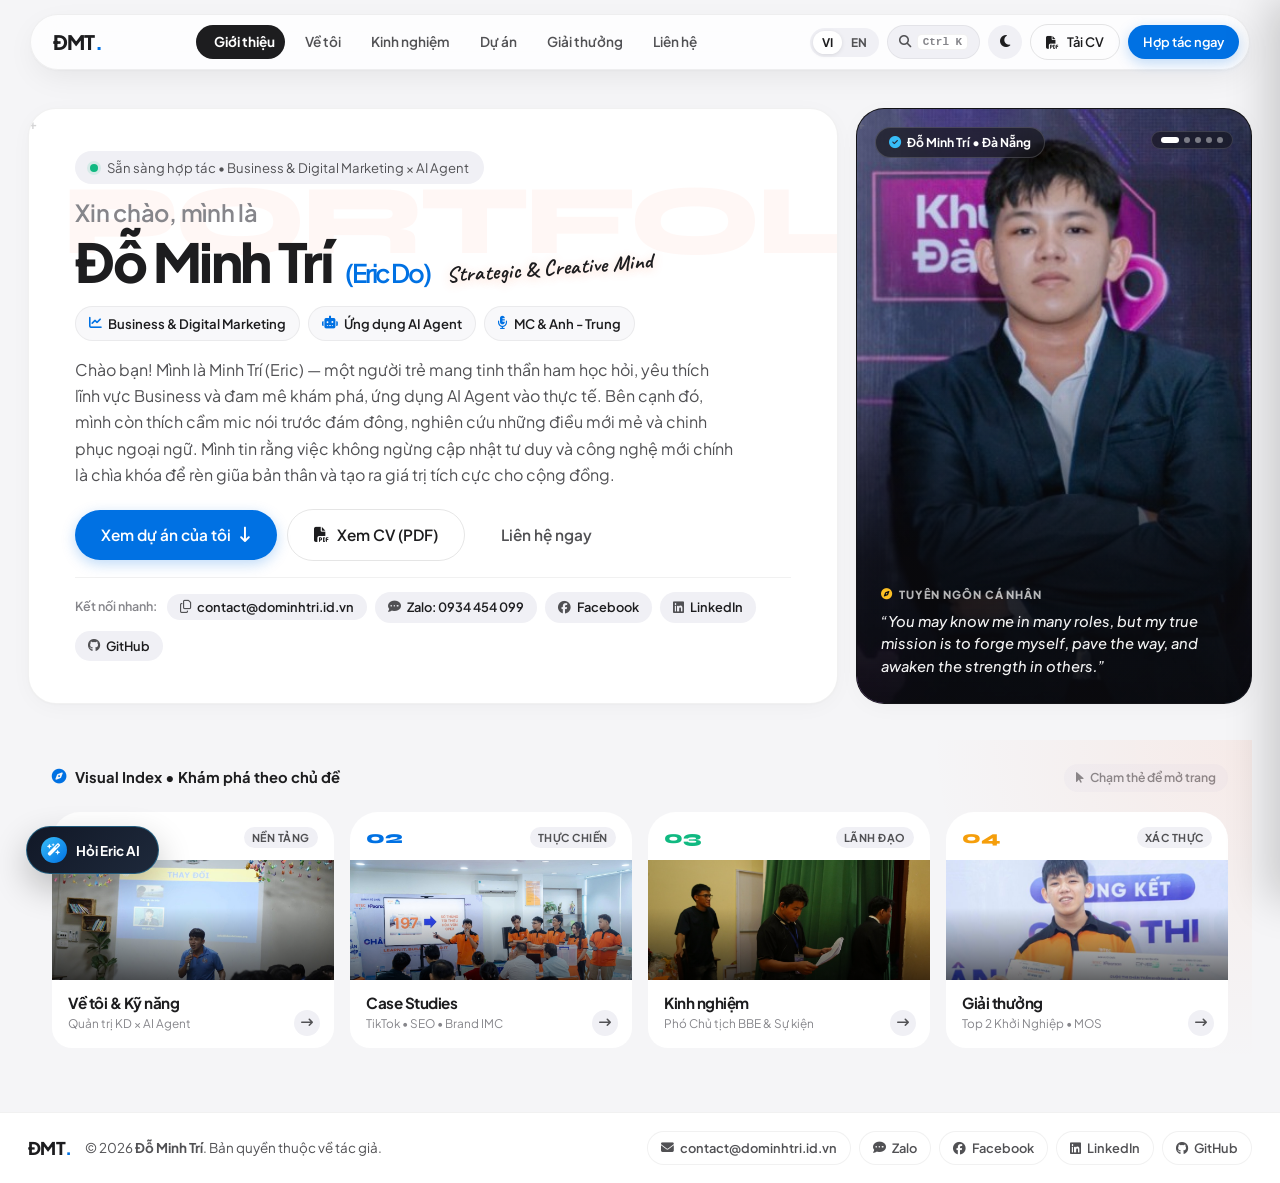
==== commit 0dc8cb96: "feat(v7): ma hoa bao ve Gemini Key, 3 KPI rieng tung du an, sua tieu de cac trang tren Admin, Swipe " ====
--- a/index.html
+++ b/index.html
@@ -19,6 +19,9 @@
   <meta name="twitter:title" content="Đỗ Minh Trí | Business & Digital Marketing — Ứng dụng AI Agent">
   <meta name="twitter:description" content="Portfolio cá nhân của Đỗ Minh Trí (Eric Do) — Business & Digital Marketing, Ứng dụng AI Agent. Sinh viên BTEC FPT Đà Nẵng, Tốt nghiệp Xuất Sắc Digital Marketing, Á Quân Chân Trần Khởi Nghiệp Mùa 3.">
   <meta name="twitter:image" content="https://dominhtri.id.vn/images/og-preview.png">
+  <meta name="theme-color" content="#F5F5F7">
+  <link rel="manifest" href="site.webmanifest">
+  <link rel="apple-touch-icon" href="avatar.jpg">
   <link rel="icon" type="image/svg+xml" href="favicon.svg">
   <link rel="alternate icon" href="favicon.svg">
 
@@ -454,6 +457,11 @@
       <button class="lightbox-close-btn" onclick="closeLightbox()" aria-label="Đóng"><i class="fa-solid fa-xmark"></i></button>
       <div class="lightbox-img-wrapper">
         <img id="lightbox-img" src="" alt="Ảnh minh chứng" class="lightbox-img">
+        <div class="lightbox-zoom-bar">
+          <button type="button" class="lightbox-zoom-btn" onclick="adjustLightboxZoom(-0.4)" aria-label="Thu nhỏ"><i class="fa-solid fa-minus"></i></button>
+          <span class="lightbox-zoom-lvl" id="lightbox-zoom-lvl" onclick="resetLightboxZoom()" style="cursor:pointer;" title="Đặt lại 100%">100%</span>
+          <button type="button" class="lightbox-zoom-btn" onclick="adjustLightboxZoom(0.4)" aria-label="Phóng to"><i class="fa-solid fa-plus"></i></button>
+        </div>
       </div>
       <div class="lightbox-footer">
         <div class="lightbox-info">
--- a/style.css
+++ b/style.css
@@ -4426,12 +4426,36 @@
 }
 
 .eric-ai-head-title {
-  font-size: 0.9rem;
+  font-size: 0.92rem;
   font-weight: 800;
   margin: 0;
+  color: #FFFFFF !important;
   display: flex;
   align-items: center;
   gap: 6px;
+}
+
+.ai-typing-dots {
+  display: inline-flex;
+  align-items: center;
+  gap: 4px;
+  padding: 4px 2px;
+}
+
+.ai-typing-dots span {
+  width: 6px;
+  height: 6px;
+  border-radius: 50%;
+  background: var(--text-tertiary);
+  animation: aiDotBounce 1.2s infinite ease-in-out both;
+}
+
+.ai-typing-dots span:nth-child(1) { animation-delay: -0.24s; }
+.ai-typing-dots span:nth-child(2) { animation-delay: -0.12s; }
+
+@keyframes aiDotBounce {
+  0%, 80%, 100% { transform: scale(0.65); opacity: 0.45; }
+  40% { transform: scale(1); opacity: 1; }
 }
 
 .eric-ai-head-sub {
@@ -4663,7 +4687,333 @@
   }
 }
 
-
-
-
-
+/* ===================================================================
+   V7 UPGRADES: SPOTLIGHT COMMAND PALETTE (CTRL+K), MOBILE SWIPE DOTS,
+   & CERTIFICATE LIGHTBOX ZOOM CONTROLS
+   =================================================================== */
+
+/* 1. Navbar Search / Ctrl+K Trigger Button */
+.cmd-search-trigger {
+  display: inline-flex;
+  align-items: center;
+  gap: 6px;
+  height: 34px;
+  padding: 0 11px;
+  border-radius: var(--radius-pill);
+  background: var(--bg-pill);
+  border: var(--border-subtle);
+  color: var(--text-secondary);
+  font-size: 0.78rem;
+  font-weight: 600;
+  cursor: pointer;
+  transition: all 0.2s ease;
+}
+
+.cmd-search-trigger:hover {
+  color: var(--accent-apple);
+  border-color: var(--accent-apple);
+  background: var(--bg-card);
+}
+
+.cmd-kbd-hint {
+  font-family: monospace;
+  font-size: 0.68rem;
+  padding: 1px 5px;
+  border-radius: 5px;
+  background: var(--bg-card);
+  border: var(--border-subtle);
+  color: var(--text-tertiary);
+}
+
+/* 2. Spotlight Command Palette Modal */
+.cmd-palette-backdrop {
+  position: fixed;
+  inset: 0;
+  background: rgba(10, 12, 18, 0.55);
+  backdrop-filter: blur(14px);
+  -webkit-backdrop-filter: blur(14px);
+  z-index: 2200;
+  opacity: 0;
+  pointer-events: none;
+  transition: opacity 0.2s ease;
+}
+
+.cmd-palette-backdrop.active {
+  opacity: 1;
+  pointer-events: auto;
+}
+
+.cmd-palette-box {
+  position: fixed;
+  top: 16%;
+  left: 50%;
+  transform: translate(-50%, -12px) scale(0.97);
+  width: 92%;
+  max-width: 580px;
+  max-height: 72dvh;
+  background: var(--bg-card);
+  border: var(--border-strong);
+  border-radius: 22px;
+  box-shadow: 0 32px 80px rgba(0, 0, 0, 0.35);
+  z-index: 2210;
+  display: flex;
+  flex-direction: column;
+  overflow: hidden;
+  opacity: 0;
+  pointer-events: none;
+  transition: opacity 0.22s var(--ease-apple), transform 0.22s var(--ease-apple);
+}
+
+.cmd-palette-box.active {
+  opacity: 1;
+  pointer-events: auto;
+  transform: translate(-50%, 0) scale(1);
+}
+
+.cmd-input-row {
+  display: flex;
+  align-items: center;
+  gap: 12px;
+  padding: 14px 18px;
+  border-bottom: var(--border-subtle);
+}
+
+.cmd-input-row i {
+  color: var(--accent-apple);
+  font-size: 1rem;
+}
+
+.cmd-search-input {
+  flex: 1;
+  border: none;
+  background: transparent;
+  color: var(--text-main);
+  font-family: inherit;
+  font-size: 0.96rem;
+  font-weight: 500;
+  outline: none;
+}
+
+.cmd-esc-pill {
+  font-size: 0.7rem;
+  font-weight: 700;
+  padding: 3px 8px;
+  border-radius: 6px;
+  background: var(--bg-pill);
+  color: var(--text-tertiary);
+  cursor: pointer;
+}
+
+.cmd-results-list {
+  flex: 1;
+  overflow-y: auto;
+  padding: 8px;
+  display: flex;
+  flex-direction: column;
+  gap: 3px;
+}
+
+.cmd-result-item {
+  display: flex;
+  align-items: center;
+  justify-content: space-between;
+  gap: 12px;
+  padding: 10px 12px;
+  border-radius: 13px;
+  text-decoration: none;
+  color: var(--text-main);
+  cursor: pointer;
+  transition: background 0.15s ease;
+  border: none;
+  background: transparent;
+  width: 100%;
+  text-align: left;
+  font-family: inherit;
+}
+
+.cmd-result-item:hover,
+.cmd-result-item.cmd-active {
+  background: var(--accent-apple-subtle);
+}
+
+.cmd-item-left {
+  display: flex;
+  align-items: center;
+  gap: 11px;
+  min-width: 0;
+}
+
+.cmd-item-icon {
+  width: 34px;
+  height: 34px;
+  border-radius: 10px;
+  background: var(--bg-pill);
+  color: var(--accent-apple);
+  display: flex;
+  align-items: center;
+  justify-content: center;
+  font-size: 0.88rem;
+  flex-shrink: 0;
+}
+
+.cmd-item-text {
+  display: flex;
+  flex-direction: column;
+  min-width: 0;
+}
+
+.cmd-item-title {
+  font-size: 0.87rem;
+  font-weight: 700;
+  white-space: nowrap;
+  overflow: hidden;
+  text-overflow: ellipsis;
+}
+
+.cmd-item-sub {
+  font-size: 0.73rem;
+  color: var(--text-tertiary);
+  white-space: nowrap;
+  overflow: hidden;
+  text-overflow: ellipsis;
+}
+
+.cmd-item-tag {
+  font-size: 0.68rem;
+  font-weight: 700;
+  padding: 2px 8px;
+  border-radius: var(--radius-pill);
+  background: var(--bg-pill);
+  color: var(--text-secondary);
+  flex-shrink: 0;
+}
+
+/* 3. Mobile Horizontal Swipe Indicator Bar (Awards & Activities) */
+.mobile-swipe-indicator {
+  display: none;
+}
+
+/* 4. Lightbox Interactive Zoom Toolbar */
+.lightbox-img-wrapper {
+  position: relative;
+  overflow: auto;
+}
+
+.lightbox-img {
+  transition: transform 0.22s ease;
+  transform-origin: center center;
+  cursor: zoom-in;
+}
+
+.lightbox-img.zoomed {
+  cursor: zoom-out;
+}
+
+.lightbox-zoom-bar {
+  position: absolute;
+  bottom: 12px;
+  left: 50%;
+  transform: translateX(-50%);
+  z-index: 8;
+  display: inline-flex;
+  align-items: center;
+  gap: 6px;
+  padding: 5px 10px;
+  border-radius: var(--radius-pill);
+  background: rgba(15, 17, 24, 0.78);
+  backdrop-filter: blur(12px);
+  border: 1px solid rgba(255, 255, 255, 0.18);
+  color: #FFFFFF;
+}
+
+.lightbox-zoom-btn {
+  width: 28px;
+  height: 28px;
+  border-radius: 50%;
+  background: rgba(255, 255, 255, 0.14);
+  color: #FFFFFF;
+  display: inline-flex;
+  align-items: center;
+  justify-content: center;
+  font-size: 0.76rem;
+  cursor: pointer;
+}
+
+.lightbox-zoom-btn:hover {
+  background: var(--accent-apple);
+}
+
+.lightbox-zoom-lvl {
+  font-size: 0.74rem;
+  font-weight: 700;
+  min-width: 40px;
+  text-align: center;
+}
+
+@media (max-width: 768px) {
+  .cmd-kbd-hint {
+    display: none;
+  }
+
+  .cmd-search-trigger {
+    width: 38px;
+    height: 38px;
+    padding: 0;
+    justify-content: center;
+  }
+
+  .cmd-palette-box {
+    top: 10%;
+    width: 94%;
+    max-height: 76dvh;
+  }
+
+  .cmd-search-input {
+    font-size: 16px !important;
+  }
+
+  .mobile-swipe-indicator {
+    display: flex;
+    align-items: center;
+    justify-content: space-between;
+    gap: 10px;
+    margin-top: 10px;
+    padding: 4px 4px 0;
+  }
+
+  .swipe-dots-row {
+    display: inline-flex;
+    align-items: center;
+    gap: 6px;
+  }
+
+  .swipe-dot {
+    width: 7px;
+    height: 7px;
+    border-radius: 99px;
+    background: rgba(128, 128, 138, 0.35);
+    border: none;
+    padding: 0;
+    transition: width 0.25s ease, background 0.25s ease;
+  }
+
+  .swipe-dot.active {
+    width: 20px;
+    background: var(--accent-apple);
+  }
+
+  .swipe-hint-text {
+    font-size: 0.74rem;
+    font-weight: 600;
+    color: var(--text-tertiary);
+    display: inline-flex;
+    align-items: center;
+    gap: 5px;
+  }
+}
+
+
+
+
+
+
